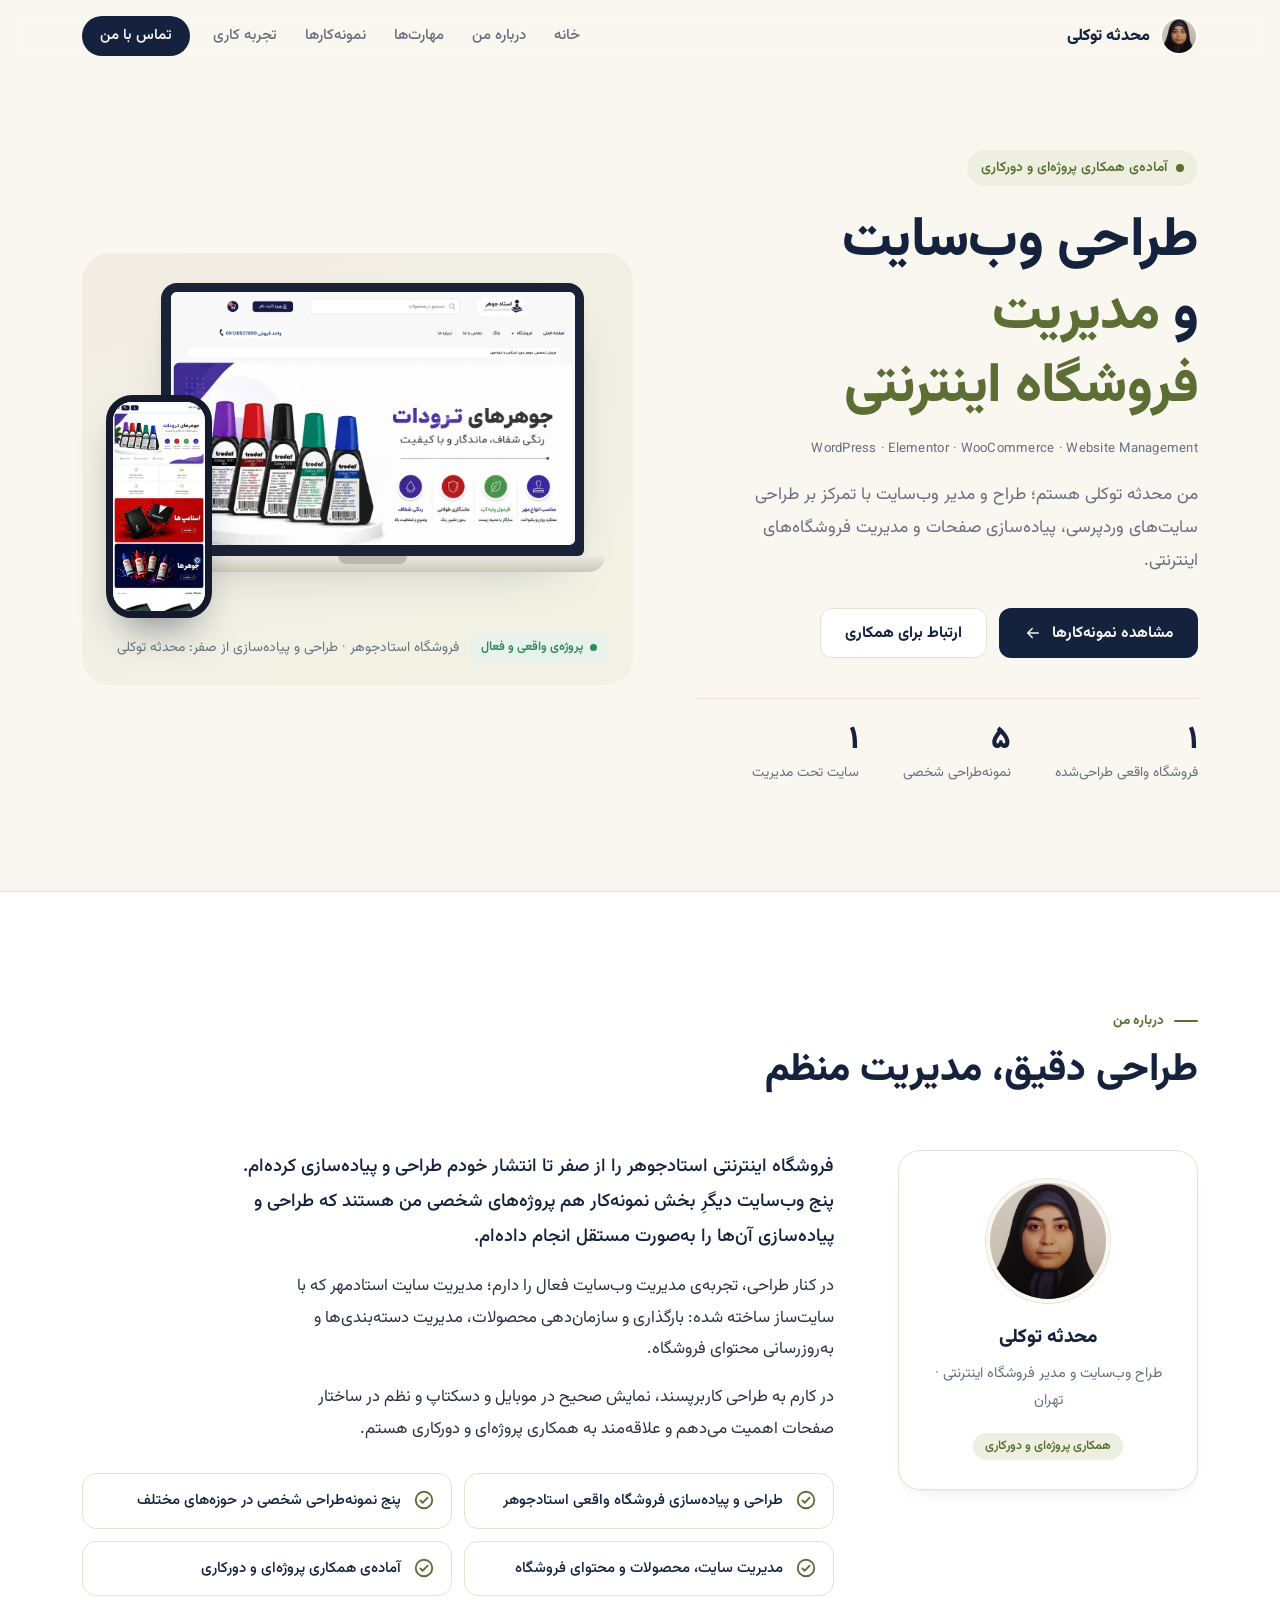
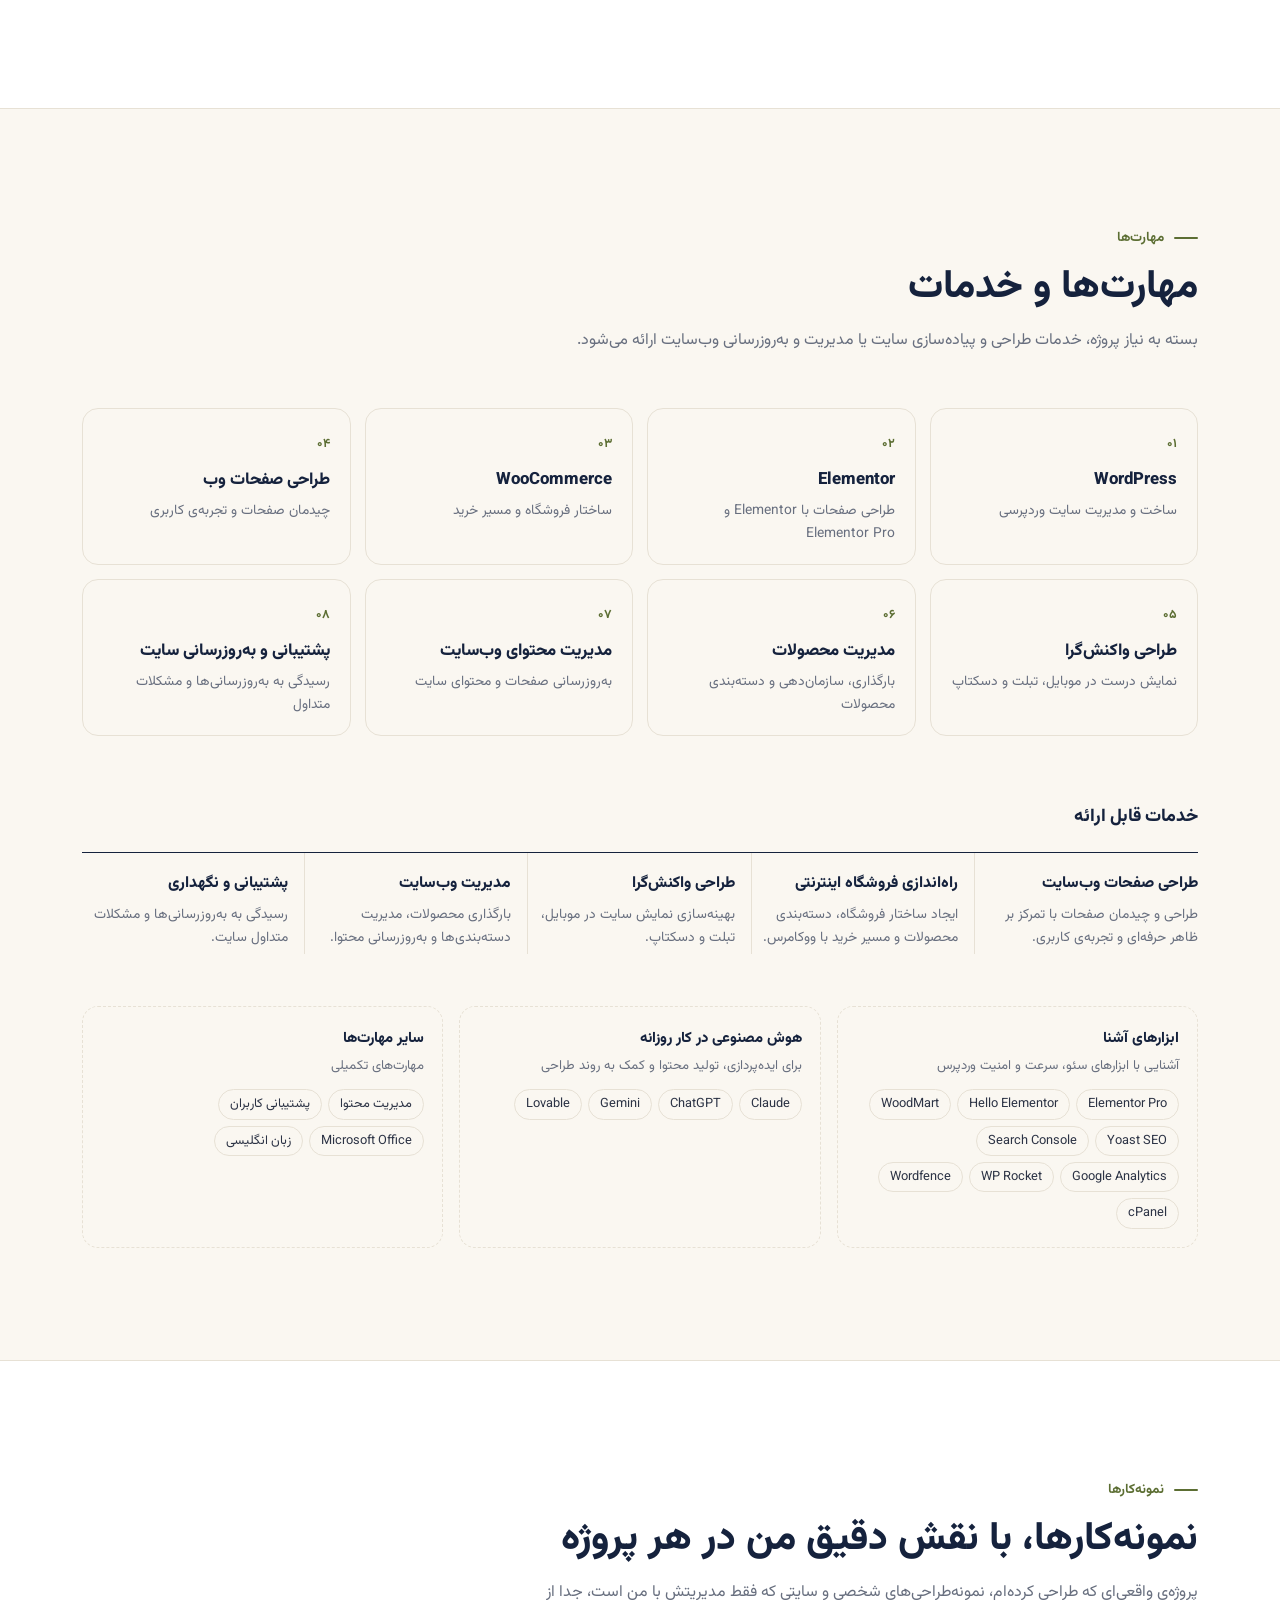
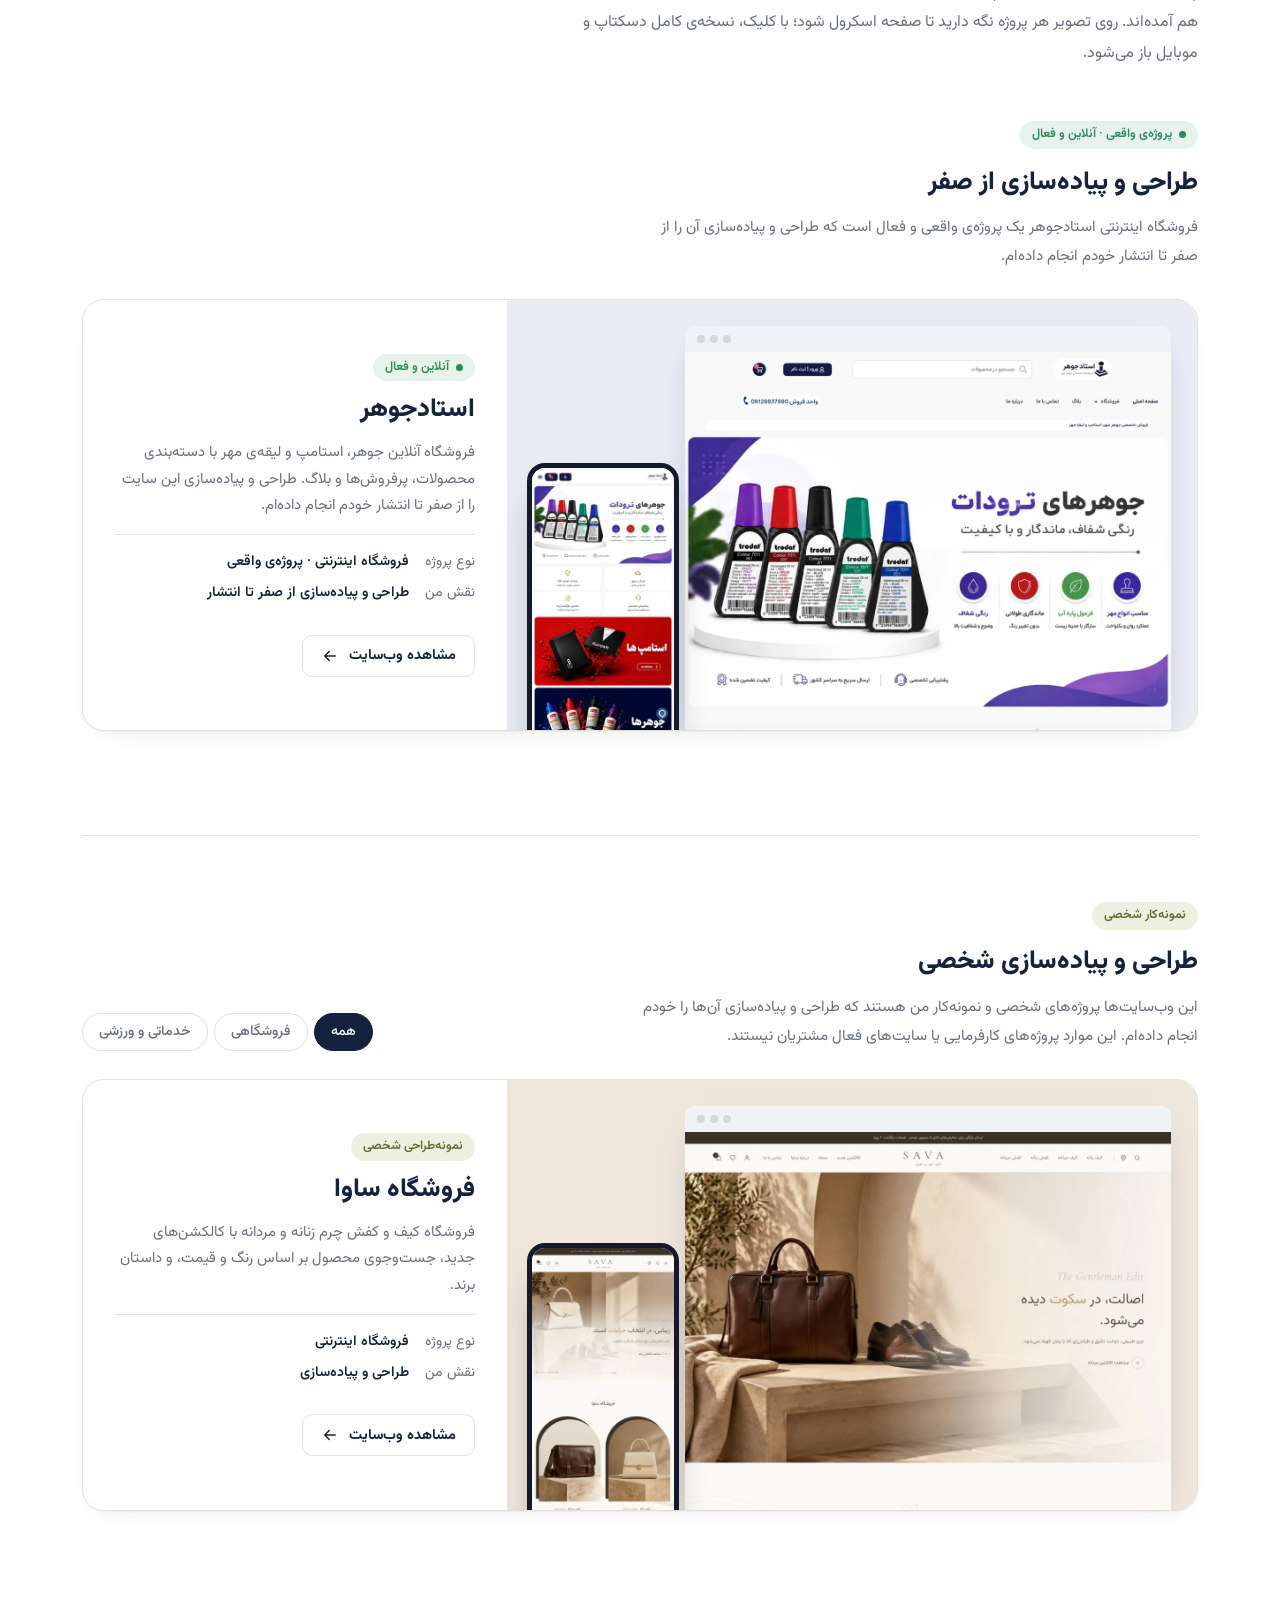
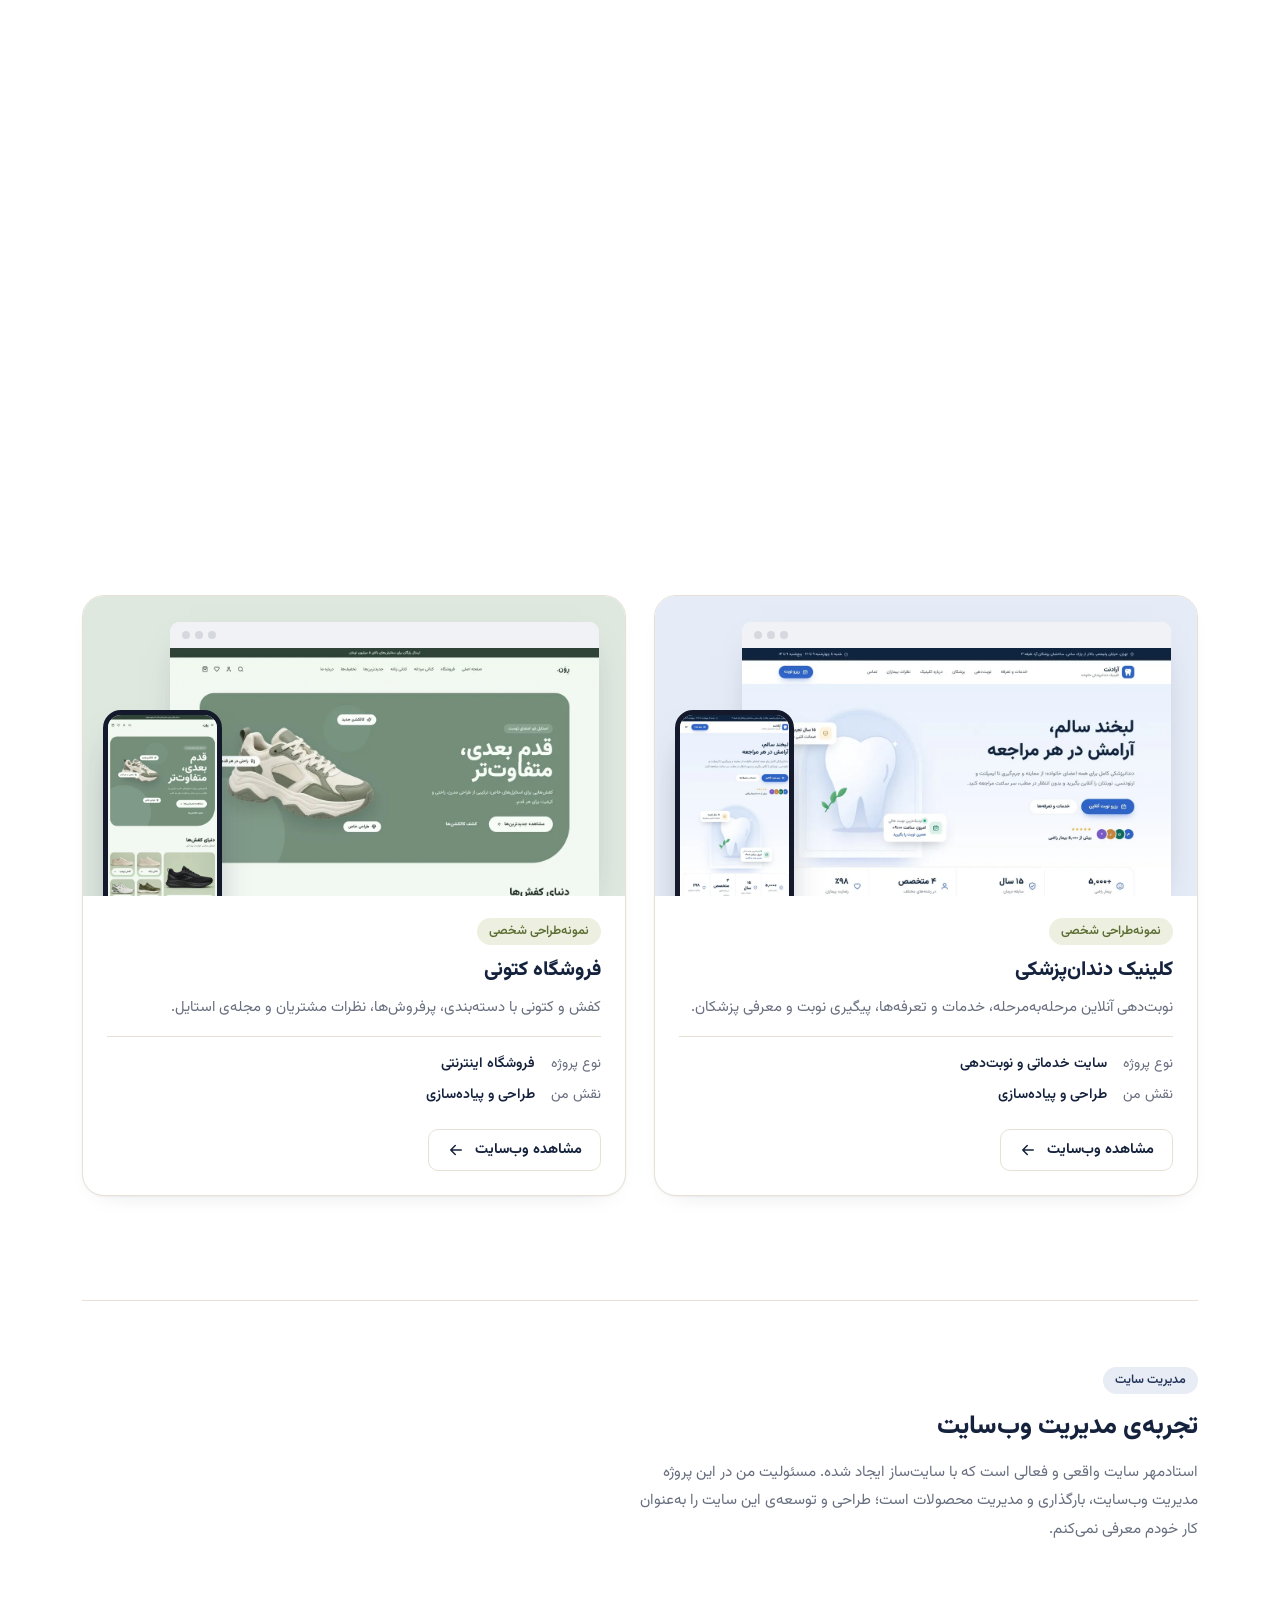
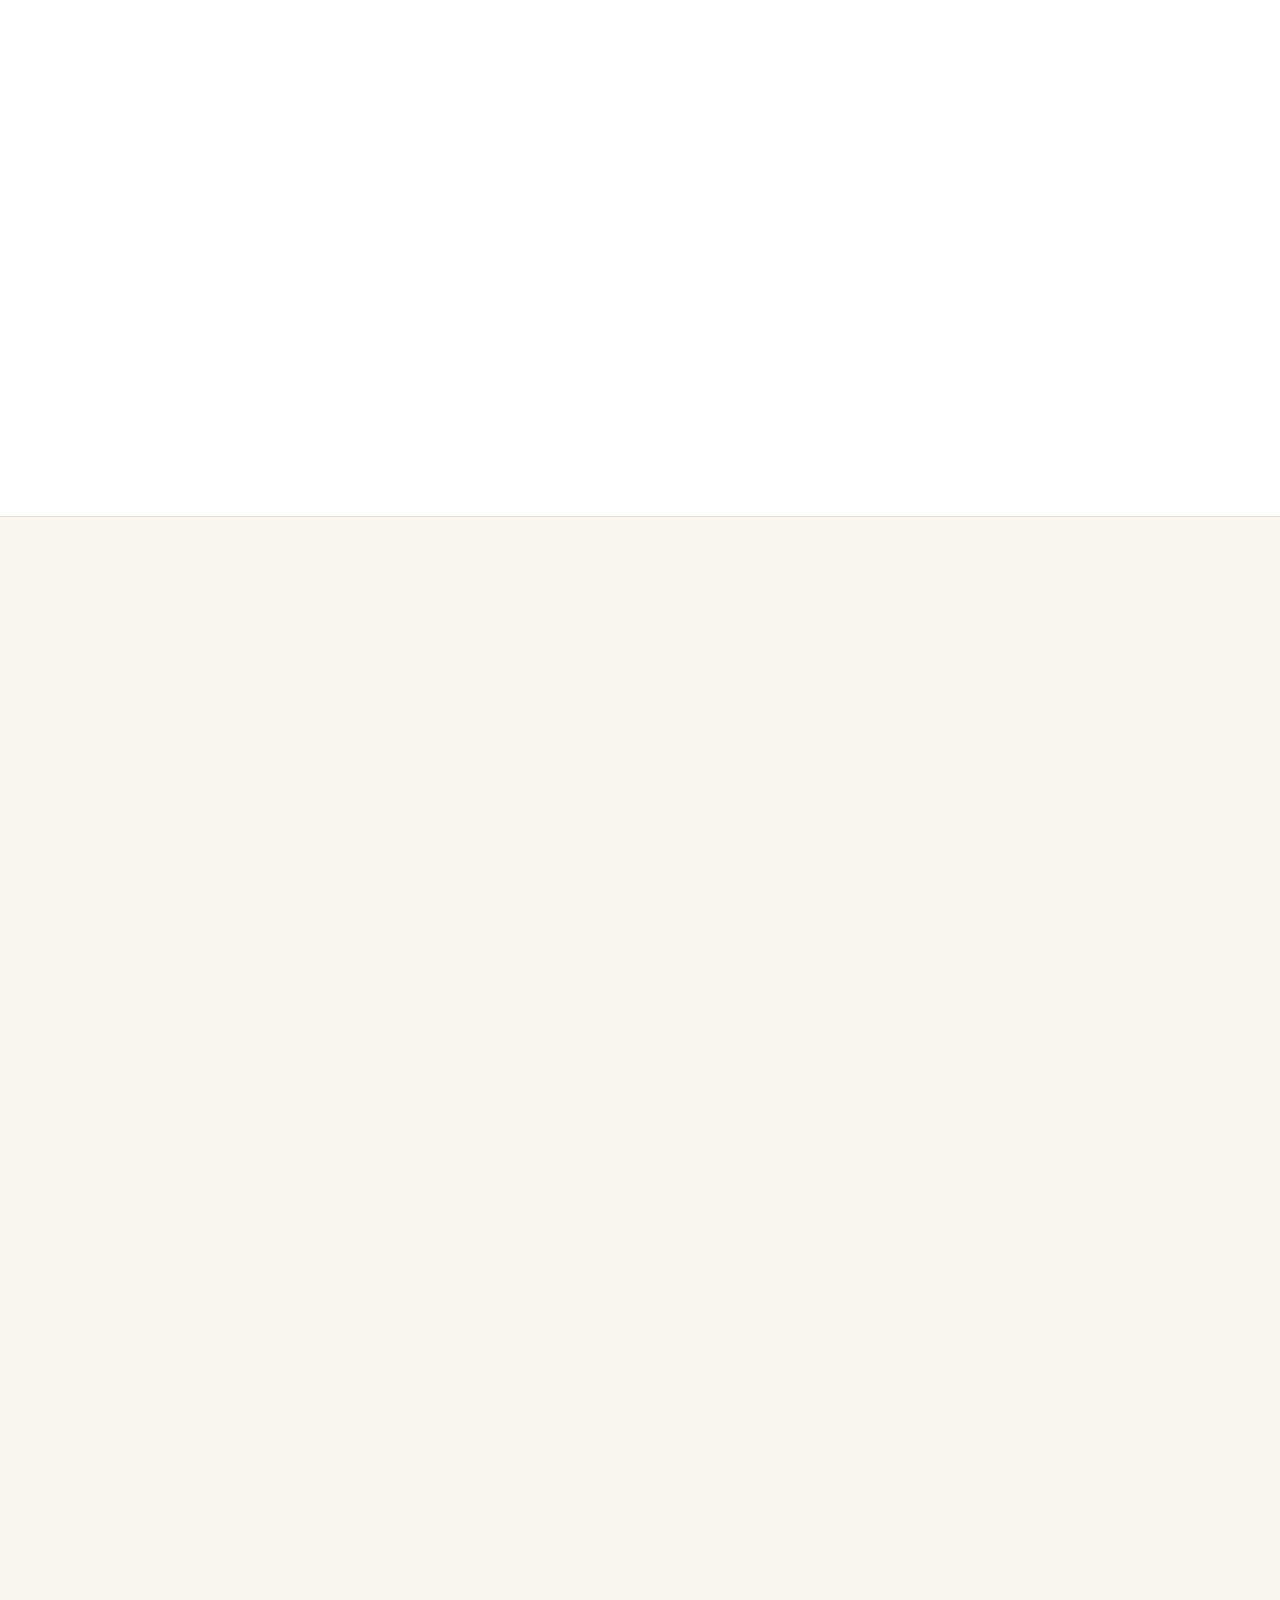
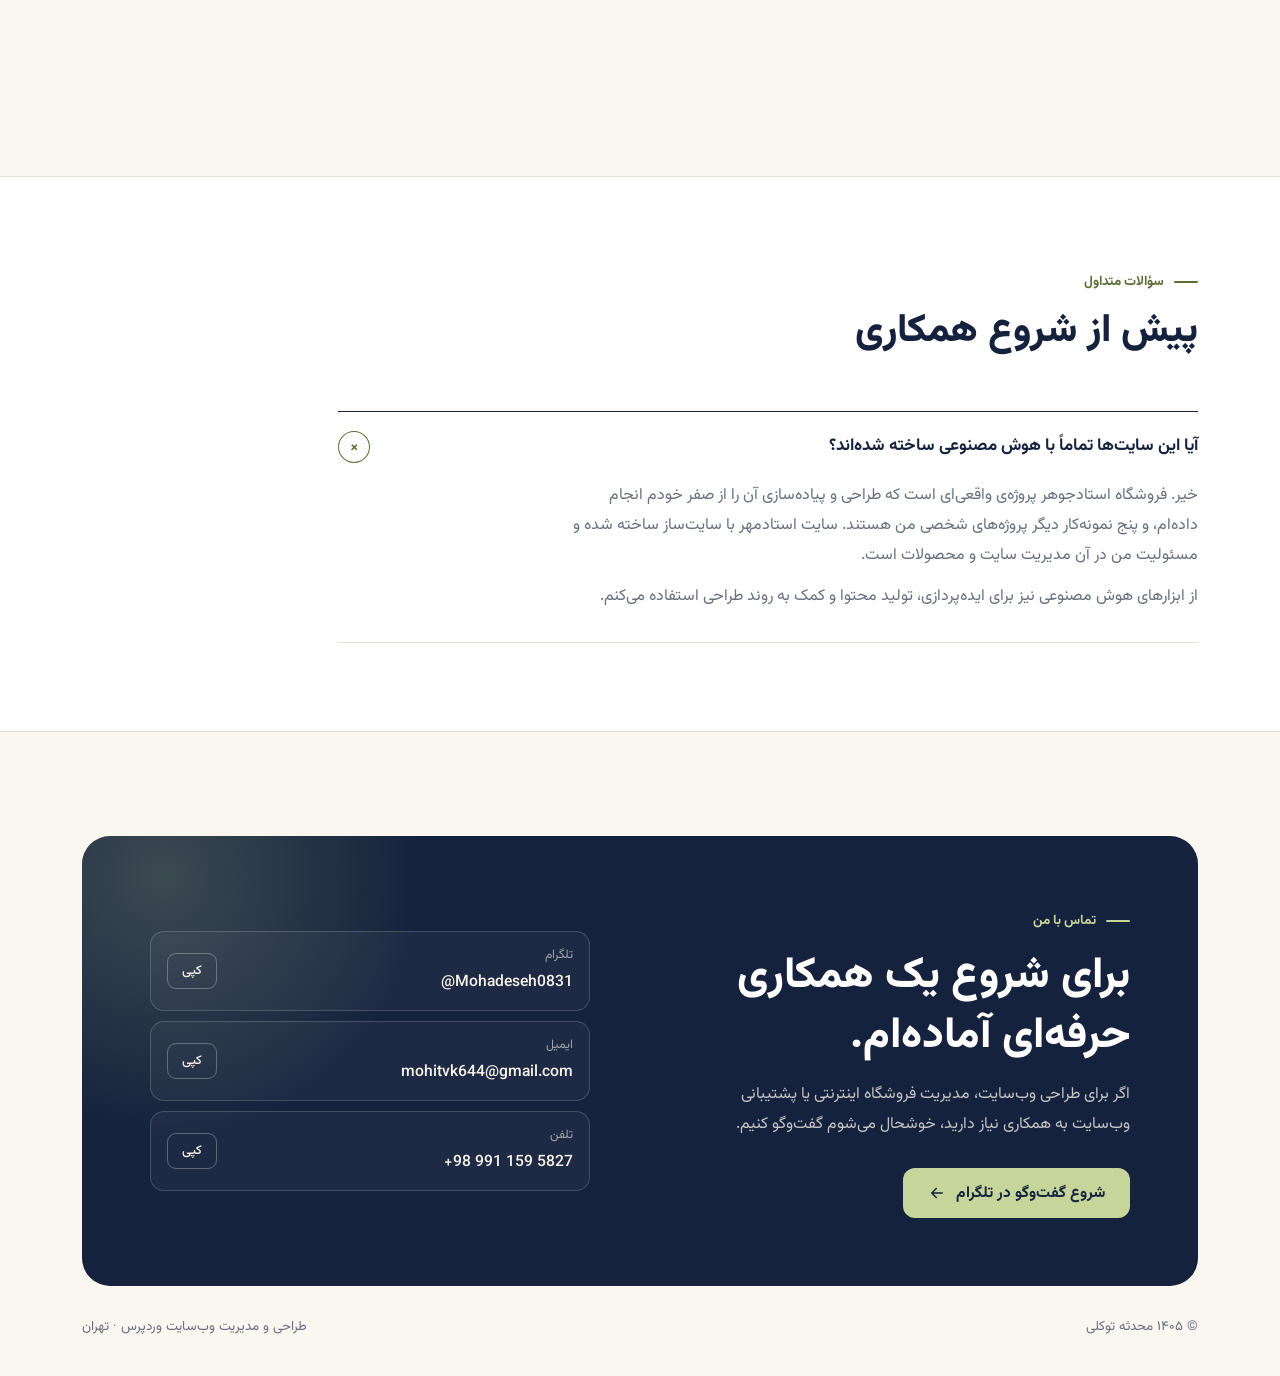
==== index.html @ 88928597 "Ostadjohar is a real project I designed from scratch; only Ostadmehr is site-builder management - Ne" ====
<!DOCTYPE html>
<html lang="fa" dir="rtl">
<head>
<meta charset="utf-8">
<meta name="viewport" content="width=device-width,initial-scale=1">
<title>محدثه توکلی | طراح وب‌سایت و مدیر فروشگاه اینترنتی</title>
<meta name="description" content="پورتفولیوی محدثه توکلی؛ طراحی و پیاده‌سازی وب‌سایت‌های وردپرسی و مدیریت فروشگاه اینترنتی. آماده‌ی همکاری پروژه‌ای و دورکاری.">
<meta property="og:title" content="محدثه توکلی | طراح وب‌سایت و مدیر فروشگاه اینترنتی">
<meta property="og:description" content="نمونه‌طراحی‌های شخصی و تجربه‌ی مدیریت وب‌سایت‌های فعال.">
<meta property="og:image" content="img/johar-desk.webp">
<meta name="theme-color" content="#FAF7F1">
<link rel="icon" href="img/me.webp">
<link rel="preconnect" href="https://fonts.googleapis.com">
<link rel="preconnect" href="https://fonts.gstatic.com" crossorigin>
<link rel="stylesheet" href="https://fonts.googleapis.com/css2?family=Vazirmatn:wght@300;400;500;600;700;800&display=swap">
<style>
/* Palette: warm cream paper, deep navy ink, olive accent used sparingly. */
:root{
  --bg:#FAF7F1;
  --bg-2:#F2EDE3;
  --surface:#FFFFFF;
  --navy:#15223D;
  --navy-2:#22335A;
  --text:#2C3345;
  --muted:#686F7F;
  --line:#E7E1D5;
  --olive:#5C6E33;
  --olive-soft:#EDF0E0;
  --on-navy:#F5F2EA;
  --olive-on-navy:#C6D59A;
  --live:#2F8A5B;
  --sh-1:0 1px 2px rgba(21,34,61,.04),0 10px 28px -20px rgba(21,34,61,.22);
  --sh-2:0 2px 6px rgba(21,34,61,.05),0 28px 50px -28px rgba(21,34,61,.34);
  --font:"Vazirmatn",Tahoma,"Segoe UI",sans-serif;
  --ease:cubic-bezier(.22,.61,.36,1);
  color-scheme:light;
}
*{box-sizing:border-box}
html{scroll-behavior:smooth;scroll-padding-top:84px}
body{margin:0;background:var(--bg);color:var(--text);font:400 16px/1.9 var(--font);-webkit-font-smoothing:antialiased;overflow-x:clip}
img{max-width:100%;display:block}
a{color:inherit}
h1,h2,h3,h4{color:var(--navy);font-weight:800}
.wrap{max-width:1180px;margin-inline:auto;padding-inline:clamp(18px,4vw,32px)}
:focus-visible{outline:2px solid var(--olive);outline-offset:3px;border-radius:8px}
.ltr{direction:ltr;unicode-bidi:isolate}
.skip{position:absolute;inset-inline-start:12px;top:-60px;background:var(--navy);color:var(--on-navy);padding:8px 14px;border-radius:8px;z-index:100;text-decoration:none}
.skip:focus{top:12px}

/* ---------- header ---------- */
.site-header{position:sticky;top:0;z-index:50;background:color-mix(in srgb,var(--bg) 88%,transparent);backdrop-filter:saturate(1.2) blur(12px);-webkit-backdrop-filter:saturate(1.2) blur(12px);border-bottom:1px solid transparent;transition:border-color .3s}
.site-header.scrolled{border-bottom-color:var(--line)}
.nav-inner{display:flex;align-items:center;justify-content:space-between;gap:20px;height:72px}
.brand{display:flex;align-items:center;gap:10px;text-decoration:none;font-weight:800;color:var(--navy);font-size:1.02rem}
.brand img{width:38px;height:38px;border-radius:50%;object-fit:cover;border:2px solid var(--surface);box-shadow:var(--sh-1)}
.nav{display:flex;align-items:center;gap:2px}
.nav a{padding:6px 13px;border-radius:999px;text-decoration:none;color:var(--muted);font-weight:500;font-size:.93rem;transition:color .25s,background-color .25s}
.nav a:hover{color:var(--navy);background:var(--bg-2)}
.nav a.nav-cta{margin-inline-start:8px;background:var(--navy);color:var(--on-navy);font-weight:600;padding-inline:18px}
.nav a.nav-cta:hover{background:var(--navy-2)}
.menu-btn{display:none;width:44px;height:44px;border:1px solid var(--line);border-radius:12px;background:var(--surface);cursor:pointer;align-items:center;justify-content:center;color:var(--navy)}
.menu-btn svg{width:20px;height:20px}
.menu-btn .x{display:none}
.menu-btn[aria-expanded="true"] .x{display:block}
.menu-btn[aria-expanded="true"] .bars{display:none}

/* ---------- buttons ---------- */
.btn{display:inline-flex;align-items:center;justify-content:center;gap:10px;min-height:50px;padding:0 24px;border-radius:12px;border:1.5px solid transparent;font:700 .97rem var(--font);text-decoration:none;cursor:pointer;transition:background-color .25s,color .25s,border-color .25s,box-shadow .25s,transform .25s var(--ease)}
.btn svg{width:18px;height:18px;flex:none;transition:transform .25s var(--ease)}
.btn:hover svg{transform:translateX(-3px)}
.btn-primary{background:var(--navy);color:var(--on-navy)}
.btn-primary:hover{background:var(--navy-2);box-shadow:0 12px 24px -14px rgba(21,34,61,.6)}
.btn-outline{background:var(--surface);border-color:var(--line);color:var(--navy)}
.btn-outline:hover{border-color:var(--olive);color:var(--olive)}
.btn-sm{min-height:42px;padding:0 18px;font-size:.9rem;border-radius:10px}

/* ---------- hero ---------- */
.hero{display:grid;grid-template-columns:1fr 1.1fr;gap:clamp(36px,5vw,72px);align-items:center;padding-block:clamp(36px,6vw,80px) clamp(56px,8vw,104px)}
.badge{display:inline-flex;align-items:center;gap:9px;padding:5px 14px;border-radius:999px;background:var(--olive-soft);color:var(--olive);font-size:.86rem;font-weight:600}
.badge i{position:relative;width:8px;height:8px;border-radius:50%;background:currentColor}
.badge i::after{content:"";position:absolute;inset:-4px;border-radius:50%;border:1.5px solid currentColor;opacity:0;animation:ping 2.6s var(--ease) infinite}
@keyframes ping{0%{transform:scale(.6);opacity:.7}80%,100%{transform:scale(1.5);opacity:0}}
.hero h1{font-size:clamp(2.1rem,4.4vw,3.45rem);line-height:1.32;margin:20px 0 12px;letter-spacing:-.01em;text-wrap:balance}
.hero h1 span{color:var(--olive)}
.stack{margin:0 0 18px;font-size:.82rem;color:var(--muted);letter-spacing:.02em;text-align:right}
.intro{font-size:1.08rem;color:var(--muted);margin:0 0 30px;max-width:46ch}
.btns{display:flex;flex-wrap:wrap;gap:12px}
.facts{display:flex;gap:clamp(24px,4vw,44px);margin-top:40px;padding-top:24px;border-top:1px solid var(--line)}
.facts b{display:block;font-size:2rem;line-height:1.1;color:var(--navy);font-weight:800}
.facts span{font-size:.86rem;color:var(--muted)}

.showcase{position:relative;margin:0;padding:clamp(18px,3vw,30px) clamp(14px,2.4vw,24px) clamp(16px,2.4vw,24px)}
.devices{position:relative;z-index:1;padding:0 5% 9% 11%}
.showcase::before{content:"";position:absolute;inset:0;background:linear-gradient(160deg,var(--bg-2),color-mix(in srgb,var(--olive-soft) 70%,var(--bg)));border-radius:28px;z-index:0}
.laptop{position:relative;z-index:1}
.laptop .lid{background:#1A2238;border-radius:16px 16px 6px 6px;padding:2.2% 2.2% 2.8%;box-shadow:var(--sh-2)}
.laptop .scr{aspect-ratio:16/10;border-radius:6px;overflow:hidden;background:#fff}
.laptop .scr img{width:100%;height:100%;object-fit:cover;object-position:top;transition:object-position 9s cubic-bezier(.45,.05,.35,1)}
.showcase:hover .laptop .scr img{object-position:bottom}
.laptop .base{position:relative;height:clamp(10px,1.5vw,16px);margin-inline:-5%;background:linear-gradient(180deg,#ECE8E0,#CDC7BB);border-radius:0 0 18px 18px;box-shadow:0 16px 24px -18px rgba(21,34,61,.5)}
.laptop .base::after{content:"";position:absolute;top:0;left:50%;transform:translateX(-50%);width:15%;height:45%;background:#BEB8AC;border-radius:0 0 8px 8px}
.device-phone{position:absolute;z-index:2;left:0;bottom:0;width:21%;aspect-ratio:9/19;border:clamp(4px,.55vw,7px) solid #141A2B;border-radius:clamp(16px,2.2vw,26px);overflow:hidden;background:#fff;box-shadow:0 24px 40px -18px rgba(21,34,61,.55)}
.device-phone img{width:100%;transition:transform 9s cubic-bezier(.45,.05,.35,1)}
.hero .device-phone{animation:float 7s ease-in-out infinite}
@keyframes float{50%{translate:0 -7px}}
.showcase figcaption{position:relative;z-index:1;margin-top:clamp(10px,1.6vw,16px);display:flex;align-items:center;gap:10px;font-size:.86rem;color:var(--muted);flex-wrap:wrap}

/* ---------- sections ---------- */
.section{padding-block:clamp(64px,9vw,112px)}
.band{background:var(--surface);border-block:1px solid var(--line)}
.sec-head{max-width:660px;margin-bottom:clamp(32px,4vw,52px)}
.eyebrow{display:inline-flex;align-items:center;gap:10px;font-size:.84rem;font-weight:700;color:var(--olive)}
.eyebrow::before{content:"";width:24px;height:2px;border-radius:2px;background:currentColor}
.sec-head h2{font-size:clamp(1.75rem,3.2vw,2.45rem);line-height:1.4;margin:10px 0 10px;text-wrap:balance}
.sec-head p{margin:0;color:var(--muted)}
.tag{display:inline-flex;align-items:center;gap:7px;width:fit-content;padding:2px 12px;border-radius:999px;font-size:.78rem;font-weight:600;background:var(--olive-soft);color:var(--olive)}
.tag.real{background:#E7F2EC;color:var(--live)}
.tag.manage-tag{background:#E8ECF4;color:var(--navy-2)}
.tag.real::before{content:"";width:7px;height:7px;border-radius:50%;background:currentColor}

/* ---------- about ---------- */
.about{display:grid;grid-template-columns:300px 1fr;gap:clamp(32px,5vw,64px);align-items:start}
.profile{background:var(--surface);border:1px solid var(--line);border-radius:22px;padding:28px;text-align:center;box-shadow:var(--sh-1)}
.profile img{width:124px;height:124px;border-radius:50%;object-fit:cover;margin:0 auto 16px;border:4px solid var(--bg);box-shadow:0 0 0 1px var(--line)}
.profile h3{margin:0;font-size:1.2rem}
.profile p{margin:4px 0 16px;color:var(--muted);font-size:.9rem}
.profile .tag{margin-inline:auto}
.about-text p{margin:0 0 16px;font-size:1.04rem;max-width:62ch}
.about-text p:first-child{font-size:1.15rem;color:var(--navy);font-weight:500}
.highlights{list-style:none;margin:28px 0 0;padding:0;display:grid;grid-template-columns:1fr 1fr;gap:12px}
.highlights li{display:flex;gap:12px;align-items:flex-start;background:var(--surface);border:1px solid var(--line);border-radius:14px;padding:14px 16px;font-size:.93rem;font-weight:500;color:var(--navy);line-height:1.7}
.highlights svg{flex:none;width:22px;height:22px;color:var(--olive);margin-top:1px}

/* ---------- skills ---------- */
.skills{display:grid;grid-template-columns:repeat(4,1fr);gap:14px}
.skill{background:var(--bg);border:1px solid var(--line);border-radius:16px;padding:20px 20px 18px;transition:border-color .3s,transform .3s var(--ease),background-color .3s}
.skill:hover{border-color:color-mix(in srgb,var(--olive) 45%,var(--line));transform:translateY(-3px);background:var(--surface)}
.skill .n{font-size:.78rem;font-weight:700;color:var(--olive)}
.skill h3{margin:6px 0 2px;font-size:1.05rem}
.skill p{margin:0;font-size:.86rem;color:var(--muted);line-height:1.7}
.sub-title{margin:clamp(44px,6vw,64px) 0 18px;font-size:1.12rem}
.services{list-style:none;margin:0;padding:0;display:grid;grid-template-columns:repeat(5,1fr);border-top:1.5px solid var(--navy)}
.services li{padding:16px 16px 4px 0;border-inline-start:1px solid var(--line);min-width:0}
.services li:first-child{border-inline-start:none;padding-inline-start:0}
.services h4{margin:0 0 4px;font-size:.98rem}
.services p{margin:0;font-size:.86rem;color:var(--muted);line-height:1.7}
.tools{display:grid;grid-template-columns:repeat(3,1fr);gap:16px;margin-top:clamp(36px,5vw,52px)}
.tool-group{border:1px dashed var(--line);border-radius:16px;padding:18px}
.tool-group h4{margin:0 0 4px;font-size:.92rem}
.tool-group p{margin:0 0 12px;font-size:.82rem;color:var(--muted);line-height:1.6}
.chips{display:flex;flex-wrap:wrap;gap:6px}
.chip{display:inline-flex;font-size:.8rem;padding:2px 11px;border-radius:999px;background:var(--bg);border:1px solid var(--line);color:var(--text);white-space:nowrap}

/* ---------- portfolio ---------- */
.group + .group{margin-top:clamp(72px,9vw,104px);padding-top:clamp(48px,6vw,64px);border-top:1px solid var(--line)}
.group-head{display:flex;justify-content:space-between;align-items:flex-end;gap:16px 32px;flex-wrap:wrap;margin-bottom:28px}
.group-head h3{margin:8px 0 6px;font-size:clamp(1.3rem,2.4vw,1.6rem)}
.group-head p{margin:0;color:var(--muted);max-width:62ch;font-size:.95rem}
.filters{display:flex;gap:6px;flex-wrap:wrap}
.filters button{font:500 .88rem var(--font);border:1px solid var(--line);background:var(--surface);color:var(--muted);padding:6px 16px;border-radius:999px;cursor:pointer;min-height:38px;transition:background-color .25s,color .25s,border-color .25s}
.filters button:hover{border-color:var(--navy);color:var(--navy)}
.filters button[aria-pressed="true"]{background:var(--navy);border-color:var(--navy);color:var(--on-navy)}
.cards{display:grid;grid-template-columns:repeat(2,1fr);gap:28px}
.card{display:flex;flex-direction:column;background:var(--surface);border:1px solid var(--line);border-radius:22px;overflow:hidden;box-shadow:var(--sh-1);transition:transform .4s var(--ease),box-shadow .4s var(--ease),border-color .4s}
.card:hover{transform:translateY(-4px);box-shadow:var(--sh-2)}
.card[hidden]{display:none}
.media{position:relative;height:300px;padding:26px 26px 0 16%;background:var(--st,#ECEEF2);overflow:hidden}
.media .browser{height:100%;background:#fff;border-radius:10px 10px 0 0;overflow:hidden;box-shadow:0 14px 34px -20px rgba(21,34,61,.5)}
.bar{display:flex;gap:5px;align-items:center;height:26px;padding-inline:12px;background:#F1F2F5;direction:ltr}
.bar i{width:8px;height:8px;border-radius:50%;background:#D5D8DF}
.media .shot{width:100%;height:calc(100% - 26px);object-fit:cover;object-position:top;transition:object-position 8s cubic-bezier(.45,.05,.35,1)}
.card:hover .media .shot,.card:focus-within .media .shot{object-position:bottom}
.media .device-phone{left:20px;bottom:auto;top:38%;width:22%;border-width:5px;border-radius:18px}
.media .open{all:unset;position:absolute;inset:0;cursor:zoom-in;z-index:3}
.media .open:focus-visible{outline:2px solid var(--olive);outline-offset:-4px;border-radius:22px}
.card-body{display:flex;flex-direction:column;gap:10px;padding:22px 24px 24px;flex:1}
.card h4{margin:0;font-size:1.25rem;line-height:1.5}
.card p{margin:0;color:var(--muted);font-size:.93rem;line-height:1.8}
.meta{display:grid;grid-template-columns:auto 1fr;gap:4px 16px;margin:4px 0 0;padding-top:14px;border-top:1px solid var(--line);font-size:.88rem}
.meta dt{color:var(--muted)}
.meta dd{margin:0;color:var(--navy);font-weight:600}
.card-foot{margin-top:auto;padding-top:10px;display:flex;gap:10px;flex-wrap:wrap}
.card.featured{grid-column:1/-1;flex-direction:row}
.card.featured .media{flex:1.35;height:430px}
.card.featured .card-body{flex:1;justify-content:center;padding:32px}
.card.featured .card-foot{margin-top:8px}
.card.featured h4{font-size:1.6rem}
.manage .card{background:color-mix(in srgb,var(--surface) 70%,var(--bg))}
.note{display:flex;gap:10px;align-items:flex-start;margin-top:22px;padding:14px 18px;border-radius:14px;background:var(--surface);border:1px solid var(--line);font-size:.88rem;color:var(--muted)}
.note svg{flex:none;width:20px;height:20px;color:var(--olive);margin-top:3px}

/* ---------- experience ---------- */
.timeline{display:grid;gap:18px}
.exp{display:grid;grid-template-columns:200px 1fr;gap:clamp(18px,3vw,36px);background:var(--surface);border:1px solid var(--line);border-radius:22px;padding:clamp(22px,3vw,32px)}
.when{color:var(--olive);font-weight:700;font-size:.92rem}
.where{display:block;color:var(--muted);font-size:.86rem;font-weight:400;margin-top:2px}
.exp h3{margin:0 0 4px;font-size:1.2rem}
.exp > div > p{margin:0;color:var(--muted);font-size:.93rem}
.split{display:grid;grid-template-columns:1fr 1fr;gap:14px;margin-top:16px}
.sub{background:var(--bg);border-radius:16px;padding:18px 20px}
.sub h4{margin:6px 0 8px;font-size:1rem}
ul.dots{margin:0;padding-inline-start:18px;display:flex;flex-direction:column;gap:4px;font-size:.92rem}
ul.dots li::marker{color:var(--olive)}
.exp.edu{align-items:center}
.exp.edu h3{margin:0}

/* ---------- faq ---------- */
.faq{max-width:860px;border-top:1.5px solid var(--navy)}
.faq details{border-bottom:1px solid var(--line)}
.faq summary{cursor:pointer;list-style:none;display:flex;justify-content:space-between;align-items:center;gap:16px;padding-block:18px;font-weight:700;font-size:1.06rem;color:var(--navy)}
.faq summary::-webkit-details-marker{display:none}
.faq summary::after{content:"+";flex:none;width:30px;height:30px;border-radius:50%;border:1.5px solid var(--olive);color:var(--olive);display:grid;place-items:center;font-weight:500;line-height:1;transition:transform .25s var(--ease)}
.faq details[open] summary::after{transform:rotate(45deg)}
.faq .a{padding:0 0 20px;color:var(--muted);max-width:70ch}
.faq .a p{margin:0 0 10px}

/* ---------- contact ---------- */
.contact{position:relative;overflow:hidden;background:var(--navy);color:var(--on-navy);border-radius:28px;padding:clamp(30px,6vw,68px);display:grid;grid-template-columns:1.1fr 1fr;gap:clamp(28px,5vw,56px);align-items:center}
.contact::before{content:"";position:absolute;width:520px;height:520px;left:-180px;top:-220px;border-radius:50%;background:radial-gradient(closest-side,color-mix(in srgb,var(--olive-on-navy) 22%,transparent),transparent);pointer-events:none}
.contact > *{position:relative}
.contact .eyebrow{color:var(--olive-on-navy)}
.contact h2{color:#fff;font-size:clamp(1.8rem,3.6vw,2.7rem);line-height:1.4;margin:12px 0 12px;text-wrap:balance}
.contact p{margin:0 0 28px;opacity:.78;max-width:46ch}
.btn-light{background:var(--olive-on-navy);color:var(--navy)}
.btn-light:hover{background:#D6E2B0;box-shadow:0 14px 28px -16px rgba(0,0,0,.6)}
.ways{display:flex;flex-direction:column;gap:10px}
.way{display:flex;justify-content:space-between;align-items:center;gap:12px;border:1px solid color-mix(in srgb,var(--on-navy) 18%,transparent);background:color-mix(in srgb,var(--on-navy) 4%,transparent);border-radius:14px;padding:12px 16px;transition:border-color .25s}
.way:hover{border-color:color-mix(in srgb,var(--on-navy) 40%,transparent)}
.way small{display:block;opacity:.6;font-size:.78rem}
.way .v{font-size:.98rem;direction:ltr;unicode-bidi:isolate;text-decoration:none;font-weight:500}
.way a.v:hover{text-decoration:underline}
.copy{font:500 .8rem var(--font);background:transparent;color:var(--on-navy);border:1px solid color-mix(in srgb,var(--on-navy) 30%,transparent);border-radius:9px;padding:6px 14px;cursor:pointer;white-space:nowrap;min-height:36px;transition:background-color .25s,border-color .25s}
.copy:hover{border-color:var(--on-navy);background:color-mix(in srgb,var(--on-navy) 8%,transparent)}
footer{display:flex;justify-content:space-between;gap:12px;flex-wrap:wrap;padding-block:28px 36px;color:var(--muted);font-size:.84rem}

/* ---------- lightbox ---------- */
dialog{border:none;padding:0;background:transparent;width:100%;max-width:min(1120px,94vw);color:var(--text)}
dialog::backdrop{background:rgba(12,18,32,.72);backdrop-filter:blur(4px)}
.lb{background:var(--surface);border-radius:20px;padding:20px;display:grid;grid-template-columns:1fr 260px;gap:24px;max-height:90vh}
.lb-screen{height:min(68vh,620px);overflow-y:auto;border-radius:12px;border:1px solid var(--line);background:#fff}
.lb-side{display:flex;flex-direction:column;gap:14px;min-width:0;overflow-y:auto}
.lb-side h3{margin:0;font-size:1.4rem;line-height:1.5}
.lb-side p{margin:4px 0 0;color:var(--muted);font-size:.9rem;line-height:1.8}
.lb-side dl{margin:0;display:grid;grid-template-columns:auto 1fr;gap:4px 12px;font-size:.86rem}
.lb-side dt{color:var(--muted)}
.lb-side dd{margin:0;color:var(--navy);font-weight:600}
.lb-phone{width:150px;height:300px;flex:none;align-self:center;border:6px solid #141A2B;border-radius:24px;overflow-y:auto;background:#fff}
.lb-close{align-self:flex-end;font:500 .88rem var(--font);border:1px solid var(--line);background:transparent;color:var(--navy);border-radius:10px;padding:6px 14px;cursor:pointer;min-height:38px}
.lb-close:hover{border-color:var(--navy)}

/* ---------- reveal on scroll ---------- */
.js .reveal{opacity:0;translate:0 18px;transition:opacity .8s var(--ease),translate .8s var(--ease)}
.js .reveal.in{opacity:1;translate:none}
.js .card.reveal{transition:opacity .8s var(--ease),translate .8s var(--ease),transform .4s var(--ease),box-shadow .4s var(--ease),border-color .4s}

/* ---------- responsive ---------- */
@media (max-width:1000px){
  .skills{grid-template-columns:repeat(2,1fr)}
  .services{grid-template-columns:1fr 1fr}
  .services li{border-inline-start:none;border-top:1px solid var(--line);padding:14px 0}
  .services li:first-child{border-top:none}
  .services li:nth-child(even){padding-inline-start:16px;border-inline-start:1px solid var(--line)}
  .services li:nth-child(2){border-top:none}
  .tools{grid-template-columns:1fr 1fr}
}
@media (max-width:900px){
  .menu-btn{display:inline-flex}
  .nav{position:absolute;top:calc(100% + 6px);inset-inline:clamp(12px,4vw,24px);flex-direction:column;align-items:stretch;gap:2px;background:var(--surface);border:1px solid var(--line);border-radius:18px;padding:10px;box-shadow:var(--sh-2);opacity:0;visibility:hidden;transform:translateY(-8px);transition:opacity .25s,transform .25s var(--ease),visibility .25s}
  .nav.open{opacity:1;visibility:visible;transform:none}
  .nav a{padding:12px 16px;font-size:1rem;border-radius:12px}
  .nav a.nav-cta{margin:6px 0 0;text-align:center}
  .hero{grid-template-columns:1fr}
  .about{grid-template-columns:1fr}
  .profile{display:grid;grid-template-columns:auto 1fr;gap:4px 18px;text-align:start;align-items:center;padding:20px}
  .profile img{width:84px;height:84px;margin:0;grid-row:span 3}
  .profile p{margin:0}
  .profile .tag{margin:4px 0 0}
  .card.featured{flex-direction:column}
  .card.featured .media{height:340px;flex:none}
  .card.featured .card-body{padding:22px 24px 24px}
  .exp{grid-template-columns:1fr;gap:10px}
  .contact{grid-template-columns:1fr}
  .lb{grid-template-columns:1fr;overflow-y:auto}
  .lb-phone{display:none}
}
@media (max-width:640px){
  .cards{grid-template-columns:1fr}
  .highlights{grid-template-columns:1fr}
  .split{grid-template-columns:1fr}
  .tools{grid-template-columns:1fr}
  .services{grid-template-columns:1fr}
  .services li,.services li:nth-child(even){padding:14px 0;border-inline-start:none;border-top:1px solid var(--line)}
  .services li:first-child{border-top:none}
  .media,.card.featured .media{height:250px;padding:20px 20px 0 18%}
  .media .device-phone{left:12px;width:24%}
  .btns .btn{flex:1 1 auto}
  .facts{gap:28px}
  .card.featured h4{font-size:1.3rem}
  .group-head{align-items:flex-start}
}
@media (prefers-reduced-motion:reduce){
  html{scroll-behavior:auto}
  *,*::before,*::after{animation:none!important;transition-duration:.01ms!important}
  .js .reveal{opacity:1;translate:none}
}
</style>
<script>document.documentElement.classList.add('js')</script>
</head>
<body>
<a class="skip" href="#main">رفتن به محتوای اصلی</a>

<header class="site-header" id="siteHeader">
  <div class="wrap nav-inner">
    <a class="brand" href="#home"><img src="img/me.webp" alt="" width="38" height="38">محدثه توکلی</a>
    <button class="menu-btn" id="menuBtn" type="button" aria-expanded="false" aria-controls="siteNav" aria-label="باز کردن منو">
      <svg class="bars" viewBox="0 0 24 24" fill="none" stroke="currentColor" stroke-width="2" stroke-linecap="round"><path d="M4 7h16M4 12h16M4 17h16"/></svg>
      <svg class="x" viewBox="0 0 24 24" fill="none" stroke="currentColor" stroke-width="2" stroke-linecap="round"><path d="M6 6l12 12M18 6L6 18"/></svg>
    </button>
    <nav class="nav" id="siteNav" aria-label="منوی اصلی">
      <a href="#home">خانه</a>
      <a href="#about">درباره من</a>
      <a href="#skills">مهارت‌ها</a>
      <a href="#work">نمونه‌کارها</a>
      <a href="#experience">تجربه کاری</a>
      <a href="#contact" class="nav-cta">تماس با من</a>
    </nav>
  </div>
</header>

<main id="main">
  <!-- ===== hero ===== -->
  <section class="wrap hero" id="home">
    <div class="reveal">
      <span class="badge"><i></i>آماده‌ی همکاری پروژه‌ای و دورکاری</span>
      <h1>طراحی وب‌سایت و <span>مدیریت فروشگاه اینترنتی</span></h1>
      <p class="stack ltr">WordPress · Elementor · WooCommerce · Website Management</p>
      <p class="intro">من محدثه توکلی هستم؛ طراح و مدیر وب‌سایت با تمرکز بر طراحی سایت‌های وردپرسی، پیاده‌سازی صفحات و مدیریت فروشگاه‌های اینترنتی.</p>
      <div class="btns">
        <a class="btn btn-primary" href="#work">مشاهده نمونه‌کارها
          <svg viewBox="0 0 24 24" fill="none" stroke="currentColor" stroke-width="2" stroke-linecap="round" stroke-linejoin="round" aria-hidden="true"><path d="M19 12H5M11 6l-6 6 6 6"/></svg></a>
        <a class="btn btn-outline" href="#contact">ارتباط برای همکاری</a>
      </div>
      <div class="facts">
        <div><b>۱</b><span>فروشگاه واقعی طراحی‌شده</span></div>
        <div><b>۵</b><span>نمونه‌طراحی شخصی</span></div>
        <div><b>۱</b><span>سایت تحت مدیریت</span></div>
      </div>
    </div>

    <figure class="showcase reveal">
      <div class="devices">
      <div class="laptop">
        <div class="lid"><div class="scr"><img src="img/johar-desk.webp" alt="صفحه‌ی اصلی فروشگاه استادجوهر در نمای دسکتاپ" width="1100" height="3285" fetchpriority="high"></div></div>
        <div class="base"></div>
      </div>
      <div class="device-phone" id="heroPhone"><img src="img/johar-mob.webp" alt="نسخه‌ی موبایل فروشگاه استادجوهر"></div>
      </div>
      <figcaption><span class="tag real">پروژه‌ی واقعی و فعال</span>فروشگاه استادجوهر · طراحی و پیاده‌سازی از صفر: محدثه توکلی</figcaption>
    </figure>
  </section>

  <!-- ===== about ===== -->
  <section class="section band" id="about">
    <div class="wrap">
      <div class="sec-head reveal">
        <span class="eyebrow">درباره من</span>
        <h2>طراحی دقیق، مدیریت منظم</h2>
      </div>
      <div class="about">
        <aside class="profile reveal">
          <img src="img/me.webp" alt="محدثه توکلی" width="124" height="124" loading="lazy">
          <h3>محدثه توکلی</h3>
          <p>طراح وب‌سایت و مدیر فروشگاه اینترنتی · تهران</p>
          <span class="tag">همکاری پروژه‌ای و دورکاری</span>
        </aside>
        <div class="about-text reveal">
          <p>فروشگاه اینترنتی استادجوهر را از صفر تا انتشار خودم طراحی و پیاده‌سازی کرده‌ام. پنج وب‌سایت دیگرِ بخش نمونه‌کار هم پروژه‌های شخصی من هستند که طراحی و پیاده‌سازی آن‌ها را به‌صورت مستقل انجام داده‌ام.</p>
          <p>در کنار طراحی، تجربه‌ی مدیریت وب‌سایت فعال را دارم؛ مدیریت سایت استادمهر که با سایت‌ساز ساخته شده: بارگذاری و سازمان‌دهی محصولات، مدیریت دسته‌بندی‌ها و به‌روزرسانی محتوای فروشگاه.</p>
          <p>در کارم به طراحی کاربرپسند، نمایش صحیح در موبایل و دسکتاپ و نظم در ساختار صفحات اهمیت می‌دهم و علاقه‌مند به همکاری پروژه‌ای و دورکاری هستم.</p>
          <ul class="highlights">
            <li><svg viewBox="0 0 24 24" fill="none" stroke="currentColor" stroke-width="2" stroke-linecap="round" stroke-linejoin="round" aria-hidden="true"><circle cx="12" cy="12" r="9"/><path d="M8 12.5l2.5 2.5L16 9.5"/></svg>طراحی و پیاده‌سازی فروشگاه واقعی استادجوهر</li>
            <li><svg viewBox="0 0 24 24" fill="none" stroke="currentColor" stroke-width="2" stroke-linecap="round" stroke-linejoin="round" aria-hidden="true"><circle cx="12" cy="12" r="9"/><path d="M8 12.5l2.5 2.5L16 9.5"/></svg>پنج نمونه‌طراحی شخصی در حوزه‌های مختلف</li>
            <li><svg viewBox="0 0 24 24" fill="none" stroke="currentColor" stroke-width="2" stroke-linecap="round" stroke-linejoin="round" aria-hidden="true"><circle cx="12" cy="12" r="9"/><path d="M8 12.5l2.5 2.5L16 9.5"/></svg>مدیریت سایت، محصولات و محتوای فروشگاه</li>
            <li><svg viewBox="0 0 24 24" fill="none" stroke="currentColor" stroke-width="2" stroke-linecap="round" stroke-linejoin="round" aria-hidden="true"><circle cx="12" cy="12" r="9"/><path d="M8 12.5l2.5 2.5L16 9.5"/></svg>آماده‌ی همکاری پروژه‌ای و دورکاری</li>
          </ul>
        </div>
      </div>
    </div>
  </section>

  <!-- ===== skills ===== -->
  <section class="section" id="skills">
    <div class="wrap">
      <div class="sec-head reveal">
        <span class="eyebrow">مهارت‌ها</span>
        <h2>مهارت‌ها و خدمات</h2>
        <p>بسته به نیاز پروژه، خدمات طراحی و پیاده‌سازی سایت یا مدیریت و به‌روزرسانی وب‌سایت ارائه می‌شود.</p>
      </div>
      <div class="skills reveal">
        <div class="skill"><span class="n">۰۱</span><h3 class="ltr" style="text-align:right">WordPress</h3><p>ساخت و مدیریت سایت وردپرسی</p></div>
        <div class="skill"><span class="n">۰۲</span><h3 class="ltr" style="text-align:right">Elementor</h3><p>طراحی صفحات با Elementor و Elementor Pro</p></div>
        <div class="skill"><span class="n">۰۳</span><h3 class="ltr" style="text-align:right">WooCommerce</h3><p>ساختار فروشگاه و مسیر خرید</p></div>
        <div class="skill"><span class="n">۰۴</span><h3>طراحی صفحات وب</h3><p>چیدمان صفحات و تجربه‌ی کاربری</p></div>
        <div class="skill"><span class="n">۰۵</span><h3>طراحی واکنش‌گرا</h3><p>نمایش درست در موبایل، تبلت و دسکتاپ</p></div>
        <div class="skill"><span class="n">۰۶</span><h3>مدیریت محصولات</h3><p>بارگذاری، سازمان‌دهی و دسته‌بندی محصولات</p></div>
        <div class="skill"><span class="n">۰۷</span><h3>مدیریت محتوای وب‌سایت</h3><p>به‌روزرسانی صفحات و محتوای سایت</p></div>
        <div class="skill"><span class="n">۰۸</span><h3>پشتیبانی و به‌روزرسانی سایت</h3><p>رسیدگی به به‌روزرسانی‌ها و مشکلات متداول</p></div>
      </div>

      <h3 class="sub-title reveal">خدمات قابل ارائه</h3>
      <ol class="services reveal">
        <li><h4>طراحی صفحات وب‌سایت</h4><p>طراحی و چیدمان صفحات با تمرکز بر ظاهر حرفه‌ای و تجربه‌ی کاربری.</p></li>
        <li><h4>راه‌اندازی فروشگاه اینترنتی</h4><p>ایجاد ساختار فروشگاه، دسته‌بندی محصولات و مسیر خرید با ووکامرس.</p></li>
        <li><h4>طراحی واکنش‌گرا</h4><p>بهینه‌سازی نمایش سایت در موبایل، تبلت و دسکتاپ.</p></li>
        <li><h4>مدیریت وب‌سایت</h4><p>بارگذاری محصولات، مدیریت دسته‌بندی‌ها و به‌روزرسانی محتوا.</p></li>
        <li><h4>پشتیبانی و نگهداری</h4><p>رسیدگی به به‌روزرسانی‌ها و مشکلات متداول سایت.</p></li>
      </ol>

      <div class="tools reveal">
        <div class="tool-group"><h4>ابزارهای آشنا</h4><p>آشنایی با ابزارهای سئو، سرعت و امنیت وردپرس</p>
          <div class="chips"><span class="chip">Elementor Pro</span><span class="chip">Hello Elementor</span><span class="chip">WoodMart</span><span class="chip">Yoast SEO</span><span class="chip">Search Console</span><span class="chip">Google Analytics</span><span class="chip">WP Rocket</span><span class="chip">Wordfence</span><span class="chip">cPanel</span></div></div>
        <div class="tool-group"><h4>هوش مصنوعی در کار روزانه</h4><p>برای ایده‌پردازی، تولید محتوا و کمک به روند طراحی</p>
          <div class="chips"><span class="chip">Claude</span><span class="chip">ChatGPT</span><span class="chip">Gemini</span><span class="chip">Lovable</span></div></div>
        <div class="tool-group"><h4>سایر مهارت‌ها</h4><p>مهارت‌های تکمیلی</p>
          <div class="chips"><span class="chip">مدیریت محتوا</span><span class="chip">پشتیبانی کاربران</span><span class="chip">Microsoft Office</span><span class="chip">زبان انگلیسی</span></div></div>
      </div>
    </div>
  </section>

  <!-- ===== portfolio ===== -->
  <section class="section band" id="work">
    <div class="wrap">
      <div class="sec-head reveal">
        <span class="eyebrow">نمونه‌کارها</span>
        <h2>نمونه‌کارها، با نقش دقیق من در هر پروژه</h2>
        <p>پروژه‌ی واقعی‌ای که طراحی کرده‌ام، نمونه‌طراحی‌های شخصی و سایتی که فقط مدیریتش با من است، جدا از هم آمده‌اند. روی تصویر هر پروژه نگه دارید تا صفحه اسکرول شود؛ با کلیک، نسخه‌ی کامل دسکتاپ و موبایل باز می‌شود.</p>
      </div>

      <div class="group" id="real">
        <div class="group-head reveal">
          <div>
            <span class="tag real">پروژه‌ی واقعی · آنلاین و فعال</span>
            <h3>طراحی و پیاده‌سازی از صفر</h3>
            <p>فروشگاه اینترنتی استادجوهر یک پروژه‌ی واقعی و فعال است که طراحی و پیاده‌سازی آن را از صفر تا انتشار خودم انجام داده‌ام.</p>
          </div>
        </div>
        <div class="cards" id="realCards"></div>
      </div>

      <div class="group" id="samples">
        <div class="group-head reveal">
          <div>
            <span class="tag">نمونه‌کار شخصی</span>
            <h3>طراحی و پیاده‌سازی شخصی</h3>
            <p>این وب‌سایت‌ها پروژه‌های شخصی و نمونه‌کار من هستند که طراحی و پیاده‌سازی آن‌ها را خودم انجام داده‌ام. این موارد پروژه‌های کارفرمایی یا سایت‌های فعال مشتریان نیستند.</p>
          </div>
          <div class="filters" role="group" aria-label="فیلتر نمونه‌طراحی‌ها">
            <button type="button" data-f="all" aria-pressed="true">همه</button>
            <button type="button" data-f="shop" aria-pressed="false">فروشگاهی</button>
            <button type="button" data-f="biz" aria-pressed="false">خدماتی و ورزشی</button>
          </div>
        </div>
        <div class="cards" id="designCards"></div>
      </div>

      <div class="group" id="managed">
        <div class="group-head reveal">
          <div>
            <span class="tag manage-tag">مدیریت سایت</span>
            <h3>تجربه‌ی مدیریت وب‌سایت</h3>
            <p>استادمهر سایت واقعی و فعالی است که با سایت‌ساز ایجاد شده. مسئولیت من در این پروژه مدیریت وب‌سایت، بارگذاری و مدیریت محصولات است؛ طراحی و توسعه‌ی این سایت را به‌عنوان کار خودم معرفی نمی‌کنم.</p>
          </div>
        </div>
        <div class="cards manage" id="manageCards"></div>
      </div>
    </div>
  </section>

  <!-- ===== experience ===== -->
  <section class="section" id="experience">
    <div class="wrap">
      <div class="sec-head reveal">
        <span class="eyebrow">تجربه کاری</span>
        <h2>سوابق کاری و تحصیلات</h2>
        <p>تجربه در طراحی و پیاده‌سازی نمونه‌کارهای وب‌سایت و مدیریت فروشگاه‌های اینترنتی.</p>
      </div>
      <div class="timeline">
        <article class="exp reveal">
          <div class="when">مهر ۱۴۰۴ تا اکنون<span class="where">پروژه‌ای · تهران</span></div>
          <div>
            <h3>ادمین و طراح سایت</h3>
            <div class="split">
              <div class="sub">
                <span class="tag">طراحی سایت</span>
                <h4>طراحی و پیاده‌سازی · استادجوهر و نمونه‌کارهای شخصی</h4>
                <ul class="dots">
                  <li>طراحی و راه‌اندازی فروشگاه اینترنتی استادجوهر از صفر تا انتشار</li>
                  <li>طراحی و پیاده‌سازی مستقل وب‌سایت‌های نمونه‌کار</li>
                  <li>طراحی صفحات با Elementor و Elementor Pro</li>
                  <li>کار با WordPress و WooCommerce</li>
                  <li>طراحی ساختار صفحات و دسته‌بندی محصولات</li>
                  <li>بهینه‌سازی نمایش سایت در موبایل و دسکتاپ</li>
                  <li>آشنایی با ابزارهای سئو، سرعت و امنیت وردپرس</li>
                </ul>
              </div>
              <div class="sub">
                <span class="tag real">مدیریت سایت</span>
                <h4>مدیریت سایت و محصولات · استادمهر</h4>
                <ul class="dots">
                  <li>مدیریت وب‌سایت‌های فعال</li>
                  <li>بارگذاری و سازمان‌دهی محصولات</li>
                  <li>مدیریت دسته‌بندی‌ها</li>
                  <li>به‌روزرسانی محتوای سایت</li>
                  <li>مدیریت و پیگیری درخواست‌های کاربران</li>
                </ul>
              </div>
            </div>
          </div>
        </article>
        <article class="exp reveal">
          <div class="when">اردیبهشت ۱۴۰۲ تا بهمن ۱۴۰۴<span class="where">تهران</span></div>
          <div>
            <h3>ادمین و پشتیبان</h3>
            <ul class="dots" style="margin-top:10px">
              <li>پاسخ‌گویی به مخاطبان در اینستاگرام، واتس‌اپ، تلگرام، بله و روبیکا</li>
              <li>مدیریت دایرکت‌ها، کامنت‌ها و پیام‌های ورودی</li>
              <li>راهنمایی کاربران و پیگیری درخواست‌ها و مشکلات مشتریان</li>
            </ul>
          </div>
        </article>
        <article class="exp edu reveal">
          <div class="when">تحصیلات</div>
          <div>
            <h3>کارشناسی روان‌شناسی</h3>
            <p>مدرسه‌ی عالی شهید مطهری، تهران</p>
          </div>
        </article>
      </div>
    </div>
  </section>

  <!-- ===== faq ===== -->
  <section class="section band" id="faq" style="padding-block:clamp(56px,7vw,88px)">
    <div class="wrap">
      <div class="sec-head reveal">
        <span class="eyebrow">سؤالات متداول</span>
        <h2>پیش از شروع همکاری</h2>
      </div>
      <div class="faq reveal">
        <details open>
          <summary>آیا این سایت‌ها تماماً با هوش مصنوعی ساخته شده‌اند؟</summary>
          <div class="a">
            <p>خیر. فروشگاه استادجوهر پروژه‌ی واقعی‌ای است که طراحی و پیاده‌سازی آن را از صفر خودم انجام داده‌ام، و پنج نمونه‌کار دیگر پروژه‌های شخصی من هستند. سایت استادمهر با سایت‌ساز ساخته شده و مسئولیت من در آن مدیریت سایت و محصولات است.</p>
            <p>از ابزارهای هوش مصنوعی نیز برای ایده‌پردازی، تولید محتوا و کمک به روند طراحی استفاده می‌کنم.</p>
          </div>
        </details>
      </div>
    </div>
  </section>

  <!-- ===== contact ===== -->
  <div class="wrap" style="padding-top:clamp(64px,9vw,104px)">
    <section class="contact reveal" id="contact">
      <div>
        <span class="eyebrow">تماس با من</span>
        <h2>برای شروع یک همکاری حرفه‌ای آماده‌ام.</h2>
        <p>اگر برای طراحی وب‌سایت، مدیریت فروشگاه اینترنتی یا پشتیبانی وب‌سایت به همکاری نیاز دارید، خوشحال می‌شوم گفت‌وگو کنیم.</p>
        <a class="btn btn-light" href="https://t.me/Mohadeseh0831" target="_blank" rel="noopener">شروع گفت‌وگو در تلگرام
          <svg viewBox="0 0 24 24" fill="none" stroke="currentColor" stroke-width="2" stroke-linecap="round" stroke-linejoin="round" aria-hidden="true"><path d="M19 12H5M11 6l-6 6 6 6"/></svg></a>
      </div>
      <div class="ways">
        <div class="way"><div><small>تلگرام</small><a class="v" href="https://t.me/Mohadeseh0831" target="_blank" rel="noopener">@Mohadeseh0831</a></div><button class="copy" type="button" data-copy="@Mohadeseh0831">کپی</button></div>
        <div class="way"><div><small>ایمیل</small><a class="v" href="mailto:mohitvk644@gmail.com">mohitvk644@gmail.com</a></div><button class="copy" type="button" data-copy="mohitvk644@gmail.com">کپی</button></div>
        <div class="way"><div><small>تلفن</small><a class="v" href="tel:+989911595827">+98 991 159 5827</a></div><button class="copy" type="button" data-copy="+989911595827">کپی</button></div>
      </div>
    </section>
  </div>
</main>

<footer class="wrap"><span>© ۱۴۰۵ محدثه توکلی</span><span>طراحی و مدیریت وب‌سایت وردپرس · تهران</span></footer>

<dialog id="lb" aria-labelledby="lbTitle">
  <div class="lb">
    <div class="lb-screen" id="lbScreen" tabindex="0"></div>
    <div class="lb-side">
      <button class="lb-close" id="lbClose" type="button">بستن ✕</button>
      <div><h3 id="lbTitle"></h3><p id="lbDesc"></p></div>
      <dl id="lbMeta"></dl>
      <div id="lbLink"></div>
      <div class="lb-phone" id="lbPhone" tabindex="0"></div>
    </div>
  </div>
</dialog>

<script>
/* Real, live project designed and built from scratch by me. */
const REAL = [
  { featured:true, title:"استادجوهر", desc:"فروشگاه آنلاین جوهر، استامپ و لیقه‌ی مهر با دسته‌بندی محصولات، پرفروش‌ها و بلاگ. طراحی و پیاده‌سازی این سایت را از صفر تا انتشار خودم انجام داده‌ام.",
    type:"فروشگاه اینترنتی · پروژه‌ی واقعی", platform:"WordPress · WooCommerce", url:"", desk:"img/johar-desk.webp", mob:"img/johar-mob.webp", st:"#E9ECF3" }
];
/* Personal design samples: designed and built by me. */
const DESIGNS = [
  { cat:"shop", featured:true, title:"فروشگاه ساوا", desc:"فروشگاه کیف و کفش چرم زنانه و مردانه با کالکشن‌های جدید، جست‌وجوی محصول بر اساس رنگ و قیمت، و داستان برند.",
    type:"فروشگاه اینترنتی", platform:"WordPress (طرح اولیه با Lovable)", desk:"img/sava-desk.webp", mob:"img/sava-mob.webp", st:"#EFE7DC" },
  { cat:"biz", title:"باشگاه ویونا فیتنس", desc:"سایت باشگاه تخصصی بانوان با معرفی کلاس‌ها، مربیان، پلن‌های عضویت، رزرو سانس و نظرات اعضا.",
    type:"سایت ورزشی و رزرو آنلاین", platform:"WordPress", desk:"img/viona-desk.webp", mob:"img/viona-mob.webp", st:"#EFE6EE" },
  { cat:"shop", title:"فروشگاه عطر", desc:"انتخاب عطر بر اساس حس‌وحال، برندهای منتخب، مشاوره‌ی آنلاین و مجله.",
    type:"فروشگاه اینترنتی", platform:"WordPress", desk:"img/perfume-desk.webp", mob:"img/perfume-mob.webp", st:"#F3E4E8" },
  { cat:"biz", title:"کلینیک دندان‌پزشکی", desc:"نوبت‌دهی آنلاین مرحله‌به‌مرحله، خدمات و تعرفه‌ها، پیگیری نوبت و معرفی پزشکان.",
    type:"سایت خدماتی و نوبت‌دهی", platform:"WordPress", desk:"img/dental-desk.webp", mob:"img/dental-mob.webp", st:"#E6ECF7" },
  { cat:"shop", title:"فروشگاه کتونی", desc:"کفش و کتونی با دسته‌بندی، پرفروش‌ها، نظرات مشتریان و مجله‌ی استایل.",
    type:"فروشگاه اینترنتی", platform:"WordPress", desk:"img/katoni-desk.webp", mob:"img/katoni-mob.webp", st:"#DFE8DF" }
];
/* Real site built on a site builder by others: my role is site & product management only. */
const MANAGED = [
  { featured:true, title:"استادمهر", desc:"پروژه‌ی واقعی فروشگاه استادمهر. سایت با سایت‌ساز ایجاد شده و مسئولیت من مدیریت وب‌سایت، بارگذاری و مدیریت محصولات و به‌روزرسانی محتوای سایت است.",
    type:"پروژه‌ی واقعی · سایت‌ساز", platform:"سایت‌ساز", url:"", desk:"img/mehr-desk.webp", mob:"img/mehr-mob.webp", st:"#EFE9F2" }
];
/* Per-group labels: tag on the card, my role, status. Set url on a project to link «مشاهده وب‌سایت» to the live site. */
const KINDS = {
  real:   { tag:"آنلاین و فعال", tagClass:"real", role:"طراحی و پیاده‌سازی از صفر تا انتشار", status:"آنلاین و فعال" },
  design: { tag:"نمونه‌طراحی شخصی", tagClass:"", role:"طراحی و پیاده‌سازی", status:"نمونه‌طراحی شخصی" },
  manage: { tag:"مدیریت سایت", tagClass:"manage-tag", role:"مدیریت وب‌سایت، بارگذاری و مدیریت محصولات", status:"آنلاین و فعال" }
};
const ARROW = '<svg viewBox="0 0 24 24" fill="none" stroke="currentColor" stroke-width="2" stroke-linecap="round" stroke-linejoin="round" aria-hidden="true"><path d="M19 12H5M11 6l-6 6 6 6"/></svg>';

/* scroll a tall phone screenshot inside its frame on hover/focus */
function wirePhone(host, box){
  const img = box && box.querySelector('img'); if(!img) return;
  const go = ()=>{ img.style.transform = `translateY(-${Math.max(0, img.offsetHeight - box.offsetHeight)}px)`; };
  const back = ()=>{ img.style.transform = ''; };
  host.addEventListener('mouseenter',go); host.addEventListener('mouseleave',back);
  host.addEventListener('focusin',go); host.addEventListener('focusout',back);
}

function card(p, kind){
  const k = KINDS[kind];
  const el = document.createElement('article');
  el.className = 'card reveal' + (p.featured ? ' featured' : '');
  if (p.cat) el.dataset.cat = p.cat;
  const meta = [["نوع پروژه", p.type], ["نقش من", k.role]];
  el.innerHTML = `
    <div class="media" style="--st:${p.st}">
      <div class="browser"><div class="bar"><i></i><i></i><i></i></div><img class="shot" src="${p.desk}" alt="نمای دسکتاپ ${p.title}" loading="lazy"></div>
      <div class="device-phone"><img src="${p.mob}" alt="" loading="lazy"></div>
      <button class="open" type="button" aria-label="پیش‌نمایش کامل ${p.title}"></button>
    </div>
    <div class="card-body">
      <span class="tag ${k.tagClass}">${k.tag}</span>
      <h4>${p.title}</h4>
      <p>${p.desc}</p>
      <dl class="meta">${meta.map(([a,b])=>`<dt>${a}</dt><dd>${b}</dd>`).join('')}</dl>
      <div class="card-foot">${p.url
        ? `<a class="btn btn-outline btn-sm" href="${p.url}" target="_blank" rel="noopener">مشاهده وب‌سایت ${ARROW}</a>`
        : `<button class="btn btn-outline btn-sm view" type="button">مشاهده وب‌سایت ${ARROW}</button>`}</div>
    </div>`;
  const lbMeta = [["نقش من", k.role], ["نوع پروژه", p.type], ["پلتفرم", p.platform], ["وضعیت", k.status]];
  const open = ()=>openLb(p, lbMeta);
  el.querySelector('.open').addEventListener('click', open);
  const v = el.querySelector('.view'); if (v) v.addEventListener('click', open);
  wirePhone(el, el.querySelector('.device-phone'));
  return el;
}
const realCards = document.getElementById('realCards');
REAL.forEach(p=>realCards.appendChild(card(p,'real')));
const designCards = document.getElementById('designCards');
DESIGNS.forEach(p=>designCards.appendChild(card(p,'design')));
const manageCards = document.getElementById('manageCards');
MANAGED.forEach(p=>manageCards.appendChild(card(p,'manage')));

/* filters */
document.querySelector('.filters').addEventListener('click',e=>{
  const b = e.target.closest('button'); if(!b) return;
  document.querySelectorAll('.filters button').forEach(x=>x.setAttribute('aria-pressed', String(x===b)));
  designCards.querySelectorAll('.card').forEach(c=>{ c.hidden = !(b.dataset.f==='all' || c.dataset.cat===b.dataset.f); });
});

/* lightbox */
const lb = document.getElementById('lb');
function openLb(p, meta){
  const scr = document.getElementById('lbScreen'), ph = document.getElementById('lbPhone');
  scr.innerHTML = `<img src="${p.desk}" alt="نسخه‌ی دسکتاپ ${p.title}">`;
  ph.innerHTML = `<img src="${p.mob}" alt="نسخه‌ی موبایل ${p.title}">`;
  scr.scrollTop = 0; ph.scrollTop = 0;
  document.getElementById('lbTitle').textContent = p.title;
  document.getElementById('lbDesc').textContent = p.desc;
  document.getElementById('lbMeta').innerHTML = meta.map(([k,v])=>`<dt>${k}</dt><dd>${v}</dd>`).join('');
  document.getElementById('lbLink').innerHTML = p.url ? `<a class="btn btn-primary btn-sm" href="${p.url}" target="_blank" rel="noopener">باز کردن سایت ${ARROW}</a>` : '';
  if (typeof lb.showModal === 'function') lb.showModal(); else lb.setAttribute('open','');
}
document.getElementById('lbClose').addEventListener('click',()=>lb.close());
lb.addEventListener('click',e=>{ if(e.target===lb) lb.close(); });

/* mobile menu */
const menuBtn = document.getElementById('menuBtn'), nav = document.getElementById('siteNav');
function setMenu(open){ nav.classList.toggle('open',open); menuBtn.setAttribute('aria-expanded',String(open)); menuBtn.setAttribute('aria-label', open ? 'بستن منو' : 'باز کردن منو'); }
menuBtn.addEventListener('click',()=>setMenu(!nav.classList.contains('open')));
nav.addEventListener('click',e=>{ if(e.target.closest('a')) setMenu(false); });
document.addEventListener('keydown',e=>{ if(e.key==='Escape') setMenu(false); });
document.addEventListener('click',e=>{ if(nav.classList.contains('open') && !e.target.closest('.nav-inner')) setMenu(false); });

/* header border after scroll */
const header = document.getElementById('siteHeader');
const onScroll = ()=>header.classList.toggle('scrolled', scrollY > 8);
addEventListener('scroll', onScroll, {passive:true}); onScroll();

/* hero phone scrolls with the laptop on hover */
wirePhone(document.querySelector('.showcase'), document.getElementById('heroPhone'));

/* copy contact details */
document.querySelectorAll('.copy').forEach(b=>b.addEventListener('click',async()=>{
  try{ await navigator.clipboard.writeText(b.dataset.copy); b.textContent='کپی شد'; }
  catch(_){ b.textContent='کپی نشد'; }
  setTimeout(()=>{ b.textContent='کپی'; },1600);
}));

/* gentle reveal on scroll */
const items = document.querySelectorAll('.reveal');
if ('IntersectionObserver' in window){
  const io = new IntersectionObserver(es=>es.forEach(en=>{ if(en.isIntersecting){ en.target.classList.add('in'); io.unobserve(en.target); } }),{rootMargin:'0px 0px -8% 0px',threshold:.08});
  items.forEach(el=>io.observe(el));
} else items.forEach(el=>el.classList.add('in'));
</script>
</body>
</html>
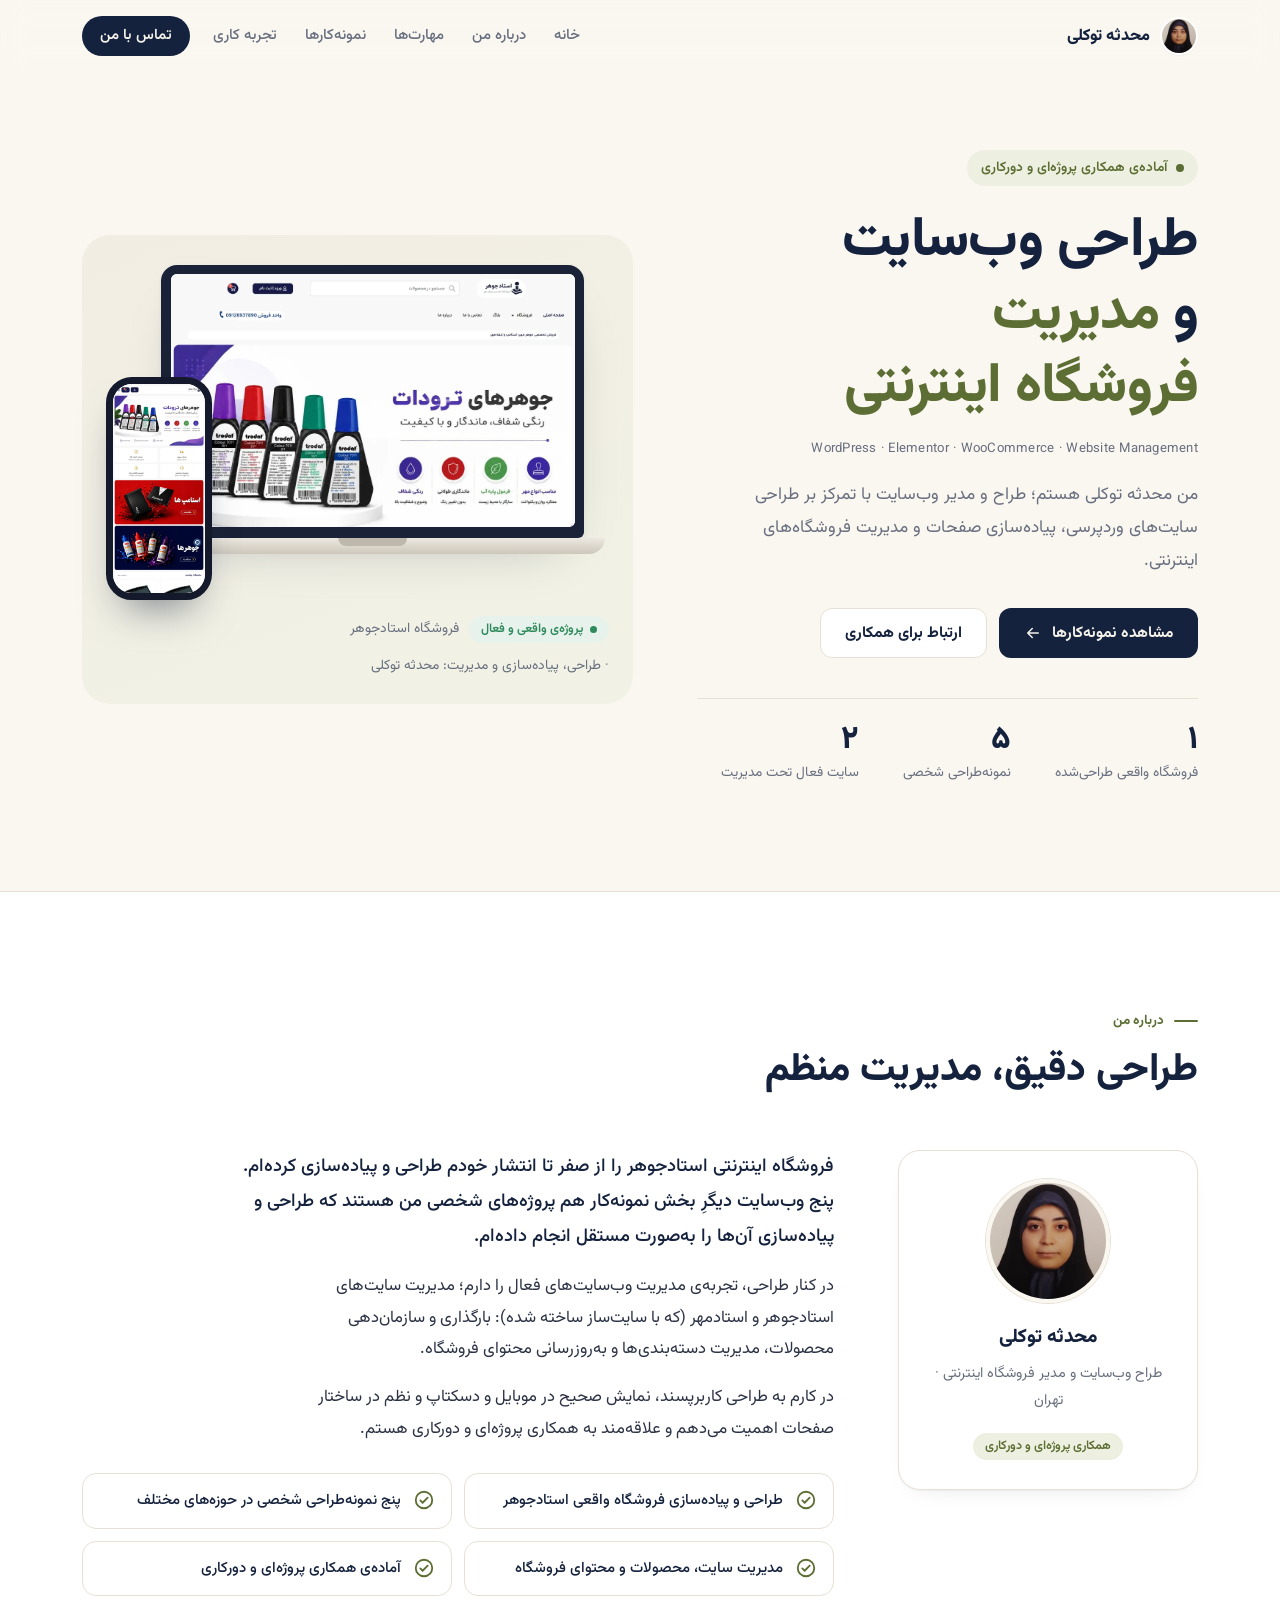
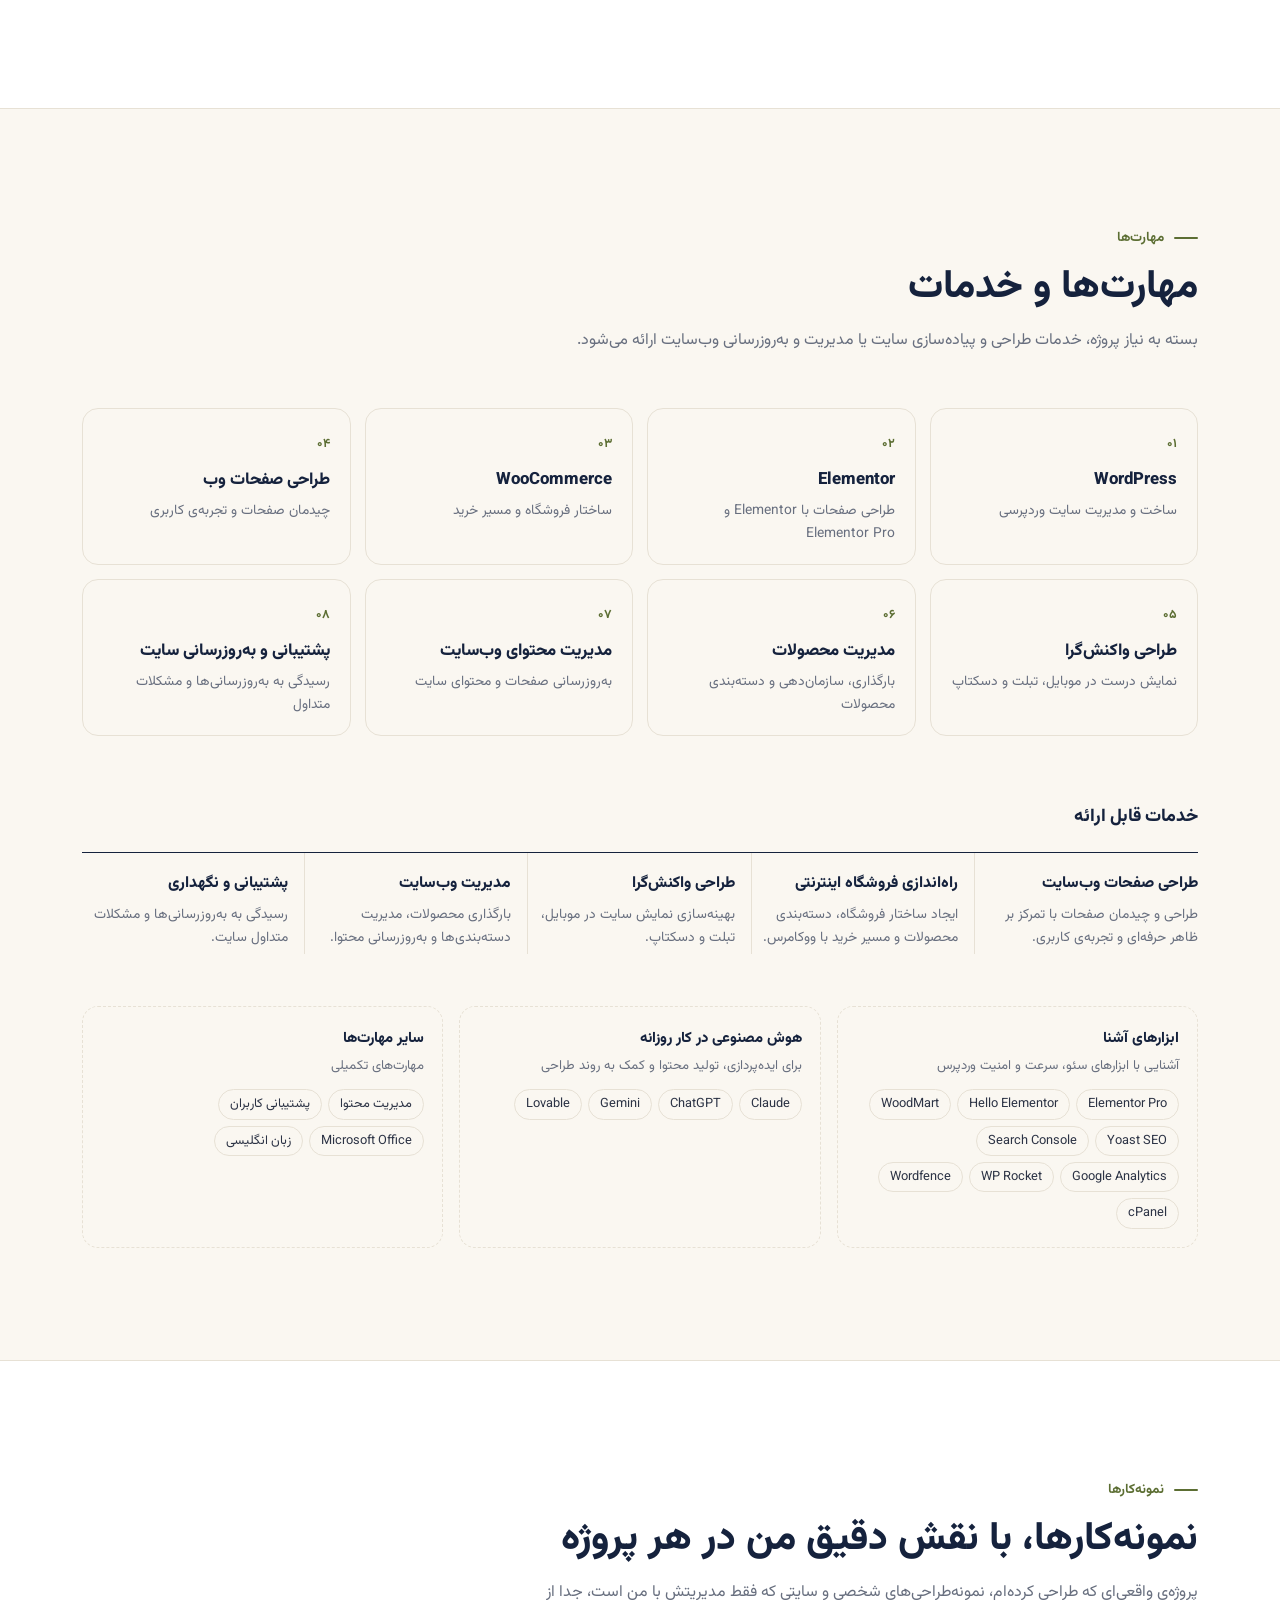
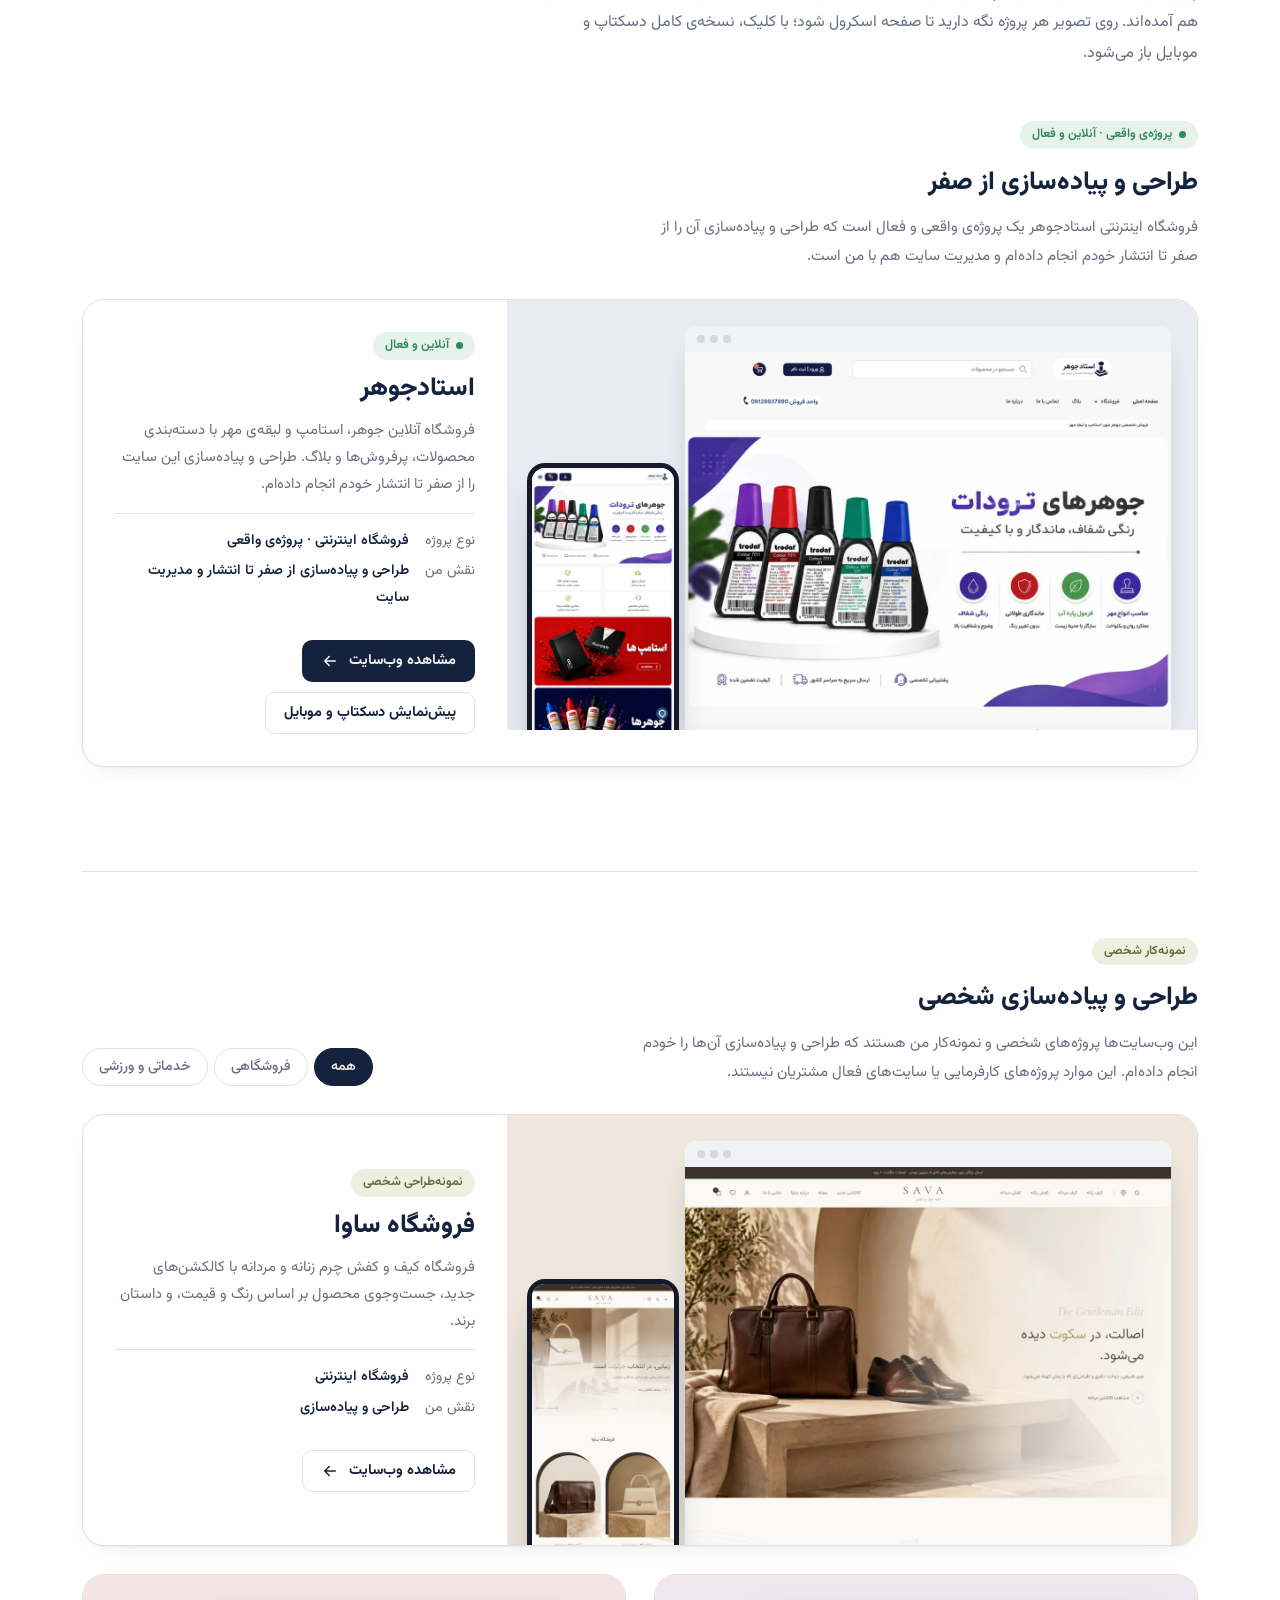
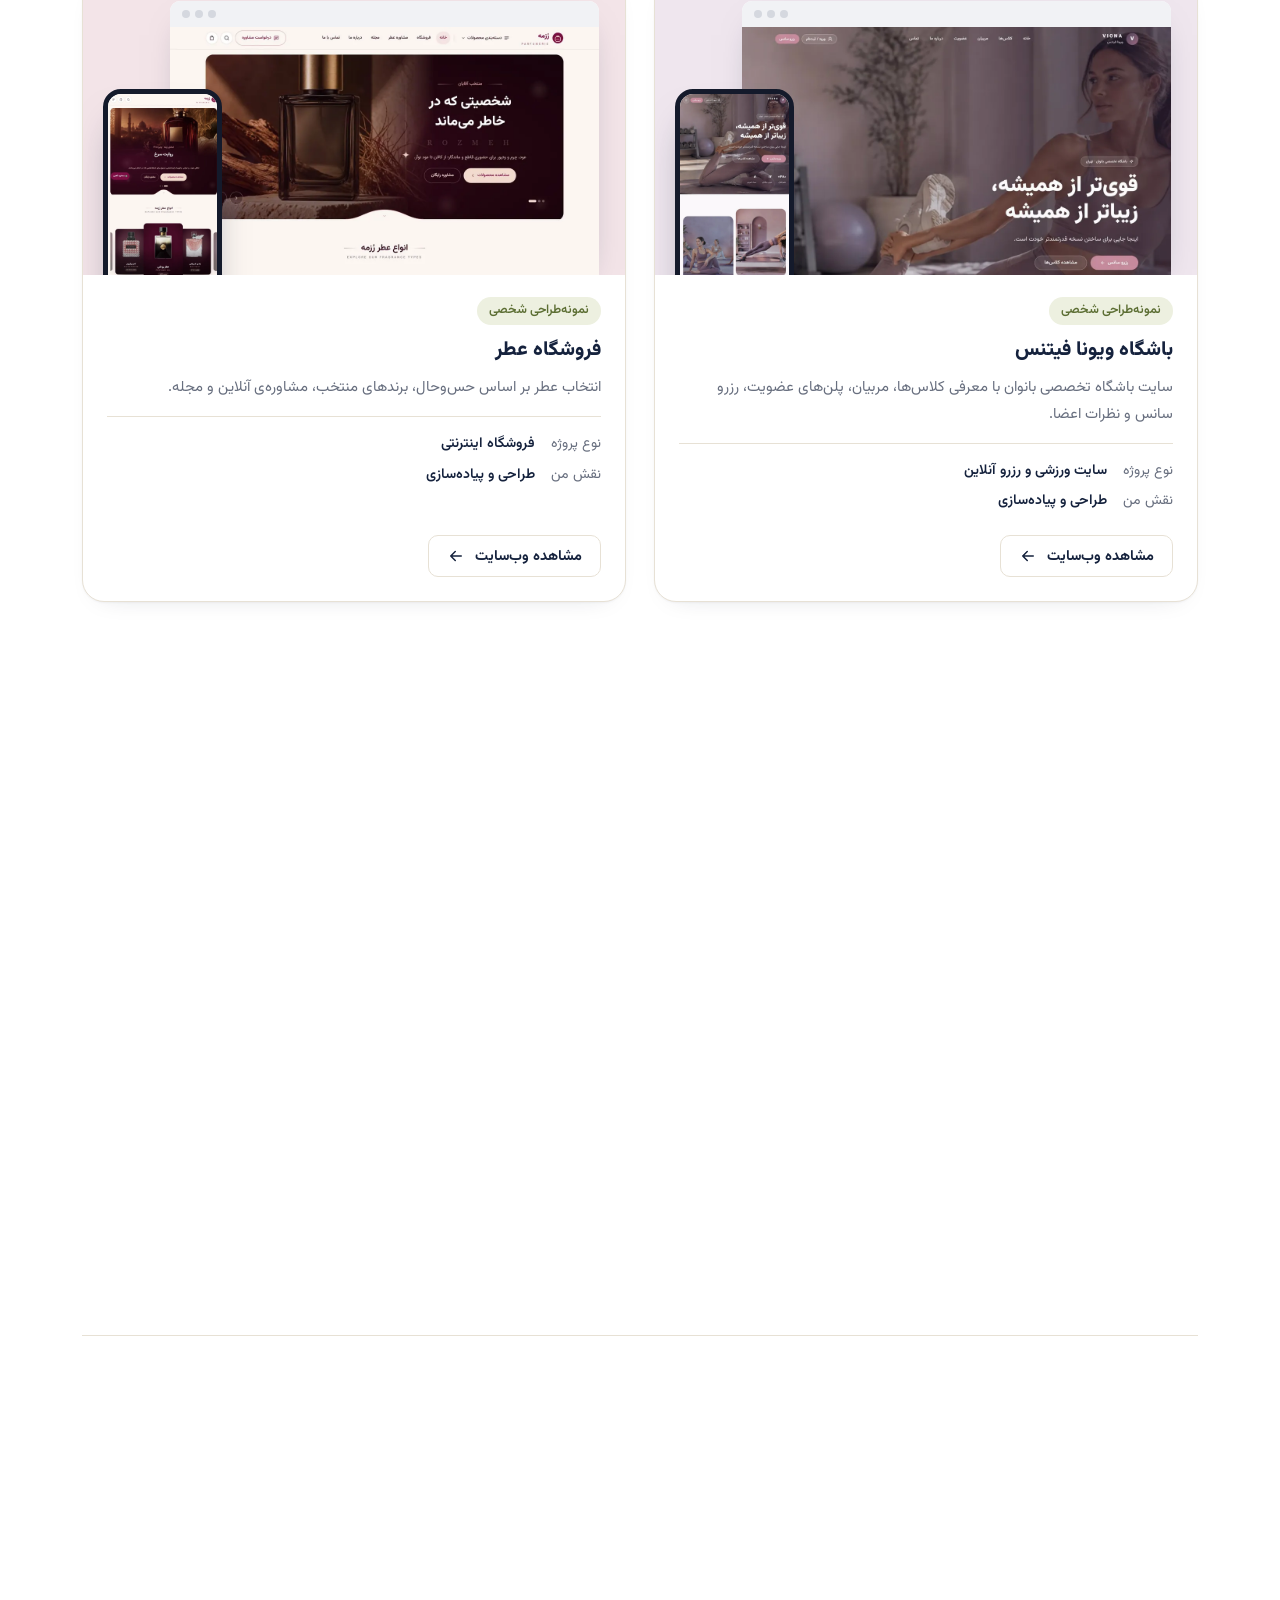
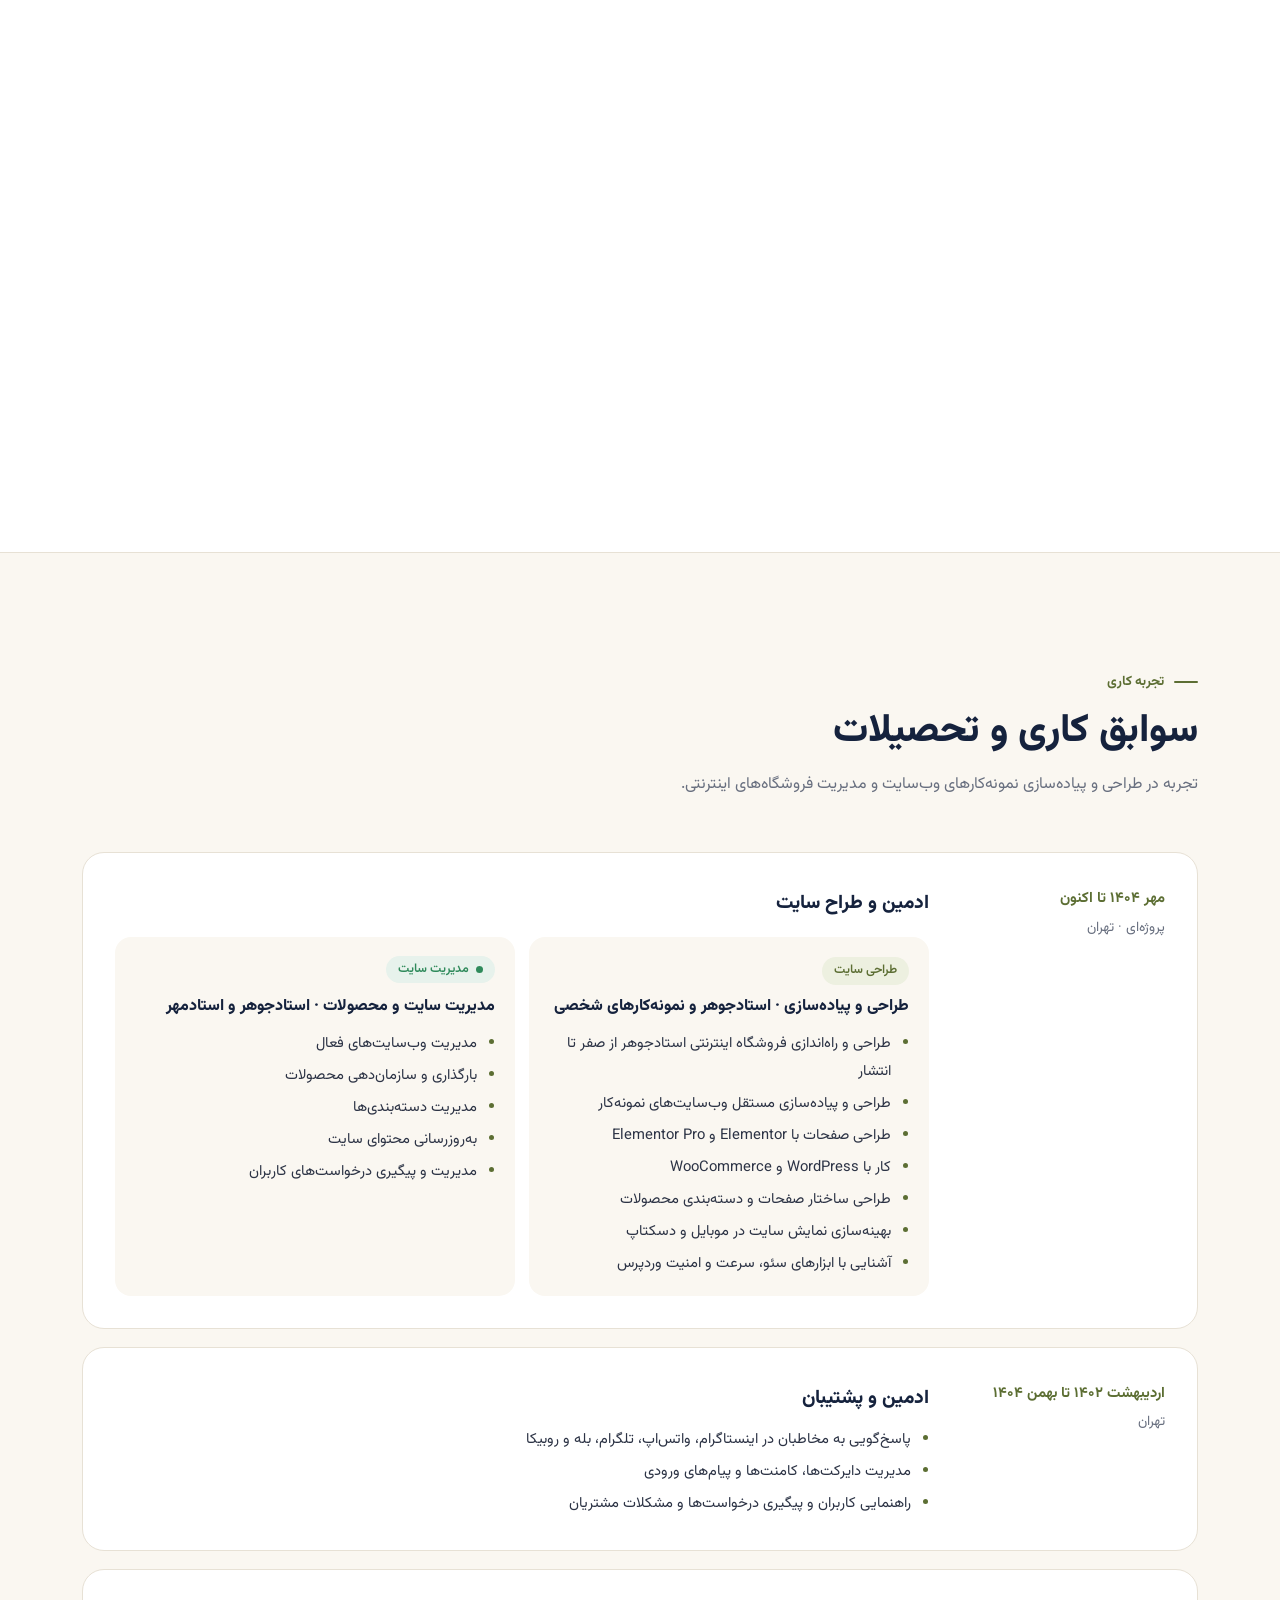
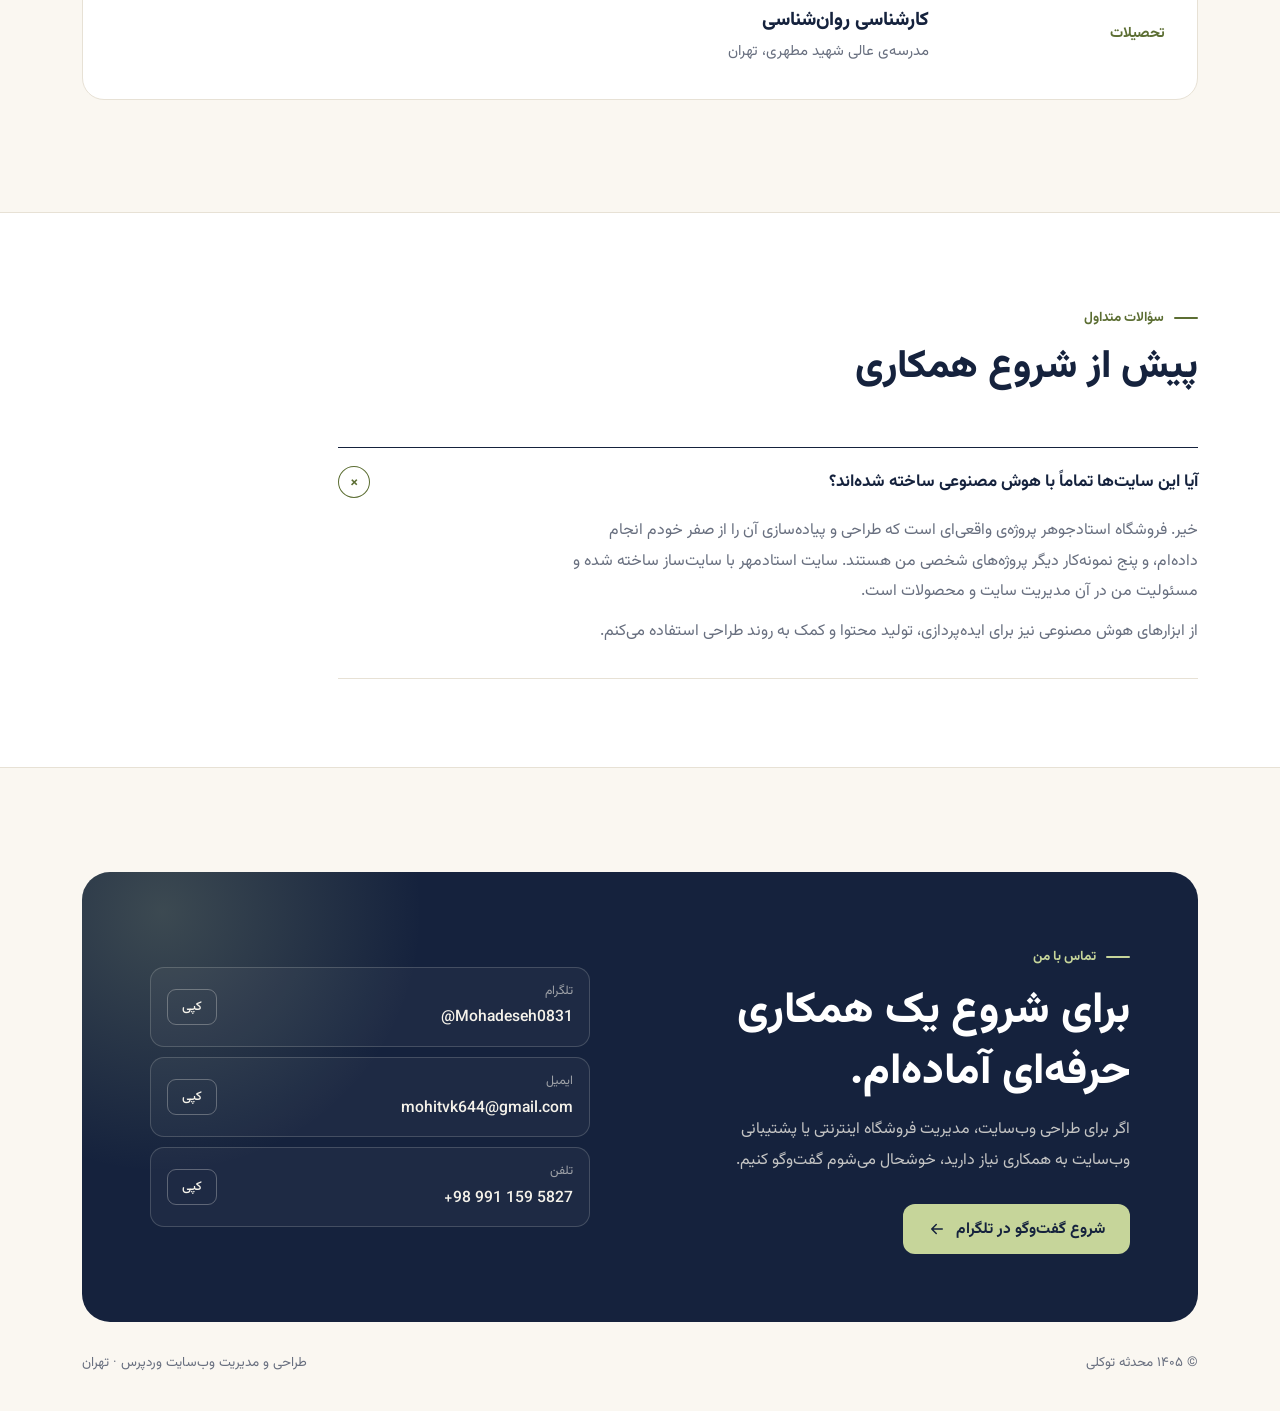
==== commit d81d9a0b: "Link Ostadjohar live site and add site management to its role Co-Authored-By: Claude Opus 5.5 <norep" ====
--- a/index.html
+++ b/index.html
@@ -343,7 +343,7 @@
       <div class="facts">
         <div><b>۱</b><span>فروشگاه واقعی طراحی‌شده</span></div>
         <div><b>۵</b><span>نمونه‌طراحی شخصی</span></div>
-        <div><b>۱</b><span>سایت تحت مدیریت</span></div>
+        <div><b>۲</b><span>سایت فعال تحت مدیریت</span></div>
       </div>
     </div>
 
@@ -355,7 +355,7 @@
       </div>
       <div class="device-phone" id="heroPhone"><img src="img/johar-mob.webp" alt="نسخه‌ی موبایل فروشگاه استادجوهر"></div>
       </div>
-      <figcaption><span class="tag real">پروژه‌ی واقعی و فعال</span>فروشگاه استادجوهر · طراحی و پیاده‌سازی از صفر: محدثه توکلی</figcaption>
+      <figcaption><span class="tag real">پروژه‌ی واقعی و فعال</span><a href="https://ostadjohar.ir/" target="_blank" rel="noopener" style="text-decoration:none">فروشگاه استادجوهر</a> · طراحی، پیاده‌سازی و مدیریت: محدثه توکلی</figcaption>
     </figure>
   </section>
 
@@ -375,7 +375,7 @@
         </aside>
         <div class="about-text reveal">
           <p>فروشگاه اینترنتی استادجوهر را از صفر تا انتشار خودم طراحی و پیاده‌سازی کرده‌ام. پنج وب‌سایت دیگرِ بخش نمونه‌کار هم پروژه‌های شخصی من هستند که طراحی و پیاده‌سازی آن‌ها را به‌صورت مستقل انجام داده‌ام.</p>
-          <p>در کنار طراحی، تجربه‌ی مدیریت وب‌سایت فعال را دارم؛ مدیریت سایت استادمهر که با سایت‌ساز ساخته شده: بارگذاری و سازمان‌دهی محصولات، مدیریت دسته‌بندی‌ها و به‌روزرسانی محتوای فروشگاه.</p>
+          <p>در کنار طراحی، تجربه‌ی مدیریت وب‌سایت‌های فعال را دارم؛ مدیریت سایت‌های استادجوهر و استادمهر (که با سایت‌ساز ساخته شده): بارگذاری و سازمان‌دهی محصولات، مدیریت دسته‌بندی‌ها و به‌روزرسانی محتوای فروشگاه.</p>
           <p>در کارم به طراحی کاربرپسند، نمایش صحیح در موبایل و دسکتاپ و نظم در ساختار صفحات اهمیت می‌دهم و علاقه‌مند به همکاری پروژه‌ای و دورکاری هستم.</p>
           <ul class="highlights">
             <li><svg viewBox="0 0 24 24" fill="none" stroke="currentColor" stroke-width="2" stroke-linecap="round" stroke-linejoin="round" aria-hidden="true"><circle cx="12" cy="12" r="9"/><path d="M8 12.5l2.5 2.5L16 9.5"/></svg>طراحی و پیاده‌سازی فروشگاه واقعی استادجوهر</li>
@@ -441,7 +441,7 @@
           <div>
             <span class="tag real">پروژه‌ی واقعی · آنلاین و فعال</span>
             <h3>طراحی و پیاده‌سازی از صفر</h3>
-            <p>فروشگاه اینترنتی استادجوهر یک پروژه‌ی واقعی و فعال است که طراحی و پیاده‌سازی آن را از صفر تا انتشار خودم انجام داده‌ام.</p>
+            <p>فروشگاه اینترنتی استادجوهر یک پروژه‌ی واقعی و فعال است که طراحی و پیاده‌سازی آن را از صفر تا انتشار خودم انجام داده‌ام و مدیریت سایت هم با من است.</p>
           </div>
         </div>
         <div class="cards" id="realCards"></div>
@@ -505,7 +505,7 @@
               </div>
               <div class="sub">
                 <span class="tag real">مدیریت سایت</span>
-                <h4>مدیریت سایت و محصولات · استادمهر</h4>
+                <h4>مدیریت سایت و محصولات · استادجوهر و استادمهر</h4>
                 <ul class="dots">
                   <li>مدیریت وب‌سایت‌های فعال</li>
                   <li>بارگذاری و سازمان‌دهی محصولات</li>
@@ -596,7 +596,7 @@
 /* Real, live project designed and built from scratch by me. */
 const REAL = [
   { featured:true, title:"استادجوهر", desc:"فروشگاه آنلاین جوهر، استامپ و لیقه‌ی مهر با دسته‌بندی محصولات، پرفروش‌ها و بلاگ. طراحی و پیاده‌سازی این سایت را از صفر تا انتشار خودم انجام داده‌ام.",
-    type:"فروشگاه اینترنتی · پروژه‌ی واقعی", platform:"WordPress · WooCommerce", url:"", desk:"img/johar-desk.webp", mob:"img/johar-mob.webp", st:"#E9ECF3" }
+    type:"فروشگاه اینترنتی · پروژه‌ی واقعی", platform:"WordPress · WooCommerce", url:"https://ostadjohar.ir/", role:"طراحی و پیاده‌سازی از صفر تا انتشار و مدیریت سایت", desk:"img/johar-desk.webp", mob:"img/johar-mob.webp", st:"#E9ECF3" }
 ];
 /* Personal design samples: designed and built by me. */
 const DESIGNS = [
@@ -638,7 +638,8 @@
   const el = document.createElement('article');
   el.className = 'card reveal' + (p.featured ? ' featured' : '');
   if (p.cat) el.dataset.cat = p.cat;
-  const meta = [["نوع پروژه", p.type], ["نقش من", k.role]];
+  const role = p.role || k.role;
+  const meta = [["نوع پروژه", p.type], ["نقش من", role]];
   el.innerHTML = `
     <div class="media" style="--st:${p.st}">
       <div class="browser"><div class="bar"><i></i><i></i><i></i></div><img class="shot" src="${p.desk}" alt="نمای دسکتاپ ${p.title}" loading="lazy"></div>
@@ -651,10 +652,10 @@
       <p>${p.desc}</p>
       <dl class="meta">${meta.map(([a,b])=>`<dt>${a}</dt><dd>${b}</dd>`).join('')}</dl>
       <div class="card-foot">${p.url
-        ? `<a class="btn btn-outline btn-sm" href="${p.url}" target="_blank" rel="noopener">مشاهده وب‌سایت ${ARROW}</a>`
+        ? `<a class="btn btn-primary btn-sm" href="${p.url}" target="_blank" rel="noopener">مشاهده وب‌سایت ${ARROW}</a><button class="btn btn-outline btn-sm view" type="button">پیش‌نمایش دسکتاپ و موبایل</button>`
         : `<button class="btn btn-outline btn-sm view" type="button">مشاهده وب‌سایت ${ARROW}</button>`}</div>
     </div>`;
-  const lbMeta = [["نقش من", k.role], ["نوع پروژه", p.type], ["پلتفرم", p.platform], ["وضعیت", k.status]];
+  const lbMeta = [["نقش من", role], ["نوع پروژه", p.type], ["پلتفرم", p.platform], ["وضعیت", k.status]];
   const open = ()=>openLb(p, lbMeta);
   el.querySelector('.open').addEventListener('click', open);
   const v = el.querySelector('.view'); if (v) v.addEventListener('click', open);
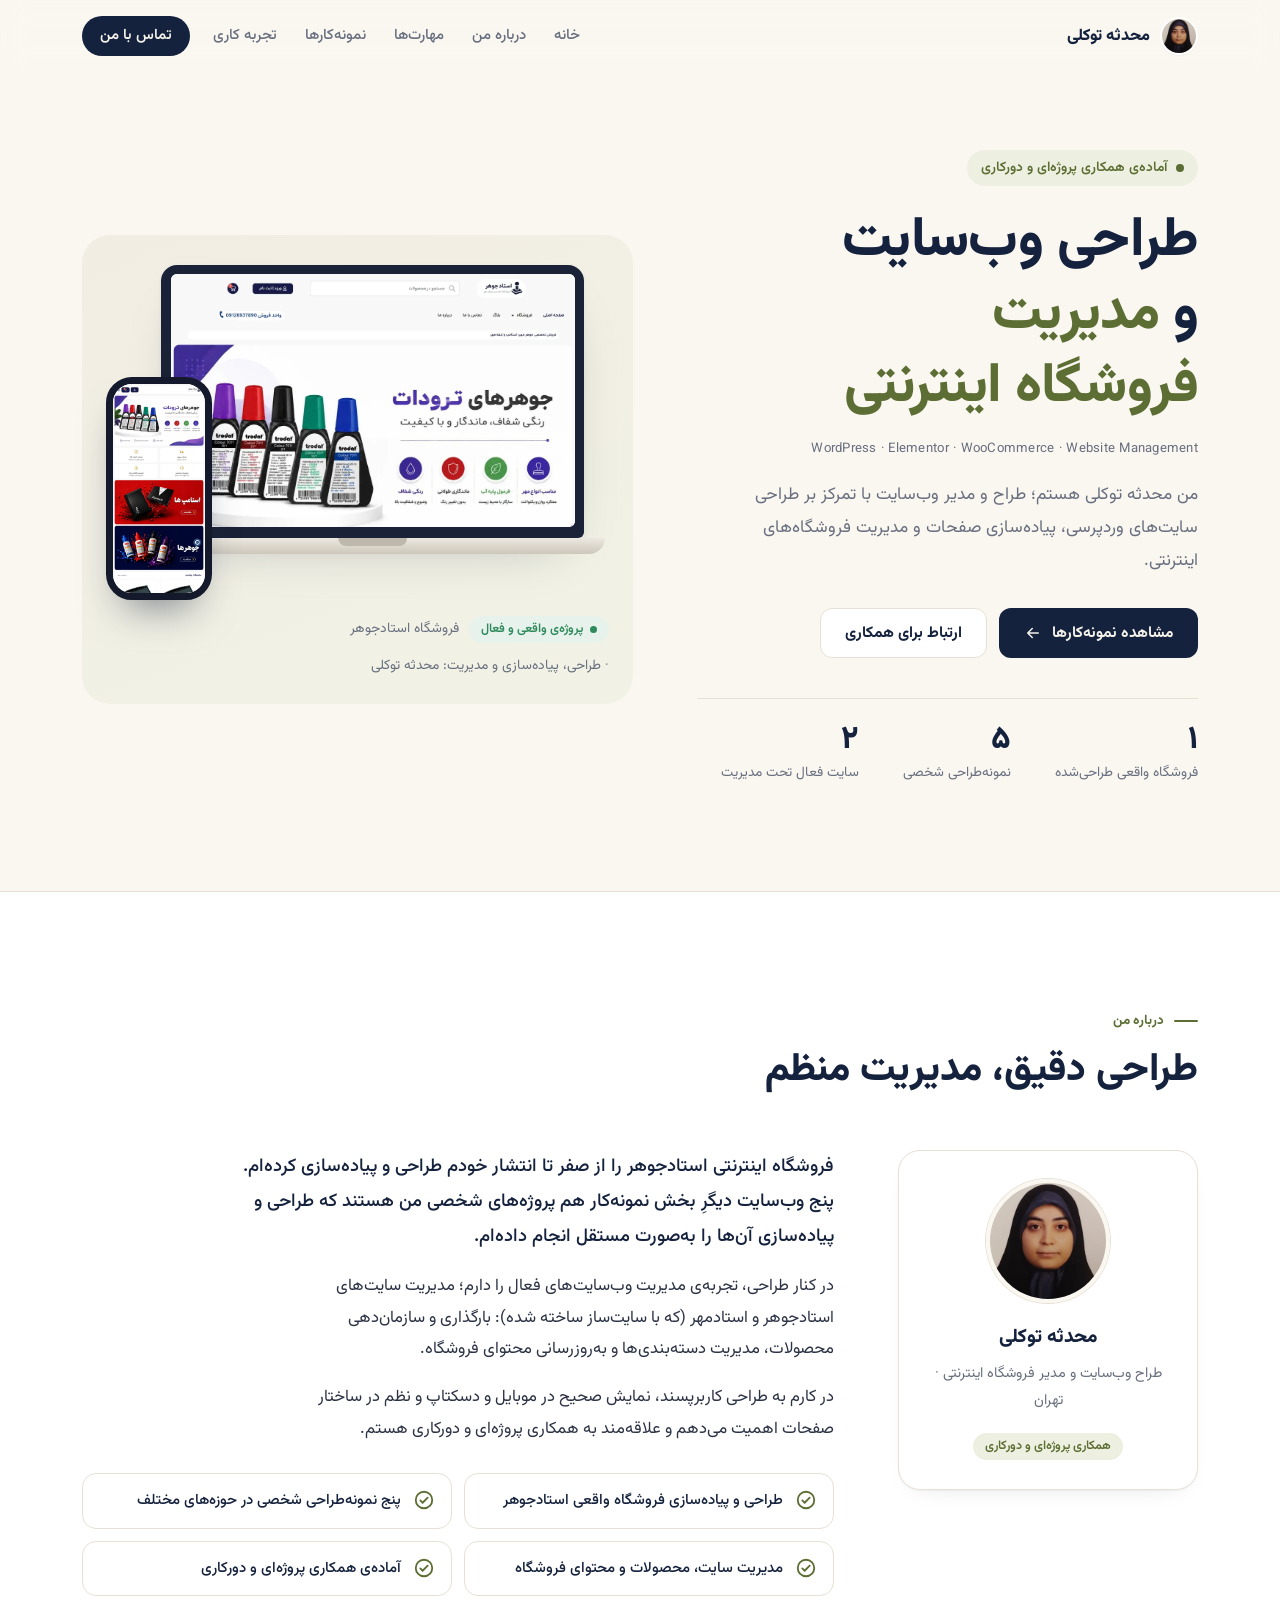
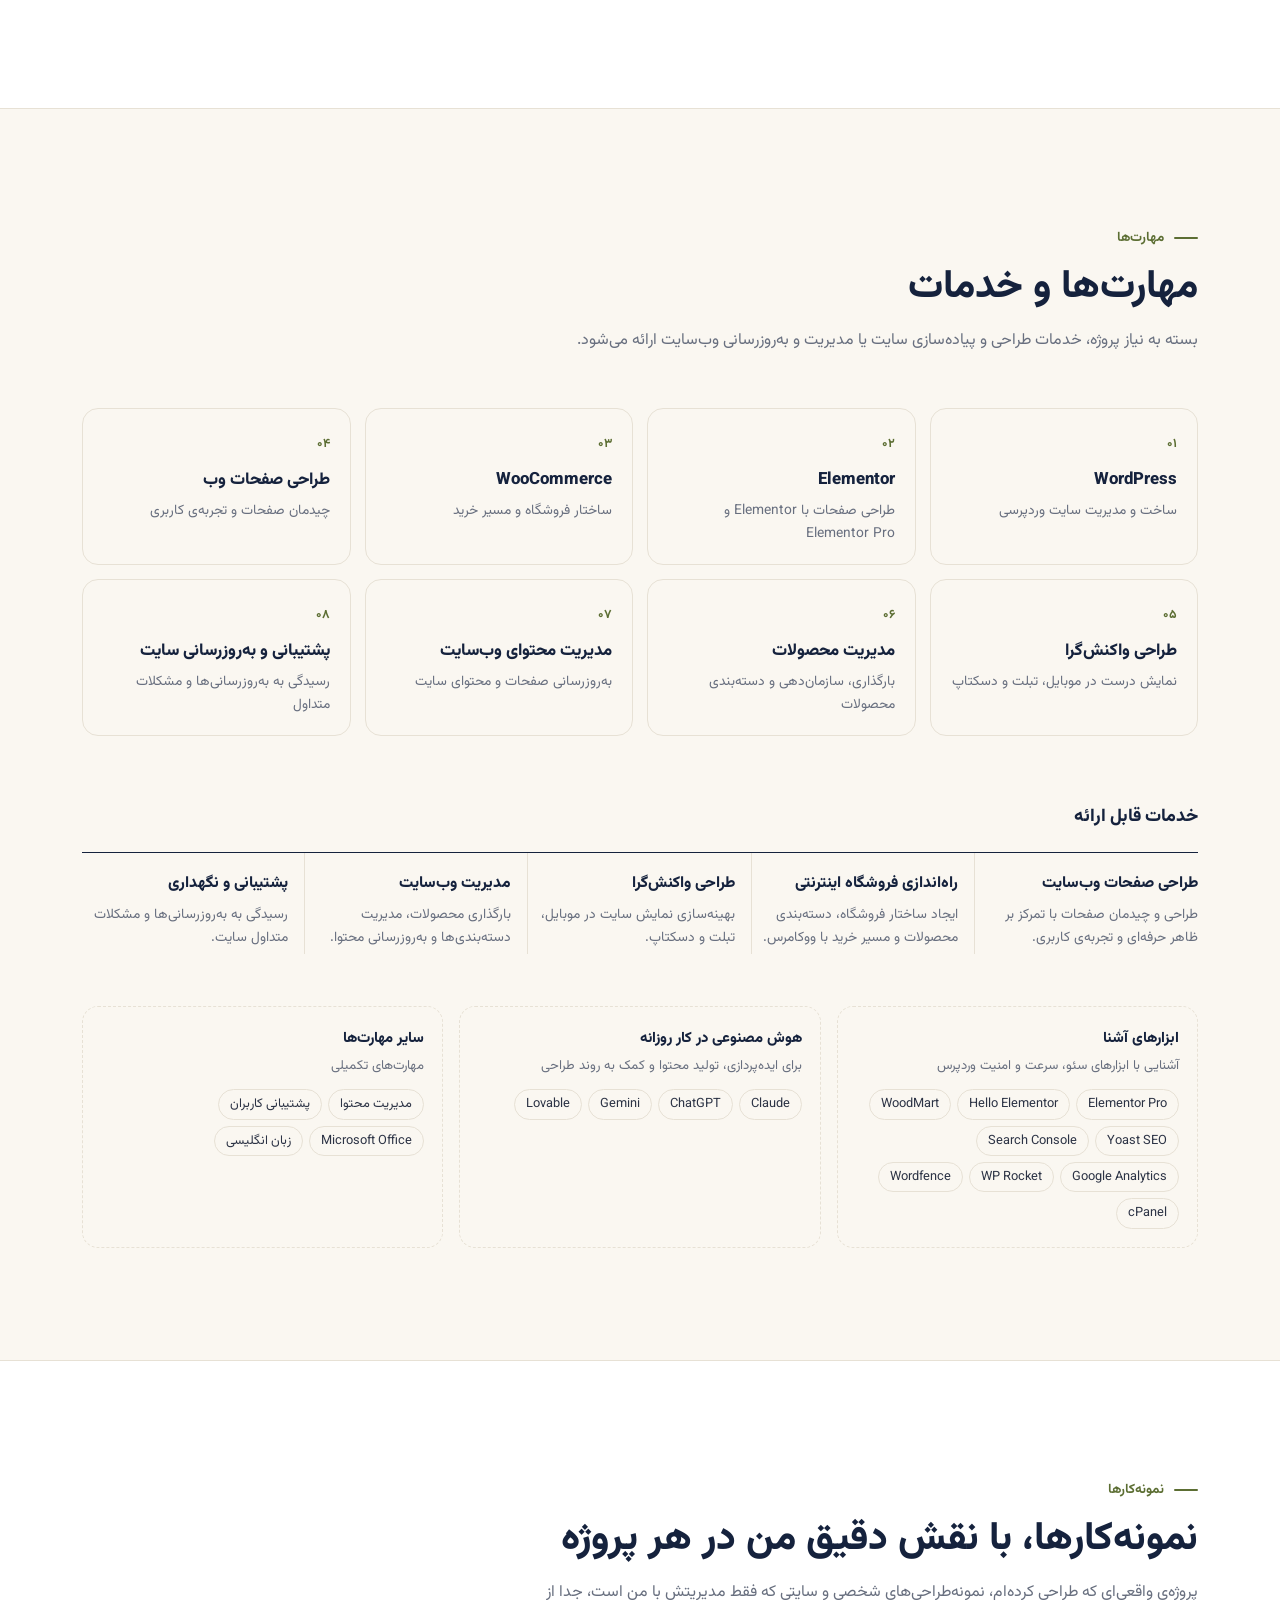
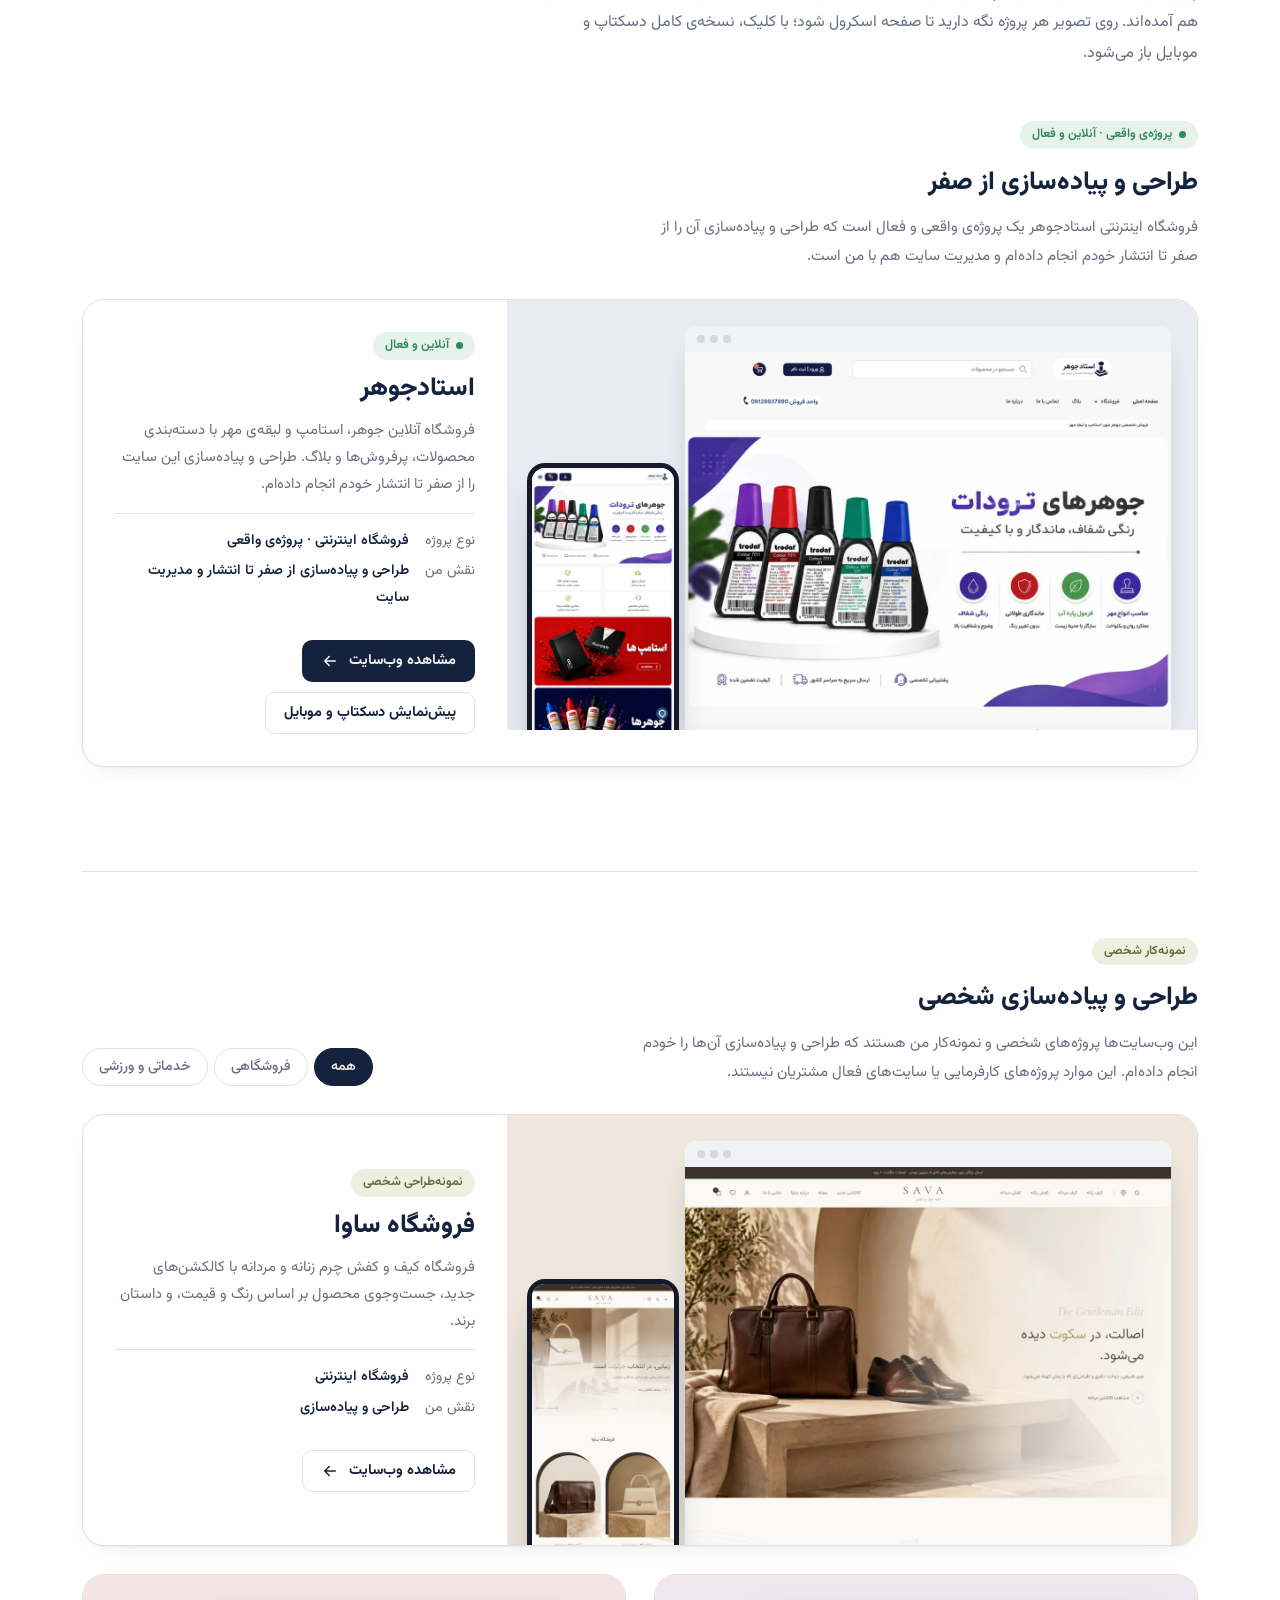
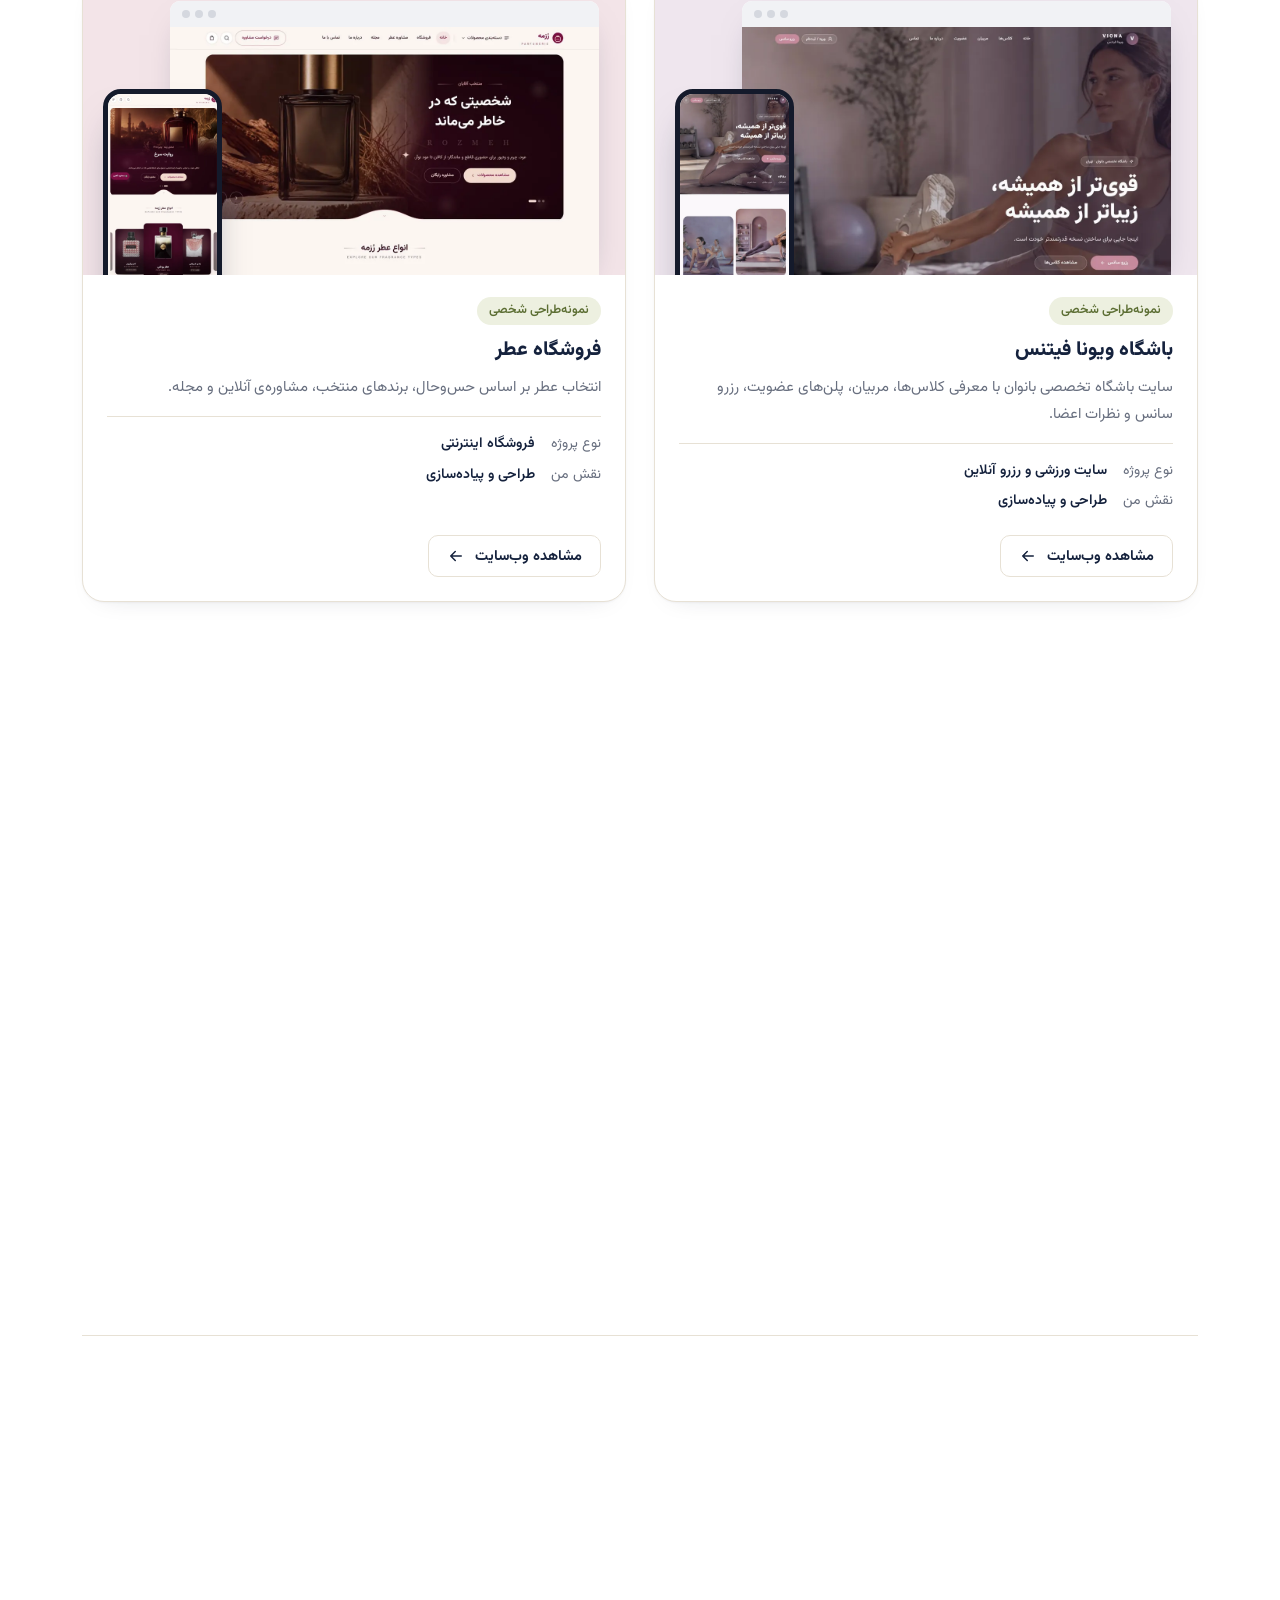
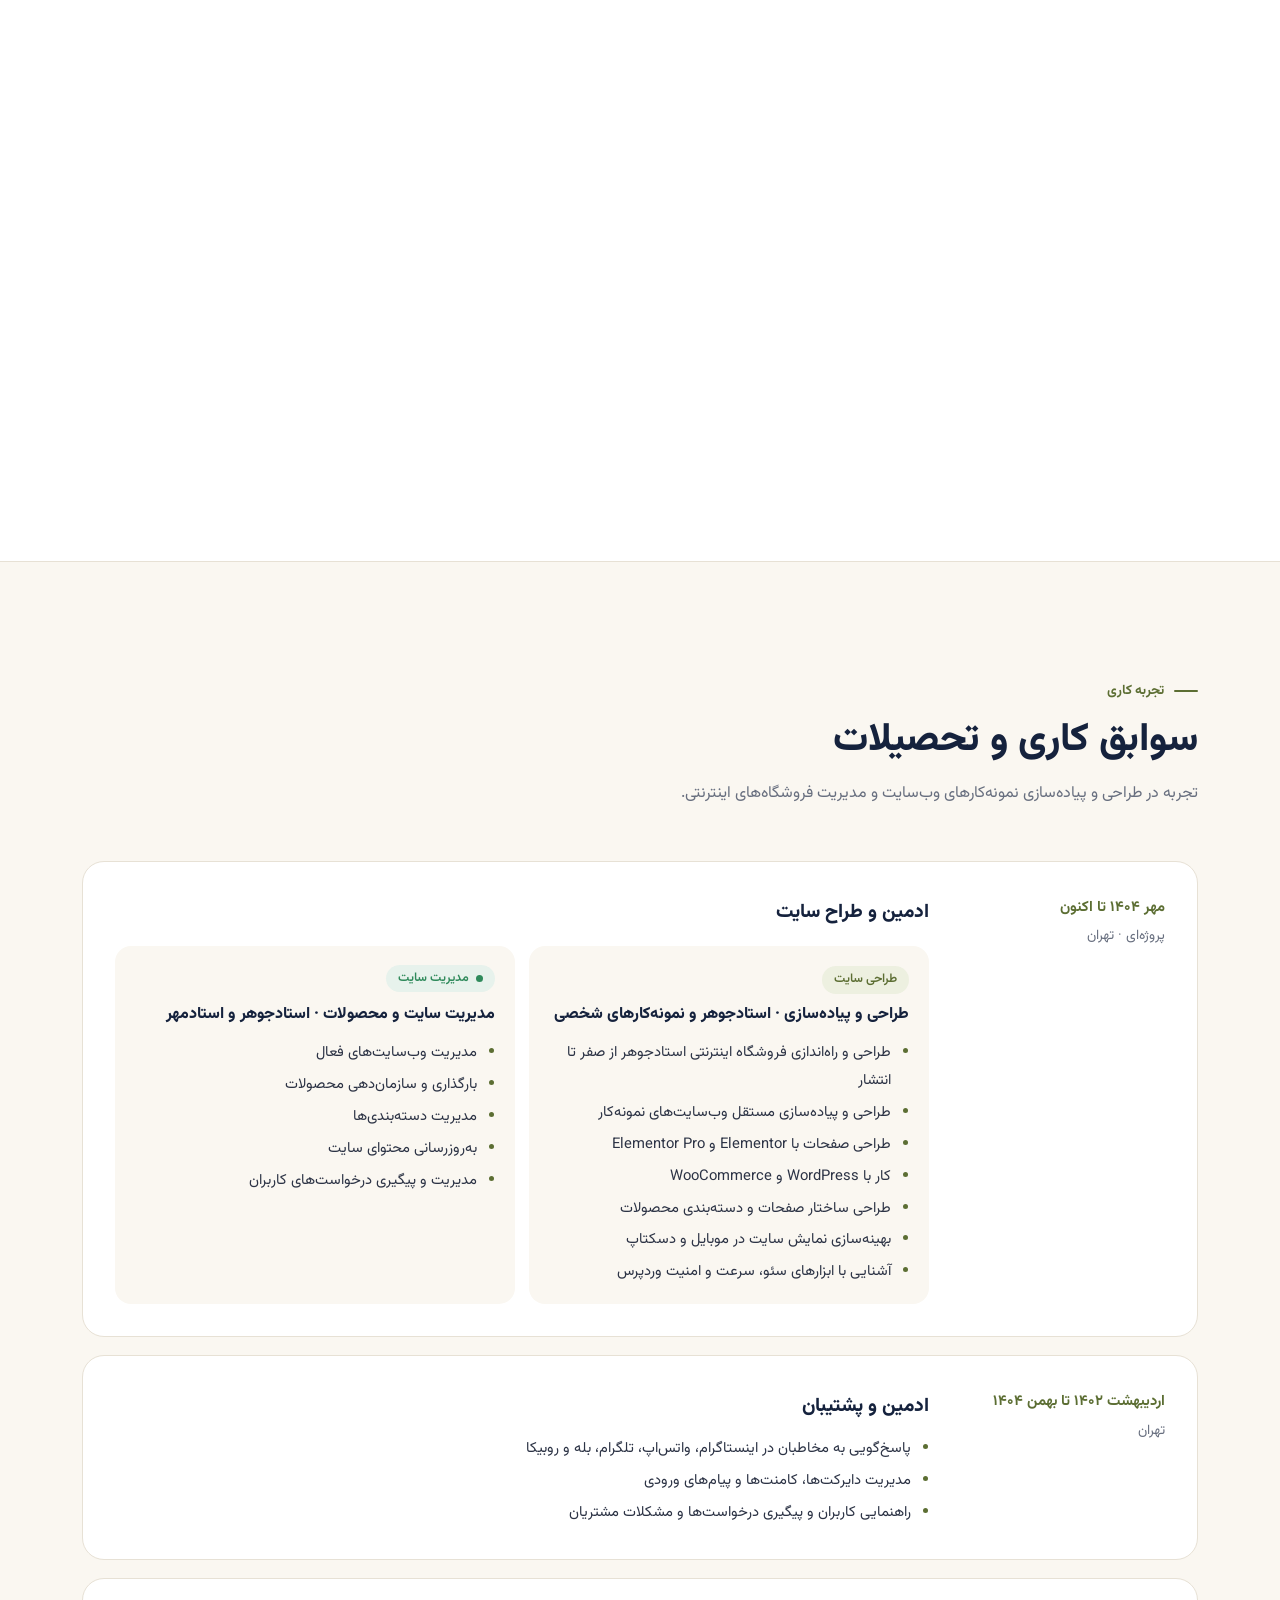
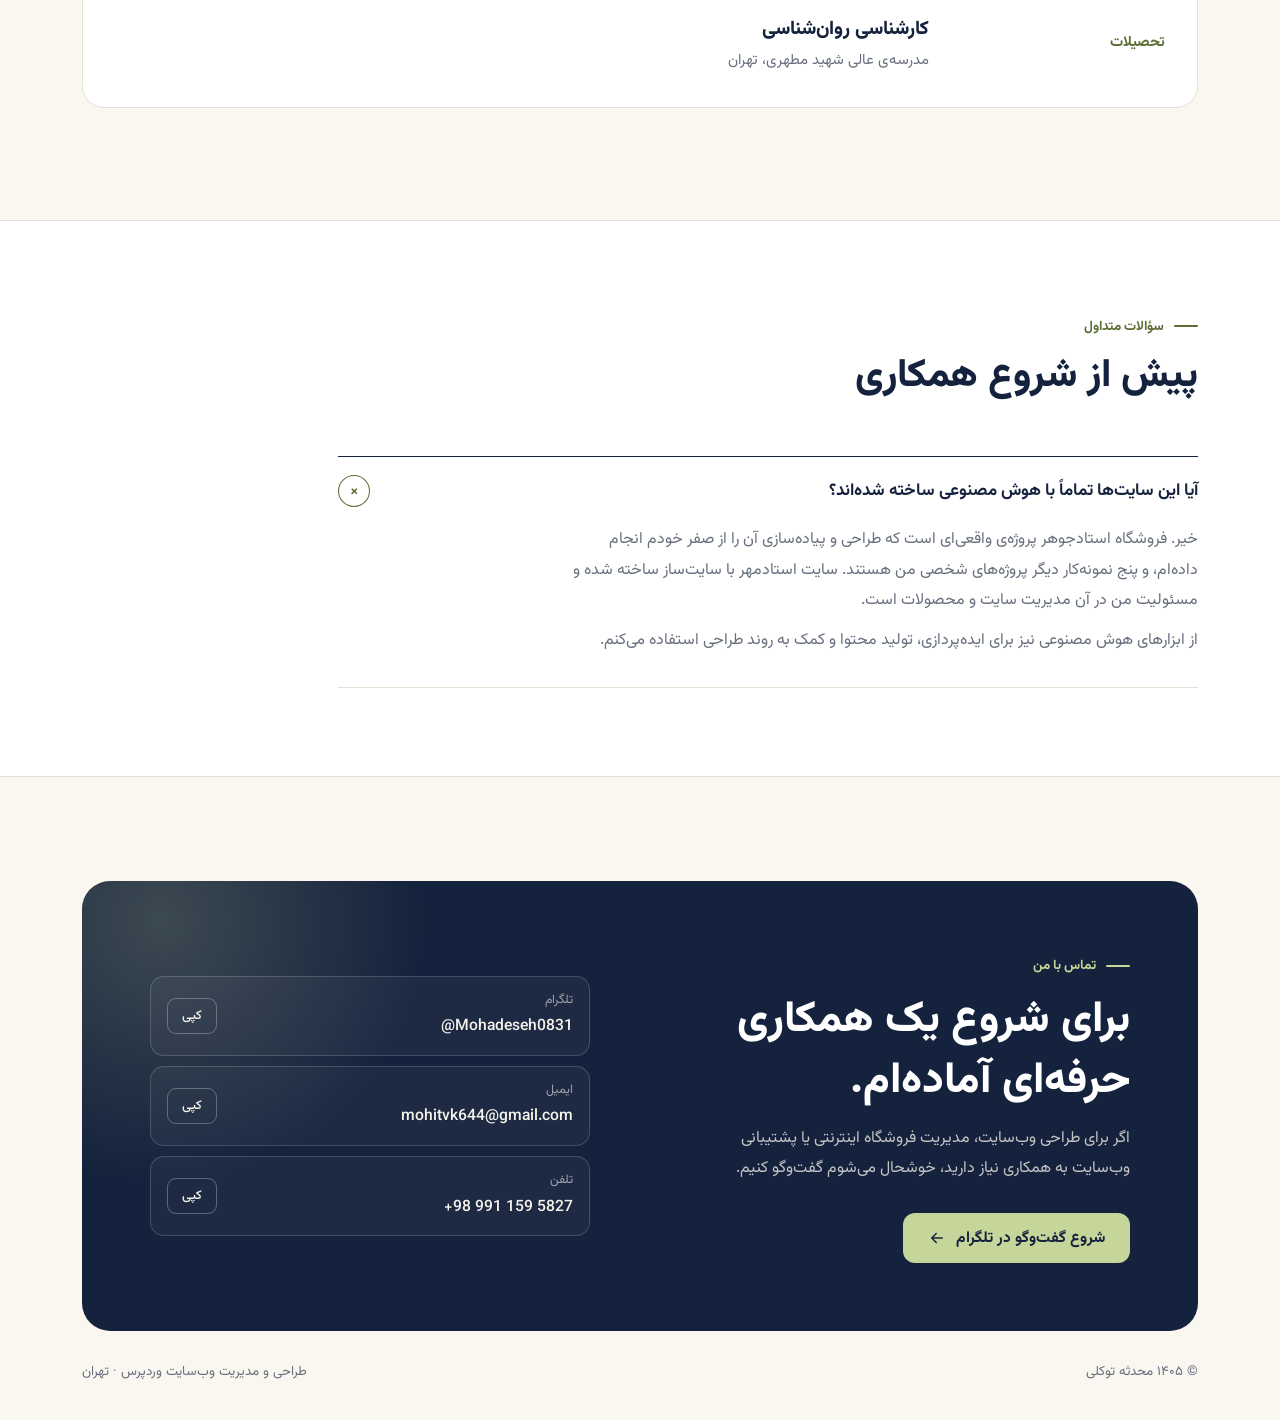
==== commit 952c775d: "Link Ostadmehr live site Co-Authored-By: Claude Opus 5.5 <noreply@anthropic.com> Claude-Session: htt" ====
--- a/index.html
+++ b/index.html
@@ -614,7 +614,7 @@
 /* Real site built on a site builder by others: my role is site & product management only. */
 const MANAGED = [
   { featured:true, title:"استادمهر", desc:"پروژه‌ی واقعی فروشگاه استادمهر. سایت با سایت‌ساز ایجاد شده و مسئولیت من مدیریت وب‌سایت، بارگذاری و مدیریت محصولات و به‌روزرسانی محتوای سایت است.",
-    type:"پروژه‌ی واقعی · سایت‌ساز", platform:"سایت‌ساز", url:"", desk:"img/mehr-desk.webp", mob:"img/mehr-mob.webp", st:"#EFE9F2" }
+    type:"پروژه‌ی واقعی · سایت‌ساز", platform:"سایت‌ساز", url:"https://ostadmohr.ir/", desk:"img/mehr-desk.webp", mob:"img/mehr-mob.webp", st:"#EFE9F2" }
 ];
 /* Per-group labels: tag on the card, my role, status. Set url on a project to link «مشاهده وب‌سایت» to the live site. */
 const KINDS = {
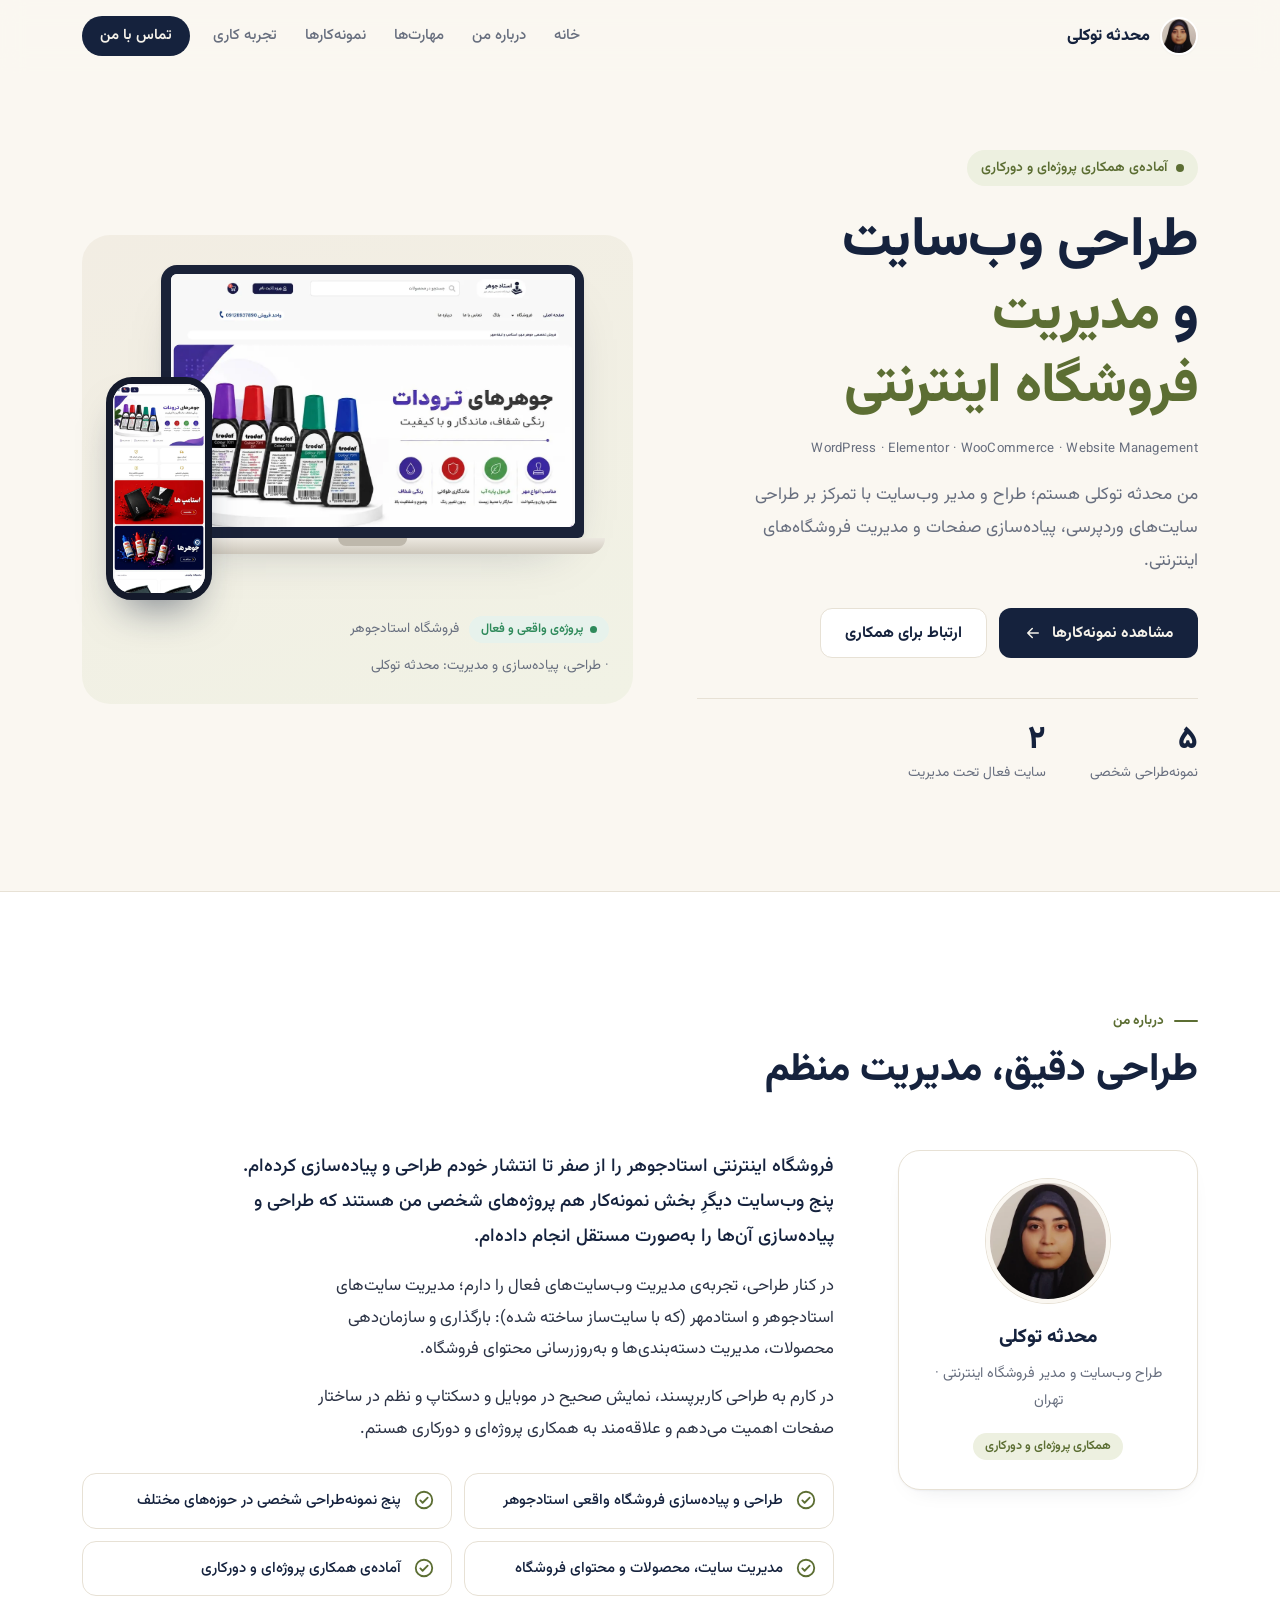
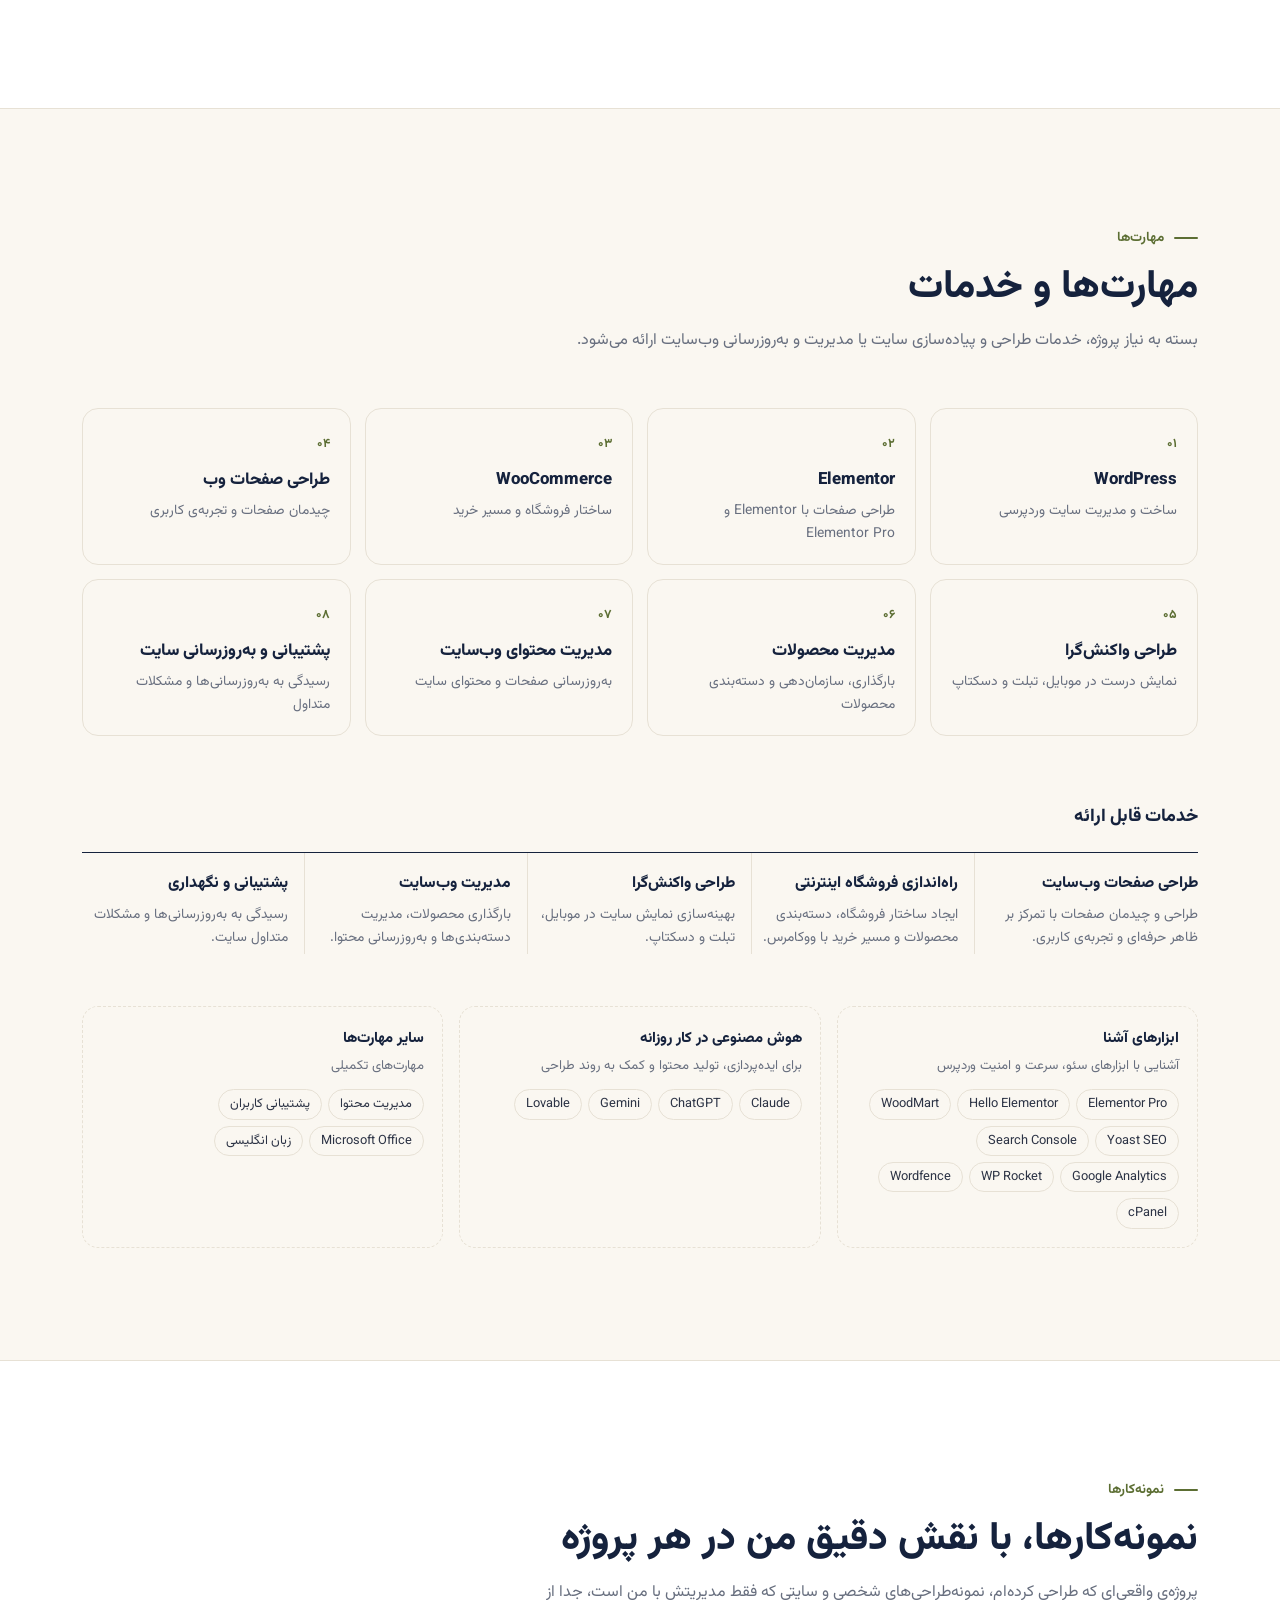
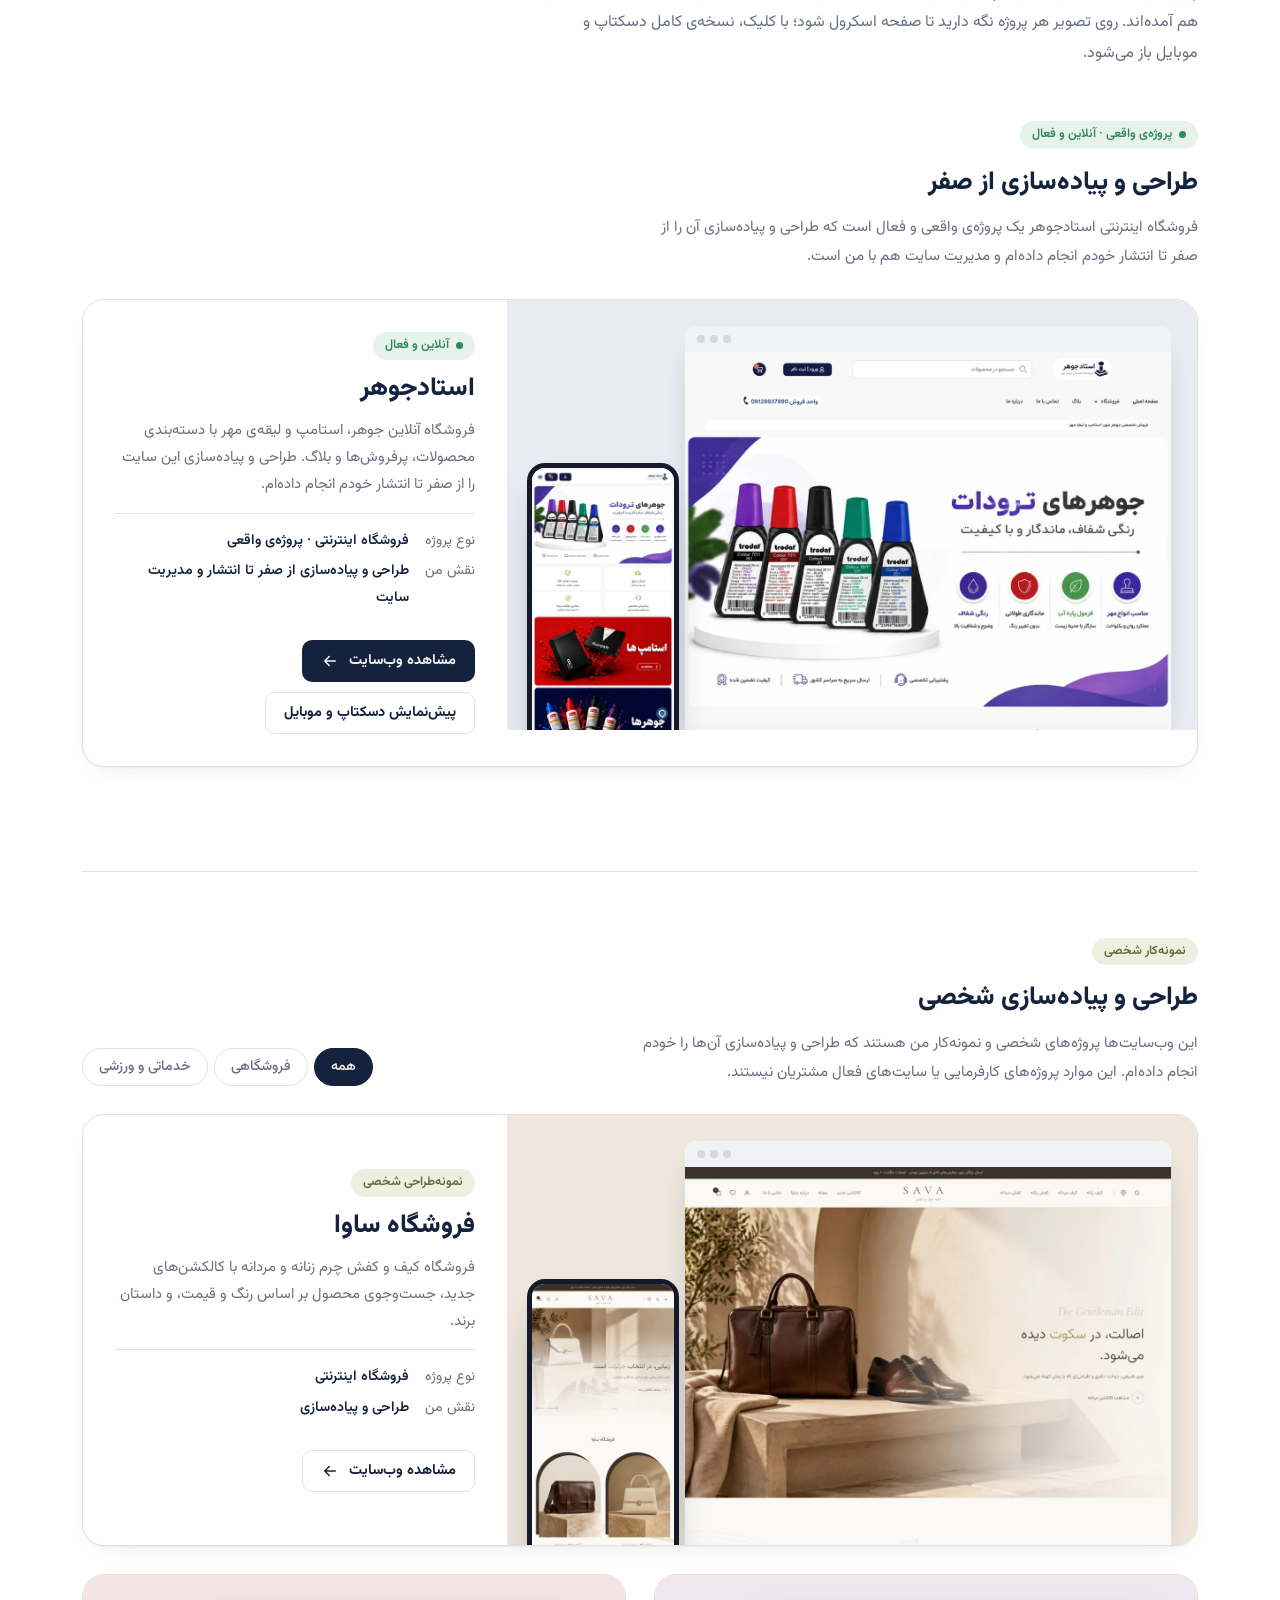
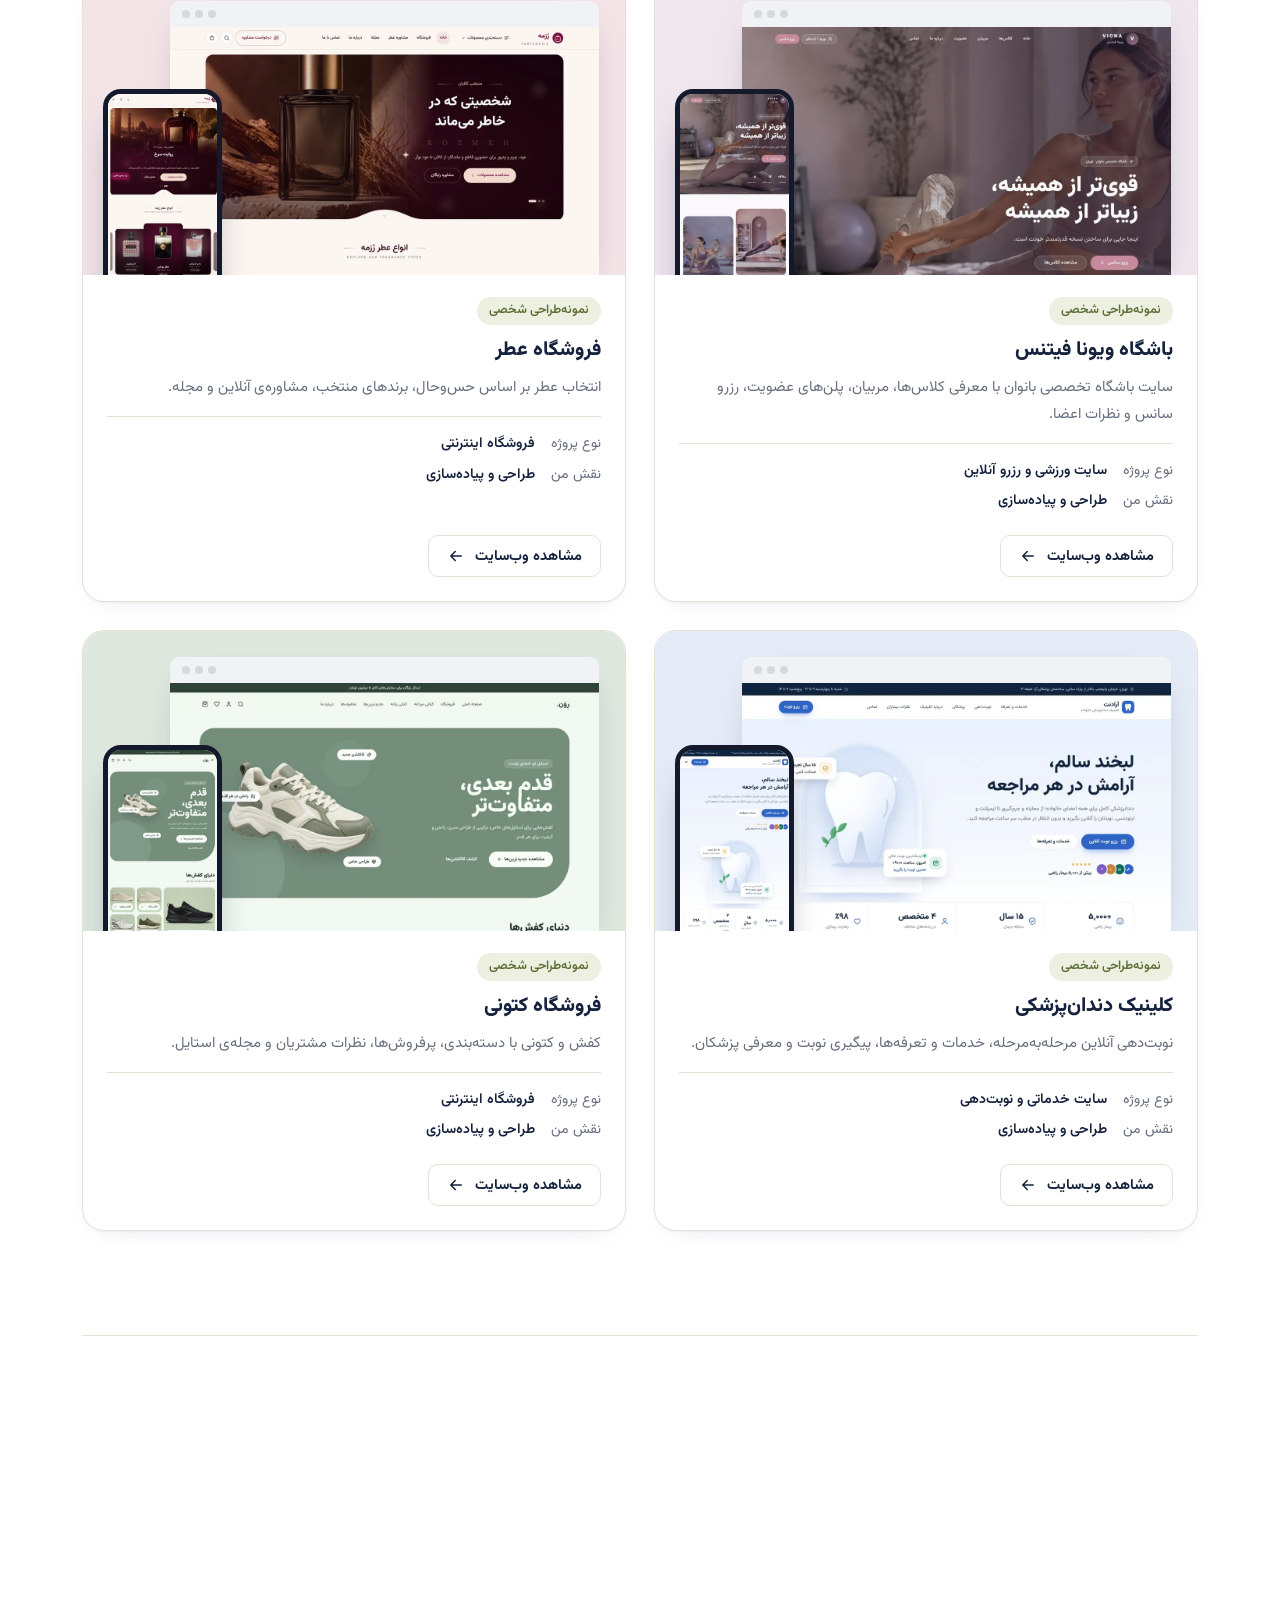
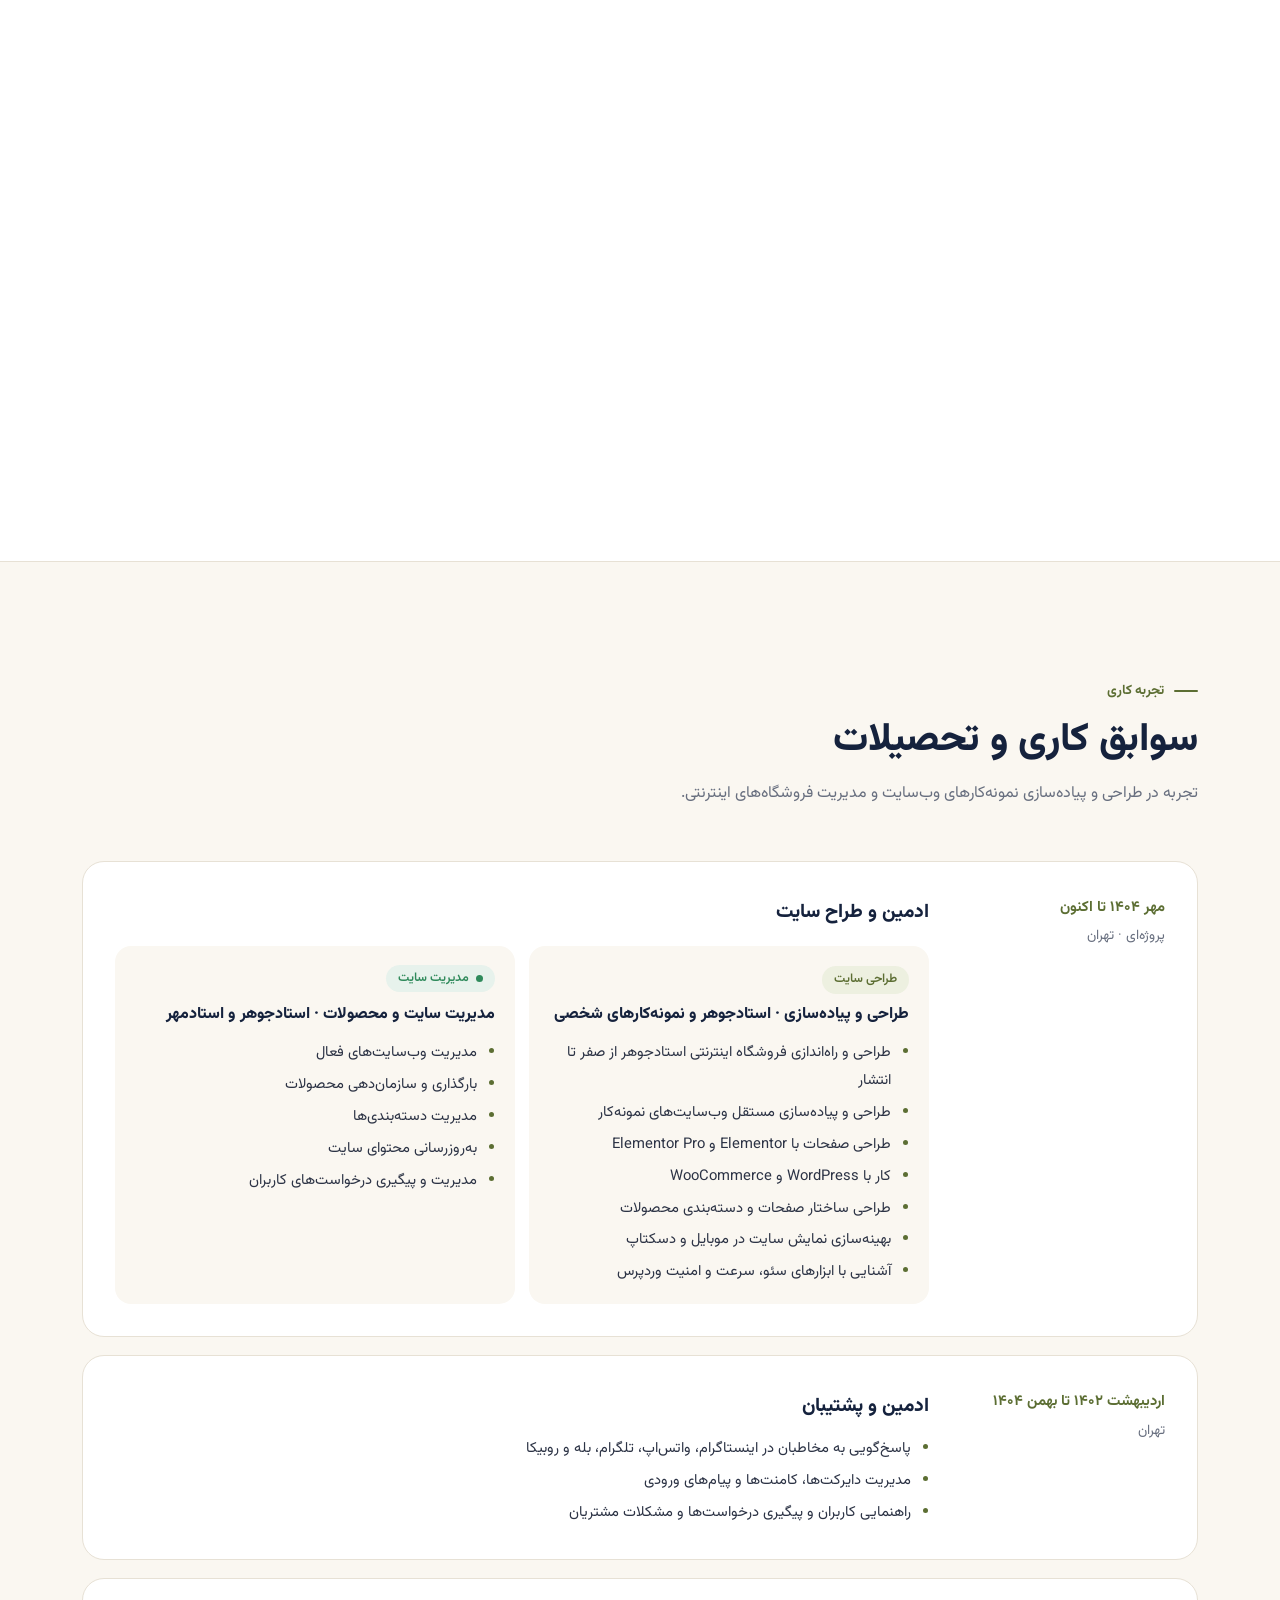
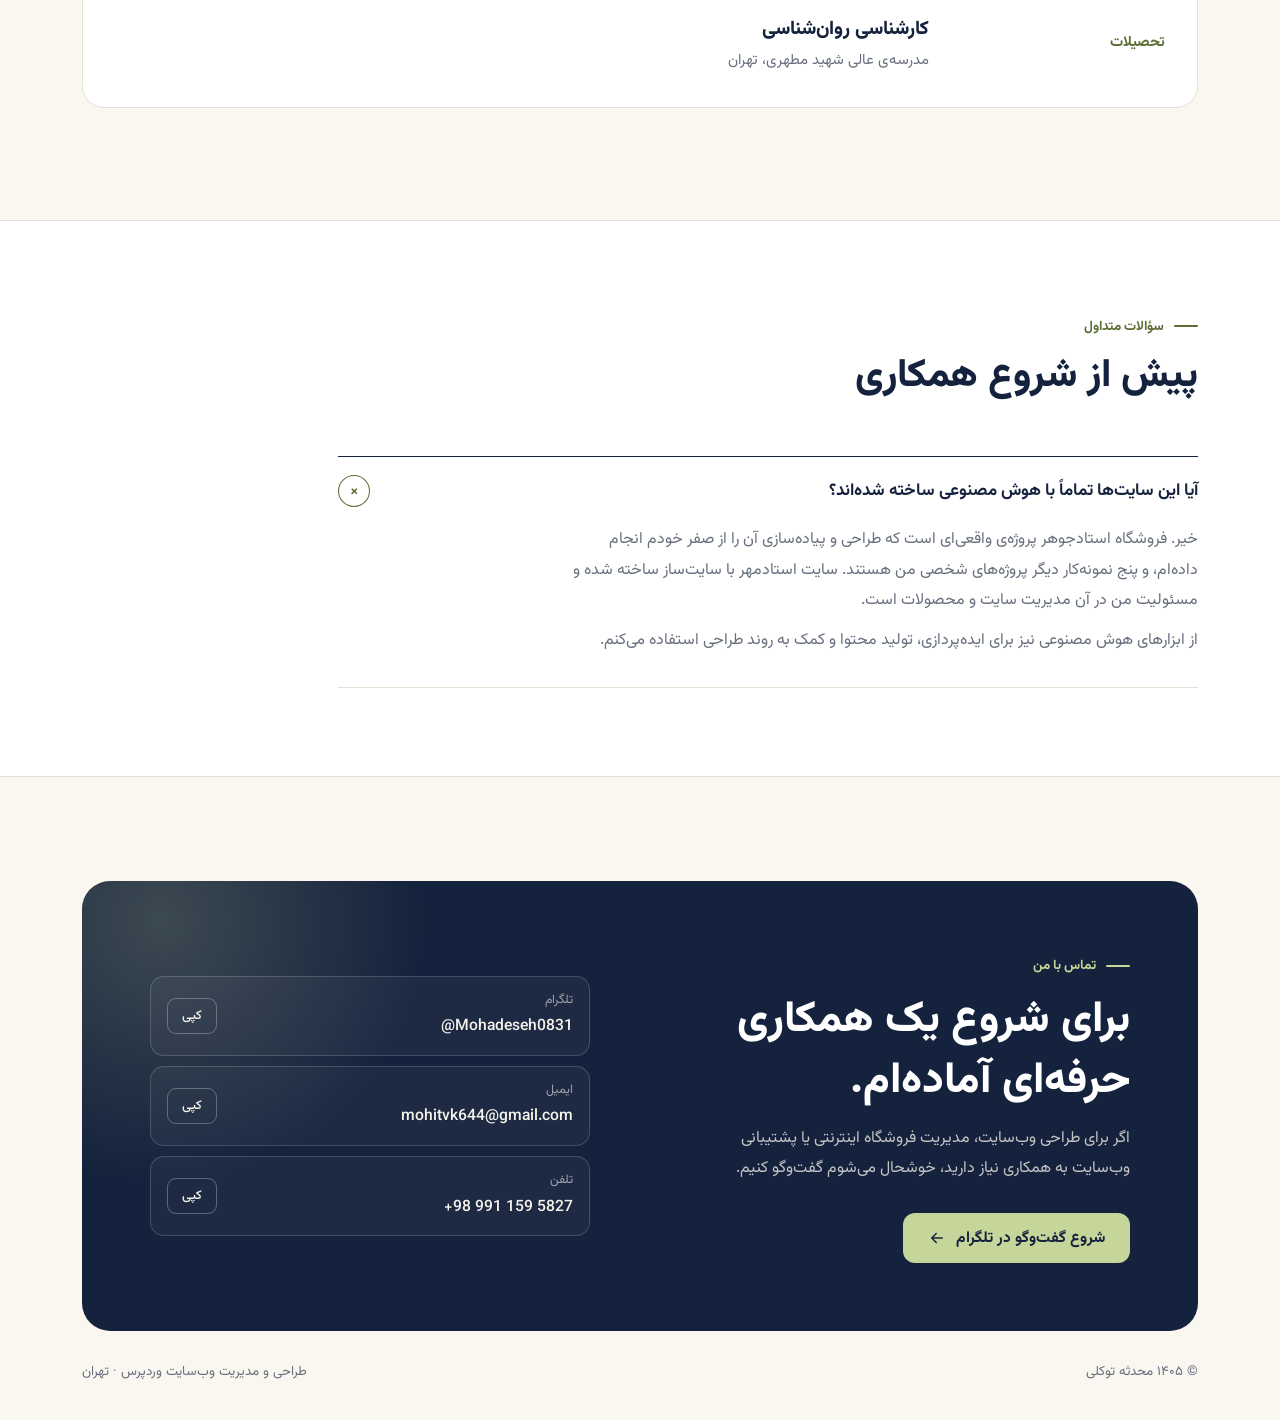
==== commit 718065df: "Remove 'one real store designed' stat from hero Co-Authored-By: Claude Opus 5.5 <noreply@anthropic.c" ====
--- a/index.html
+++ b/index.html
@@ -341,7 +341,6 @@
         <a class="btn btn-outline" href="#contact">ارتباط برای همکاری</a>
       </div>
       <div class="facts">
-        <div><b>۱</b><span>فروشگاه واقعی طراحی‌شده</span></div>
         <div><b>۵</b><span>نمونه‌طراحی شخصی</span></div>
         <div><b>۲</b><span>سایت فعال تحت مدیریت</span></div>
       </div>
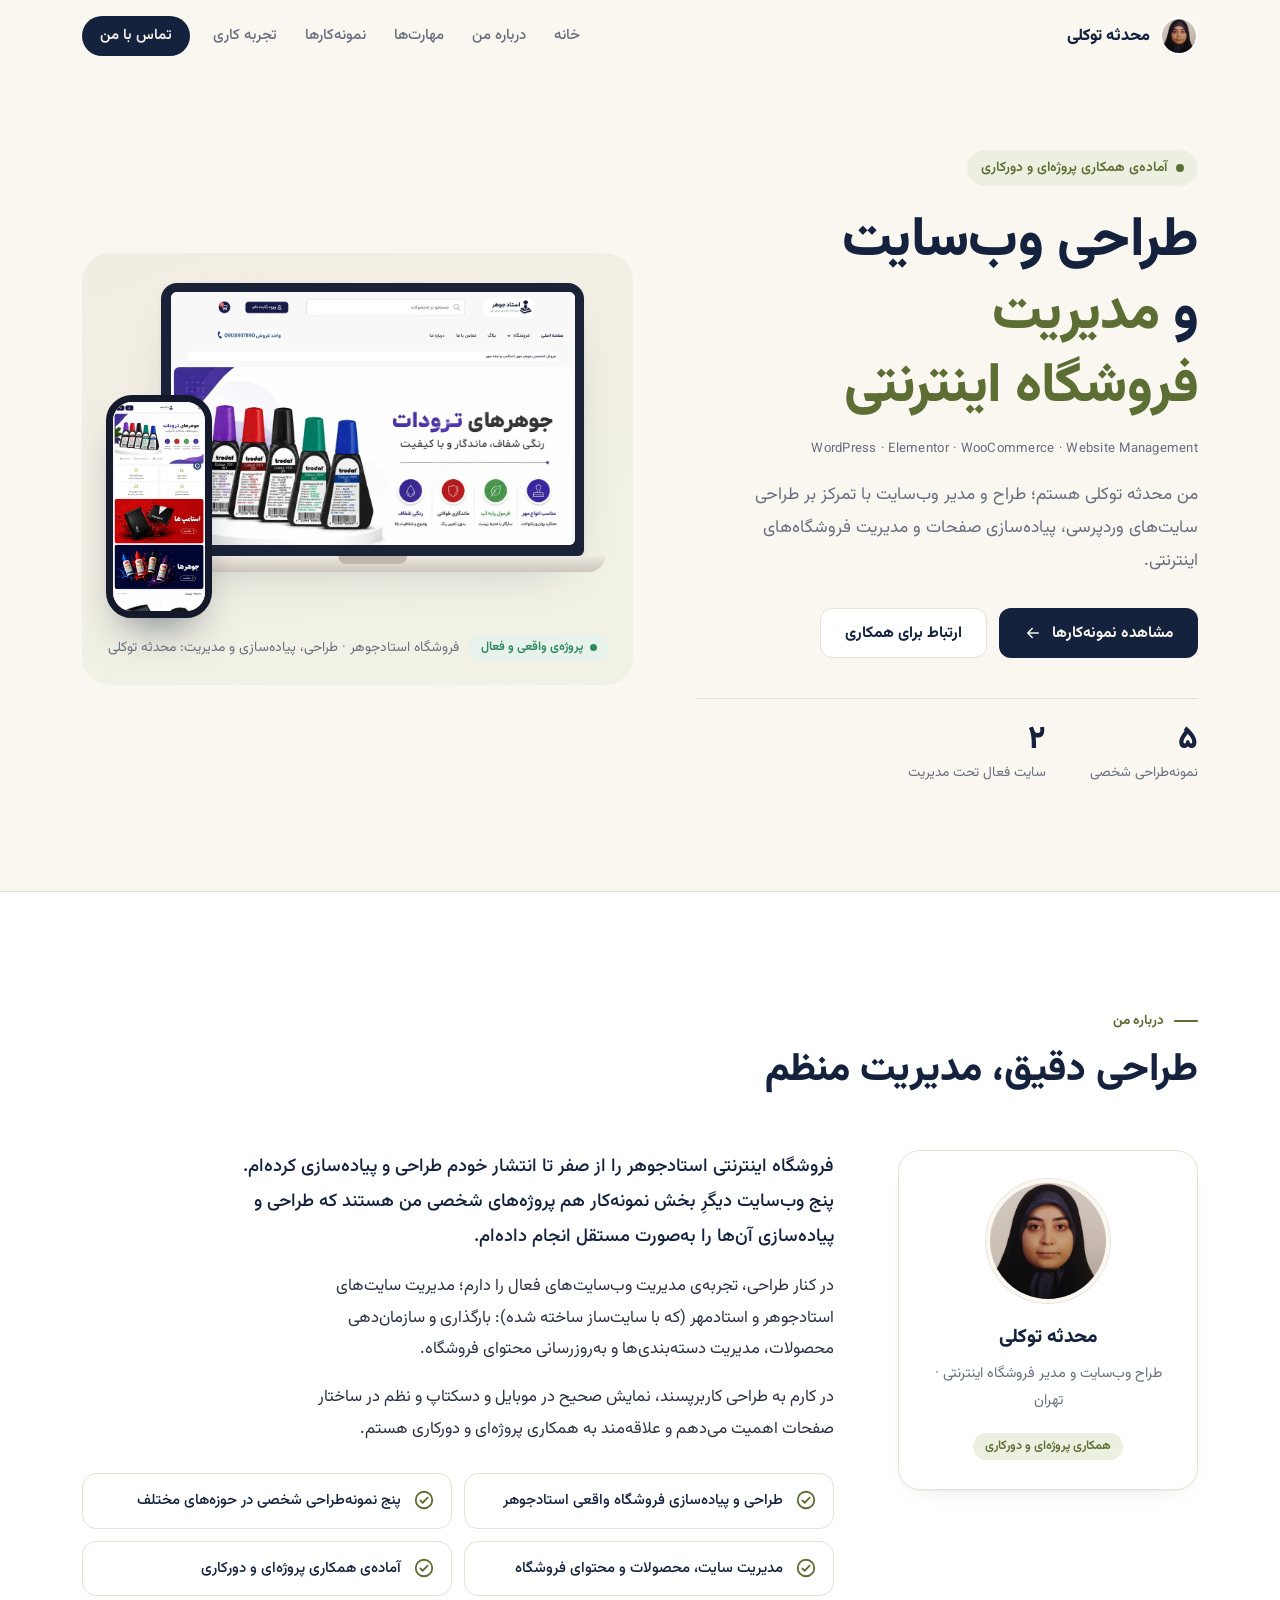
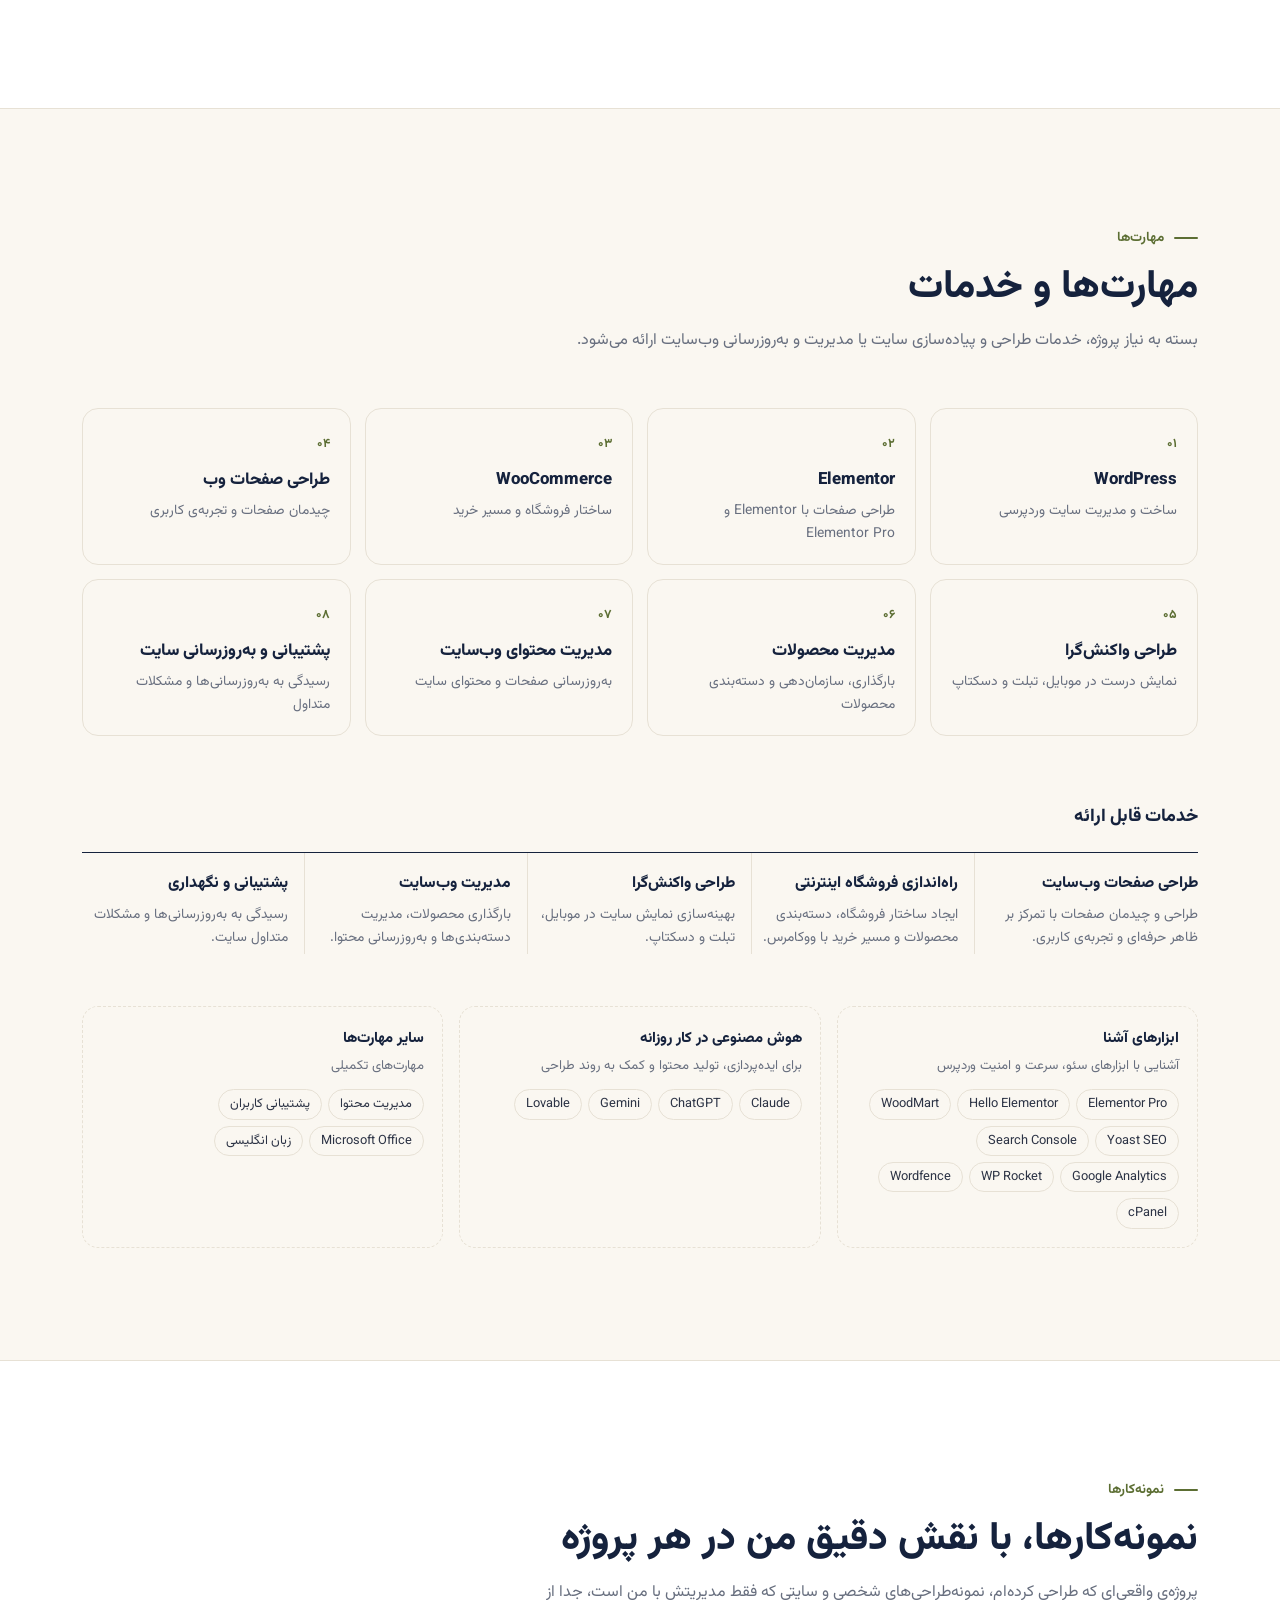
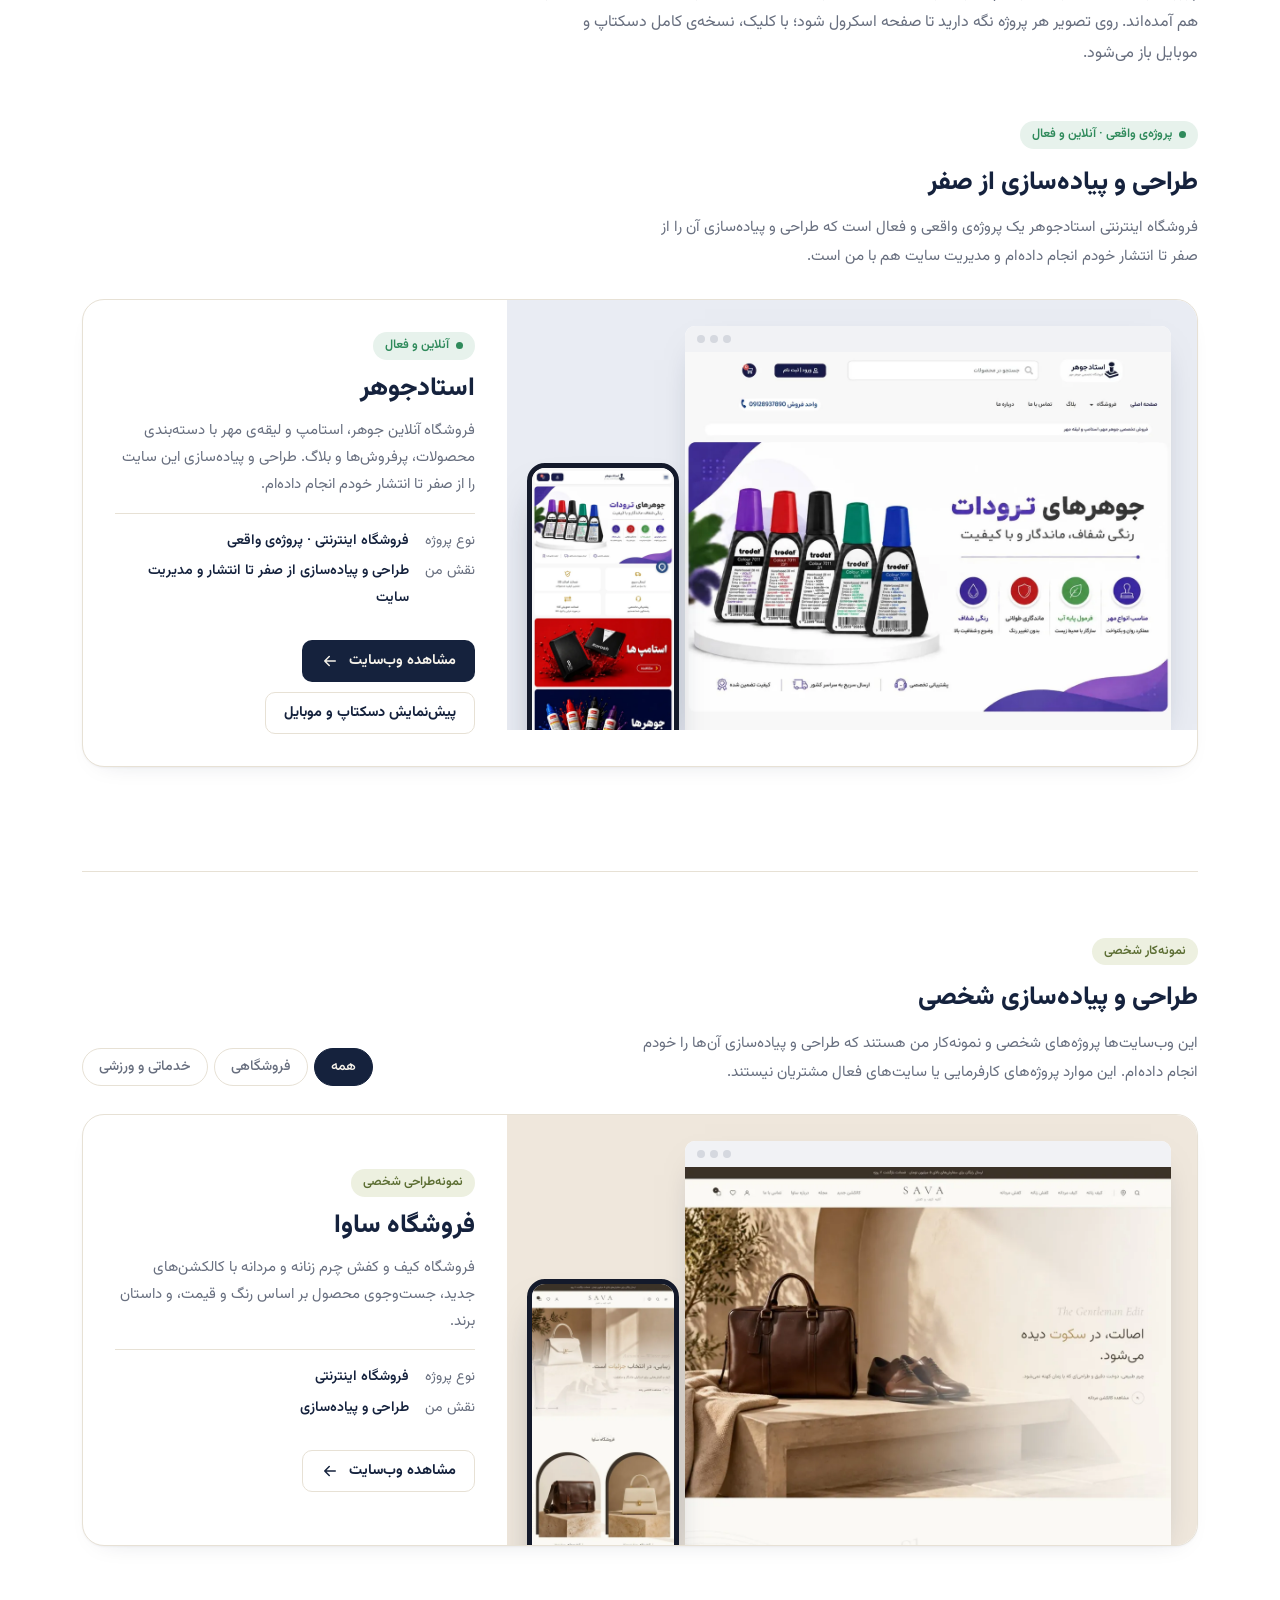
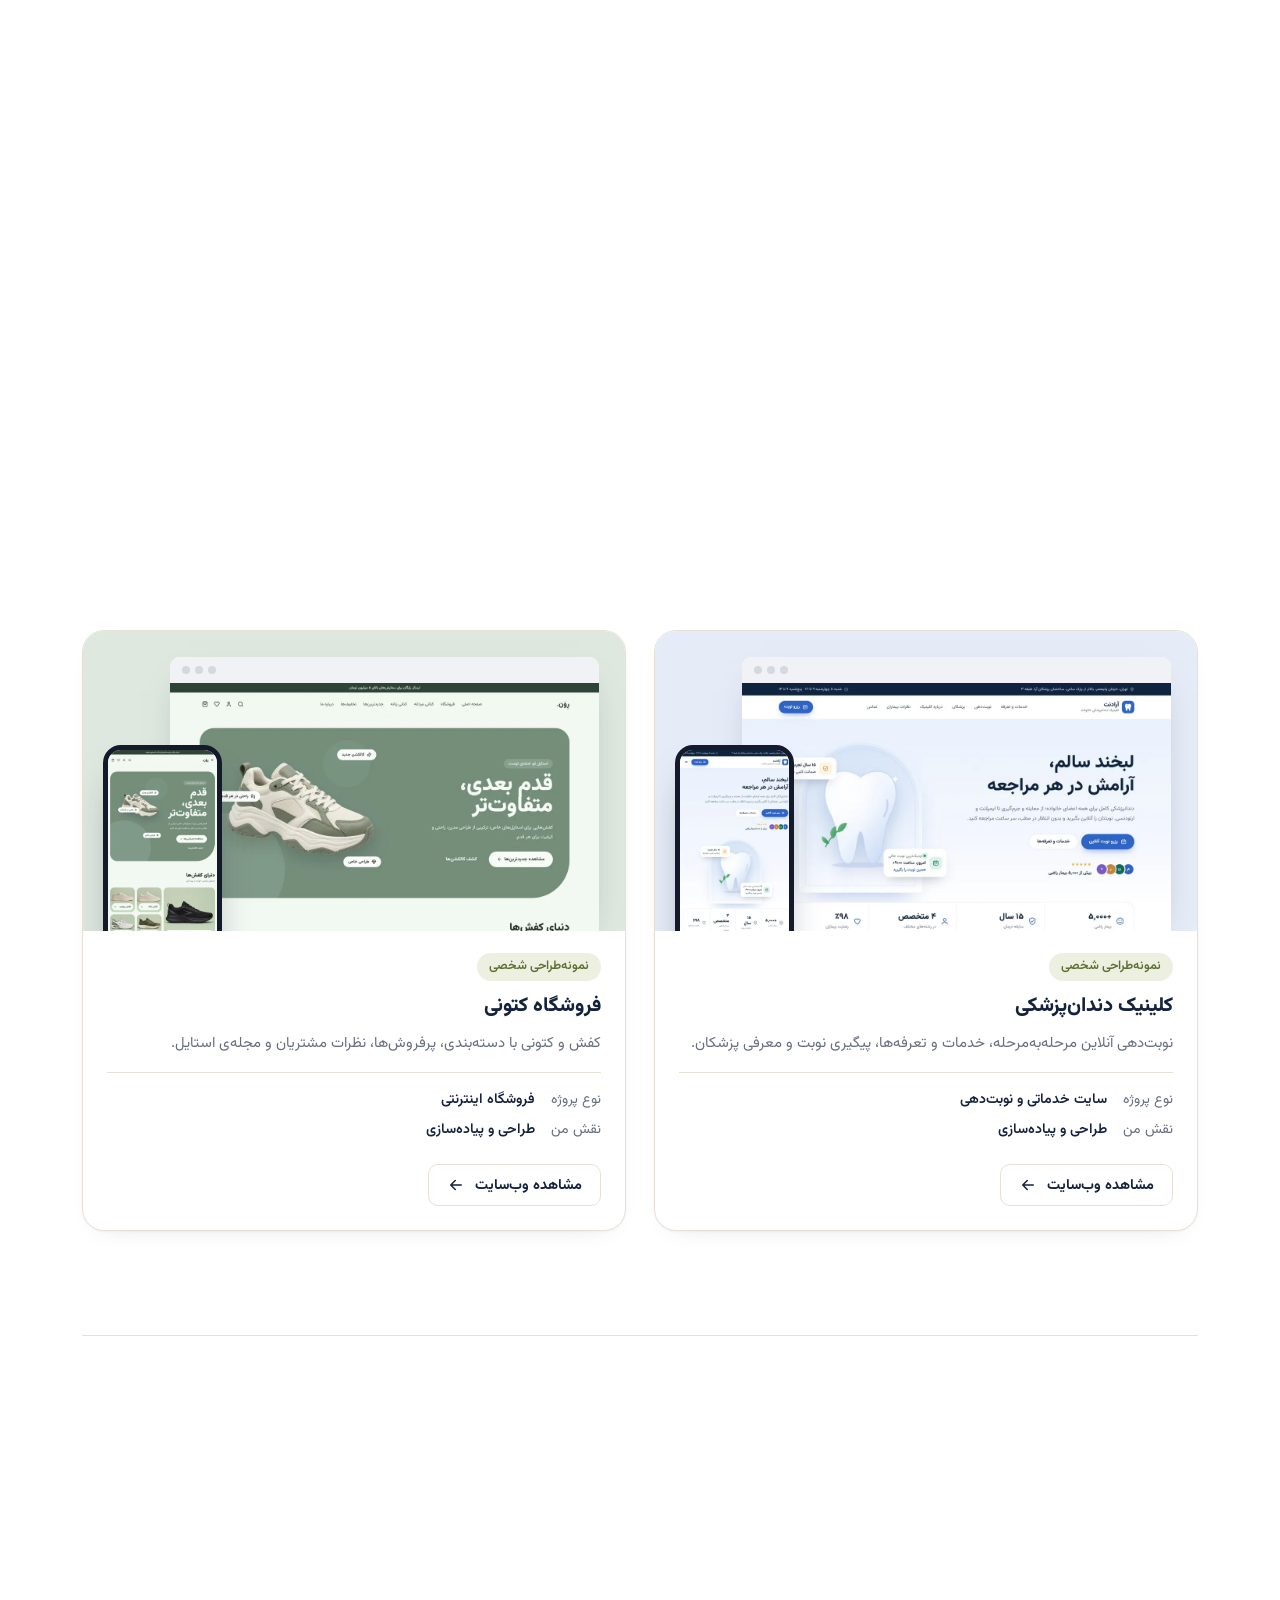
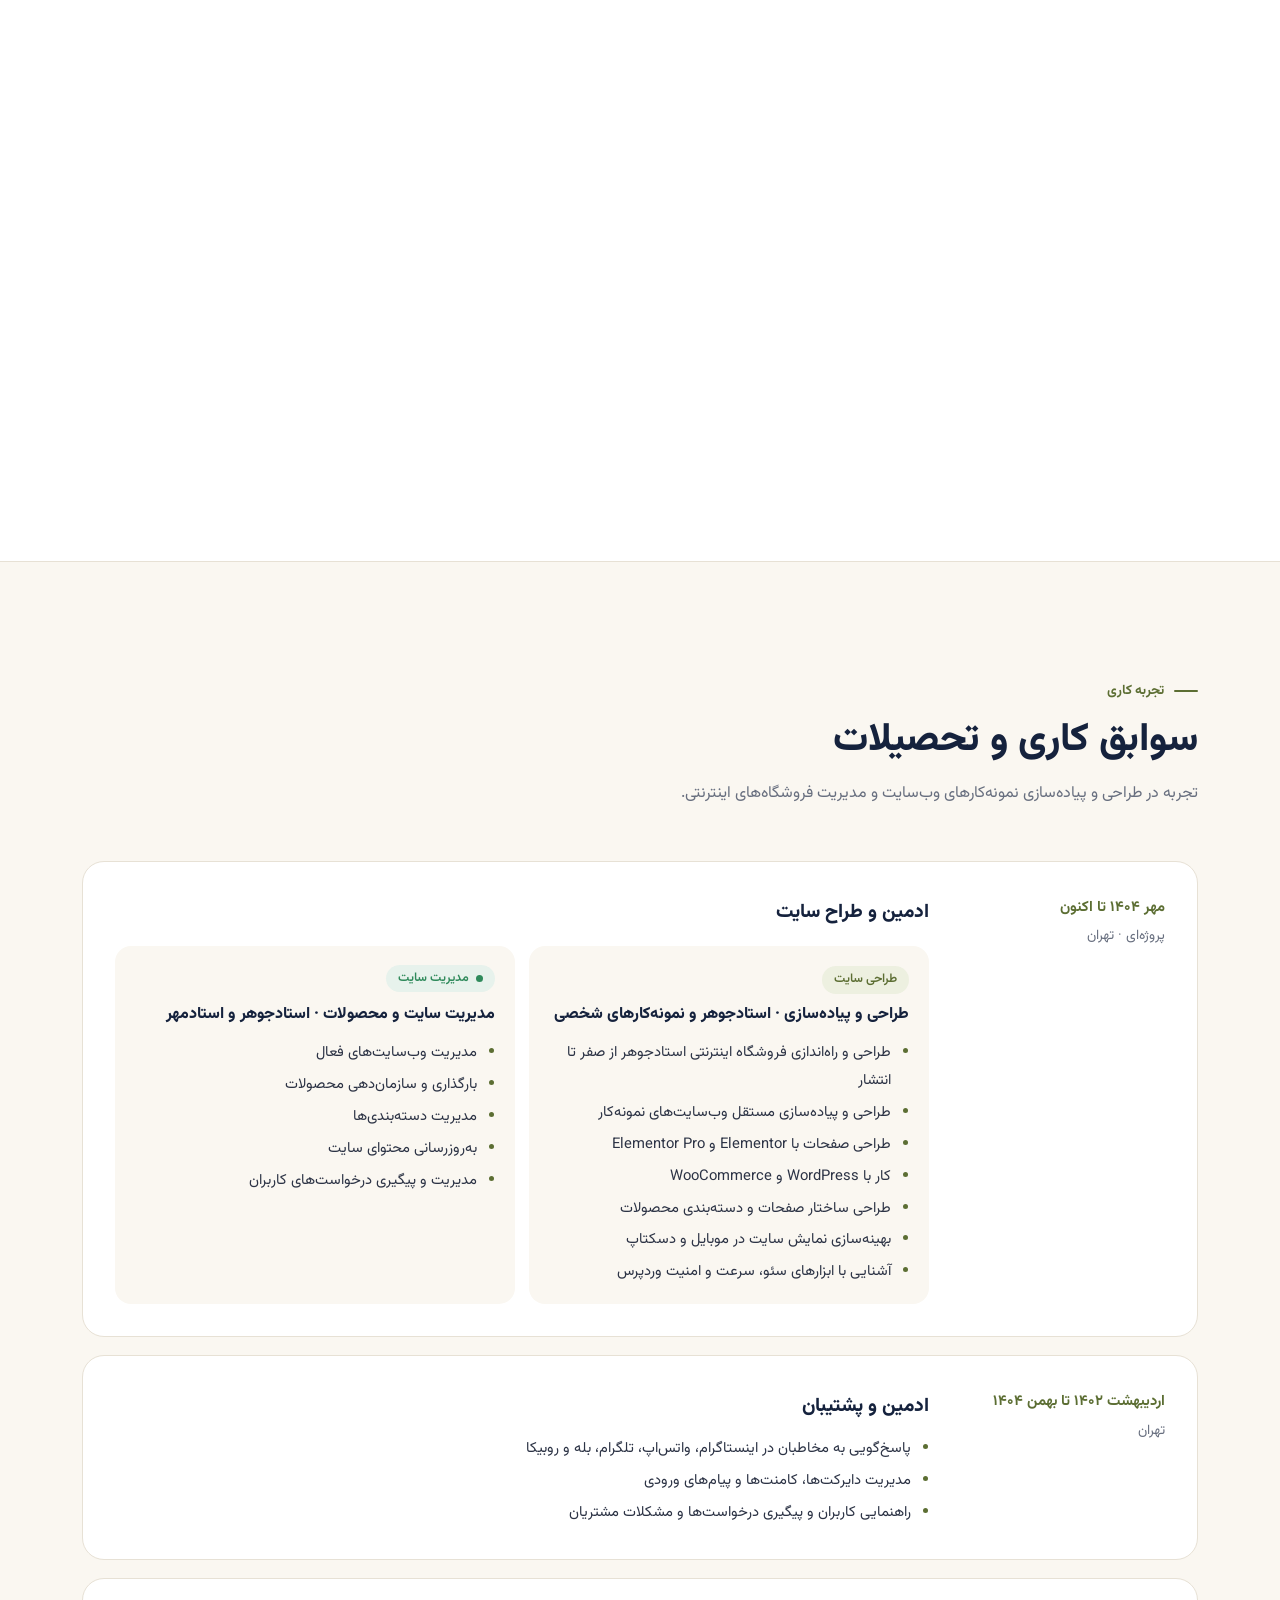
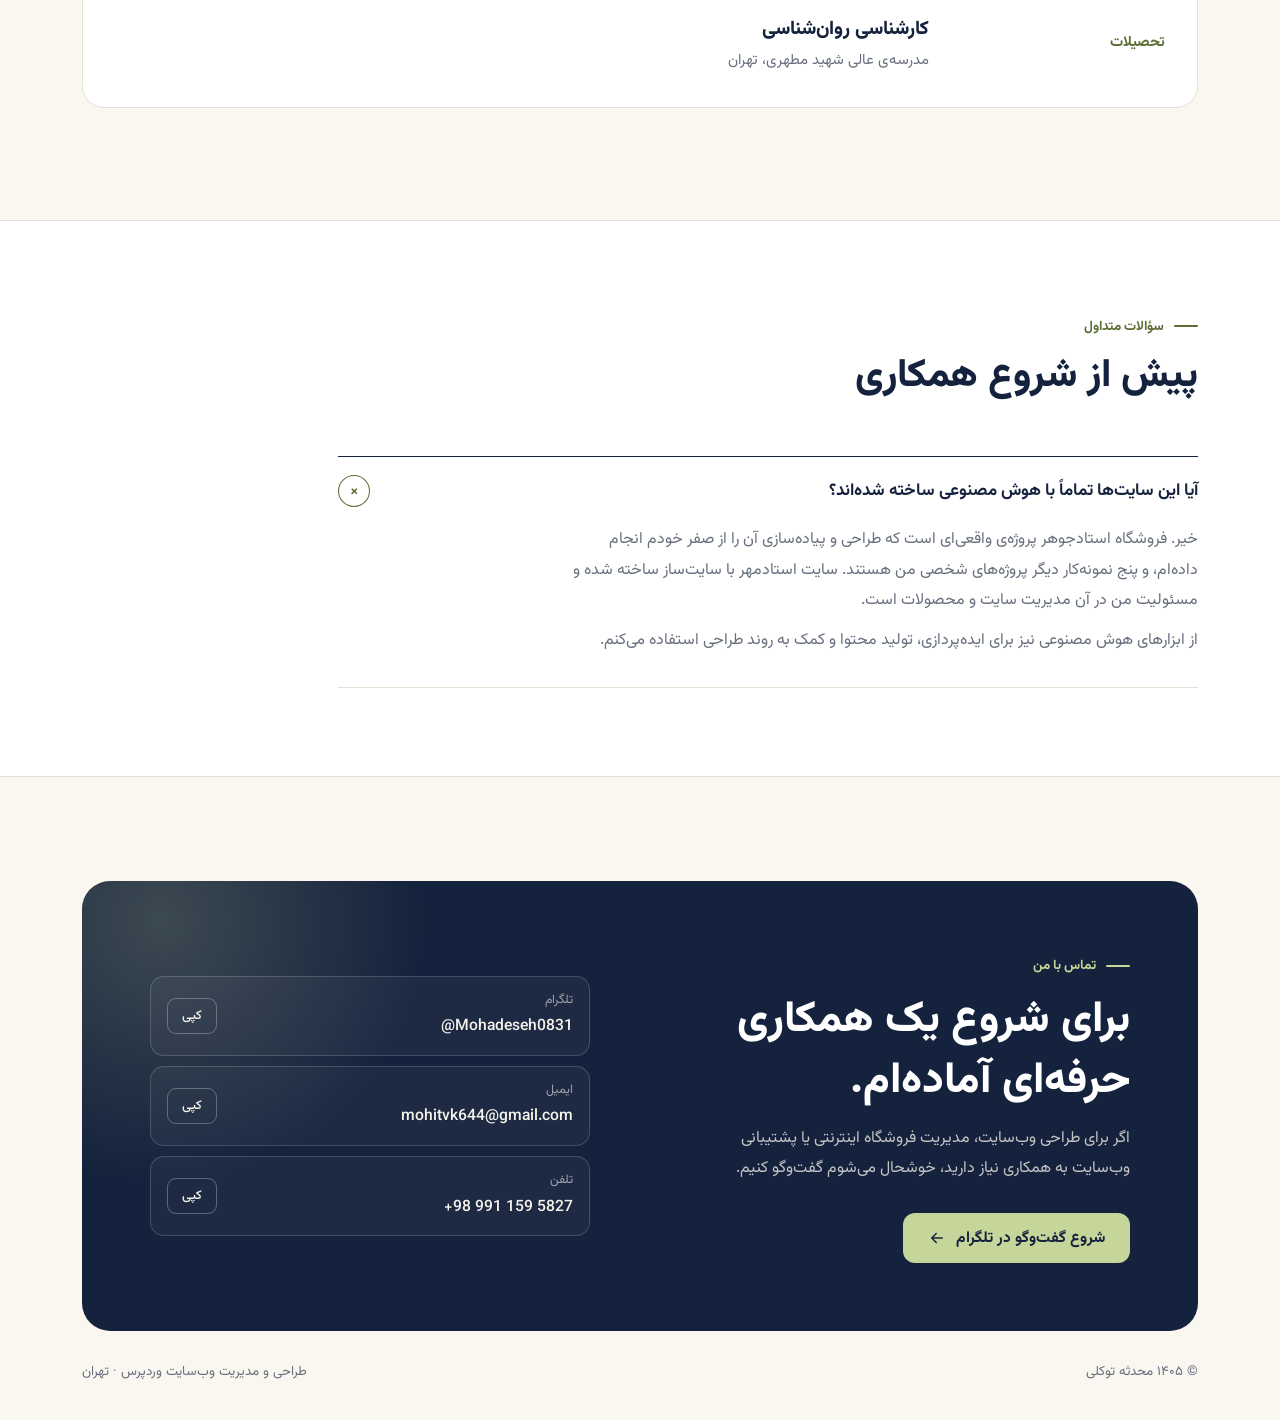
==== commit 91f88fca: "Update Ostadjohar desktop and mobile screenshots Co-Authored-By: Claude Opus 5.5 <noreply@anthropic." ====
--- a/index.html
+++ b/index.html
@@ -349,12 +349,12 @@
     <figure class="showcase reveal">
       <div class="devices">
       <div class="laptop">
-        <div class="lid"><div class="scr"><img src="img/johar-desk.webp" alt="صفحه‌ی اصلی فروشگاه استادجوهر در نمای دسکتاپ" width="1100" height="3285" fetchpriority="high"></div></div>
+        <div class="lid"><div class="scr"><img src="img/johar-desk.webp" alt="صفحه‌ی اصلی فروشگاه استادجوهر در نمای دسکتاپ" width="1100" height="3621" fetchpriority="high"></div></div>
         <div class="base"></div>
       </div>
       <div class="device-phone" id="heroPhone"><img src="img/johar-mob.webp" alt="نسخه‌ی موبایل فروشگاه استادجوهر"></div>
       </div>
-      <figcaption><span class="tag real">پروژه‌ی واقعی و فعال</span><a href="https://ostadjohar.ir/" target="_blank" rel="noopener" style="text-decoration:none">فروشگاه استادجوهر</a> · طراحی، پیاده‌سازی و مدیریت: محدثه توکلی</figcaption>
+      <figcaption><span class="tag real">پروژه‌ی واقعی و فعال</span><span><a href="https://ostadjohar.ir/" target="_blank" rel="noopener" style="text-decoration:none">فروشگاه استادجوهر</a> · طراحی، پیاده‌سازی و مدیریت: محدثه توکلی</span></figcaption>
     </figure>
   </section>
 
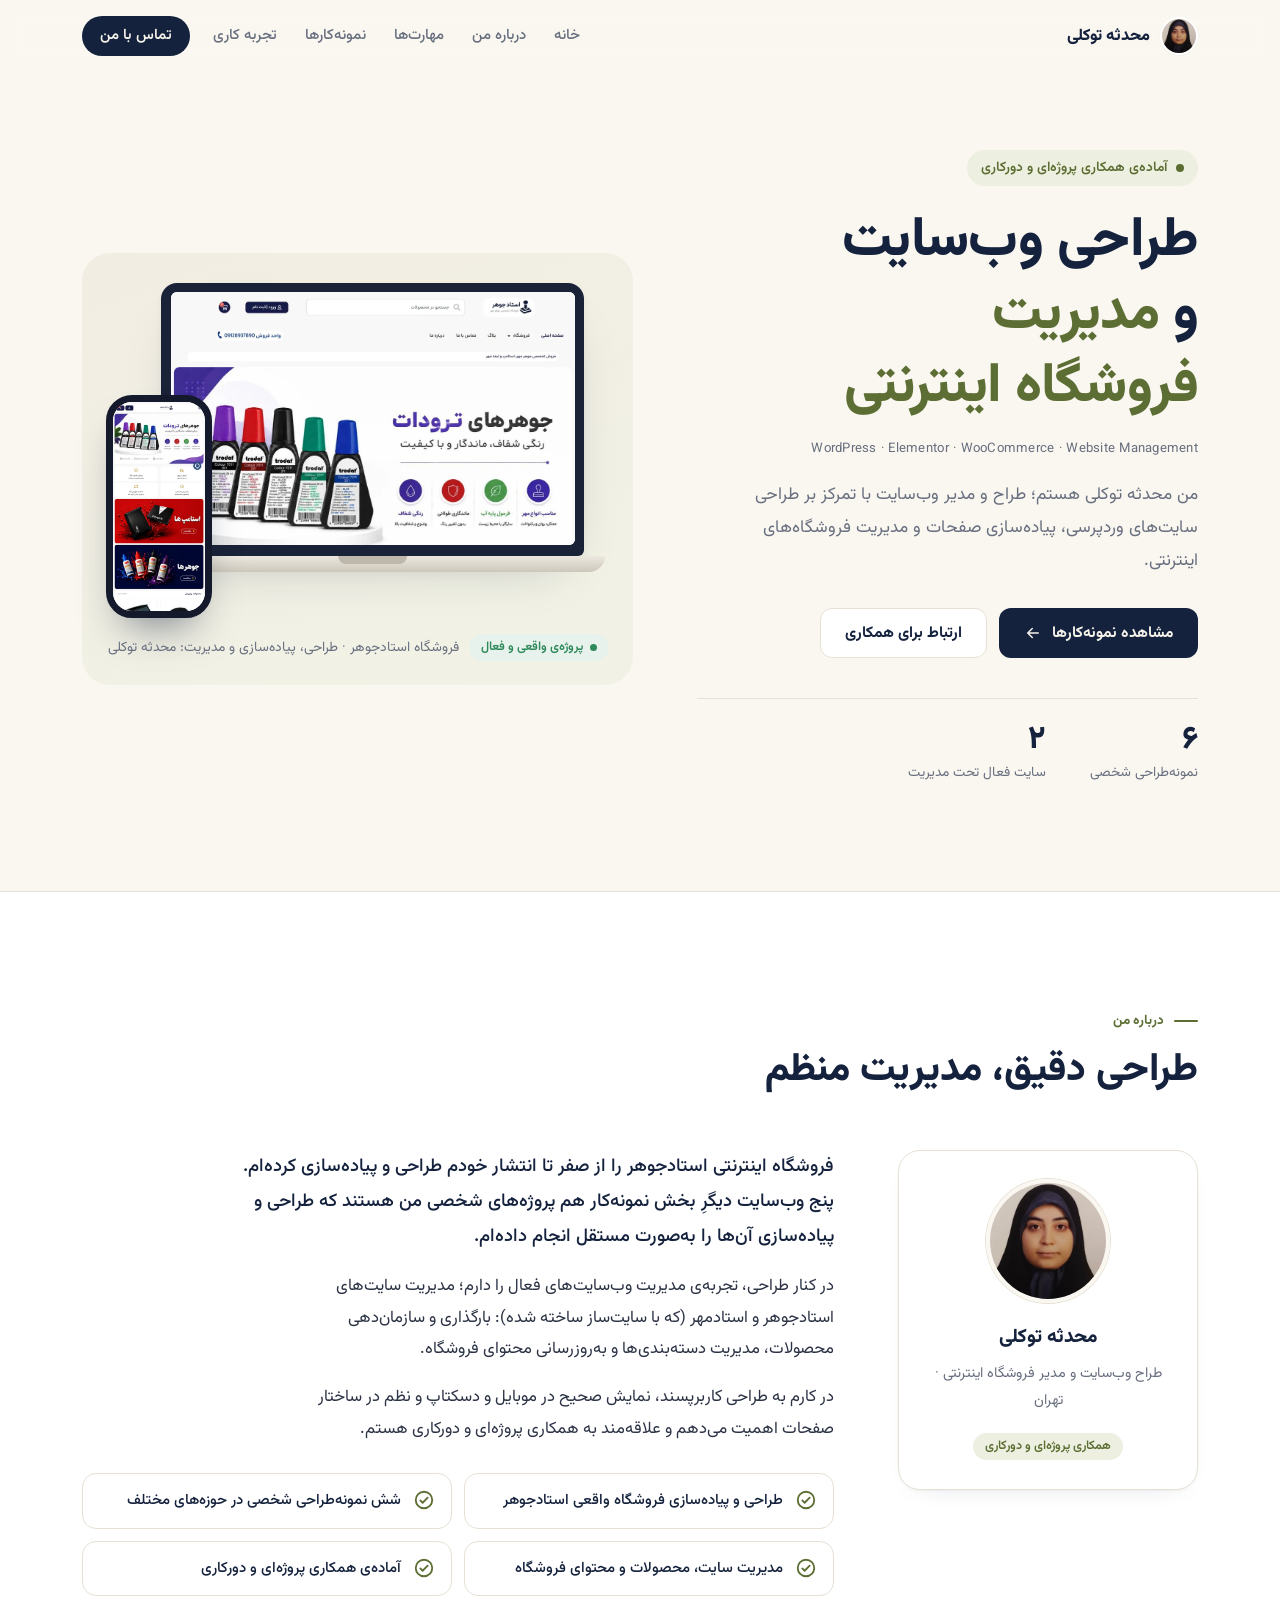
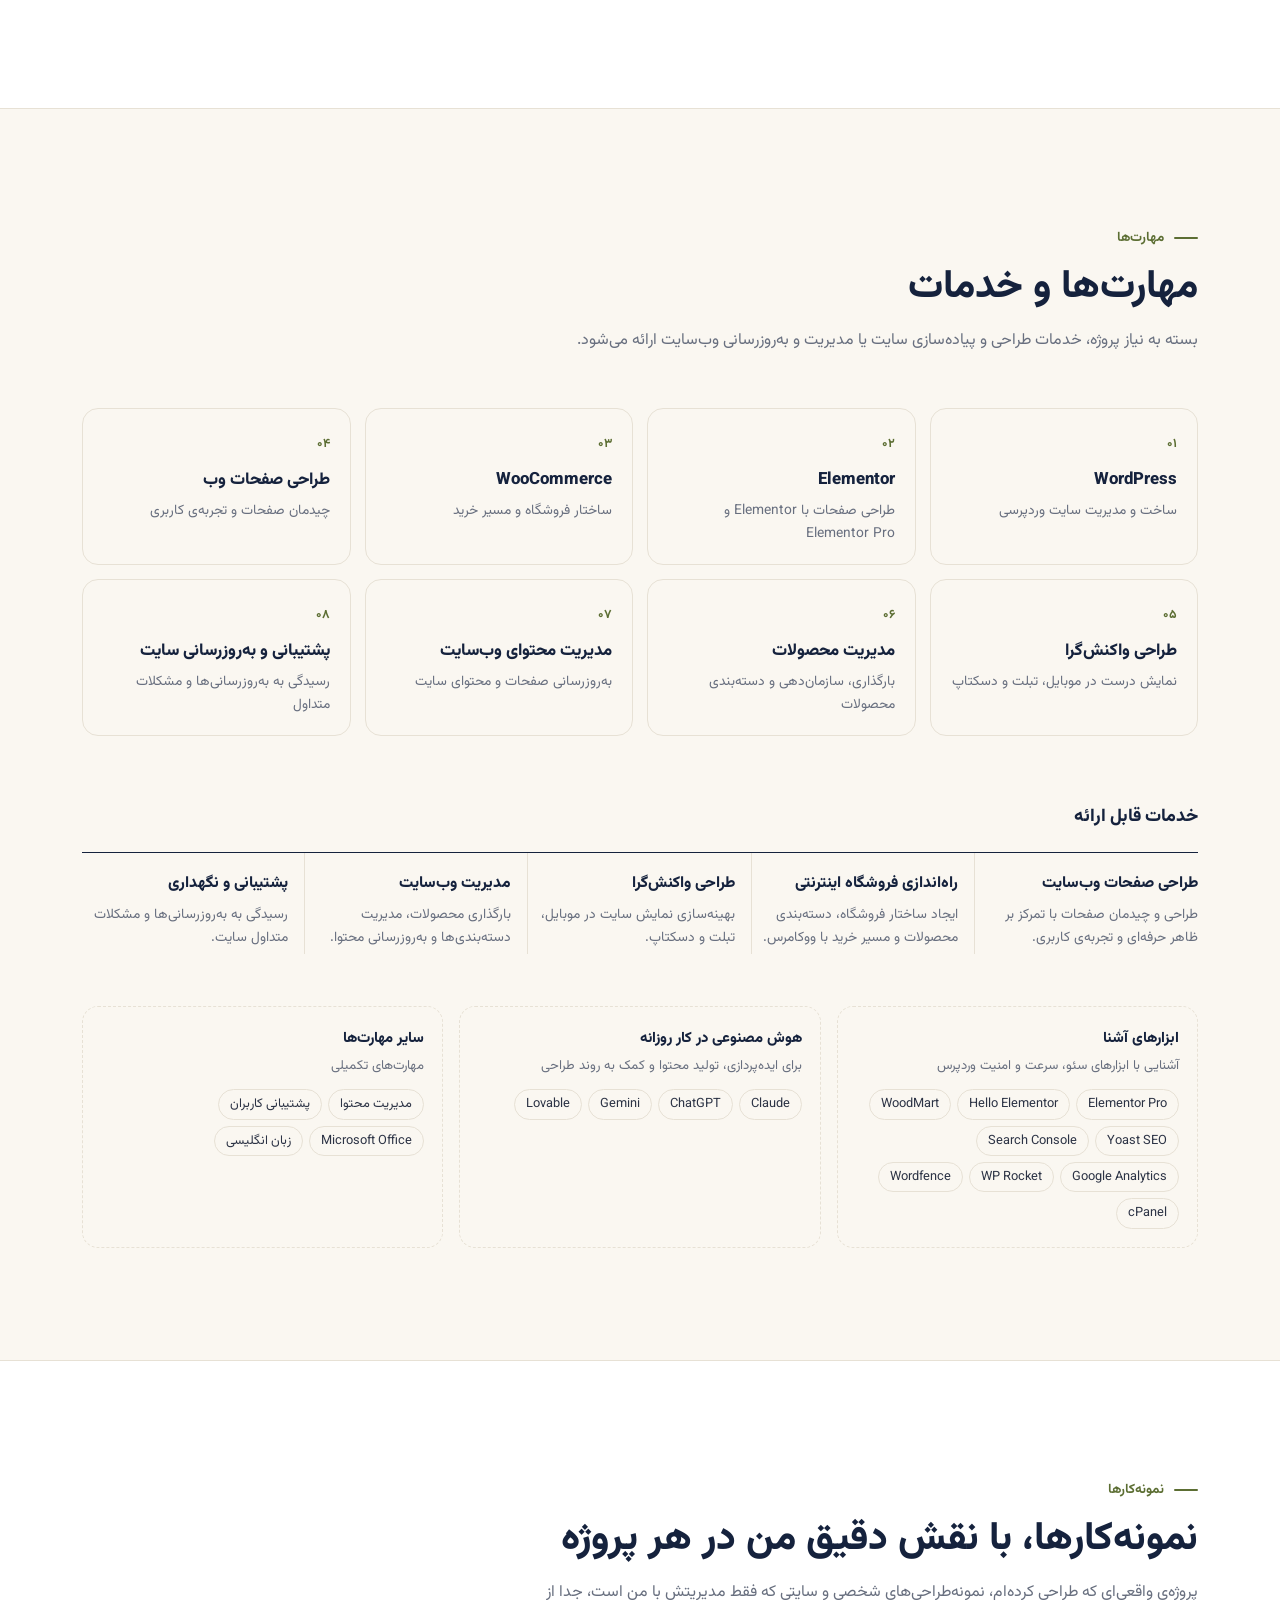
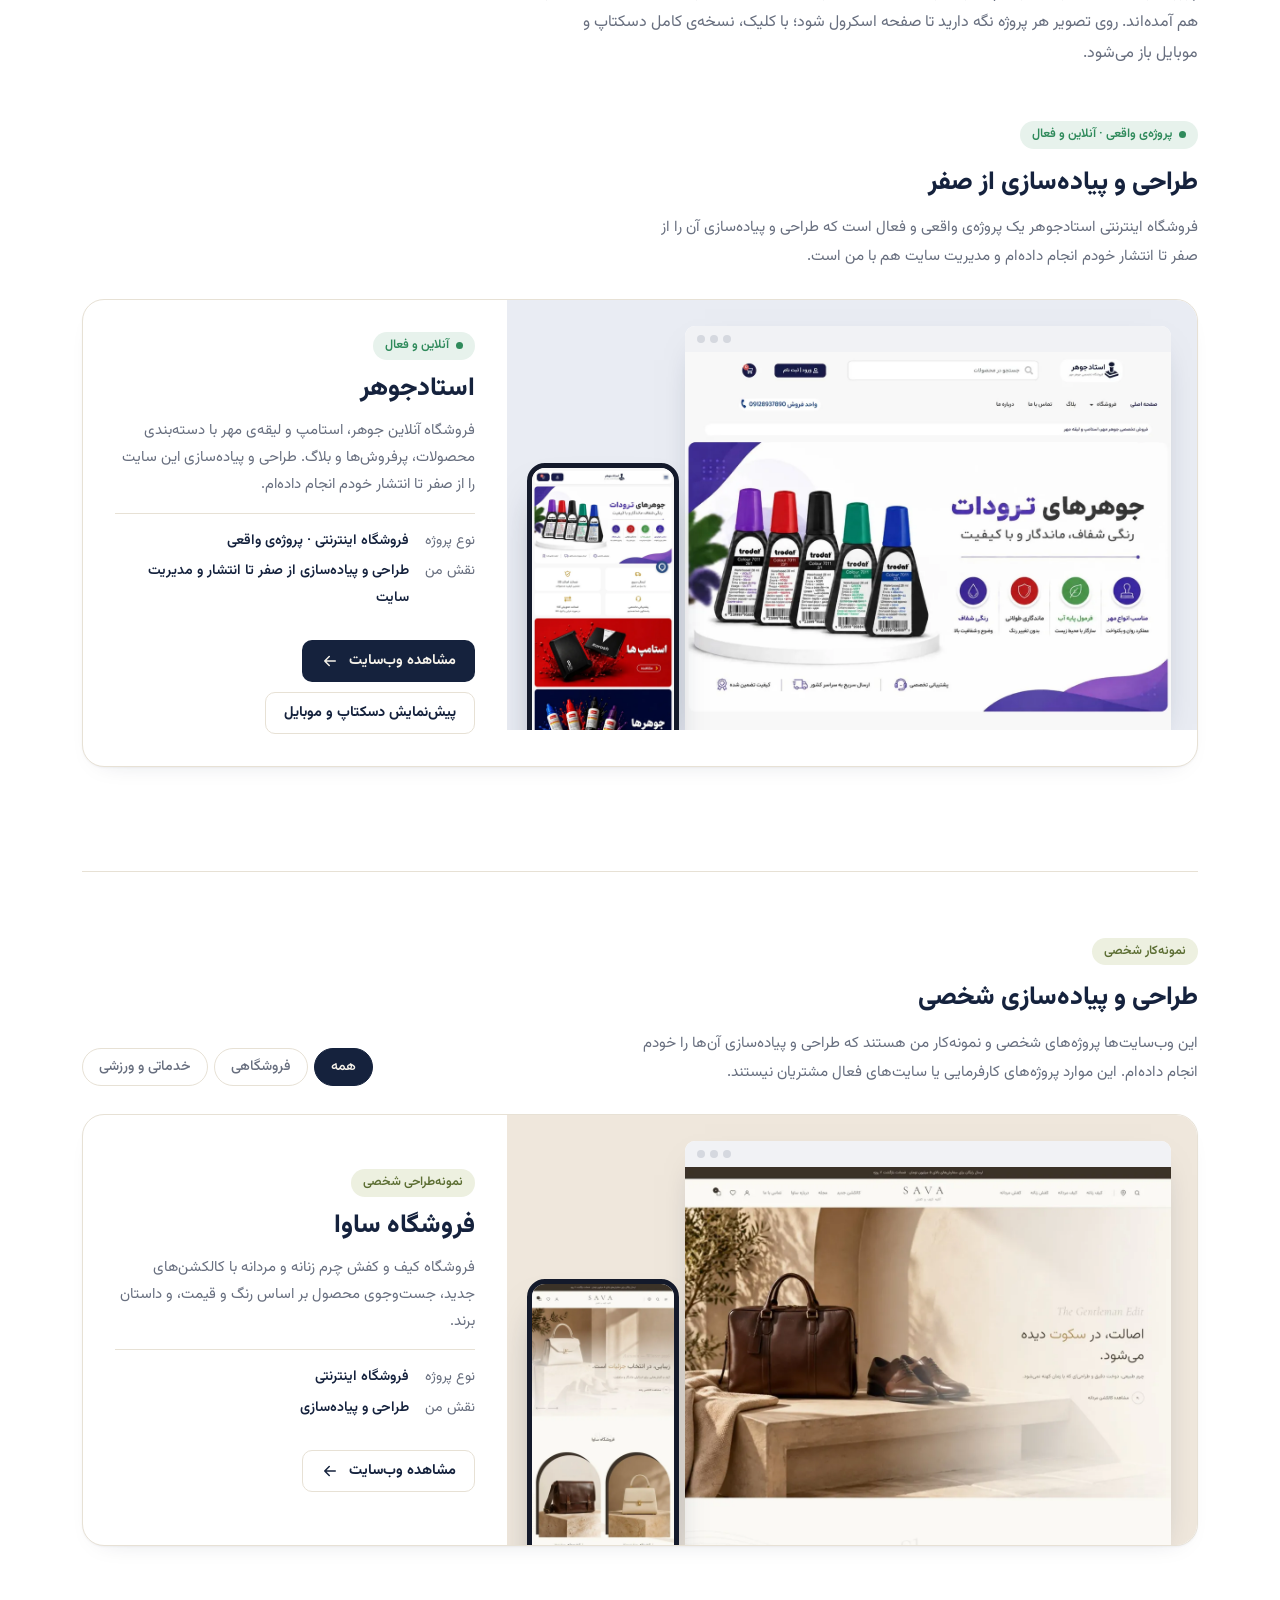
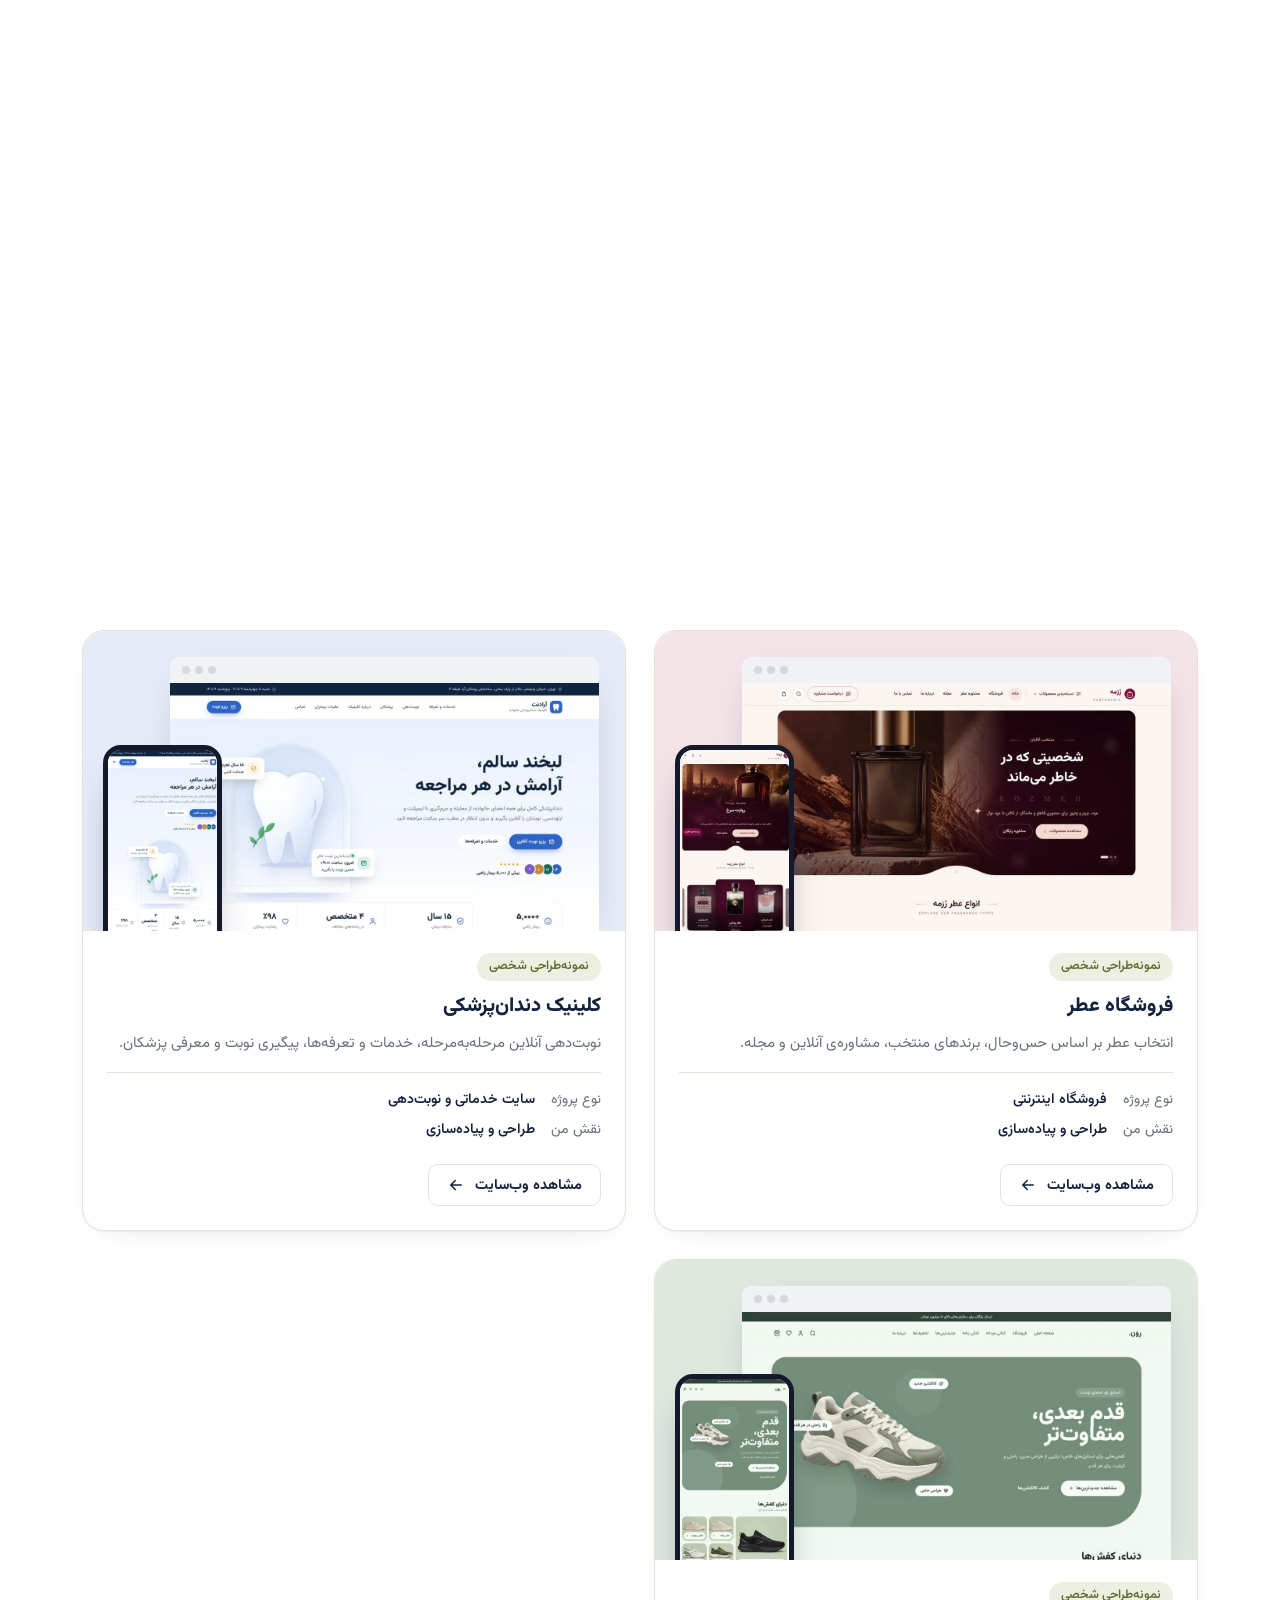
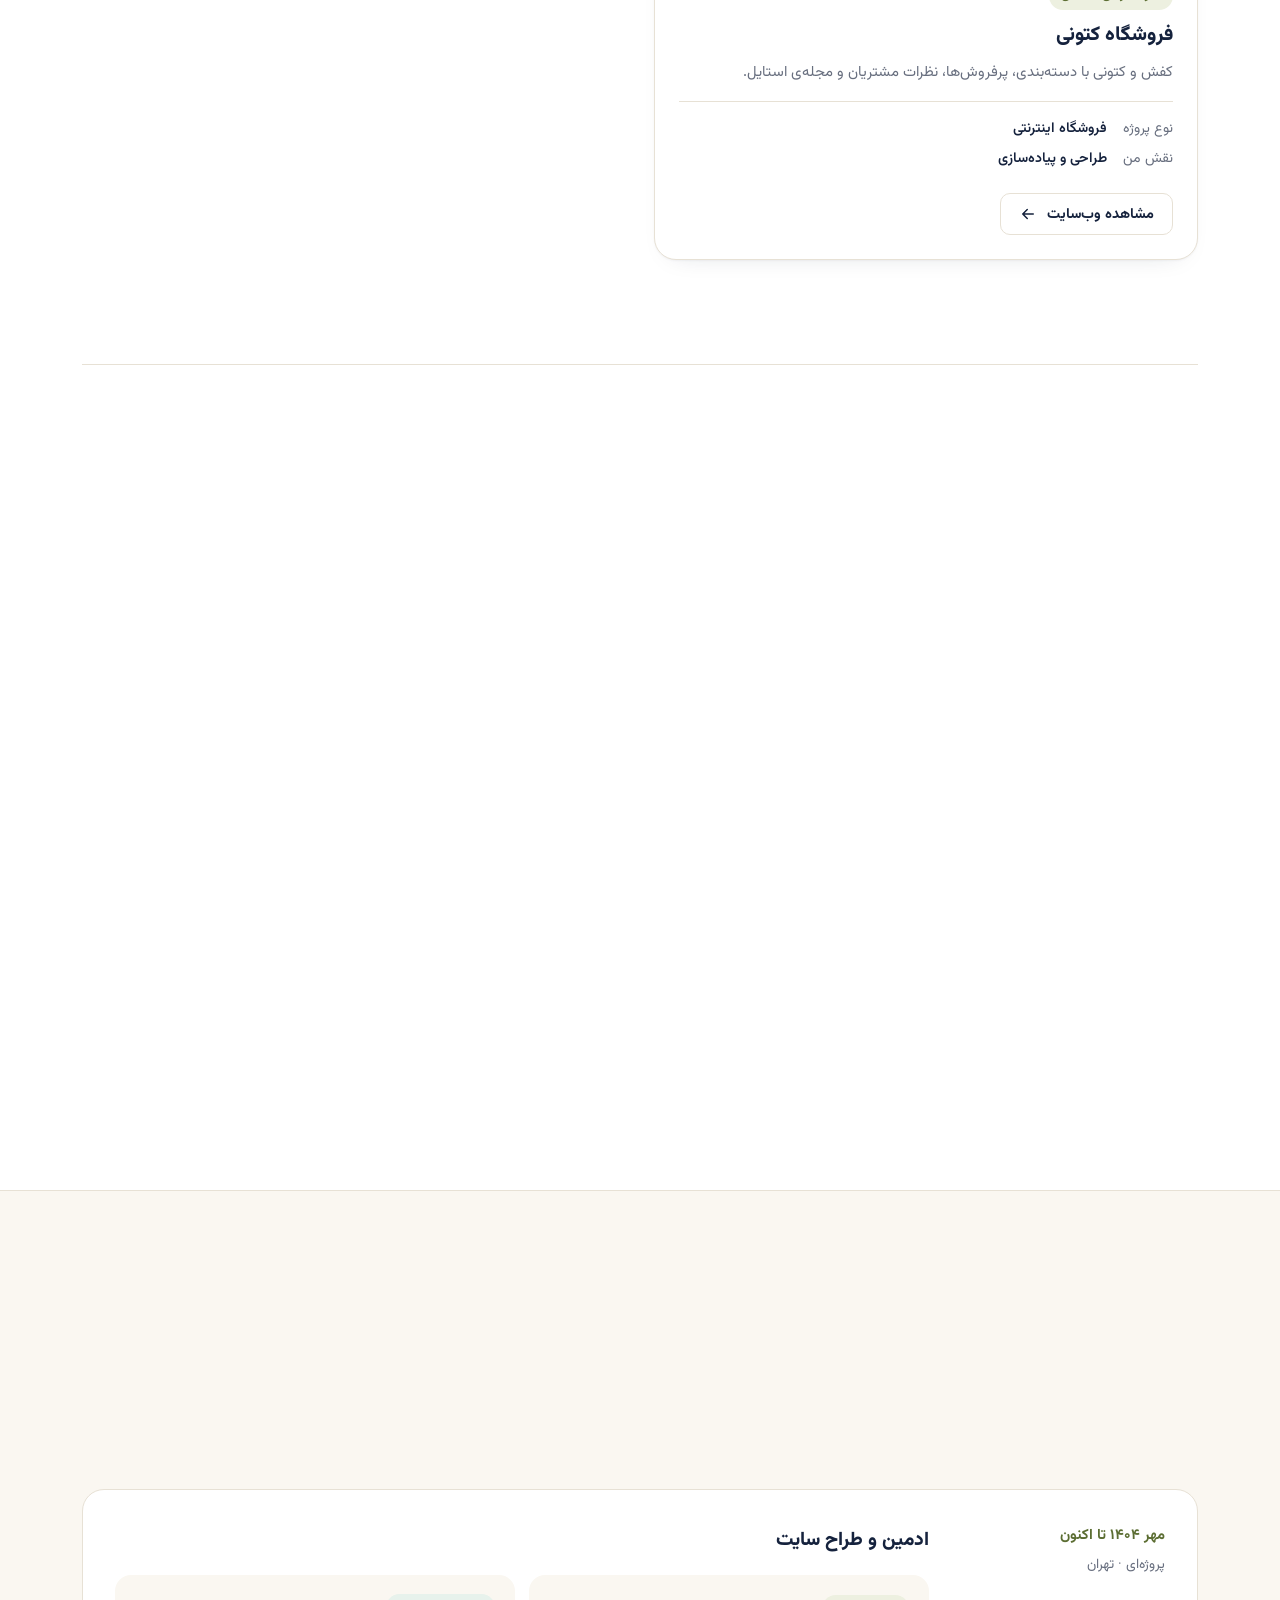
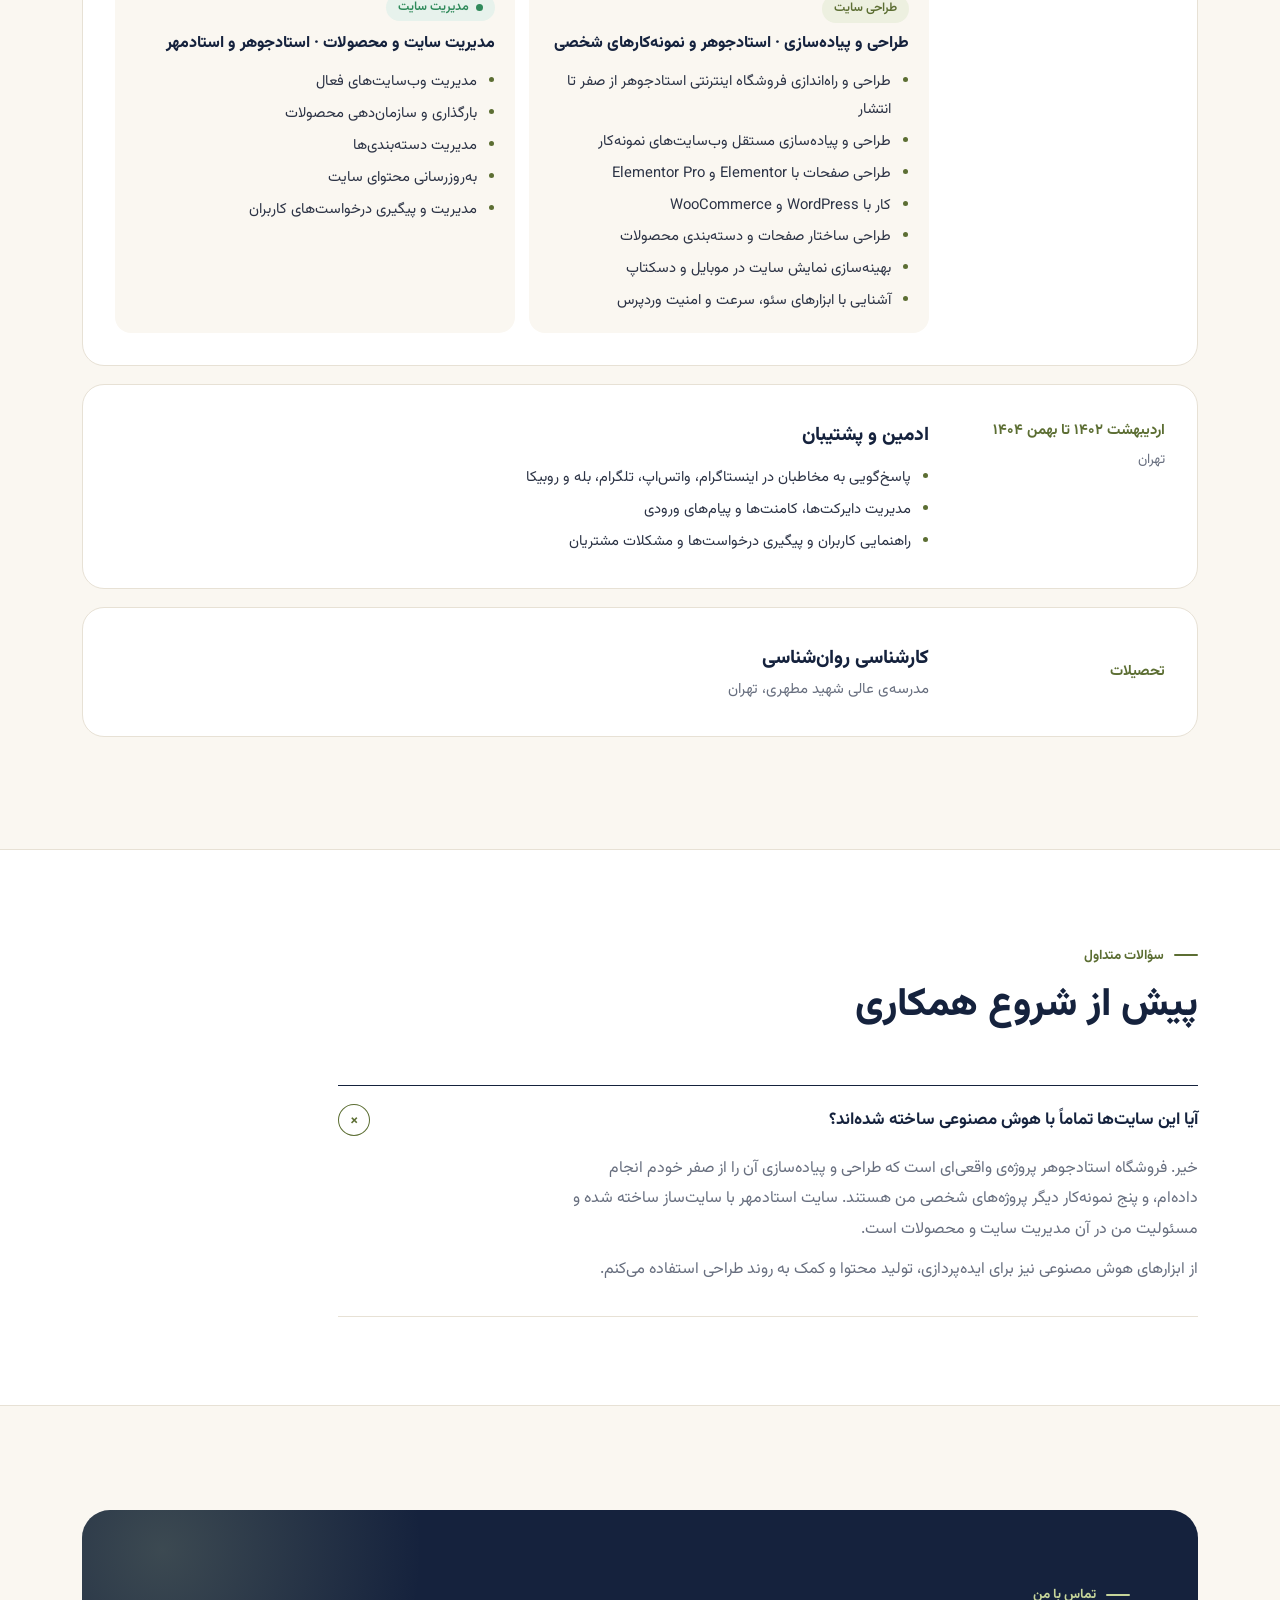
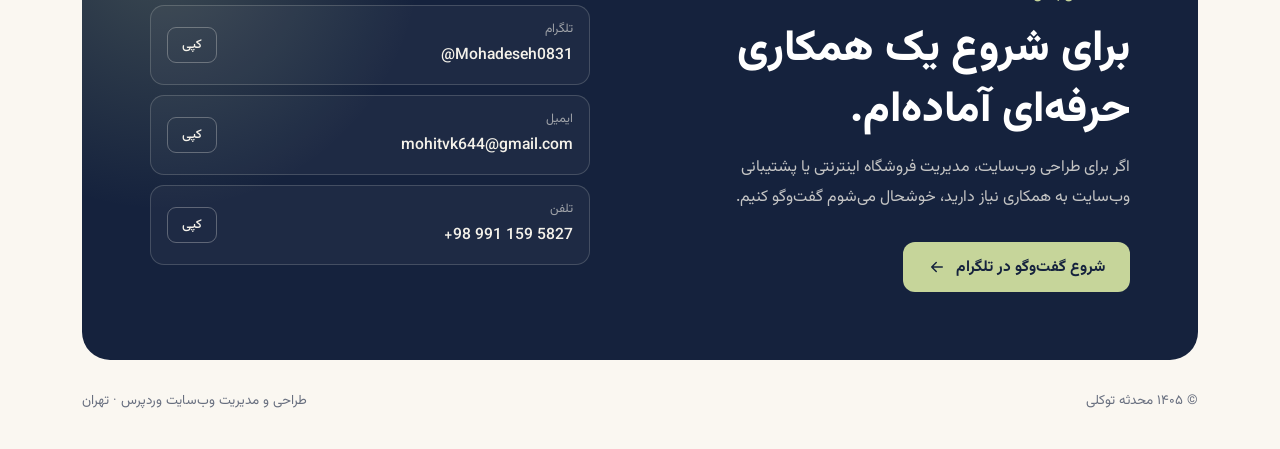
==== commit de96f3e6: "Add Rosaline beauty salon project next to Viona Fitness Co-Authored-By: Claude Opus 5.5 <noreply@ant" ====
--- a/index.html
+++ b/index.html
@@ -341,7 +341,7 @@
         <a class="btn btn-outline" href="#contact">ارتباط برای همکاری</a>
       </div>
       <div class="facts">
-        <div><b>۵</b><span>نمونه‌طراحی شخصی</span></div>
+        <div><b>۶</b><span>نمونه‌طراحی شخصی</span></div>
         <div><b>۲</b><span>سایت فعال تحت مدیریت</span></div>
       </div>
     </div>
@@ -378,7 +378,7 @@
           <p>در کارم به طراحی کاربرپسند، نمایش صحیح در موبایل و دسکتاپ و نظم در ساختار صفحات اهمیت می‌دهم و علاقه‌مند به همکاری پروژه‌ای و دورکاری هستم.</p>
           <ul class="highlights">
             <li><svg viewBox="0 0 24 24" fill="none" stroke="currentColor" stroke-width="2" stroke-linecap="round" stroke-linejoin="round" aria-hidden="true"><circle cx="12" cy="12" r="9"/><path d="M8 12.5l2.5 2.5L16 9.5"/></svg>طراحی و پیاده‌سازی فروشگاه واقعی استادجوهر</li>
-            <li><svg viewBox="0 0 24 24" fill="none" stroke="currentColor" stroke-width="2" stroke-linecap="round" stroke-linejoin="round" aria-hidden="true"><circle cx="12" cy="12" r="9"/><path d="M8 12.5l2.5 2.5L16 9.5"/></svg>پنج نمونه‌طراحی شخصی در حوزه‌های مختلف</li>
+            <li><svg viewBox="0 0 24 24" fill="none" stroke="currentColor" stroke-width="2" stroke-linecap="round" stroke-linejoin="round" aria-hidden="true"><circle cx="12" cy="12" r="9"/><path d="M8 12.5l2.5 2.5L16 9.5"/></svg>شش نمونه‌طراحی شخصی در حوزه‌های مختلف</li>
             <li><svg viewBox="0 0 24 24" fill="none" stroke="currentColor" stroke-width="2" stroke-linecap="round" stroke-linejoin="round" aria-hidden="true"><circle cx="12" cy="12" r="9"/><path d="M8 12.5l2.5 2.5L16 9.5"/></svg>مدیریت سایت، محصولات و محتوای فروشگاه</li>
             <li><svg viewBox="0 0 24 24" fill="none" stroke="currentColor" stroke-width="2" stroke-linecap="round" stroke-linejoin="round" aria-hidden="true"><circle cx="12" cy="12" r="9"/><path d="M8 12.5l2.5 2.5L16 9.5"/></svg>آماده‌ی همکاری پروژه‌ای و دورکاری</li>
           </ul>
@@ -603,6 +603,8 @@
     type:"فروشگاه اینترنتی", platform:"WordPress (طرح اولیه با Lovable)", desk:"img/sava-desk.webp", mob:"img/sava-mob.webp", st:"#EFE7DC" },
   { cat:"biz", title:"باشگاه ویونا فیتنس", desc:"سایت باشگاه تخصصی بانوان با معرفی کلاس‌ها، مربیان، پلن‌های عضویت، رزرو سانس و نظرات اعضا.",
     type:"سایت ورزشی و رزرو آنلاین", platform:"WordPress", desk:"img/viona-desk.webp", mob:"img/viona-mob.webp", st:"#EFE6EE" },
+  { cat:"biz", title:"سالن زیبایی رُزالین", desc:"سایت سالن زیبایی با خدمات و قیمت‌ها، معرفی آرایشگران، گالری نمونه‌کار، رزرو آنلاین چندمرحله‌ای با تقویم شمسی، پنل مشتری و پنل مدیریت نوبت‌ها.",
+    type:"سایت خدماتی و رزرو آنلاین", platform:"WordPress (طرح اولیه با Lovable)", desk:"img/salon-desk.webp", mob:"img/salon-mob.webp", st:"#F5E1DE" },
   { cat:"shop", title:"فروشگاه عطر", desc:"انتخاب عطر بر اساس حس‌وحال، برندهای منتخب، مشاوره‌ی آنلاین و مجله.",
     type:"فروشگاه اینترنتی", platform:"WordPress", desk:"img/perfume-desk.webp", mob:"img/perfume-mob.webp", st:"#F3E4E8" },
   { cat:"biz", title:"کلینیک دندان‌پزشکی", desc:"نوبت‌دهی آنلاین مرحله‌به‌مرحله، خدمات و تعرفه‌ها، پیگیری نوبت و معرفی پزشکان.",
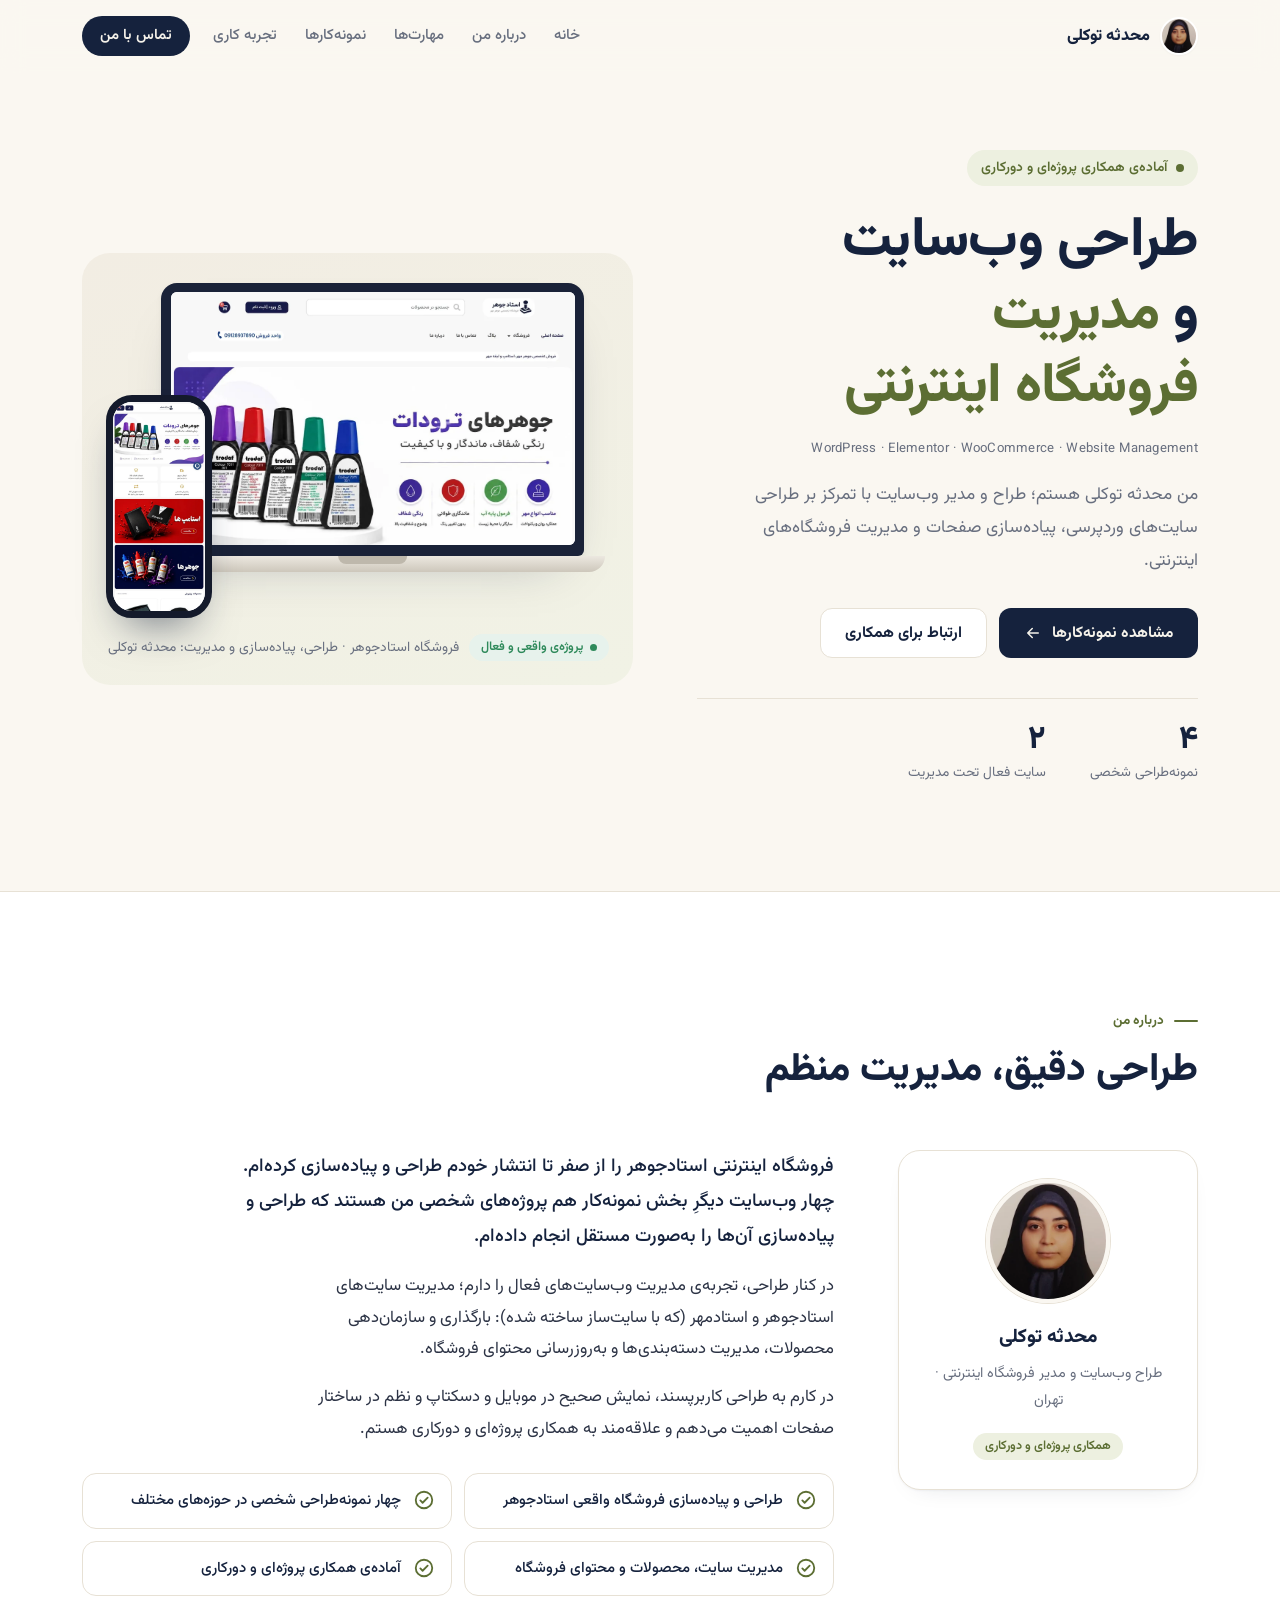
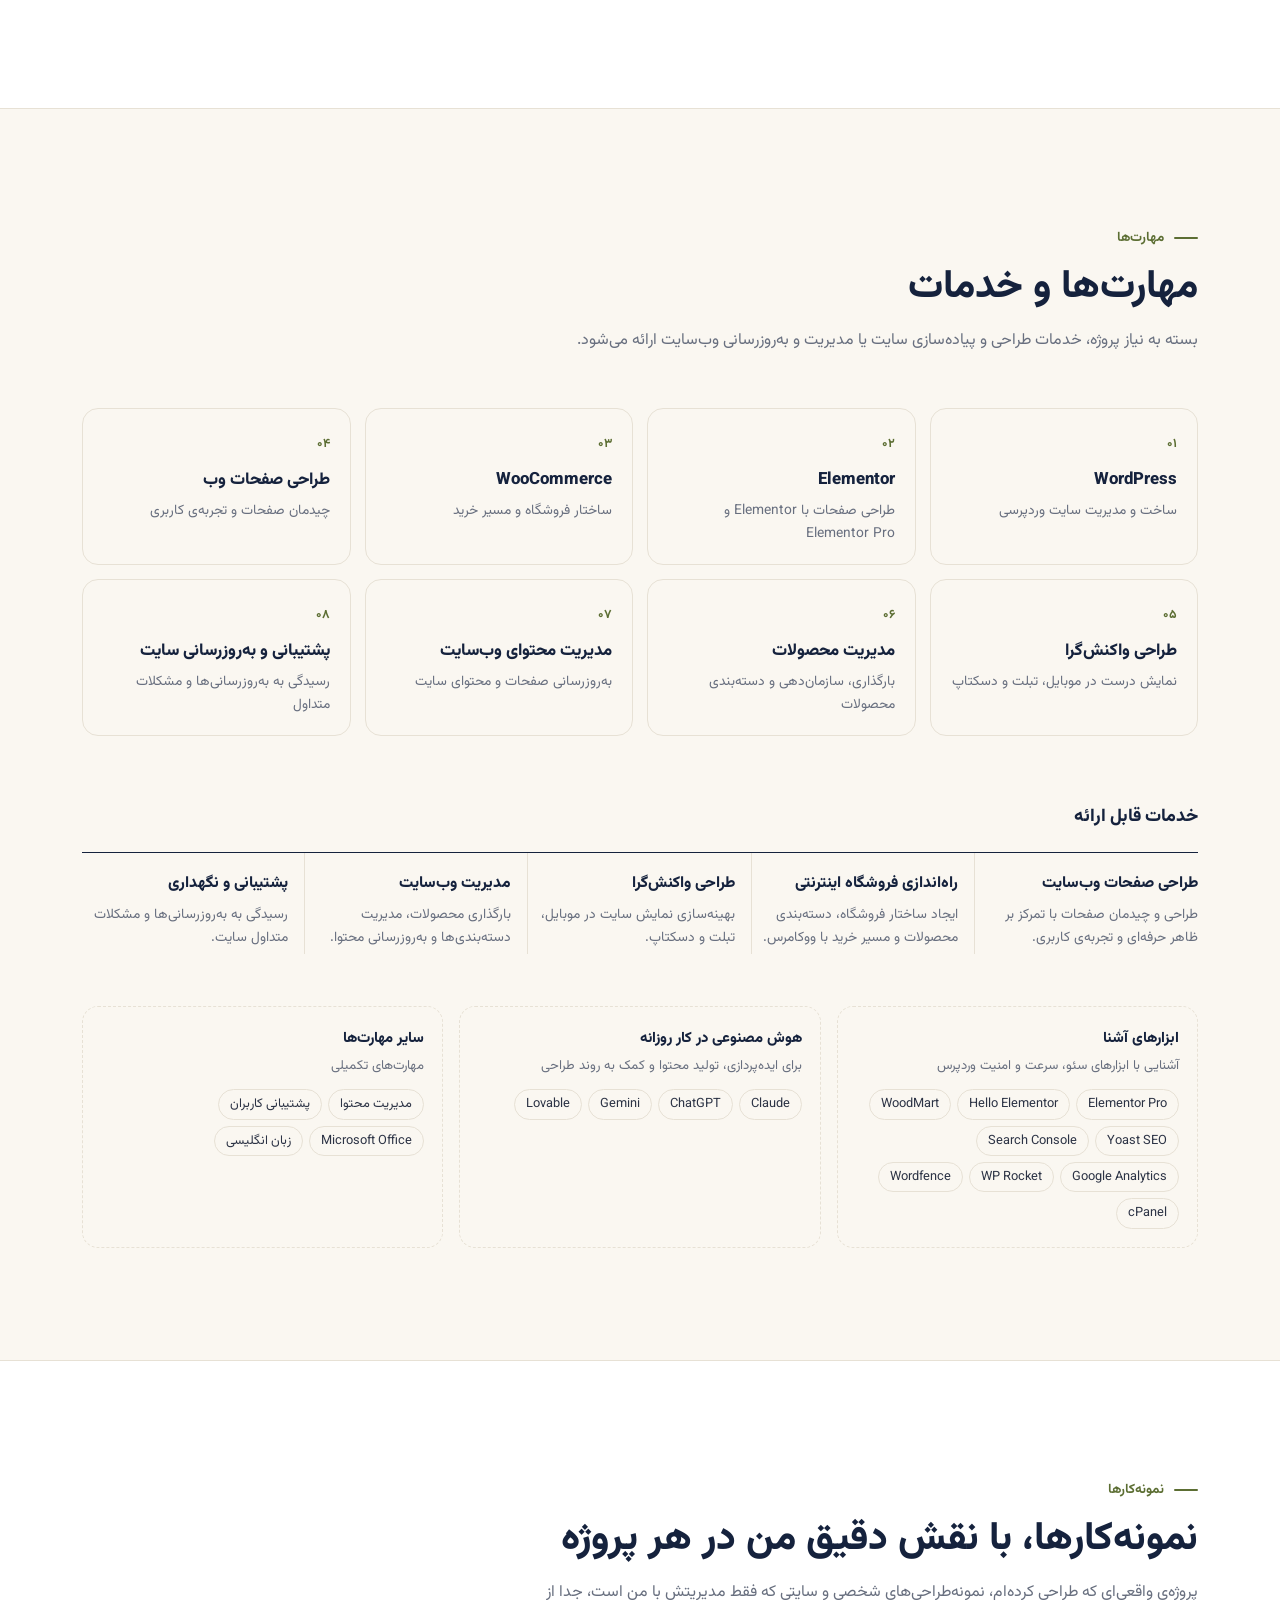
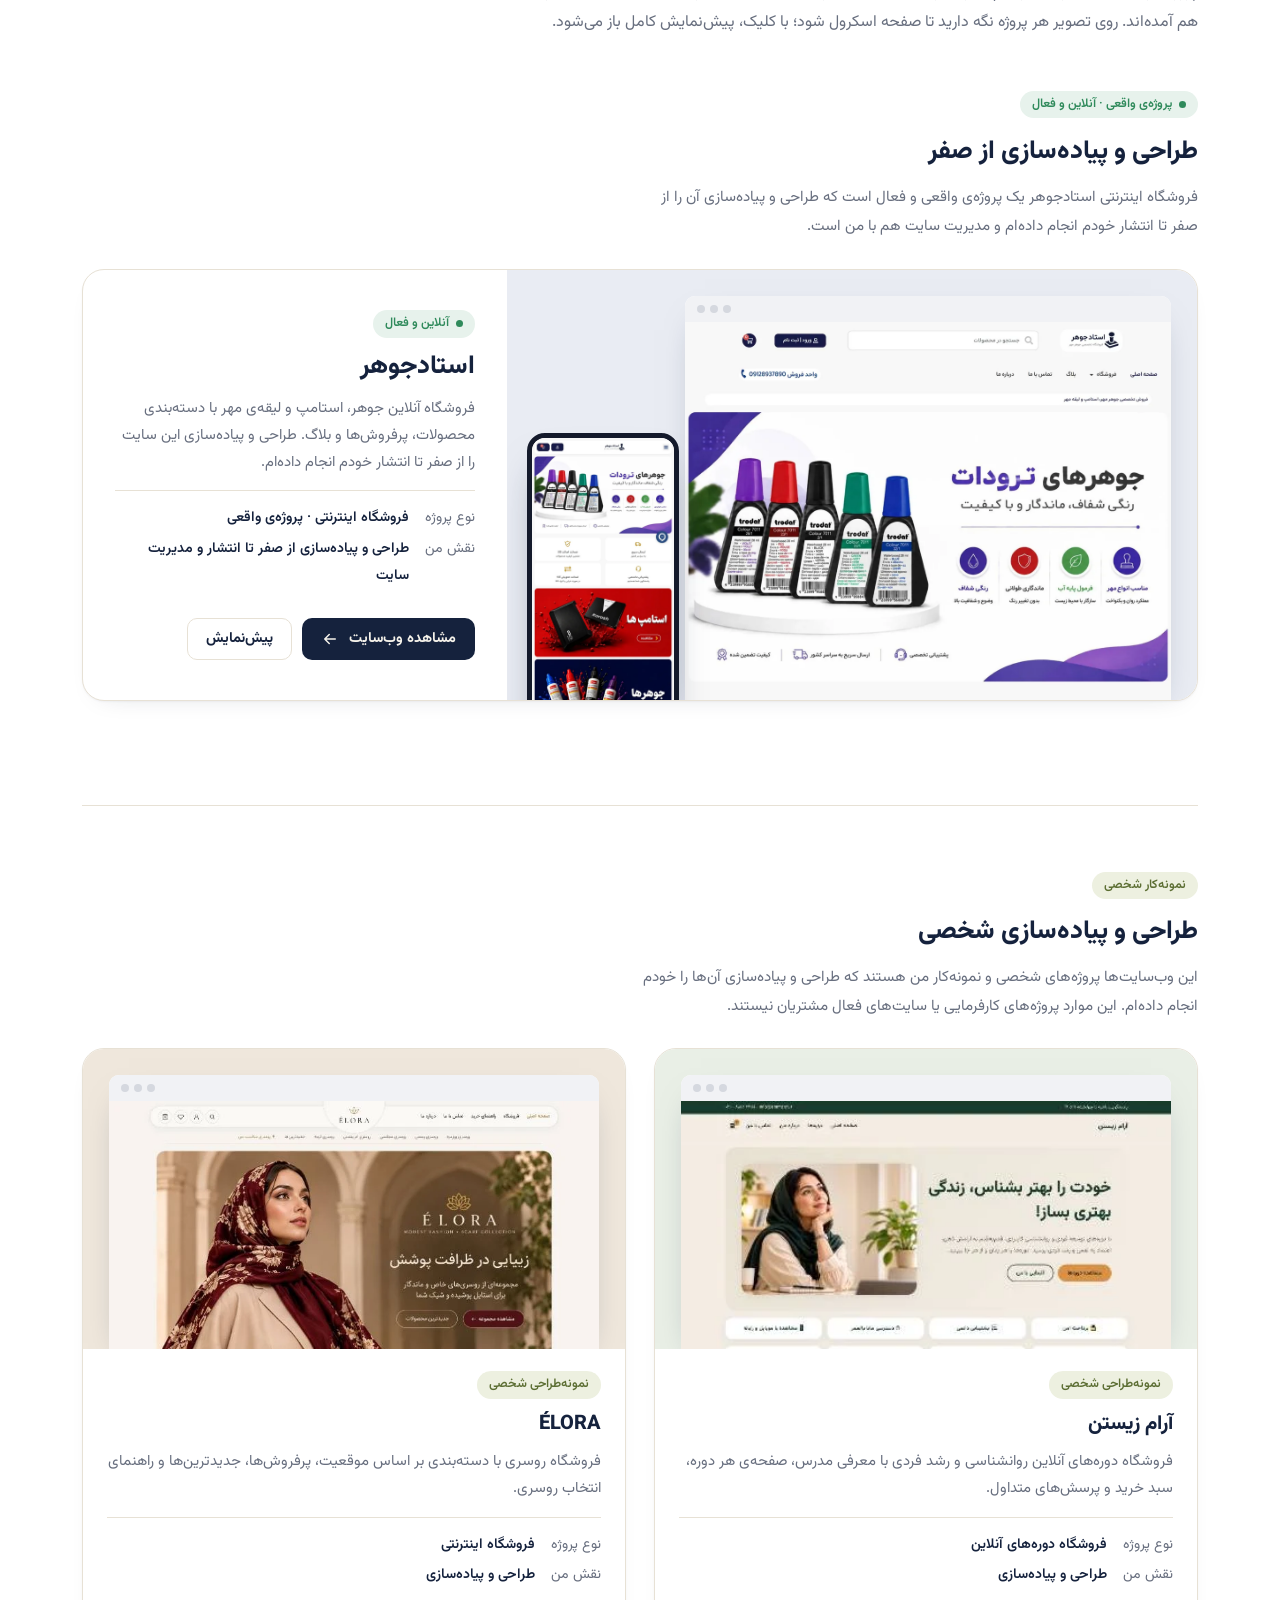
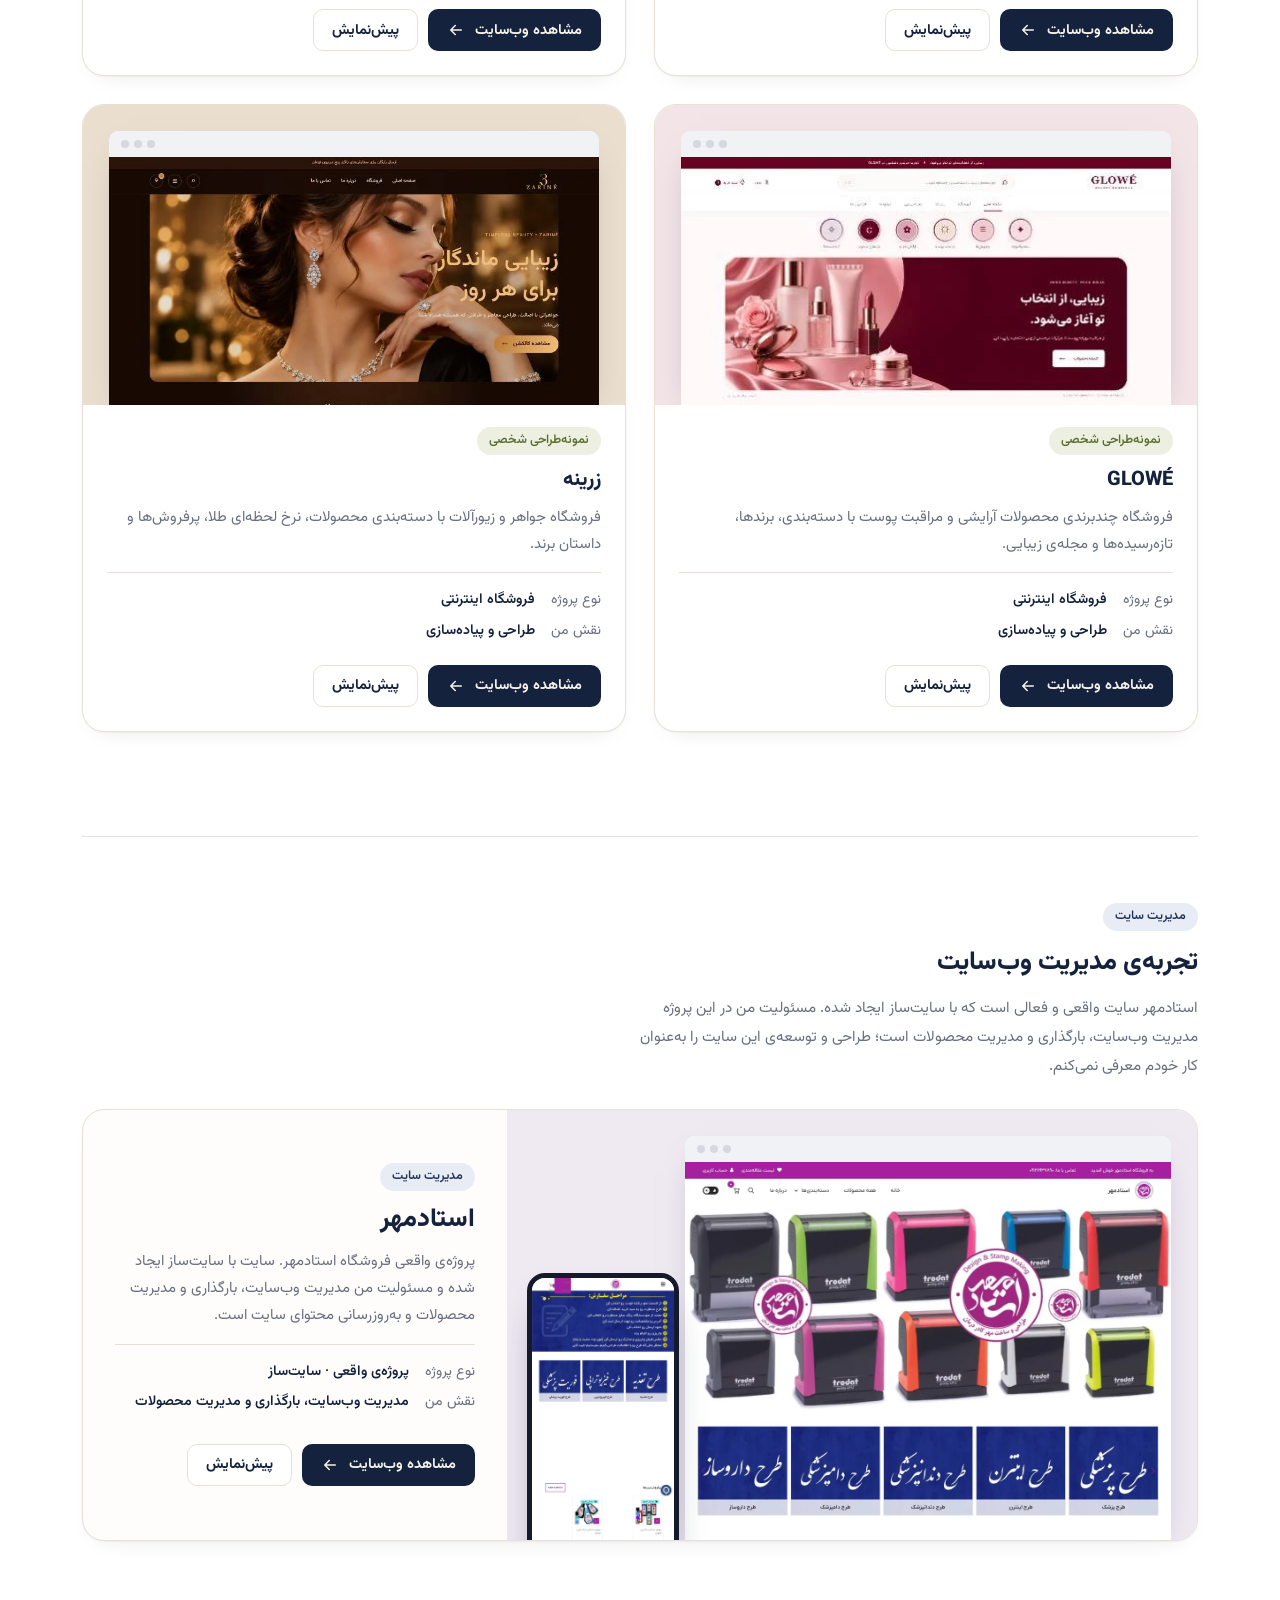
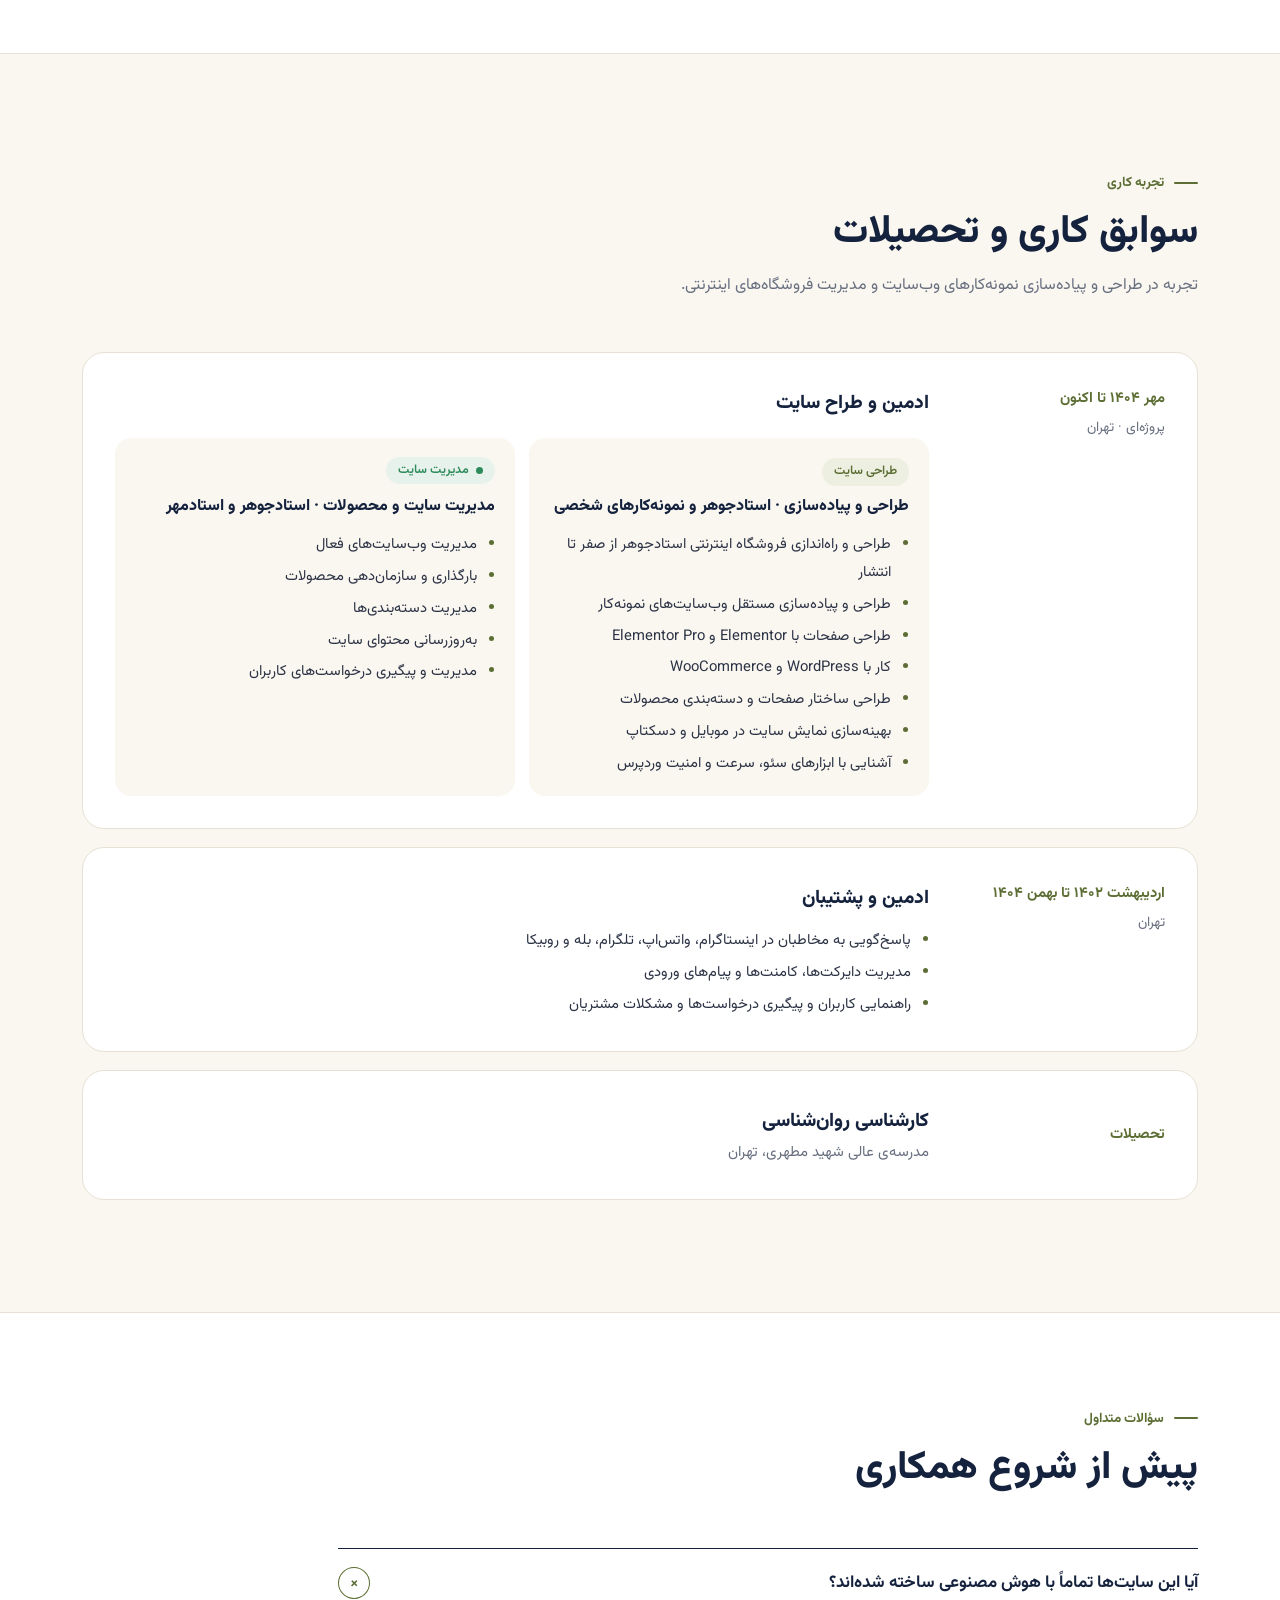
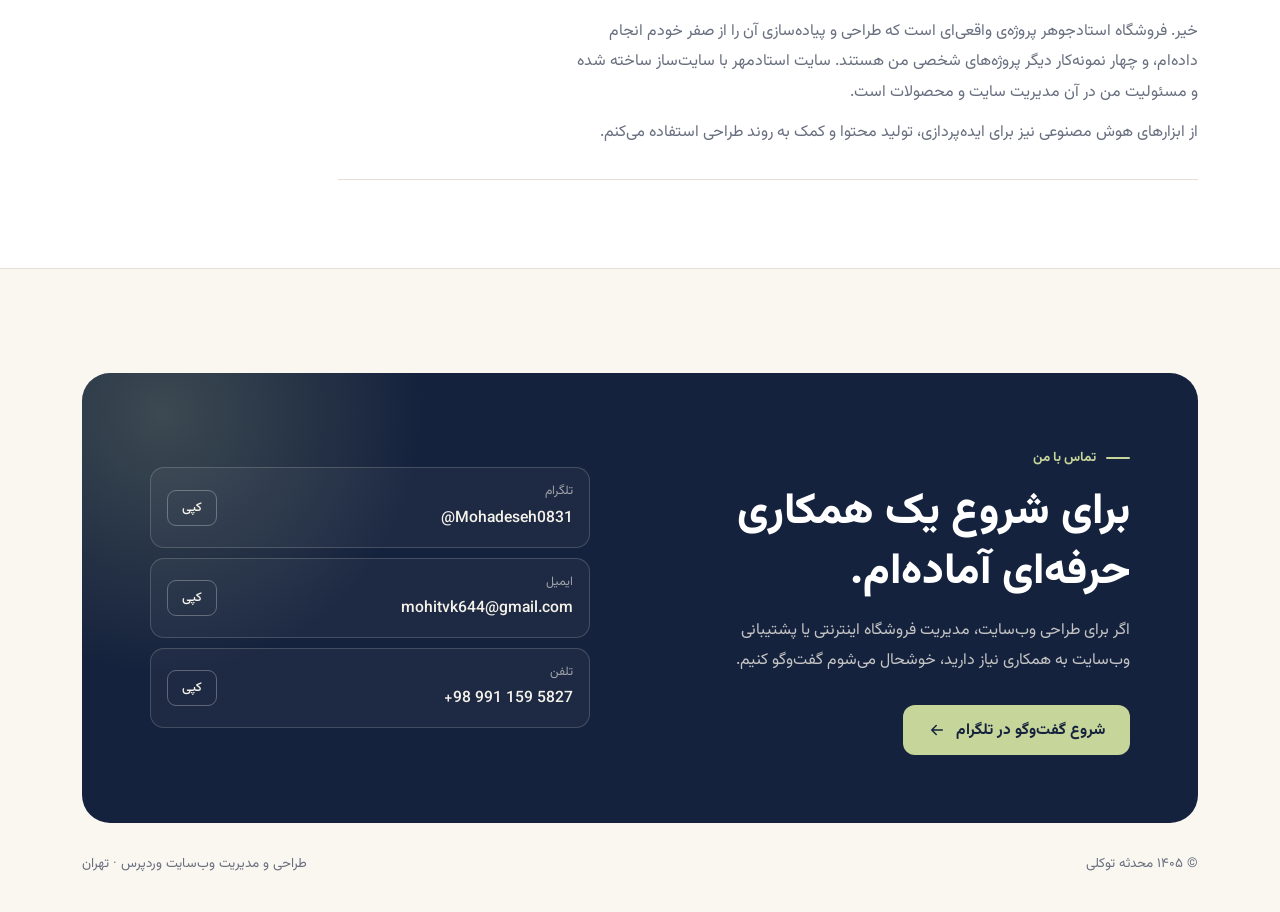
==== commit a272d479: "Add files via upload" ====
--- a/index.html
+++ b/index.html
@@ -171,6 +171,7 @@
 .media .shot{width:100%;height:calc(100% - 26px);object-fit:cover;object-position:top;transition:object-position 8s cubic-bezier(.45,.05,.35,1)}
 .card:hover .media .shot,.card:focus-within .media .shot{object-position:bottom}
 .media .device-phone{left:20px;bottom:auto;top:38%;width:22%;border-width:5px;border-radius:18px}
+.media.no-phone{padding-left:26px}
 .media .open{all:unset;position:absolute;inset:0;cursor:zoom-in;z-index:3}
 .media .open:focus-visible{outline:2px solid var(--olive);outline-offset:-4px;border-radius:22px}
 .card-body{display:flex;flex-direction:column;gap:10px;padding:22px 24px 24px;flex:1}
@@ -341,7 +342,7 @@
         <a class="btn btn-outline" href="#contact">ارتباط برای همکاری</a>
       </div>
       <div class="facts">
-        <div><b>۶</b><span>نمونه‌طراحی شخصی</span></div>
+        <div><b>۴</b><span>نمونه‌طراحی شخصی</span></div>
         <div><b>۲</b><span>سایت فعال تحت مدیریت</span></div>
       </div>
     </div>
@@ -373,12 +374,12 @@
           <span class="tag">همکاری پروژه‌ای و دورکاری</span>
         </aside>
         <div class="about-text reveal">
-          <p>فروشگاه اینترنتی استادجوهر را از صفر تا انتشار خودم طراحی و پیاده‌سازی کرده‌ام. پنج وب‌سایت دیگرِ بخش نمونه‌کار هم پروژه‌های شخصی من هستند که طراحی و پیاده‌سازی آن‌ها را به‌صورت مستقل انجام داده‌ام.</p>
+          <p>فروشگاه اینترنتی استادجوهر را از صفر تا انتشار خودم طراحی و پیاده‌سازی کرده‌ام. چهار وب‌سایت دیگرِ بخش نمونه‌کار هم پروژه‌های شخصی من هستند که طراحی و پیاده‌سازی آن‌ها را به‌صورت مستقل انجام داده‌ام.</p>
           <p>در کنار طراحی، تجربه‌ی مدیریت وب‌سایت‌های فعال را دارم؛ مدیریت سایت‌های استادجوهر و استادمهر (که با سایت‌ساز ساخته شده): بارگذاری و سازمان‌دهی محصولات، مدیریت دسته‌بندی‌ها و به‌روزرسانی محتوای فروشگاه.</p>
           <p>در کارم به طراحی کاربرپسند، نمایش صحیح در موبایل و دسکتاپ و نظم در ساختار صفحات اهمیت می‌دهم و علاقه‌مند به همکاری پروژه‌ای و دورکاری هستم.</p>
           <ul class="highlights">
             <li><svg viewBox="0 0 24 24" fill="none" stroke="currentColor" stroke-width="2" stroke-linecap="round" stroke-linejoin="round" aria-hidden="true"><circle cx="12" cy="12" r="9"/><path d="M8 12.5l2.5 2.5L16 9.5"/></svg>طراحی و پیاده‌سازی فروشگاه واقعی استادجوهر</li>
-            <li><svg viewBox="0 0 24 24" fill="none" stroke="currentColor" stroke-width="2" stroke-linecap="round" stroke-linejoin="round" aria-hidden="true"><circle cx="12" cy="12" r="9"/><path d="M8 12.5l2.5 2.5L16 9.5"/></svg>شش نمونه‌طراحی شخصی در حوزه‌های مختلف</li>
+            <li><svg viewBox="0 0 24 24" fill="none" stroke="currentColor" stroke-width="2" stroke-linecap="round" stroke-linejoin="round" aria-hidden="true"><circle cx="12" cy="12" r="9"/><path d="M8 12.5l2.5 2.5L16 9.5"/></svg>چهار نمونه‌طراحی شخصی در حوزه‌های مختلف</li>
             <li><svg viewBox="0 0 24 24" fill="none" stroke="currentColor" stroke-width="2" stroke-linecap="round" stroke-linejoin="round" aria-hidden="true"><circle cx="12" cy="12" r="9"/><path d="M8 12.5l2.5 2.5L16 9.5"/></svg>مدیریت سایت، محصولات و محتوای فروشگاه</li>
             <li><svg viewBox="0 0 24 24" fill="none" stroke="currentColor" stroke-width="2" stroke-linecap="round" stroke-linejoin="round" aria-hidden="true"><circle cx="12" cy="12" r="9"/><path d="M8 12.5l2.5 2.5L16 9.5"/></svg>آماده‌ی همکاری پروژه‌ای و دورکاری</li>
           </ul>
@@ -432,7 +433,7 @@
       <div class="sec-head reveal">
         <span class="eyebrow">نمونه‌کارها</span>
         <h2>نمونه‌کارها، با نقش دقیق من در هر پروژه</h2>
-        <p>پروژه‌ی واقعی‌ای که طراحی کرده‌ام، نمونه‌طراحی‌های شخصی و سایتی که فقط مدیریتش با من است، جدا از هم آمده‌اند. روی تصویر هر پروژه نگه دارید تا صفحه اسکرول شود؛ با کلیک، نسخه‌ی کامل دسکتاپ و موبایل باز می‌شود.</p>
+        <p>پروژه‌ی واقعی‌ای که طراحی کرده‌ام، نمونه‌طراحی‌های شخصی و سایتی که فقط مدیریتش با من است، جدا از هم آمده‌اند. روی تصویر هر پروژه نگه دارید تا صفحه اسکرول شود؛ با کلیک، پیش‌نمایش کامل باز می‌شود.</p>
       </div>
 
       <div class="group" id="real">
@@ -452,11 +453,6 @@
             <span class="tag">نمونه‌کار شخصی</span>
             <h3>طراحی و پیاده‌سازی شخصی</h3>
             <p>این وب‌سایت‌ها پروژه‌های شخصی و نمونه‌کار من هستند که طراحی و پیاده‌سازی آن‌ها را خودم انجام داده‌ام. این موارد پروژه‌های کارفرمایی یا سایت‌های فعال مشتریان نیستند.</p>
-          </div>
-          <div class="filters" role="group" aria-label="فیلتر نمونه‌طراحی‌ها">
-            <button type="button" data-f="all" aria-pressed="true">همه</button>
-            <button type="button" data-f="shop" aria-pressed="false">فروشگاهی</button>
-            <button type="button" data-f="biz" aria-pressed="false">خدماتی و ورزشی</button>
           </div>
         </div>
         <div class="cards" id="designCards"></div>
@@ -549,7 +545,7 @@
         <details open>
           <summary>آیا این سایت‌ها تماماً با هوش مصنوعی ساخته شده‌اند؟</summary>
           <div class="a">
-            <p>خیر. فروشگاه استادجوهر پروژه‌ی واقعی‌ای است که طراحی و پیاده‌سازی آن را از صفر خودم انجام داده‌ام، و پنج نمونه‌کار دیگر پروژه‌های شخصی من هستند. سایت استادمهر با سایت‌ساز ساخته شده و مسئولیت من در آن مدیریت سایت و محصولات است.</p>
+            <p>خیر. فروشگاه استادجوهر پروژه‌ی واقعی‌ای است که طراحی و پیاده‌سازی آن را از صفر خودم انجام داده‌ام، و چهار نمونه‌کار دیگر پروژه‌های شخصی من هستند. سایت استادمهر با سایت‌ساز ساخته شده و مسئولیت من در آن مدیریت سایت و محصولات است.</p>
             <p>از ابزارهای هوش مصنوعی نیز برای ایده‌پردازی، تولید محتوا و کمک به روند طراحی استفاده می‌کنم.</p>
           </div>
         </details>
@@ -599,18 +595,14 @@
 ];
 /* Personal design samples: designed and built by me. */
 const DESIGNS = [
-  { cat:"shop", featured:true, title:"فروشگاه ساوا", desc:"فروشگاه کیف و کفش چرم زنانه و مردانه با کالکشن‌های جدید، جست‌وجوی محصول بر اساس رنگ و قیمت، و داستان برند.",
-    type:"فروشگاه اینترنتی", platform:"WordPress (طرح اولیه با Lovable)", desk:"img/sava-desk.webp", mob:"img/sava-mob.webp", st:"#EFE7DC" },
-  { cat:"biz", title:"باشگاه ویونا فیتنس", desc:"سایت باشگاه تخصصی بانوان با معرفی کلاس‌ها، مربیان، پلن‌های عضویت، رزرو سانس و نظرات اعضا.",
-    type:"سایت ورزشی و رزرو آنلاین", platform:"WordPress", desk:"img/viona-desk.webp", mob:"img/viona-mob.webp", st:"#EFE6EE" },
-  { cat:"biz", title:"سالن زیبایی رُزالین", desc:"سایت سالن زیبایی با خدمات و قیمت‌ها، معرفی آرایشگران، گالری نمونه‌کار، رزرو آنلاین چندمرحله‌ای با تقویم شمسی، پنل مشتری و پنل مدیریت نوبت‌ها.",
-    type:"سایت خدماتی و رزرو آنلاین", platform:"WordPress (طرح اولیه با Lovable)", desk:"img/salon-desk.webp", mob:"img/salon-mob.webp", st:"#F5E1DE" },
-  { cat:"shop", title:"فروشگاه عطر", desc:"انتخاب عطر بر اساس حس‌وحال، برندهای منتخب، مشاوره‌ی آنلاین و مجله.",
-    type:"فروشگاه اینترنتی", platform:"WordPress", desk:"img/perfume-desk.webp", mob:"img/perfume-mob.webp", st:"#F3E4E8" },
-  { cat:"biz", title:"کلینیک دندان‌پزشکی", desc:"نوبت‌دهی آنلاین مرحله‌به‌مرحله، خدمات و تعرفه‌ها، پیگیری نوبت و معرفی پزشکان.",
-    type:"سایت خدماتی و نوبت‌دهی", platform:"WordPress", desk:"img/dental-desk.webp", mob:"img/dental-mob.webp", st:"#E6ECF7" },
-  { cat:"shop", title:"فروشگاه کتونی", desc:"کفش و کتونی با دسته‌بندی، پرفروش‌ها، نظرات مشتریان و مجله‌ی استایل.",
-    type:"فروشگاه اینترنتی", platform:"WordPress", desk:"img/katoni-desk.webp", mob:"img/katoni-mob.webp", st:"#DFE8DF" }
+  { title:"آرام زیستن", desc:"فروشگاه دوره‌های آنلاین روانشناسی و رشد فردی با معرفی مدرس، صفحه‌ی هر دوره، سبد خرید و پرسش‌های متداول.",
+    type:"فروشگاه دوره‌های آنلاین", platform:"WordPress · WooCommerce", url:"https://mohadeseh-tavakoli.github.io/Aram-zist/index.html", desk:"img/aram-desk.webp", st:"#E9EFE6" },
+  { title:"ÉLORA", desc:"فروشگاه روسری با دسته‌بندی بر اساس موقعیت، پرفروش‌ها، جدیدترین‌ها و راهنمای انتخاب روسری.",
+    type:"فروشگاه اینترنتی", platform:"HTML · CSS · JavaScript", url:"https://mohadeseh-tavakoli.github.io/elora-store/#home", desk:"img/elora-desk.webp", st:"#EFE7DC" },
+  { title:"GLOWÉ", desc:"فروشگاه چندبرندی محصولات آرایشی و مراقبت پوست با دسته‌بندی، برندها، تازه‌رسیده‌ها و مجله‌ی زیبایی.",
+    type:"فروشگاه اینترنتی", platform:"HTML · CSS · JavaScript", url:"https://mohadeseh-tavakoli.github.io/glowe/index.html#new", desk:"img/glowe-desk.webp", st:"#F3E4E8" },
+  { title:"زرینه", desc:"فروشگاه جواهر و زیورآلات با دسته‌بندی محصولات، نرخ لحظه‌ای طلا، پرفروش‌ها و داستان برند.",
+    type:"فروشگاه اینترنتی", platform:"HTML · CSS · JavaScript", url:"https://mohadeseh-tavakoli.github.io/zarine-jewelry/index.html", desk:"img/zarine-desk.webp", st:"#EADFCF" }
 ];
 /* Real site built on a site builder by others: my role is site & product management only. */
 const MANAGED = [
@@ -642,9 +634,9 @@
   const role = p.role || k.role;
   const meta = [["نوع پروژه", p.type], ["نقش من", role]];
   el.innerHTML = `
-    <div class="media" style="--st:${p.st}">
+    <div class="media${p.mob?'':' no-phone'}" style="--st:${p.st}">
       <div class="browser"><div class="bar"><i></i><i></i><i></i></div><img class="shot" src="${p.desk}" alt="نمای دسکتاپ ${p.title}" loading="lazy"></div>
-      <div class="device-phone"><img src="${p.mob}" alt="" loading="lazy"></div>
+      ${p.mob?`<div class="device-phone"><img src="${p.mob}" alt="" loading="lazy"></div>`:''}
       <button class="open" type="button" aria-label="پیش‌نمایش کامل ${p.title}"></button>
     </div>
     <div class="card-body">
@@ -653,7 +645,7 @@
       <p>${p.desc}</p>
       <dl class="meta">${meta.map(([a,b])=>`<dt>${a}</dt><dd>${b}</dd>`).join('')}</dl>
       <div class="card-foot">${p.url
-        ? `<a class="btn btn-primary btn-sm" href="${p.url}" target="_blank" rel="noopener">مشاهده وب‌سایت ${ARROW}</a><button class="btn btn-outline btn-sm view" type="button">پیش‌نمایش دسکتاپ و موبایل</button>`
+        ? `<a class="btn btn-primary btn-sm" href="${p.url}" target="_blank" rel="noopener">مشاهده وب‌سایت ${ARROW}</a><button class="btn btn-outline btn-sm view" type="button">پیش‌نمایش</button>`
         : `<button class="btn btn-outline btn-sm view" type="button">مشاهده وب‌سایت ${ARROW}</button>`}</div>
     </div>`;
   const lbMeta = [["نقش من", role], ["نوع پروژه", p.type], ["پلتفرم", p.platform], ["وضعیت", k.status]];
@@ -670,19 +662,13 @@
 const manageCards = document.getElementById('manageCards');
 MANAGED.forEach(p=>manageCards.appendChild(card(p,'manage')));
 
-/* filters */
-document.querySelector('.filters').addEventListener('click',e=>{
-  const b = e.target.closest('button'); if(!b) return;
-  document.querySelectorAll('.filters button').forEach(x=>x.setAttribute('aria-pressed', String(x===b)));
-  designCards.querySelectorAll('.card').forEach(c=>{ c.hidden = !(b.dataset.f==='all' || c.dataset.cat===b.dataset.f); });
-});
 
 /* lightbox */
 const lb = document.getElementById('lb');
 function openLb(p, meta){
   const scr = document.getElementById('lbScreen'), ph = document.getElementById('lbPhone');
   scr.innerHTML = `<img src="${p.desk}" alt="نسخه‌ی دسکتاپ ${p.title}">`;
-  ph.innerHTML = `<img src="${p.mob}" alt="نسخه‌ی موبایل ${p.title}">`;
+  ph.innerHTML = p.mob ? `<img src="${p.mob}" alt="نسخه‌ی موبایل ${p.title}">` : ''; ph.style.display = p.mob ? '' : 'none';
   scr.scrollTop = 0; ph.scrollTop = 0;
   document.getElementById('lbTitle').textContent = p.title;
   document.getElementById('lbDesc').textContent = p.desc;
@@ -724,4 +710,4 @@
 } else items.forEach(el=>el.classList.add('in'));
 </script>
 </body>
-</html>
+</html>
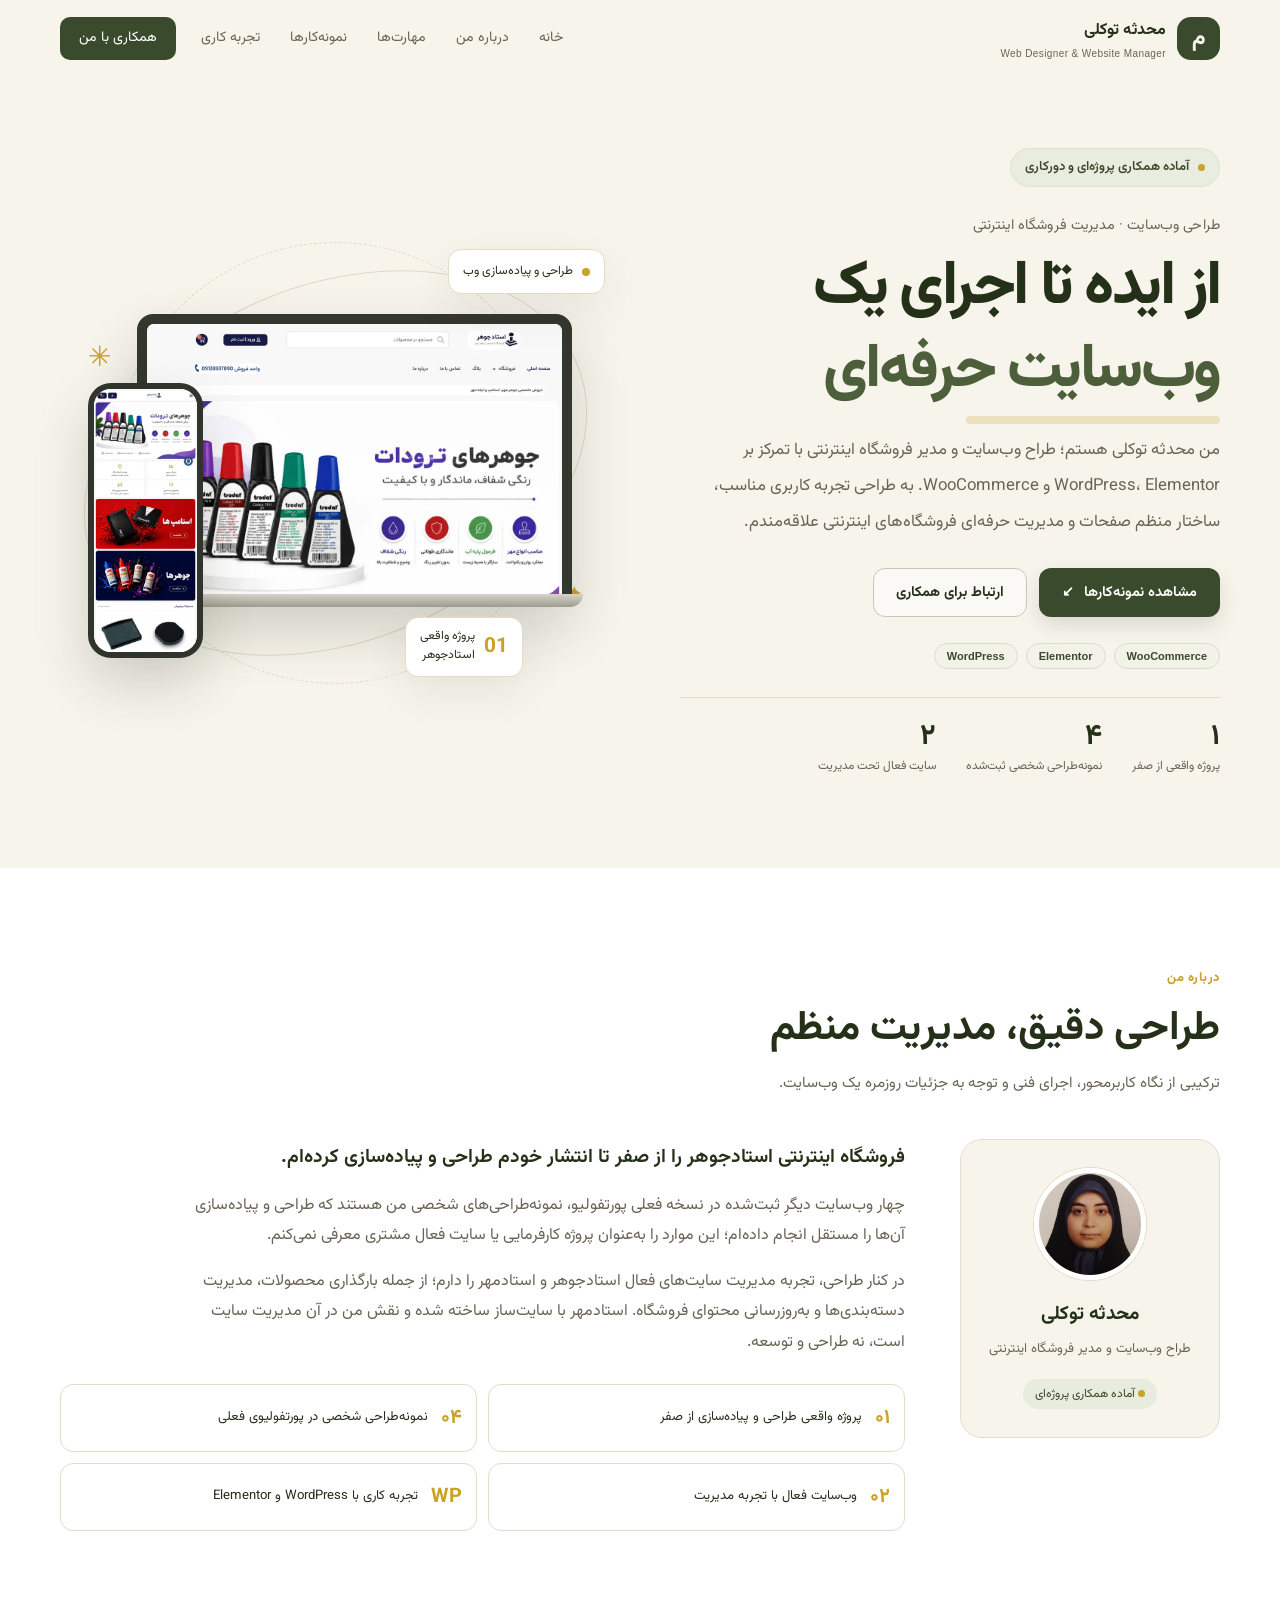
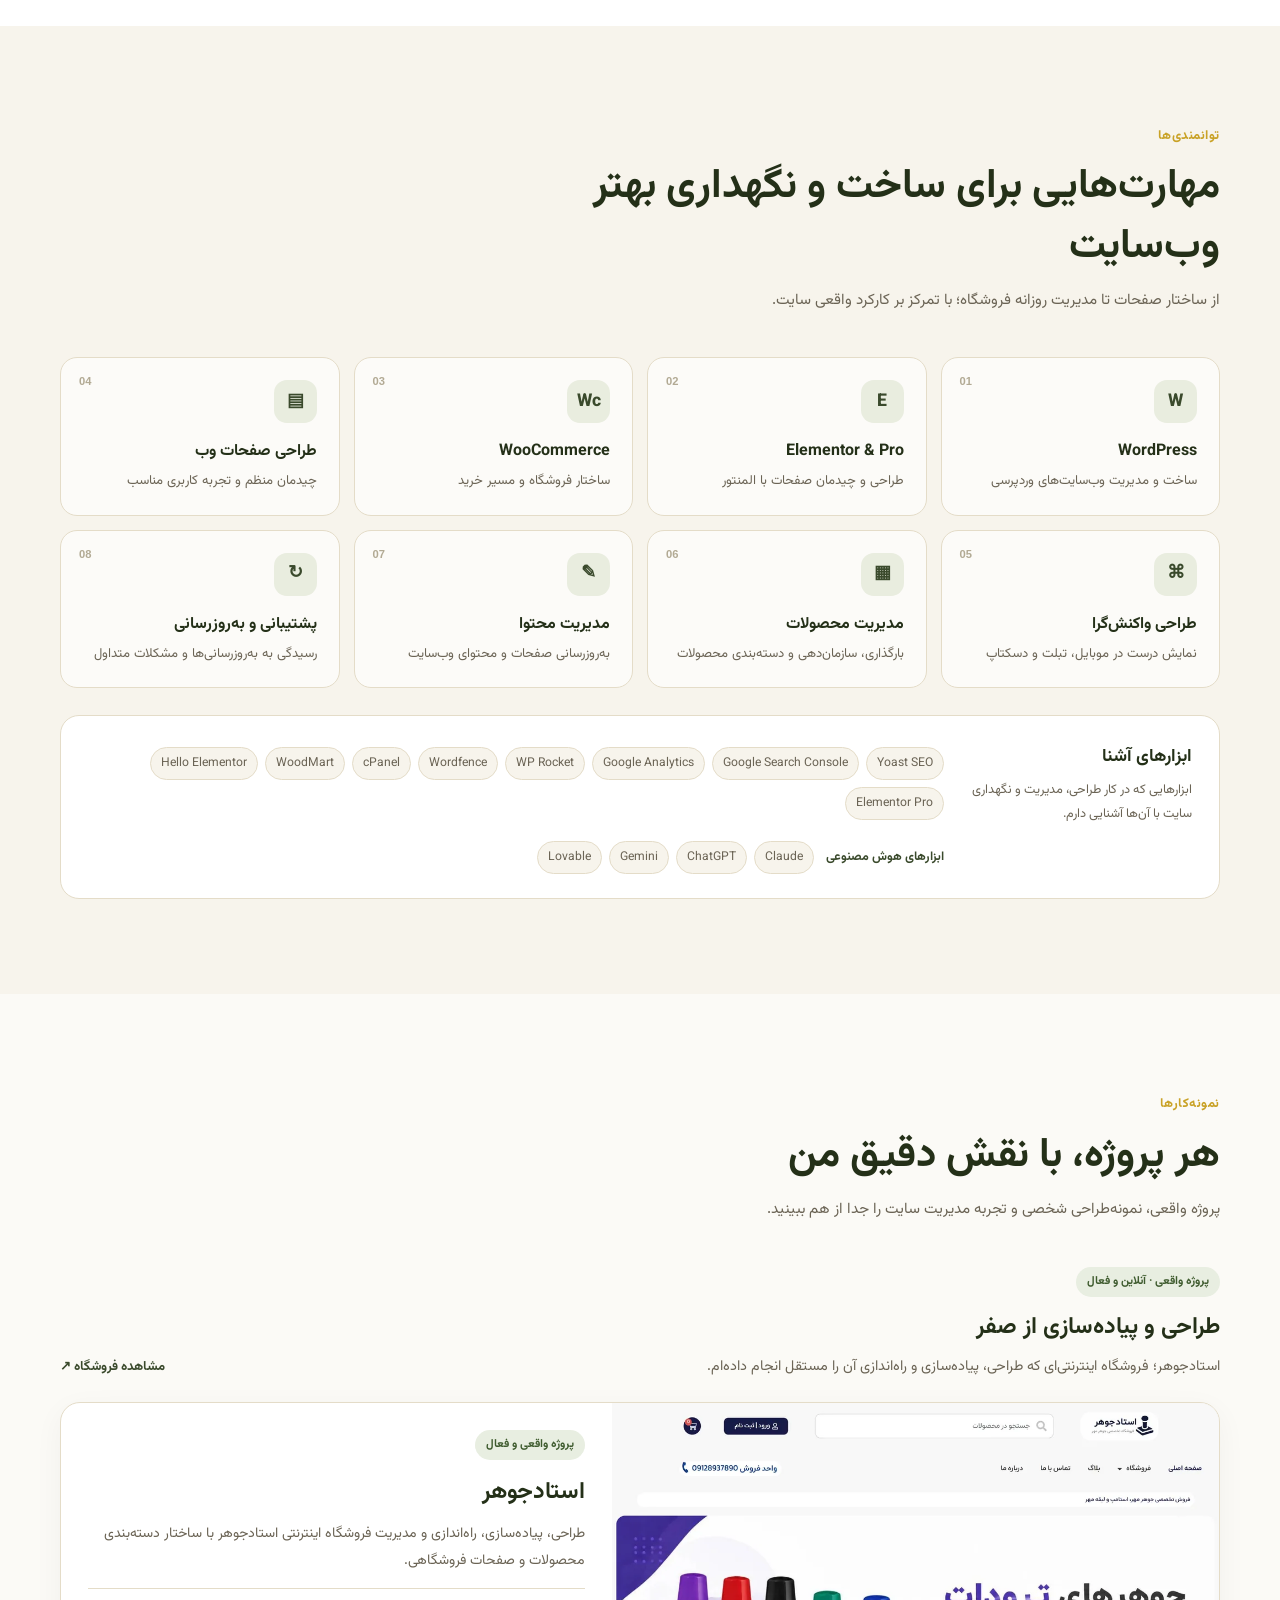
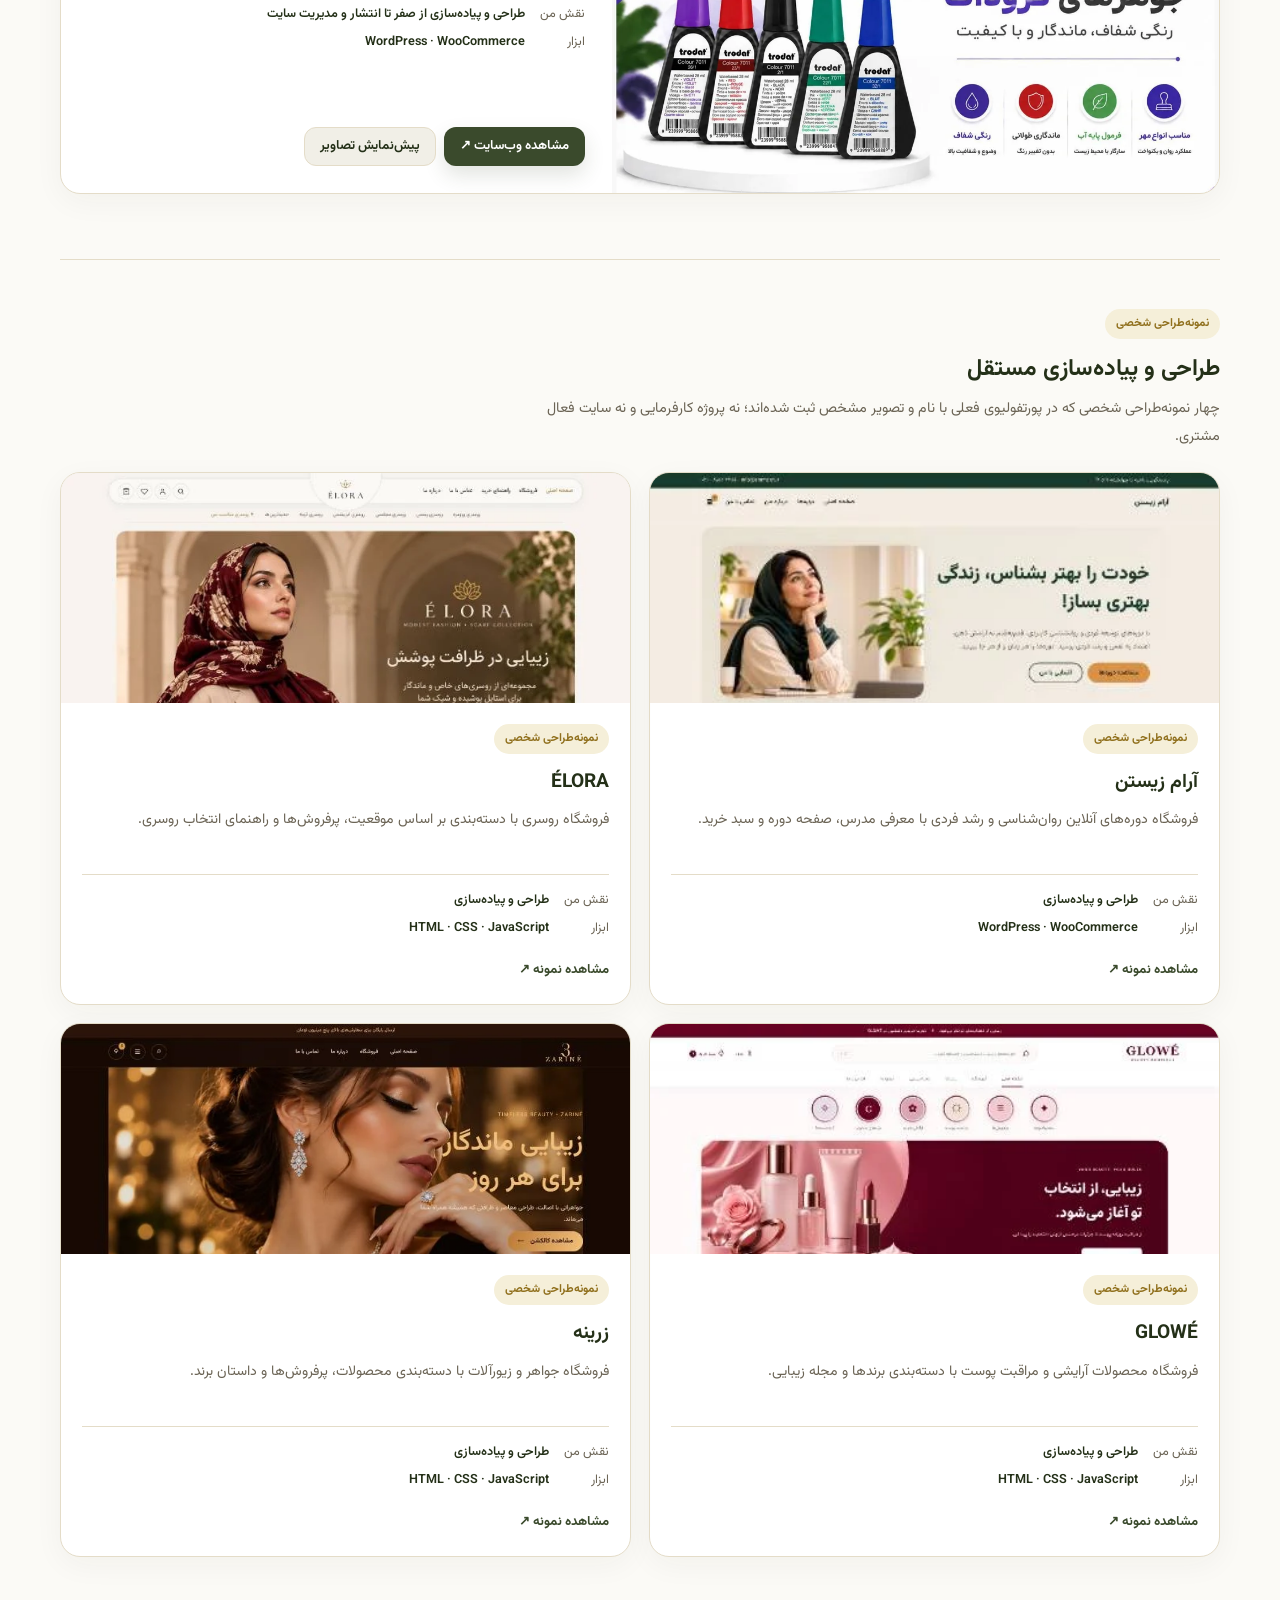
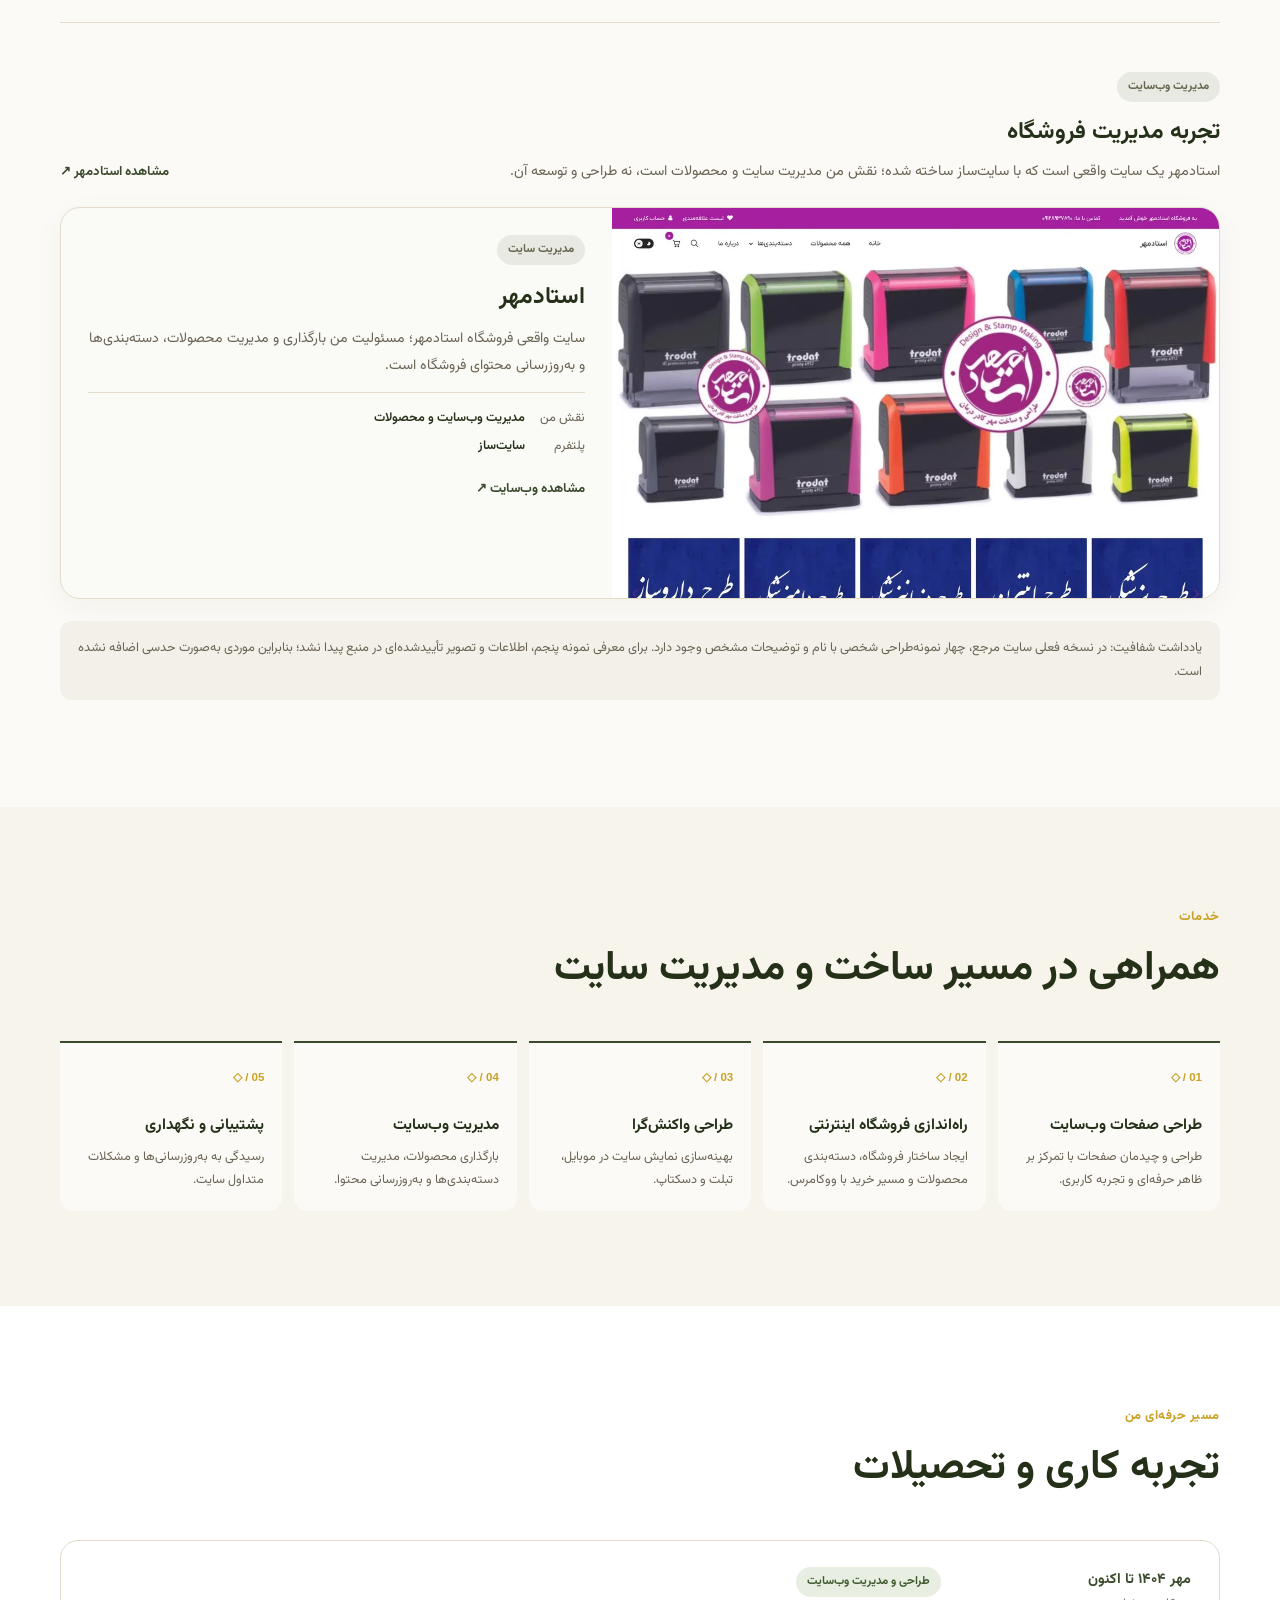
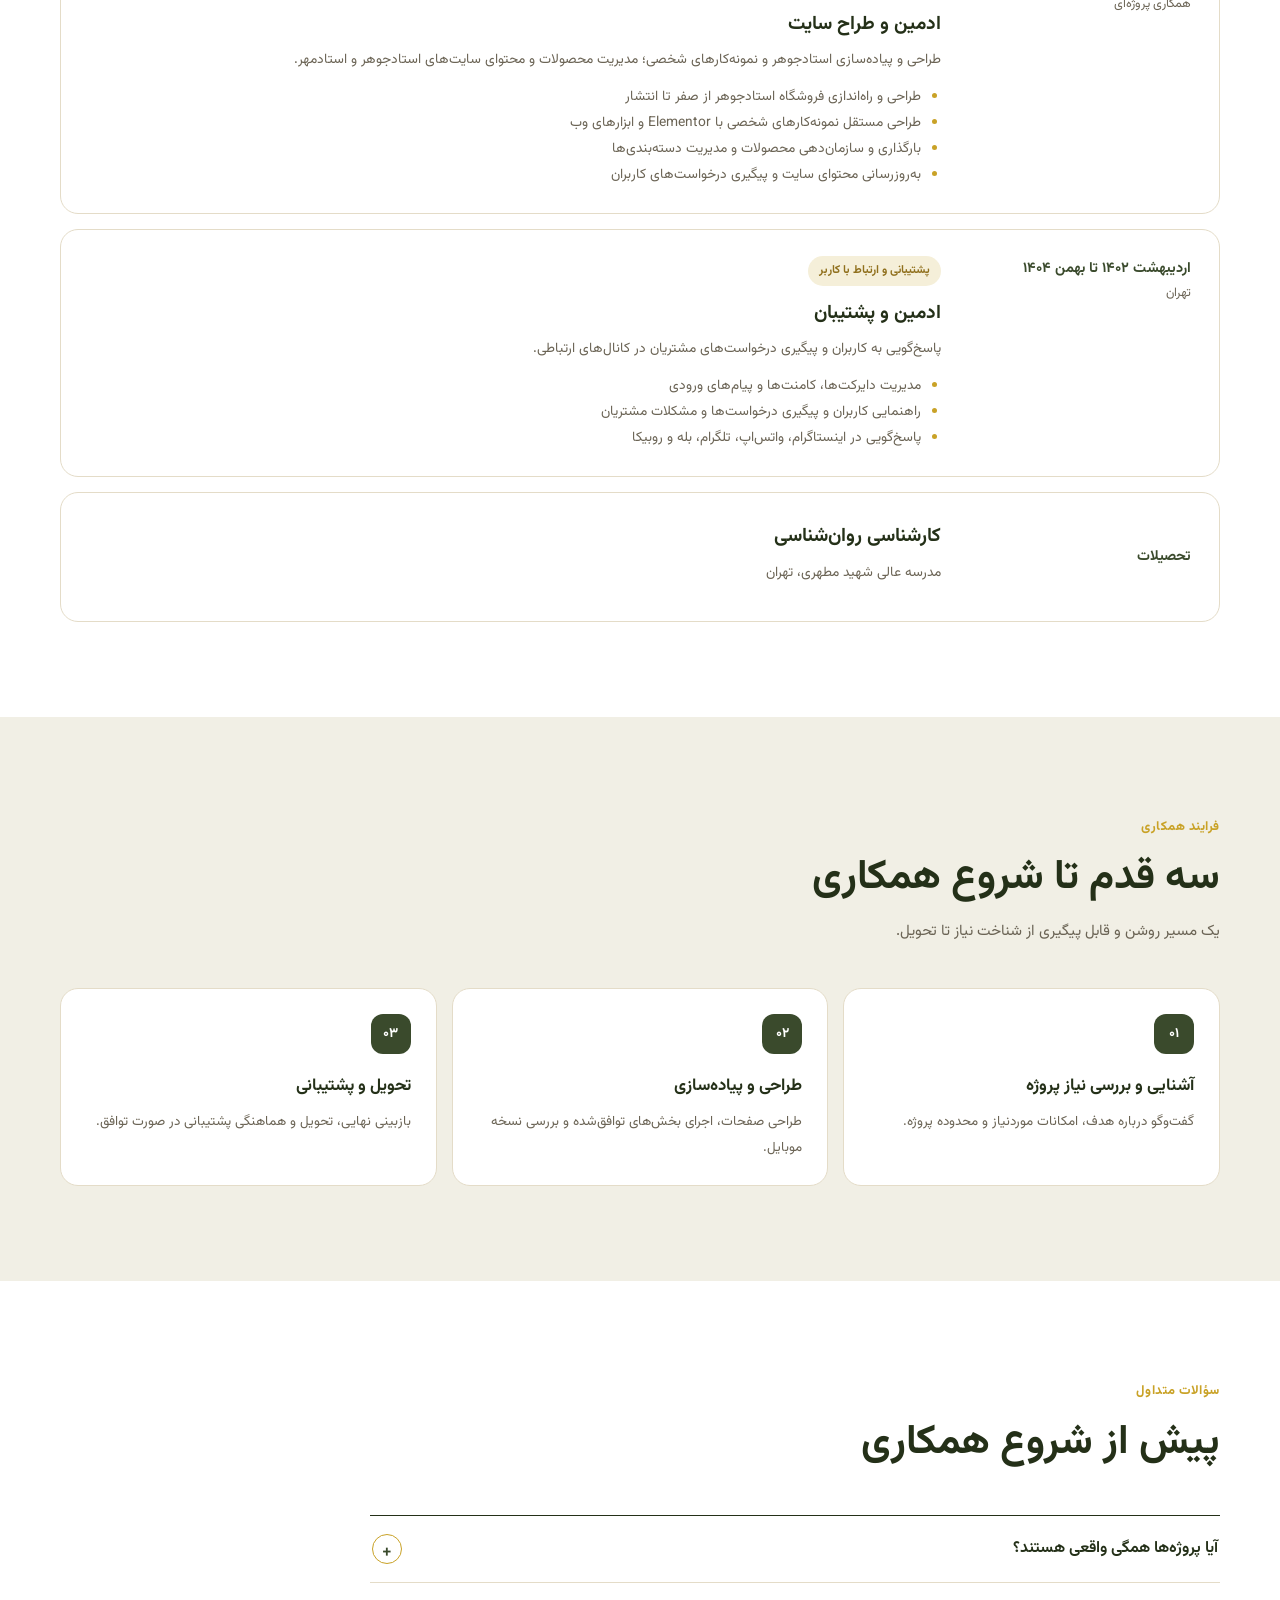
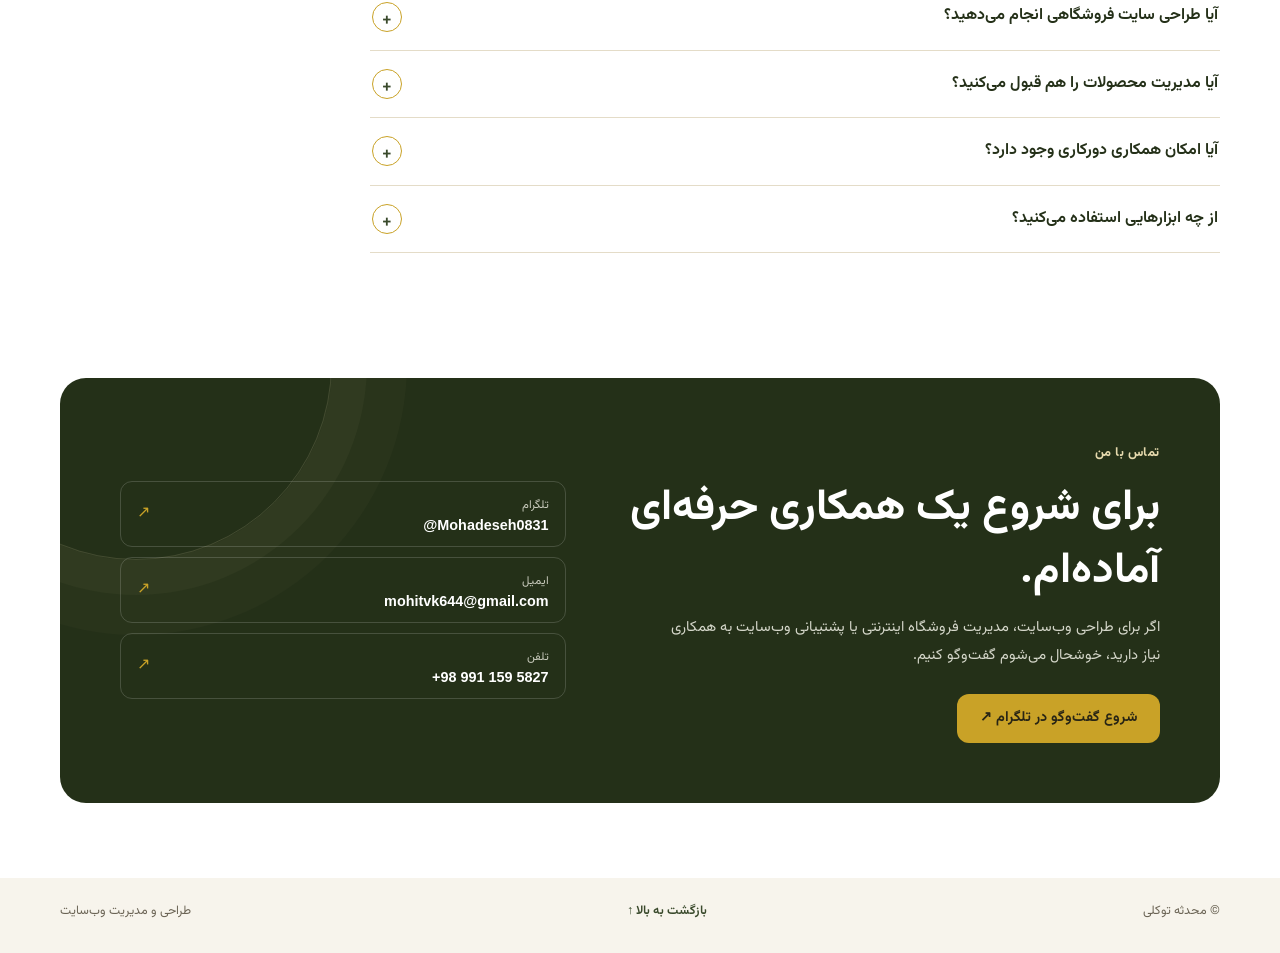
==== commit 6499195e: "Add files via upload" ====
--- a/index.html
+++ b/index.html
@@ -1,713 +1,127 @@
-<!DOCTYPE html>
+<!doctype html>
 <html lang="fa" dir="rtl">
 <head>
-<meta charset="utf-8">
-<meta name="viewport" content="width=device-width,initial-scale=1">
-<title>محدثه توکلی | طراح وب‌سایت و مدیر فروشگاه اینترنتی</title>
-<meta name="description" content="پورتفولیوی محدثه توکلی؛ طراحی و پیاده‌سازی وب‌سایت‌های وردپرسی و مدیریت فروشگاه اینترنتی. آماده‌ی همکاری پروژه‌ای و دورکاری.">
-<meta property="og:title" content="محدثه توکلی | طراح وب‌سایت و مدیر فروشگاه اینترنتی">
-<meta property="og:description" content="نمونه‌طراحی‌های شخصی و تجربه‌ی مدیریت وب‌سایت‌های فعال.">
-<meta property="og:image" content="img/johar-desk.webp">
-<meta name="theme-color" content="#FAF7F1">
-<link rel="icon" href="img/me.webp">
-<link rel="preconnect" href="https://fonts.googleapis.com">
-<link rel="preconnect" href="https://fonts.gstatic.com" crossorigin>
-<link rel="stylesheet" href="https://fonts.googleapis.com/css2?family=Vazirmatn:wght@300;400;500;600;700;800&display=swap">
-<style>
-/* Palette: warm cream paper, deep navy ink, olive accent used sparingly. */
-:root{
-  --bg:#FAF7F1;
-  --bg-2:#F2EDE3;
-  --surface:#FFFFFF;
-  --navy:#15223D;
-  --navy-2:#22335A;
-  --text:#2C3345;
-  --muted:#686F7F;
-  --line:#E7E1D5;
-  --olive:#5C6E33;
-  --olive-soft:#EDF0E0;
-  --on-navy:#F5F2EA;
-  --olive-on-navy:#C6D59A;
-  --live:#2F8A5B;
-  --sh-1:0 1px 2px rgba(21,34,61,.04),0 10px 28px -20px rgba(21,34,61,.22);
-  --sh-2:0 2px 6px rgba(21,34,61,.05),0 28px 50px -28px rgba(21,34,61,.34);
-  --font:"Vazirmatn",Tahoma,"Segoe UI",sans-serif;
-  --ease:cubic-bezier(.22,.61,.36,1);
-  color-scheme:light;
-}
-*{box-sizing:border-box}
-html{scroll-behavior:smooth;scroll-padding-top:84px}
-body{margin:0;background:var(--bg);color:var(--text);font:400 16px/1.9 var(--font);-webkit-font-smoothing:antialiased;overflow-x:clip}
-img{max-width:100%;display:block}
-a{color:inherit}
-h1,h2,h3,h4{color:var(--navy);font-weight:800}
-.wrap{max-width:1180px;margin-inline:auto;padding-inline:clamp(18px,4vw,32px)}
-:focus-visible{outline:2px solid var(--olive);outline-offset:3px;border-radius:8px}
-.ltr{direction:ltr;unicode-bidi:isolate}
-.skip{position:absolute;inset-inline-start:12px;top:-60px;background:var(--navy);color:var(--on-navy);padding:8px 14px;border-radius:8px;z-index:100;text-decoration:none}
-.skip:focus{top:12px}
-
-/* ---------- header ---------- */
-.site-header{position:sticky;top:0;z-index:50;background:color-mix(in srgb,var(--bg) 88%,transparent);backdrop-filter:saturate(1.2) blur(12px);-webkit-backdrop-filter:saturate(1.2) blur(12px);border-bottom:1px solid transparent;transition:border-color .3s}
-.site-header.scrolled{border-bottom-color:var(--line)}
-.nav-inner{display:flex;align-items:center;justify-content:space-between;gap:20px;height:72px}
-.brand{display:flex;align-items:center;gap:10px;text-decoration:none;font-weight:800;color:var(--navy);font-size:1.02rem}
-.brand img{width:38px;height:38px;border-radius:50%;object-fit:cover;border:2px solid var(--surface);box-shadow:var(--sh-1)}
-.nav{display:flex;align-items:center;gap:2px}
-.nav a{padding:6px 13px;border-radius:999px;text-decoration:none;color:var(--muted);font-weight:500;font-size:.93rem;transition:color .25s,background-color .25s}
-.nav a:hover{color:var(--navy);background:var(--bg-2)}
-.nav a.nav-cta{margin-inline-start:8px;background:var(--navy);color:var(--on-navy);font-weight:600;padding-inline:18px}
-.nav a.nav-cta:hover{background:var(--navy-2)}
-.menu-btn{display:none;width:44px;height:44px;border:1px solid var(--line);border-radius:12px;background:var(--surface);cursor:pointer;align-items:center;justify-content:center;color:var(--navy)}
-.menu-btn svg{width:20px;height:20px}
-.menu-btn .x{display:none}
-.menu-btn[aria-expanded="true"] .x{display:block}
-.menu-btn[aria-expanded="true"] .bars{display:none}
-
-/* ---------- buttons ---------- */
-.btn{display:inline-flex;align-items:center;justify-content:center;gap:10px;min-height:50px;padding:0 24px;border-radius:12px;border:1.5px solid transparent;font:700 .97rem var(--font);text-decoration:none;cursor:pointer;transition:background-color .25s,color .25s,border-color .25s,box-shadow .25s,transform .25s var(--ease)}
-.btn svg{width:18px;height:18px;flex:none;transition:transform .25s var(--ease)}
-.btn:hover svg{transform:translateX(-3px)}
-.btn-primary{background:var(--navy);color:var(--on-navy)}
-.btn-primary:hover{background:var(--navy-2);box-shadow:0 12px 24px -14px rgba(21,34,61,.6)}
-.btn-outline{background:var(--surface);border-color:var(--line);color:var(--navy)}
-.btn-outline:hover{border-color:var(--olive);color:var(--olive)}
-.btn-sm{min-height:42px;padding:0 18px;font-size:.9rem;border-radius:10px}
-
-/* ---------- hero ---------- */
-.hero{display:grid;grid-template-columns:1fr 1.1fr;gap:clamp(36px,5vw,72px);align-items:center;padding-block:clamp(36px,6vw,80px) clamp(56px,8vw,104px)}
-.badge{display:inline-flex;align-items:center;gap:9px;padding:5px 14px;border-radius:999px;background:var(--olive-soft);color:var(--olive);font-size:.86rem;font-weight:600}
-.badge i{position:relative;width:8px;height:8px;border-radius:50%;background:currentColor}
-.badge i::after{content:"";position:absolute;inset:-4px;border-radius:50%;border:1.5px solid currentColor;opacity:0;animation:ping 2.6s var(--ease) infinite}
-@keyframes ping{0%{transform:scale(.6);opacity:.7}80%,100%{transform:scale(1.5);opacity:0}}
-.hero h1{font-size:clamp(2.1rem,4.4vw,3.45rem);line-height:1.32;margin:20px 0 12px;letter-spacing:-.01em;text-wrap:balance}
-.hero h1 span{color:var(--olive)}
-.stack{margin:0 0 18px;font-size:.82rem;color:var(--muted);letter-spacing:.02em;text-align:right}
-.intro{font-size:1.08rem;color:var(--muted);margin:0 0 30px;max-width:46ch}
-.btns{display:flex;flex-wrap:wrap;gap:12px}
-.facts{display:flex;gap:clamp(24px,4vw,44px);margin-top:40px;padding-top:24px;border-top:1px solid var(--line)}
-.facts b{display:block;font-size:2rem;line-height:1.1;color:var(--navy);font-weight:800}
-.facts span{font-size:.86rem;color:var(--muted)}
-
-.showcase{position:relative;margin:0;padding:clamp(18px,3vw,30px) clamp(14px,2.4vw,24px) clamp(16px,2.4vw,24px)}
-.devices{position:relative;z-index:1;padding:0 5% 9% 11%}
-.showcase::before{content:"";position:absolute;inset:0;background:linear-gradient(160deg,var(--bg-2),color-mix(in srgb,var(--olive-soft) 70%,var(--bg)));border-radius:28px;z-index:0}
-.laptop{position:relative;z-index:1}
-.laptop .lid{background:#1A2238;border-radius:16px 16px 6px 6px;padding:2.2% 2.2% 2.8%;box-shadow:var(--sh-2)}
-.laptop .scr{aspect-ratio:16/10;border-radius:6px;overflow:hidden;background:#fff}
-.laptop .scr img{width:100%;height:100%;object-fit:cover;object-position:top;transition:object-position 9s cubic-bezier(.45,.05,.35,1)}
-.showcase:hover .laptop .scr img{object-position:bottom}
-.laptop .base{position:relative;height:clamp(10px,1.5vw,16px);margin-inline:-5%;background:linear-gradient(180deg,#ECE8E0,#CDC7BB);border-radius:0 0 18px 18px;box-shadow:0 16px 24px -18px rgba(21,34,61,.5)}
-.laptop .base::after{content:"";position:absolute;top:0;left:50%;transform:translateX(-50%);width:15%;height:45%;background:#BEB8AC;border-radius:0 0 8px 8px}
-.device-phone{position:absolute;z-index:2;left:0;bottom:0;width:21%;aspect-ratio:9/19;border:clamp(4px,.55vw,7px) solid #141A2B;border-radius:clamp(16px,2.2vw,26px);overflow:hidden;background:#fff;box-shadow:0 24px 40px -18px rgba(21,34,61,.55)}
-.device-phone img{width:100%;transition:transform 9s cubic-bezier(.45,.05,.35,1)}
-.hero .device-phone{animation:float 7s ease-in-out infinite}
-@keyframes float{50%{translate:0 -7px}}
-.showcase figcaption{position:relative;z-index:1;margin-top:clamp(10px,1.6vw,16px);display:flex;align-items:center;gap:10px;font-size:.86rem;color:var(--muted);flex-wrap:wrap}
-
-/* ---------- sections ---------- */
-.section{padding-block:clamp(64px,9vw,112px)}
-.band{background:var(--surface);border-block:1px solid var(--line)}
-.sec-head{max-width:660px;margin-bottom:clamp(32px,4vw,52px)}
-.eyebrow{display:inline-flex;align-items:center;gap:10px;font-size:.84rem;font-weight:700;color:var(--olive)}
-.eyebrow::before{content:"";width:24px;height:2px;border-radius:2px;background:currentColor}
-.sec-head h2{font-size:clamp(1.75rem,3.2vw,2.45rem);line-height:1.4;margin:10px 0 10px;text-wrap:balance}
-.sec-head p{margin:0;color:var(--muted)}
-.tag{display:inline-flex;align-items:center;gap:7px;width:fit-content;padding:2px 12px;border-radius:999px;font-size:.78rem;font-weight:600;background:var(--olive-soft);color:var(--olive)}
-.tag.real{background:#E7F2EC;color:var(--live)}
-.tag.manage-tag{background:#E8ECF4;color:var(--navy-2)}
-.tag.real::before{content:"";width:7px;height:7px;border-radius:50%;background:currentColor}
-
-/* ---------- about ---------- */
-.about{display:grid;grid-template-columns:300px 1fr;gap:clamp(32px,5vw,64px);align-items:start}
-.profile{background:var(--surface);border:1px solid var(--line);border-radius:22px;padding:28px;text-align:center;box-shadow:var(--sh-1)}
-.profile img{width:124px;height:124px;border-radius:50%;object-fit:cover;margin:0 auto 16px;border:4px solid var(--bg);box-shadow:0 0 0 1px var(--line)}
-.profile h3{margin:0;font-size:1.2rem}
-.profile p{margin:4px 0 16px;color:var(--muted);font-size:.9rem}
-.profile .tag{margin-inline:auto}
-.about-text p{margin:0 0 16px;font-size:1.04rem;max-width:62ch}
-.about-text p:first-child{font-size:1.15rem;color:var(--navy);font-weight:500}
-.highlights{list-style:none;margin:28px 0 0;padding:0;display:grid;grid-template-columns:1fr 1fr;gap:12px}
-.highlights li{display:flex;gap:12px;align-items:flex-start;background:var(--surface);border:1px solid var(--line);border-radius:14px;padding:14px 16px;font-size:.93rem;font-weight:500;color:var(--navy);line-height:1.7}
-.highlights svg{flex:none;width:22px;height:22px;color:var(--olive);margin-top:1px}
-
-/* ---------- skills ---------- */
-.skills{display:grid;grid-template-columns:repeat(4,1fr);gap:14px}
-.skill{background:var(--bg);border:1px solid var(--line);border-radius:16px;padding:20px 20px 18px;transition:border-color .3s,transform .3s var(--ease),background-color .3s}
-.skill:hover{border-color:color-mix(in srgb,var(--olive) 45%,var(--line));transform:translateY(-3px);background:var(--surface)}
-.skill .n{font-size:.78rem;font-weight:700;color:var(--olive)}
-.skill h3{margin:6px 0 2px;font-size:1.05rem}
-.skill p{margin:0;font-size:.86rem;color:var(--muted);line-height:1.7}
-.sub-title{margin:clamp(44px,6vw,64px) 0 18px;font-size:1.12rem}
-.services{list-style:none;margin:0;padding:0;display:grid;grid-template-columns:repeat(5,1fr);border-top:1.5px solid var(--navy)}
-.services li{padding:16px 16px 4px 0;border-inline-start:1px solid var(--line);min-width:0}
-.services li:first-child{border-inline-start:none;padding-inline-start:0}
-.services h4{margin:0 0 4px;font-size:.98rem}
-.services p{margin:0;font-size:.86rem;color:var(--muted);line-height:1.7}
-.tools{display:grid;grid-template-columns:repeat(3,1fr);gap:16px;margin-top:clamp(36px,5vw,52px)}
-.tool-group{border:1px dashed var(--line);border-radius:16px;padding:18px}
-.tool-group h4{margin:0 0 4px;font-size:.92rem}
-.tool-group p{margin:0 0 12px;font-size:.82rem;color:var(--muted);line-height:1.6}
-.chips{display:flex;flex-wrap:wrap;gap:6px}
-.chip{display:inline-flex;font-size:.8rem;padding:2px 11px;border-radius:999px;background:var(--bg);border:1px solid var(--line);color:var(--text);white-space:nowrap}
-
-/* ---------- portfolio ---------- */
-.group + .group{margin-top:clamp(72px,9vw,104px);padding-top:clamp(48px,6vw,64px);border-top:1px solid var(--line)}
-.group-head{display:flex;justify-content:space-between;align-items:flex-end;gap:16px 32px;flex-wrap:wrap;margin-bottom:28px}
-.group-head h3{margin:8px 0 6px;font-size:clamp(1.3rem,2.4vw,1.6rem)}
-.group-head p{margin:0;color:var(--muted);max-width:62ch;font-size:.95rem}
-.filters{display:flex;gap:6px;flex-wrap:wrap}
-.filters button{font:500 .88rem var(--font);border:1px solid var(--line);background:var(--surface);color:var(--muted);padding:6px 16px;border-radius:999px;cursor:pointer;min-height:38px;transition:background-color .25s,color .25s,border-color .25s}
-.filters button:hover{border-color:var(--navy);color:var(--navy)}
-.filters button[aria-pressed="true"]{background:var(--navy);border-color:var(--navy);color:var(--on-navy)}
-.cards{display:grid;grid-template-columns:repeat(2,1fr);gap:28px}
-.card{display:flex;flex-direction:column;background:var(--surface);border:1px solid var(--line);border-radius:22px;overflow:hidden;box-shadow:var(--sh-1);transition:transform .4s var(--ease),box-shadow .4s var(--ease),border-color .4s}
-.card:hover{transform:translateY(-4px);box-shadow:var(--sh-2)}
-.card[hidden]{display:none}
-.media{position:relative;height:300px;padding:26px 26px 0 16%;background:var(--st,#ECEEF2);overflow:hidden}
-.media .browser{height:100%;background:#fff;border-radius:10px 10px 0 0;overflow:hidden;box-shadow:0 14px 34px -20px rgba(21,34,61,.5)}
-.bar{display:flex;gap:5px;align-items:center;height:26px;padding-inline:12px;background:#F1F2F5;direction:ltr}
-.bar i{width:8px;height:8px;border-radius:50%;background:#D5D8DF}
-.media .shot{width:100%;height:calc(100% - 26px);object-fit:cover;object-position:top;transition:object-position 8s cubic-bezier(.45,.05,.35,1)}
-.card:hover .media .shot,.card:focus-within .media .shot{object-position:bottom}
-.media .device-phone{left:20px;bottom:auto;top:38%;width:22%;border-width:5px;border-radius:18px}
-.media.no-phone{padding-left:26px}
-.media .open{all:unset;position:absolute;inset:0;cursor:zoom-in;z-index:3}
-.media .open:focus-visible{outline:2px solid var(--olive);outline-offset:-4px;border-radius:22px}
-.card-body{display:flex;flex-direction:column;gap:10px;padding:22px 24px 24px;flex:1}
-.card h4{margin:0;font-size:1.25rem;line-height:1.5}
-.card p{margin:0;color:var(--muted);font-size:.93rem;line-height:1.8}
-.meta{display:grid;grid-template-columns:auto 1fr;gap:4px 16px;margin:4px 0 0;padding-top:14px;border-top:1px solid var(--line);font-size:.88rem}
-.meta dt{color:var(--muted)}
-.meta dd{margin:0;color:var(--navy);font-weight:600}
-.card-foot{margin-top:auto;padding-top:10px;display:flex;gap:10px;flex-wrap:wrap}
-.card.featured{grid-column:1/-1;flex-direction:row}
-.card.featured .media{flex:1.35;height:430px}
-.card.featured .card-body{flex:1;justify-content:center;padding:32px}
-.card.featured .card-foot{margin-top:8px}
-.card.featured h4{font-size:1.6rem}
-.manage .card{background:color-mix(in srgb,var(--surface) 70%,var(--bg))}
-.note{display:flex;gap:10px;align-items:flex-start;margin-top:22px;padding:14px 18px;border-radius:14px;background:var(--surface);border:1px solid var(--line);font-size:.88rem;color:var(--muted)}
-.note svg{flex:none;width:20px;height:20px;color:var(--olive);margin-top:3px}
-
-/* ---------- experience ---------- */
-.timeline{display:grid;gap:18px}
-.exp{display:grid;grid-template-columns:200px 1fr;gap:clamp(18px,3vw,36px);background:var(--surface);border:1px solid var(--line);border-radius:22px;padding:clamp(22px,3vw,32px)}
-.when{color:var(--olive);font-weight:700;font-size:.92rem}
-.where{display:block;color:var(--muted);font-size:.86rem;font-weight:400;margin-top:2px}
-.exp h3{margin:0 0 4px;font-size:1.2rem}
-.exp > div > p{margin:0;color:var(--muted);font-size:.93rem}
-.split{display:grid;grid-template-columns:1fr 1fr;gap:14px;margin-top:16px}
-.sub{background:var(--bg);border-radius:16px;padding:18px 20px}
-.sub h4{margin:6px 0 8px;font-size:1rem}
-ul.dots{margin:0;padding-inline-start:18px;display:flex;flex-direction:column;gap:4px;font-size:.92rem}
-ul.dots li::marker{color:var(--olive)}
-.exp.edu{align-items:center}
-.exp.edu h3{margin:0}
-
-/* ---------- faq ---------- */
-.faq{max-width:860px;border-top:1.5px solid var(--navy)}
-.faq details{border-bottom:1px solid var(--line)}
-.faq summary{cursor:pointer;list-style:none;display:flex;justify-content:space-between;align-items:center;gap:16px;padding-block:18px;font-weight:700;font-size:1.06rem;color:var(--navy)}
-.faq summary::-webkit-details-marker{display:none}
-.faq summary::after{content:"+";flex:none;width:30px;height:30px;border-radius:50%;border:1.5px solid var(--olive);color:var(--olive);display:grid;place-items:center;font-weight:500;line-height:1;transition:transform .25s var(--ease)}
-.faq details[open] summary::after{transform:rotate(45deg)}
-.faq .a{padding:0 0 20px;color:var(--muted);max-width:70ch}
-.faq .a p{margin:0 0 10px}
-
-/* ---------- contact ---------- */
-.contact{position:relative;overflow:hidden;background:var(--navy);color:var(--on-navy);border-radius:28px;padding:clamp(30px,6vw,68px);display:grid;grid-template-columns:1.1fr 1fr;gap:clamp(28px,5vw,56px);align-items:center}
-.contact::before{content:"";position:absolute;width:520px;height:520px;left:-180px;top:-220px;border-radius:50%;background:radial-gradient(closest-side,color-mix(in srgb,var(--olive-on-navy) 22%,transparent),transparent);pointer-events:none}
-.contact > *{position:relative}
-.contact .eyebrow{color:var(--olive-on-navy)}
-.contact h2{color:#fff;font-size:clamp(1.8rem,3.6vw,2.7rem);line-height:1.4;margin:12px 0 12px;text-wrap:balance}
-.contact p{margin:0 0 28px;opacity:.78;max-width:46ch}
-.btn-light{background:var(--olive-on-navy);color:var(--navy)}
-.btn-light:hover{background:#D6E2B0;box-shadow:0 14px 28px -16px rgba(0,0,0,.6)}
-.ways{display:flex;flex-direction:column;gap:10px}
-.way{display:flex;justify-content:space-between;align-items:center;gap:12px;border:1px solid color-mix(in srgb,var(--on-navy) 18%,transparent);background:color-mix(in srgb,var(--on-navy) 4%,transparent);border-radius:14px;padding:12px 16px;transition:border-color .25s}
-.way:hover{border-color:color-mix(in srgb,var(--on-navy) 40%,transparent)}
-.way small{display:block;opacity:.6;font-size:.78rem}
-.way .v{font-size:.98rem;direction:ltr;unicode-bidi:isolate;text-decoration:none;font-weight:500}
-.way a.v:hover{text-decoration:underline}
-.copy{font:500 .8rem var(--font);background:transparent;color:var(--on-navy);border:1px solid color-mix(in srgb,var(--on-navy) 30%,transparent);border-radius:9px;padding:6px 14px;cursor:pointer;white-space:nowrap;min-height:36px;transition:background-color .25s,border-color .25s}
-.copy:hover{border-color:var(--on-navy);background:color-mix(in srgb,var(--on-navy) 8%,transparent)}
-footer{display:flex;justify-content:space-between;gap:12px;flex-wrap:wrap;padding-block:28px 36px;color:var(--muted);font-size:.84rem}
-
-/* ---------- lightbox ---------- */
-dialog{border:none;padding:0;background:transparent;width:100%;max-width:min(1120px,94vw);color:var(--text)}
-dialog::backdrop{background:rgba(12,18,32,.72);backdrop-filter:blur(4px)}
-.lb{background:var(--surface);border-radius:20px;padding:20px;display:grid;grid-template-columns:1fr 260px;gap:24px;max-height:90vh}
-.lb-screen{height:min(68vh,620px);overflow-y:auto;border-radius:12px;border:1px solid var(--line);background:#fff}
-.lb-side{display:flex;flex-direction:column;gap:14px;min-width:0;overflow-y:auto}
-.lb-side h3{margin:0;font-size:1.4rem;line-height:1.5}
-.lb-side p{margin:4px 0 0;color:var(--muted);font-size:.9rem;line-height:1.8}
-.lb-side dl{margin:0;display:grid;grid-template-columns:auto 1fr;gap:4px 12px;font-size:.86rem}
-.lb-side dt{color:var(--muted)}
-.lb-side dd{margin:0;color:var(--navy);font-weight:600}
-.lb-phone{width:150px;height:300px;flex:none;align-self:center;border:6px solid #141A2B;border-radius:24px;overflow-y:auto;background:#fff}
-.lb-close{align-self:flex-end;font:500 .88rem var(--font);border:1px solid var(--line);background:transparent;color:var(--navy);border-radius:10px;padding:6px 14px;cursor:pointer;min-height:38px}
-.lb-close:hover{border-color:var(--navy)}
-
-/* ---------- reveal on scroll ---------- */
-.js .reveal{opacity:0;translate:0 18px;transition:opacity .8s var(--ease),translate .8s var(--ease)}
-.js .reveal.in{opacity:1;translate:none}
-.js .card.reveal{transition:opacity .8s var(--ease),translate .8s var(--ease),transform .4s var(--ease),box-shadow .4s var(--ease),border-color .4s}
-
-/* ---------- responsive ---------- */
-@media (max-width:1000px){
-  .skills{grid-template-columns:repeat(2,1fr)}
-  .services{grid-template-columns:1fr 1fr}
-  .services li{border-inline-start:none;border-top:1px solid var(--line);padding:14px 0}
-  .services li:first-child{border-top:none}
-  .services li:nth-child(even){padding-inline-start:16px;border-inline-start:1px solid var(--line)}
-  .services li:nth-child(2){border-top:none}
-  .tools{grid-template-columns:1fr 1fr}
-}
-@media (max-width:900px){
-  .menu-btn{display:inline-flex}
-  .nav{position:absolute;top:calc(100% + 6px);inset-inline:clamp(12px,4vw,24px);flex-direction:column;align-items:stretch;gap:2px;background:var(--surface);border:1px solid var(--line);border-radius:18px;padding:10px;box-shadow:var(--sh-2);opacity:0;visibility:hidden;transform:translateY(-8px);transition:opacity .25s,transform .25s var(--ease),visibility .25s}
-  .nav.open{opacity:1;visibility:visible;transform:none}
-  .nav a{padding:12px 16px;font-size:1rem;border-radius:12px}
-  .nav a.nav-cta{margin:6px 0 0;text-align:center}
-  .hero{grid-template-columns:1fr}
-  .about{grid-template-columns:1fr}
-  .profile{display:grid;grid-template-columns:auto 1fr;gap:4px 18px;text-align:start;align-items:center;padding:20px}
-  .profile img{width:84px;height:84px;margin:0;grid-row:span 3}
-  .profile p{margin:0}
-  .profile .tag{margin:4px 0 0}
-  .card.featured{flex-direction:column}
-  .card.featured .media{height:340px;flex:none}
-  .card.featured .card-body{padding:22px 24px 24px}
-  .exp{grid-template-columns:1fr;gap:10px}
-  .contact{grid-template-columns:1fr}
-  .lb{grid-template-columns:1fr;overflow-y:auto}
-  .lb-phone{display:none}
-}
-@media (max-width:640px){
-  .cards{grid-template-columns:1fr}
-  .highlights{grid-template-columns:1fr}
-  .split{grid-template-columns:1fr}
-  .tools{grid-template-columns:1fr}
-  .services{grid-template-columns:1fr}
-  .services li,.services li:nth-child(even){padding:14px 0;border-inline-start:none;border-top:1px solid var(--line)}
-  .services li:first-child{border-top:none}
-  .media,.card.featured .media{height:250px;padding:20px 20px 0 18%}
-  .media .device-phone{left:12px;width:24%}
-  .btns .btn{flex:1 1 auto}
-  .facts{gap:28px}
-  .card.featured h4{font-size:1.3rem}
-  .group-head{align-items:flex-start}
-}
-@media (prefers-reduced-motion:reduce){
-  html{scroll-behavior:auto}
-  *,*::before,*::after{animation:none!important;transition-duration:.01ms!important}
-  .js .reveal{opacity:1;translate:none}
-}
-</style>
-<script>document.documentElement.classList.add('js')</script>
+  <meta charset="utf-8">
+  <meta name="viewport" content="width=device-width, initial-scale=1">
+  <meta name="theme-color" content="#243018">
+  <meta name="description" content="پورتفولیوی محدثه توکلی؛ طراح وب‌سایت و مدیر فروشگاه اینترنتی با تمرکز بر WordPress، Elementor و WooCommerce.">
+  <meta property="og:type" content="website">
+  <meta property="og:title" content="محدثه توکلی | طراح وب‌سایت و مدیر فروشگاه اینترنتی">
+  <meta property="og:description" content="از ایده تا اجرای یک وب‌سایت حرفه‌ای؛ نمونه‌کارها، مهارت‌ها و راه‌های همکاری با محدثه توکلی.">
+  <title>محدثه توکلی | طراح وب‌سایت و مدیر فروشگاه اینترنتی</title>
+  <link rel="icon" href="img/me.webp" type="image/webp">
+  <link rel="preconnect" href="https://fonts.googleapis.com">
+  <link rel="preconnect" href="https://fonts.gstatic.com" crossorigin>
+  <link href="https://fonts.googleapis.com/css2?family=Vazirmatn:wght@300;400;500;600;700;800&display=swap" rel="stylesheet">
+  <link rel="stylesheet" href="styles.css">
+  <script src="script.js" defer></script>
 </head>
 <body>
-<a class="skip" href="#main">رفتن به محتوای اصلی</a>
-
-<header class="site-header" id="siteHeader">
-  <div class="wrap nav-inner">
-    <a class="brand" href="#home"><img src="img/me.webp" alt="" width="38" height="38">محدثه توکلی</a>
-    <button class="menu-btn" id="menuBtn" type="button" aria-expanded="false" aria-controls="siteNav" aria-label="باز کردن منو">
-      <svg class="bars" viewBox="0 0 24 24" fill="none" stroke="currentColor" stroke-width="2" stroke-linecap="round"><path d="M4 7h16M4 12h16M4 17h16"/></svg>
-      <svg class="x" viewBox="0 0 24 24" fill="none" stroke="currentColor" stroke-width="2" stroke-linecap="round"><path d="M6 6l12 12M18 6L6 18"/></svg>
-    </button>
-    <nav class="nav" id="siteNav" aria-label="منوی اصلی">
-      <a href="#home">خانه</a>
-      <a href="#about">درباره من</a>
-      <a href="#skills">مهارت‌ها</a>
-      <a href="#work">نمونه‌کارها</a>
-      <a href="#experience">تجربه کاری</a>
-      <a href="#contact" class="nav-cta">تماس با من</a>
+<a class="skip-link" href="#main">رفتن به محتوای اصلی</a>
+<header class="header" id="top">
+  <div class="container nav-wrap">
+    <a class="brand" href="#home" aria-label="محدثه توکلی، صفحه اصلی">
+      <span class="brand-mark" aria-hidden="true">م</span>
+      <span><b>محدثه توکلی</b><small>Web Designer &amp; Website Manager</small></span>
+    </a>
+    <button class="menu-toggle" id="menuToggle" aria-expanded="false" aria-controls="mainNav" aria-label="باز کردن منو"><span></span><span></span><span></span></button>
+    <nav class="nav" id="mainNav" aria-label="منوی اصلی">
+      <a href="#home">خانه</a><a href="#about">درباره من</a><a href="#skills">مهارت‌ها</a><a href="#work">نمونه‌کارها</a><a href="#experience">تجربه کاری</a><a href="#contact" class="nav-cta">همکاری با من</a>
     </nav>
   </div>
 </header>
-
 <main id="main">
-  <!-- ===== hero ===== -->
-  <section class="wrap hero" id="home">
-    <div class="reveal">
-      <span class="badge"><i></i>آماده‌ی همکاری پروژه‌ای و دورکاری</span>
-      <h1>طراحی وب‌سایت و <span>مدیریت فروشگاه اینترنتی</span></h1>
-      <p class="stack ltr">WordPress · Elementor · WooCommerce · Website Management</p>
-      <p class="intro">من محدثه توکلی هستم؛ طراح و مدیر وب‌سایت با تمرکز بر طراحی سایت‌های وردپرسی، پیاده‌سازی صفحات و مدیریت فروشگاه‌های اینترنتی.</p>
-      <div class="btns">
-        <a class="btn btn-primary" href="#work">مشاهده نمونه‌کارها
-          <svg viewBox="0 0 24 24" fill="none" stroke="currentColor" stroke-width="2" stroke-linecap="round" stroke-linejoin="round" aria-hidden="true"><path d="M19 12H5M11 6l-6 6 6 6"/></svg></a>
-        <a class="btn btn-outline" href="#contact">ارتباط برای همکاری</a>
-      </div>
-      <div class="facts">
-        <div><b>۴</b><span>نمونه‌طراحی شخصی</span></div>
-        <div><b>۲</b><span>سایت فعال تحت مدیریت</span></div>
-      </div>
+  <section class="hero container" id="home">
+    <div class="hero-copy reveal">
+      <span class="eyebrow"><i></i> آماده همکاری پروژه‌ای و دورکاری</span>
+      <p class="overline">طراحی وب‌سایت · مدیریت فروشگاه اینترنتی</p>
+      <h1>از ایده تا اجرای یک <em>وب‌سایت حرفه‌ای</em></h1>
+      <p class="hero-desc">من محدثه توکلی هستم؛ طراح وب‌سایت و مدیر فروشگاه اینترنتی با تمرکز بر WordPress، Elementor و WooCommerce. به طراحی تجربه کاربری مناسب، ساختار منظم صفحات و مدیریت حرفه‌ای فروشگاه‌های اینترنتی علاقه‌مندم.</p>
+      <div class="hero-actions"><a class="btn btn-primary" href="#work">مشاهده نمونه‌کارها <span>↙</span></a><a class="btn btn-outline" href="#contact">ارتباط برای همکاری</a></div>
+      <div class="tech-tags"><span>WordPress</span><span>Elementor</span><span>WooCommerce</span></div>
+      <div class="hero-stats"><div><b>۱</b><span>پروژه واقعی از صفر</span></div><div><b>۴</b><span>نمونه‌طراحی شخصی ثبت‌شده</span></div><div><b>۲</b><span>سایت فعال تحت مدیریت</span></div></div>
     </div>
-
-    <figure class="showcase reveal">
-      <div class="devices">
-      <div class="laptop">
-        <div class="lid"><div class="scr"><img src="img/johar-desk.webp" alt="صفحه‌ی اصلی فروشگاه استادجوهر در نمای دسکتاپ" width="1100" height="3621" fetchpriority="high"></div></div>
-        <div class="base"></div>
-      </div>
-      <div class="device-phone" id="heroPhone"><img src="img/johar-mob.webp" alt="نسخه‌ی موبایل فروشگاه استادجوهر"></div>
-      </div>
-      <figcaption><span class="tag real">پروژه‌ی واقعی و فعال</span><span><a href="https://ostadjohar.ir/" target="_blank" rel="noopener" style="text-decoration:none">فروشگاه استادجوهر</a> · طراحی، پیاده‌سازی و مدیریت: محدثه توکلی</span></figcaption>
-    </figure>
-  </section>
-
-  <!-- ===== about ===== -->
-  <section class="section band" id="about">
-    <div class="wrap">
-      <div class="sec-head reveal">
-        <span class="eyebrow">درباره من</span>
-        <h2>طراحی دقیق، مدیریت منظم</h2>
-      </div>
-      <div class="about">
-        <aside class="profile reveal">
-          <img src="img/me.webp" alt="محدثه توکلی" width="124" height="124" loading="lazy">
-          <h3>محدثه توکلی</h3>
-          <p>طراح وب‌سایت و مدیر فروشگاه اینترنتی · تهران</p>
-          <span class="tag">همکاری پروژه‌ای و دورکاری</span>
-        </aside>
-        <div class="about-text reveal">
-          <p>فروشگاه اینترنتی استادجوهر را از صفر تا انتشار خودم طراحی و پیاده‌سازی کرده‌ام. چهار وب‌سایت دیگرِ بخش نمونه‌کار هم پروژه‌های شخصی من هستند که طراحی و پیاده‌سازی آن‌ها را به‌صورت مستقل انجام داده‌ام.</p>
-          <p>در کنار طراحی، تجربه‌ی مدیریت وب‌سایت‌های فعال را دارم؛ مدیریت سایت‌های استادجوهر و استادمهر (که با سایت‌ساز ساخته شده): بارگذاری و سازمان‌دهی محصولات، مدیریت دسته‌بندی‌ها و به‌روزرسانی محتوای فروشگاه.</p>
-          <p>در کارم به طراحی کاربرپسند، نمایش صحیح در موبایل و دسکتاپ و نظم در ساختار صفحات اهمیت می‌دهم و علاقه‌مند به همکاری پروژه‌ای و دورکاری هستم.</p>
-          <ul class="highlights">
-            <li><svg viewBox="0 0 24 24" fill="none" stroke="currentColor" stroke-width="2" stroke-linecap="round" stroke-linejoin="round" aria-hidden="true"><circle cx="12" cy="12" r="9"/><path d="M8 12.5l2.5 2.5L16 9.5"/></svg>طراحی و پیاده‌سازی فروشگاه واقعی استادجوهر</li>
-            <li><svg viewBox="0 0 24 24" fill="none" stroke="currentColor" stroke-width="2" stroke-linecap="round" stroke-linejoin="round" aria-hidden="true"><circle cx="12" cy="12" r="9"/><path d="M8 12.5l2.5 2.5L16 9.5"/></svg>چهار نمونه‌طراحی شخصی در حوزه‌های مختلف</li>
-            <li><svg viewBox="0 0 24 24" fill="none" stroke="currentColor" stroke-width="2" stroke-linecap="round" stroke-linejoin="round" aria-hidden="true"><circle cx="12" cy="12" r="9"/><path d="M8 12.5l2.5 2.5L16 9.5"/></svg>مدیریت سایت، محصولات و محتوای فروشگاه</li>
-            <li><svg viewBox="0 0 24 24" fill="none" stroke="currentColor" stroke-width="2" stroke-linecap="round" stroke-linejoin="round" aria-hidden="true"><circle cx="12" cy="12" r="9"/><path d="M8 12.5l2.5 2.5L16 9.5"/></svg>آماده‌ی همکاری پروژه‌ای و دورکاری</li>
-          </ul>
-        </div>
-      </div>
+    <div class="hero-visual reveal">
+      <div class="visual-orbit orbit-one"></div><div class="visual-orbit orbit-two"></div>
+      <div class="visual-note note-top"><span class="note-dot"></span> طراحی و پیاده‌سازی وب</div>
+      <figure class="device laptop"><div class="screen"><img src="img/johar-desk.webp" alt="نمای دسکتاپ فروشگاه اینترنتی استادجوهر" fetchpriority="high"></div><div class="laptop-base"></div></figure>
+      <figure class="device phone"><img src="img/johar-mob.webp" alt="نمای موبایل فروشگاه اینترنتی استادجوهر" loading="lazy"></figure>
+      <div class="visual-note note-bottom"><b>01</b><span>پروژه واقعی<br>استادجوهر</span></div>
+      <span class="sparkle sparkle-a">✳</span><span class="sparkle sparkle-b">✦</span>
     </div>
   </section>
 
-  <!-- ===== skills ===== -->
-  <section class="section" id="skills">
-    <div class="wrap">
-      <div class="sec-head reveal">
-        <span class="eyebrow">مهارت‌ها</span>
-        <h2>مهارت‌ها و خدمات</h2>
-        <p>بسته به نیاز پروژه، خدمات طراحی و پیاده‌سازی سایت یا مدیریت و به‌روزرسانی وب‌سایت ارائه می‌شود.</p>
-      </div>
-      <div class="skills reveal">
-        <div class="skill"><span class="n">۰۱</span><h3 class="ltr" style="text-align:right">WordPress</h3><p>ساخت و مدیریت سایت وردپرسی</p></div>
-        <div class="skill"><span class="n">۰۲</span><h3 class="ltr" style="text-align:right">Elementor</h3><p>طراحی صفحات با Elementor و Elementor Pro</p></div>
-        <div class="skill"><span class="n">۰۳</span><h3 class="ltr" style="text-align:right">WooCommerce</h3><p>ساختار فروشگاه و مسیر خرید</p></div>
-        <div class="skill"><span class="n">۰۴</span><h3>طراحی صفحات وب</h3><p>چیدمان صفحات و تجربه‌ی کاربری</p></div>
-        <div class="skill"><span class="n">۰۵</span><h3>طراحی واکنش‌گرا</h3><p>نمایش درست در موبایل، تبلت و دسکتاپ</p></div>
-        <div class="skill"><span class="n">۰۶</span><h3>مدیریت محصولات</h3><p>بارگذاری، سازمان‌دهی و دسته‌بندی محصولات</p></div>
-        <div class="skill"><span class="n">۰۷</span><h3>مدیریت محتوای وب‌سایت</h3><p>به‌روزرسانی صفحات و محتوای سایت</p></div>
-        <div class="skill"><span class="n">۰۸</span><h3>پشتیبانی و به‌روزرسانی سایت</h3><p>رسیدگی به به‌روزرسانی‌ها و مشکلات متداول</p></div>
-      </div>
-
-      <h3 class="sub-title reveal">خدمات قابل ارائه</h3>
-      <ol class="services reveal">
-        <li><h4>طراحی صفحات وب‌سایت</h4><p>طراحی و چیدمان صفحات با تمرکز بر ظاهر حرفه‌ای و تجربه‌ی کاربری.</p></li>
-        <li><h4>راه‌اندازی فروشگاه اینترنتی</h4><p>ایجاد ساختار فروشگاه، دسته‌بندی محصولات و مسیر خرید با ووکامرس.</p></li>
-        <li><h4>طراحی واکنش‌گرا</h4><p>بهینه‌سازی نمایش سایت در موبایل، تبلت و دسکتاپ.</p></li>
-        <li><h4>مدیریت وب‌سایت</h4><p>بارگذاری محصولات، مدیریت دسته‌بندی‌ها و به‌روزرسانی محتوا.</p></li>
-        <li><h4>پشتیبانی و نگهداری</h4><p>رسیدگی به به‌روزرسانی‌ها و مشکلات متداول سایت.</p></li>
-      </ol>
-
-      <div class="tools reveal">
-        <div class="tool-group"><h4>ابزارهای آشنا</h4><p>آشنایی با ابزارهای سئو، سرعت و امنیت وردپرس</p>
-          <div class="chips"><span class="chip">Elementor Pro</span><span class="chip">Hello Elementor</span><span class="chip">WoodMart</span><span class="chip">Yoast SEO</span><span class="chip">Search Console</span><span class="chip">Google Analytics</span><span class="chip">WP Rocket</span><span class="chip">Wordfence</span><span class="chip">cPanel</span></div></div>
-        <div class="tool-group"><h4>هوش مصنوعی در کار روزانه</h4><p>برای ایده‌پردازی، تولید محتوا و کمک به روند طراحی</p>
-          <div class="chips"><span class="chip">Claude</span><span class="chip">ChatGPT</span><span class="chip">Gemini</span><span class="chip">Lovable</span></div></div>
-        <div class="tool-group"><h4>سایر مهارت‌ها</h4><p>مهارت‌های تکمیلی</p>
-          <div class="chips"><span class="chip">مدیریت محتوا</span><span class="chip">پشتیبانی کاربران</span><span class="chip">Microsoft Office</span><span class="chip">زبان انگلیسی</span></div></div>
+  <section class="section about-section" id="about"><div class="container">
+    <div class="section-heading reveal"><span class="section-kicker">درباره من</span><h2>طراحی دقیق، مدیریت منظم</h2><p>ترکیبی از نگاه کاربرمحور، اجرای فنی و توجه به جزئیات روزمره یک وب‌سایت.</p></div>
+    <div class="about-grid">
+      <aside class="profile-card reveal"><img src="img/me.webp" alt="تصویر شخصی محدثه توکلی" loading="lazy"><h3>محدثه توکلی</h3><p>طراح وب‌سایت و مدیر فروشگاه اینترنتی</p><span class="profile-status"><i></i> آماده همکاری پروژه‌ای</span></aside>
+      <div class="about-copy reveal"><p class="lead">فروشگاه اینترنتی استادجوهر را از صفر تا انتشار خودم طراحی و پیاده‌سازی کرده‌ام.</p><p>چهار وب‌سایت دیگرِ ثبت‌شده در نسخه فعلی پورتفولیو، نمونه‌طراحی‌های شخصی من هستند که طراحی و پیاده‌سازی آن‌ها را مستقل انجام داده‌ام؛ این موارد را به‌عنوان پروژه کارفرمایی یا سایت فعال مشتری معرفی نمی‌کنم.</p><p>در کنار طراحی، تجربه مدیریت سایت‌های فعال استادجوهر و استادمهر را دارم؛ از جمله بارگذاری محصولات، مدیریت دسته‌بندی‌ها و به‌روزرسانی محتوای فروشگاه. استادمهر با سایت‌ساز ساخته شده و نقش من در آن مدیریت سایت است، نه طراحی و توسعه.</p>
+        <div class="proof-grid"><div><b>۰۱</b><span>پروژه واقعی طراحی و پیاده‌سازی از صفر</span></div><div><b>۰۴</b><span>نمونه‌طراحی شخصی در پورتفولیوی فعلی</span></div><div><b>۰۲</b><span>وب‌سایت فعال با تجربه مدیریت</span></div><div><b>WP</b><span>تجربه کاری با WordPress و Elementor</span></div></div>
       </div>
     </div>
-  </section>
+  </div></section>
 
-  <!-- ===== portfolio ===== -->
-  <section class="section band" id="work">
-    <div class="wrap">
-      <div class="sec-head reveal">
-        <span class="eyebrow">نمونه‌کارها</span>
-        <h2>نمونه‌کارها، با نقش دقیق من در هر پروژه</h2>
-        <p>پروژه‌ی واقعی‌ای که طراحی کرده‌ام، نمونه‌طراحی‌های شخصی و سایتی که فقط مدیریتش با من است، جدا از هم آمده‌اند. روی تصویر هر پروژه نگه دارید تا صفحه اسکرول شود؛ با کلیک، پیش‌نمایش کامل باز می‌شود.</p>
-      </div>
+  <section class="section" id="skills"><div class="container">
+    <div class="section-heading reveal"><span class="section-kicker">توانمندی‌ها</span><h2>مهارت‌هایی برای ساخت و نگهداری بهتر وب‌سایت</h2><p>از ساختار صفحات تا مدیریت روزانه فروشگاه؛ با تمرکز بر کارکرد واقعی سایت.</p></div>
+    <div class="skill-grid">
+      <article class="skill-card reveal"><span>01</span><div class="skill-icon">W</div><h3>WordPress</h3><p>ساخت و مدیریت وب‌سایت‌های وردپرسی</p></article>
+      <article class="skill-card reveal"><span>02</span><div class="skill-icon">E</div><h3>Elementor &amp; Pro</h3><p>طراحی و چیدمان صفحات با المنتور</p></article>
+      <article class="skill-card reveal"><span>03</span><div class="skill-icon">Wc</div><h3>WooCommerce</h3><p>ساختار فروشگاه و مسیر خرید</p></article>
+      <article class="skill-card reveal"><span>04</span><div class="skill-icon">▤</div><h3>طراحی صفحات وب</h3><p>چیدمان منظم و تجربه کاربری مناسب</p></article>
+      <article class="skill-card reveal"><span>05</span><div class="skill-icon">⌘</div><h3>طراحی واکنش‌گرا</h3><p>نمایش درست در موبایل، تبلت و دسکتاپ</p></article>
+      <article class="skill-card reveal"><span>06</span><div class="skill-icon">▦</div><h3>مدیریت محصولات</h3><p>بارگذاری، سازمان‌دهی و دسته‌بندی محصولات</p></article>
+      <article class="skill-card reveal"><span>07</span><div class="skill-icon">✎</div><h3>مدیریت محتوا</h3><p>به‌روزرسانی صفحات و محتوای وب‌سایت</p></article>
+      <article class="skill-card reveal"><span>08</span><div class="skill-icon">↻</div><h3>پشتیبانی و به‌روزرسانی</h3><p>رسیدگی به به‌روزرسانی‌ها و مشکلات متداول</p></article>
+    </div>
+    <div class="tools-panel reveal"><div><h3>ابزارهای آشنا</h3><p>ابزارهایی که در کار طراحی، مدیریت و نگهداری سایت با آن‌ها آشنایی دارم.</p></div><div class="chips"><span>Yoast SEO</span><span>Google Search Console</span><span>Google Analytics</span><span>WP Rocket</span><span>Wordfence</span><span>cPanel</span><span>WoodMart</span><span>Hello Elementor</span><span>Elementor Pro</span></div><div class="ai-tools"><b>ابزارهای هوش مصنوعی</b><span>Claude</span><span>ChatGPT</span><span>Gemini</span><span>Lovable</span></div></div>
+  </div></section>
 
-      <div class="group" id="real">
-        <div class="group-head reveal">
-          <div>
-            <span class="tag real">پروژه‌ی واقعی · آنلاین و فعال</span>
-            <h3>طراحی و پیاده‌سازی از صفر</h3>
-            <p>فروشگاه اینترنتی استادجوهر یک پروژه‌ی واقعی و فعال است که طراحی و پیاده‌سازی آن را از صفر تا انتشار خودم انجام داده‌ام و مدیریت سایت هم با من است.</p>
-          </div>
-        </div>
-        <div class="cards" id="realCards"></div>
-      </div>
-
-      <div class="group" id="samples">
-        <div class="group-head reveal">
-          <div>
-            <span class="tag">نمونه‌کار شخصی</span>
-            <h3>طراحی و پیاده‌سازی شخصی</h3>
-            <p>این وب‌سایت‌ها پروژه‌های شخصی و نمونه‌کار من هستند که طراحی و پیاده‌سازی آن‌ها را خودم انجام داده‌ام. این موارد پروژه‌های کارفرمایی یا سایت‌های فعال مشتریان نیستند.</p>
-          </div>
-        </div>
-        <div class="cards" id="designCards"></div>
-      </div>
-
-      <div class="group" id="managed">
-        <div class="group-head reveal">
-          <div>
-            <span class="tag manage-tag">مدیریت سایت</span>
-            <h3>تجربه‌ی مدیریت وب‌سایت</h3>
-            <p>استادمهر سایت واقعی و فعالی است که با سایت‌ساز ایجاد شده. مسئولیت من در این پروژه مدیریت وب‌سایت، بارگذاری و مدیریت محصولات است؛ طراحی و توسعه‌ی این سایت را به‌عنوان کار خودم معرفی نمی‌کنم.</p>
-          </div>
-        </div>
-        <div class="cards manage" id="manageCards"></div>
+  <section class="section work-section" id="work"><div class="container">
+    <div class="section-heading reveal"><span class="section-kicker">نمونه‌کارها</span><h2>هر پروژه، با نقش دقیق من</h2><p>پروژه واقعی، نمونه‌طراحی شخصی و تجربه مدیریت سایت را جدا از هم ببینید.</p></div>
+    <div class="portfolio-group reveal"><div class="group-heading"><div><span class="project-label real-label">پروژه واقعی · آنلاین و فعال</span><h3>طراحی و پیاده‌سازی از صفر</h3><p>استادجوهر؛ فروشگاه اینترنتی‌ای که طراحی، پیاده‌سازی و راه‌اندازی آن را مستقل انجام داده‌ام.</p></div><a class="text-link" href="https://ostadjohar.ir/" target="_blank" rel="noopener">مشاهده فروشگاه ↗</a></div>
+      <article class="project-card featured-project" data-category="real"><button class="project-image" data-preview="ostadjohar" aria-label="نمایش تصویر بزرگ استادجوهر"><img src="img/johar-desk.webp" alt="نمای دسکتاپ استادجوهر" loading="lazy"><span class="image-caption">مشاهده پیش‌نمایش بزرگ ↗</span></button><div class="project-info"><span class="project-label real-label">پروژه واقعی و فعال</span><h4>استادجوهر</h4><p>طراحی، پیاده‌سازی، راه‌اندازی و مدیریت فروشگاه اینترنتی استادجوهر با ساختار دسته‌بندی محصولات و صفحات فروشگاهی.</p><dl><dt>نقش من</dt><dd>طراحی و پیاده‌سازی از صفر تا انتشار و مدیریت سایت</dd><dt>ابزار</dt><dd>WordPress · WooCommerce</dd></dl><div class="project-actions"><a class="btn btn-primary btn-small" href="https://ostadjohar.ir/" target="_blank" rel="noopener">مشاهده وب‌سایت ↗</a><button class="btn btn-quiet btn-small" data-preview="ostadjohar">پیش‌نمایش تصاویر</button></div></div></article>
+    </div>
+    <div class="portfolio-group reveal"><div class="group-heading"><div><span class="project-label personal-label">نمونه‌طراحی شخصی</span><h3>طراحی و پیاده‌سازی مستقل</h3><p>چهار نمونه‌طراحی شخصی که در پورتفولیوی فعلی با نام و تصویر مشخص ثبت شده‌اند؛ نه پروژه کارفرمایی و نه سایت فعال مشتری.</p></div></div>
+      <div class="project-grid">
+        <article class="project-card" data-category="personal"><button class="project-image" data-preview="aram" aria-label="پیش‌نمایش آرام زیستن"><img src="img/aram-desk.webp" alt="نمای دسکتاپ نمونه‌طراحی آرام زیستن" loading="lazy"><span class="image-caption">پیش‌نمایش ↗</span></button><div class="project-info"><span class="project-label personal-label">نمونه‌طراحی شخصی</span><h4>آرام زیستن</h4><p>فروشگاه دوره‌های آنلاین روان‌شناسی و رشد فردی با معرفی مدرس، صفحه دوره و سبد خرید.</p><dl><dt>نقش من</dt><dd>طراحی و پیاده‌سازی</dd><dt>ابزار</dt><dd>WordPress · WooCommerce</dd></dl><a class="text-link" href="https://mohadeseh-tavakoli.github.io/Aram-zist/index.html" target="_blank" rel="noopener">مشاهده نمونه ↗</a></div></article>
+        <article class="project-card" data-category="personal"><button class="project-image" data-preview="elora" aria-label="پیش‌نمایش الورا"><img src="img/elora-desk.webp" alt="نمای دسکتاپ نمونه‌طراحی الورا" loading="lazy"><span class="image-caption">پیش‌نمایش ↗</span></button><div class="project-info"><span class="project-label personal-label">نمونه‌طراحی شخصی</span><h4>ÉLORA</h4><p>فروشگاه روسری با دسته‌بندی بر اساس موقعیت، پرفروش‌ها و راهنمای انتخاب روسری.</p><dl><dt>نقش من</dt><dd>طراحی و پیاده‌سازی</dd><dt>ابزار</dt><dd>HTML · CSS · JavaScript</dd></dl><a class="text-link" href="https://mohadeseh-tavakoli.github.io/elora-store/#home" target="_blank" rel="noopener">مشاهده نمونه ↗</a></div></article>
+        <article class="project-card" data-category="personal"><button class="project-image" data-preview="glowe" aria-label="پیش‌نمایش گلووه"><img src="img/glowe-desk.webp" alt="نمای دسکتاپ نمونه‌طراحی گلووه" loading="lazy"><span class="image-caption">پیش‌نمایش ↗</span></button><div class="project-info"><span class="project-label personal-label">نمونه‌طراحی شخصی</span><h4>GLOWÉ</h4><p>فروشگاه محصولات آرایشی و مراقبت پوست با دسته‌بندی برندها و مجله زیبایی.</p><dl><dt>نقش من</dt><dd>طراحی و پیاده‌سازی</dd><dt>ابزار</dt><dd>HTML · CSS · JavaScript</dd></dl><a class="text-link" href="https://mohadeseh-tavakoli.github.io/glowe/index.html" target="_blank" rel="noopener">مشاهده نمونه ↗</a></div></article>
+        <article class="project-card" data-category="personal"><button class="project-image" data-preview="zarine" aria-label="پیش‌نمایش زرینه"><img src="img/zarine-desk.webp" alt="نمای دسکتاپ نمونه‌طراحی زرینه" loading="lazy"><span class="image-caption">پیش‌نمایش ↗</span></button><div class="project-info"><span class="project-label personal-label">نمونه‌طراحی شخصی</span><h4>زرینه</h4><p>فروشگاه جواهر و زیورآلات با دسته‌بندی محصولات، پرفروش‌ها و داستان برند.</p><dl><dt>نقش من</dt><dd>طراحی و پیاده‌سازی</dd><dt>ابزار</dt><dd>HTML · CSS · JavaScript</dd></dl><a class="text-link" href="https://mohadeseh-tavakoli.github.io/zarine-jewelry/index.html" target="_blank" rel="noopener">مشاهده نمونه ↗</a></div></article>
       </div>
     </div>
-  </section>
+    <div class="portfolio-group reveal"><div class="group-heading"><div><span class="project-label manage-label">مدیریت وب‌سایت</span><h3>تجربه مدیریت فروشگاه</h3><p>استادمهر یک سایت واقعی است که با سایت‌ساز ساخته شده؛ نقش من مدیریت سایت و محصولات است، نه طراحی و توسعه آن.</p></div><a class="text-link" href="https://ostadmohr.ir/" target="_blank" rel="noopener">مشاهده استادمهر ↗</a></div>
+      <article class="project-card featured-project managed-project"><button class="project-image" data-preview="mehr" aria-label="نمایش تصویر بزرگ استادمهر"><img src="img/mehr-desk.webp" alt="نمای دسکتاپ فروشگاه استادمهر" loading="lazy"><span class="image-caption">مشاهده پیش‌نمایش بزرگ ↗</span></button><div class="project-info"><span class="project-label manage-label">مدیریت سایت</span><h4>استادمهر</h4><p>سایت واقعی فروشگاه استادمهر؛ مسئولیت من بارگذاری و مدیریت محصولات، دسته‌بندی‌ها و به‌روزرسانی محتوای فروشگاه است.</p><dl><dt>نقش من</dt><dd>مدیریت وب‌سایت و محصولات</dd><dt>پلتفرم</dt><dd>سایت‌ساز</dd></dl><a class="text-link" href="https://ostadmohr.ir/" target="_blank" rel="noopener">مشاهده وب‌سایت ↗</a></div></article>
+    </div>
+    <p class="portfolio-note">یادداشت شفافیت: در نسخه فعلی سایت مرجع، چهار نمونه‌طراحی شخصی با نام و توضیحات مشخص وجود دارد. برای معرفی نمونه پنجم، اطلاعات و تصویر تأییدشده‌ای در منبع پیدا نشد؛ بنابراین موردی به‌صورت حدسی اضافه نشده است.</p>
+  </div></section>
 
-  <!-- ===== experience ===== -->
-  <section class="section" id="experience">
-    <div class="wrap">
-      <div class="sec-head reveal">
-        <span class="eyebrow">تجربه کاری</span>
-        <h2>سوابق کاری و تحصیلات</h2>
-        <p>تجربه در طراحی و پیاده‌سازی نمونه‌کارهای وب‌سایت و مدیریت فروشگاه‌های اینترنتی.</p>
-      </div>
-      <div class="timeline">
-        <article class="exp reveal">
-          <div class="when">مهر ۱۴۰۴ تا اکنون<span class="where">پروژه‌ای · تهران</span></div>
-          <div>
-            <h3>ادمین و طراح سایت</h3>
-            <div class="split">
-              <div class="sub">
-                <span class="tag">طراحی سایت</span>
-                <h4>طراحی و پیاده‌سازی · استادجوهر و نمونه‌کارهای شخصی</h4>
-                <ul class="dots">
-                  <li>طراحی و راه‌اندازی فروشگاه اینترنتی استادجوهر از صفر تا انتشار</li>
-                  <li>طراحی و پیاده‌سازی مستقل وب‌سایت‌های نمونه‌کار</li>
-                  <li>طراحی صفحات با Elementor و Elementor Pro</li>
-                  <li>کار با WordPress و WooCommerce</li>
-                  <li>طراحی ساختار صفحات و دسته‌بندی محصولات</li>
-                  <li>بهینه‌سازی نمایش سایت در موبایل و دسکتاپ</li>
-                  <li>آشنایی با ابزارهای سئو، سرعت و امنیت وردپرس</li>
-                </ul>
-              </div>
-              <div class="sub">
-                <span class="tag real">مدیریت سایت</span>
-                <h4>مدیریت سایت و محصولات · استادجوهر و استادمهر</h4>
-                <ul class="dots">
-                  <li>مدیریت وب‌سایت‌های فعال</li>
-                  <li>بارگذاری و سازمان‌دهی محصولات</li>
-                  <li>مدیریت دسته‌بندی‌ها</li>
-                  <li>به‌روزرسانی محتوای سایت</li>
-                  <li>مدیریت و پیگیری درخواست‌های کاربران</li>
-                </ul>
-              </div>
-            </div>
-          </div>
-        </article>
-        <article class="exp reveal">
-          <div class="when">اردیبهشت ۱۴۰۲ تا بهمن ۱۴۰۴<span class="where">تهران</span></div>
-          <div>
-            <h3>ادمین و پشتیبان</h3>
-            <ul class="dots" style="margin-top:10px">
-              <li>پاسخ‌گویی به مخاطبان در اینستاگرام، واتس‌اپ، تلگرام، بله و روبیکا</li>
-              <li>مدیریت دایرکت‌ها، کامنت‌ها و پیام‌های ورودی</li>
-              <li>راهنمایی کاربران و پیگیری درخواست‌ها و مشکلات مشتریان</li>
-            </ul>
-          </div>
-        </article>
-        <article class="exp edu reveal">
-          <div class="when">تحصیلات</div>
-          <div>
-            <h3>کارشناسی روان‌شناسی</h3>
-            <p>مدرسه‌ی عالی شهید مطهری، تهران</p>
-          </div>
-        </article>
-      </div>
-    </div>
-  </section>
+  <section class="section" id="services"><div class="container"><div class="section-heading reveal"><span class="section-kicker">خدمات</span><h2>همراهی در مسیر ساخت و مدیریت سایت</h2></div><div class="service-grid">
+    <article class="service-item reveal"><span>01 / ◇</span><h3>طراحی صفحات وب‌سایت</h3><p>طراحی و چیدمان صفحات با تمرکز بر ظاهر حرفه‌ای و تجربه کاربری.</p></article>
+    <article class="service-item reveal"><span>02 / ◇</span><h3>راه‌اندازی فروشگاه اینترنتی</h3><p>ایجاد ساختار فروشگاه، دسته‌بندی محصولات و مسیر خرید با ووکامرس.</p></article>
+    <article class="service-item reveal"><span>03 / ◇</span><h3>طراحی واکنش‌گرا</h3><p>بهینه‌سازی نمایش سایت در موبایل، تبلت و دسکتاپ.</p></article>
+    <article class="service-item reveal"><span>04 / ◇</span><h3>مدیریت وب‌سایت</h3><p>بارگذاری محصولات، مدیریت دسته‌بندی‌ها و به‌روزرسانی محتوا.</p></article>
+    <article class="service-item reveal"><span>05 / ◇</span><h3>پشتیبانی و نگهداری</h3><p>رسیدگی به به‌روزرسانی‌ها و مشکلات متداول سایت.</p></article>
+  </div></div></section>
 
-  <!-- ===== faq ===== -->
-  <section class="section band" id="faq" style="padding-block:clamp(56px,7vw,88px)">
-    <div class="wrap">
-      <div class="sec-head reveal">
-        <span class="eyebrow">سؤالات متداول</span>
-        <h2>پیش از شروع همکاری</h2>
-      </div>
-      <div class="faq reveal">
-        <details open>
-          <summary>آیا این سایت‌ها تماماً با هوش مصنوعی ساخته شده‌اند؟</summary>
-          <div class="a">
-            <p>خیر. فروشگاه استادجوهر پروژه‌ی واقعی‌ای است که طراحی و پیاده‌سازی آن را از صفر خودم انجام داده‌ام، و چهار نمونه‌کار دیگر پروژه‌های شخصی من هستند. سایت استادمهر با سایت‌ساز ساخته شده و مسئولیت من در آن مدیریت سایت و محصولات است.</p>
-            <p>از ابزارهای هوش مصنوعی نیز برای ایده‌پردازی، تولید محتوا و کمک به روند طراحی استفاده می‌کنم.</p>
-          </div>
-        </details>
-      </div>
-    </div>
-  </section>
+  <section class="section experience-section" id="experience"><div class="container"><div class="section-heading reveal"><span class="section-kicker">مسیر حرفه‌ای من</span><h2>تجربه کاری و تحصیلات</h2></div><div class="timeline">
+    <article class="timeline-item reveal"><div class="timeline-date">مهر ۱۴۰۴ تا اکنون<small>همکاری پروژه‌ای</small></div><div class="timeline-content"><span class="project-label real-label">طراحی و مدیریت وب‌سایت</span><h3>ادمین و طراح سایت</h3><p>طراحی و پیاده‌سازی استادجوهر و نمونه‌کارهای شخصی؛ مدیریت محصولات و محتوای سایت‌های استادجوهر و استادمهر.</p><ul><li>طراحی و راه‌اندازی فروشگاه استادجوهر از صفر تا انتشار</li><li>طراحی مستقل نمونه‌کارهای شخصی با Elementor و ابزارهای وب</li><li>بارگذاری و سازمان‌دهی محصولات و مدیریت دسته‌بندی‌ها</li><li>به‌روزرسانی محتوای سایت و پیگیری درخواست‌های کاربران</li></ul></div></article>
+    <article class="timeline-item reveal"><div class="timeline-date">اردیبهشت ۱۴۰۲ تا بهمن ۱۴۰۴<small>تهران</small></div><div class="timeline-content"><span class="project-label personal-label">پشتیبانی و ارتباط با کاربر</span><h3>ادمین و پشتیبان</h3><p>پاسخ‌گویی به کاربران و پیگیری درخواست‌های مشتریان در کانال‌های ارتباطی.</p><ul><li>مدیریت دایرکت‌ها، کامنت‌ها و پیام‌های ورودی</li><li>راهنمایی کاربران و پیگیری درخواست‌ها و مشکلات مشتریان</li><li>پاسخ‌گویی در اینستاگرام، واتس‌اپ، تلگرام، بله و روبیکا</li></ul></div></article>
+    <article class="timeline-item education reveal"><div class="timeline-date">تحصیلات</div><div class="timeline-content"><h3>کارشناسی روان‌شناسی</h3><p>مدرسه عالی شهید مطهری، تهران</p></div></article>
+  </div></div></section>
 
-  <!-- ===== contact ===== -->
-  <div class="wrap" style="padding-top:clamp(64px,9vw,104px)">
-    <section class="contact reveal" id="contact">
-      <div>
-        <span class="eyebrow">تماس با من</span>
-        <h2>برای شروع یک همکاری حرفه‌ای آماده‌ام.</h2>
-        <p>اگر برای طراحی وب‌سایت، مدیریت فروشگاه اینترنتی یا پشتیبانی وب‌سایت به همکاری نیاز دارید، خوشحال می‌شوم گفت‌وگو کنیم.</p>
-        <a class="btn btn-light" href="https://t.me/Mohadeseh0831" target="_blank" rel="noopener">شروع گفت‌وگو در تلگرام
-          <svg viewBox="0 0 24 24" fill="none" stroke="currentColor" stroke-width="2" stroke-linecap="round" stroke-linejoin="round" aria-hidden="true"><path d="M19 12H5M11 6l-6 6 6 6"/></svg></a>
-      </div>
-      <div class="ways">
-        <div class="way"><div><small>تلگرام</small><a class="v" href="https://t.me/Mohadeseh0831" target="_blank" rel="noopener">@Mohadeseh0831</a></div><button class="copy" type="button" data-copy="@Mohadeseh0831">کپی</button></div>
-        <div class="way"><div><small>ایمیل</small><a class="v" href="mailto:mohitvk644@gmail.com">mohitvk644@gmail.com</a></div><button class="copy" type="button" data-copy="mohitvk644@gmail.com">کپی</button></div>
-        <div class="way"><div><small>تلفن</small><a class="v" href="tel:+989911595827">+98 991 159 5827</a></div><button class="copy" type="button" data-copy="+989911595827">کپی</button></div>
-      </div>
-    </section>
-  </div>
+  <section class="section process-section" id="process"><div class="container"><div class="section-heading reveal"><span class="section-kicker">فرایند همکاری</span><h2>سه قدم تا شروع همکاری</h2><p>یک مسیر روشن و قابل پیگیری از شناخت نیاز تا تحویل.</p></div><div class="process-grid"><article class="process-card reveal"><b>۰۱</b><h3>آشنایی و بررسی نیاز پروژه</h3><p>گفت‌وگو درباره هدف، امکانات موردنیاز و محدوده پروژه.</p></article><article class="process-card reveal"><b>۰۲</b><h3>طراحی و پیاده‌سازی</h3><p>طراحی صفحات، اجرای بخش‌های توافق‌شده و بررسی نسخه موبایل.</p></article><article class="process-card reveal"><b>۰۳</b><h3>تحویل و پشتیبانی</h3><p>بازبینی نهایی، تحویل و هماهنگی پشتیبانی در صورت توافق.</p></article></div></div></section>
+
+  <section class="section faq-section" id="faq"><div class="container"><div class="section-heading reveal"><span class="section-kicker">سؤالات متداول</span><h2>پیش از شروع همکاری</h2></div><div class="faq-list reveal">
+    <details><summary>آیا پروژه‌ها همگی واقعی هستند؟</summary><p>خیر؛ استادجوهر پروژه واقعی و فعال است. چهار مورد دیگر در گروه نمونه‌طراحی شخصی قرار دارند و نباید به‌عنوان پروژه کارفرمایی معرفی شوند. استادمهر نیز سایت واقعی است که نقش من در آن مدیریت سایت و محصولات است.</p></details>
+    <details><summary>آیا طراحی سایت فروشگاهی انجام می‌دهید؟</summary><p>بله. تجربه عملی طراحی و پیاده‌سازی فروشگاه اینترنتی استادجوهر با WordPress و WooCommerce را دارم و می‌توانم برای راه‌اندازی فروشگاه و ساختار صفحات آن همکاری کنم.</p></details>
+    <details><summary>آیا مدیریت محصولات را هم قبول می‌کنید؟</summary><p>بله. بارگذاری و سازمان‌دهی محصولات، مدیریت دسته‌بندی‌ها و به‌روزرسانی محتوای فروشگاه از تجربه‌های عملی من در مدیریت استادجوهر و استادمهر است.</p></details>
+    <details><summary>آیا امکان همکاری دورکاری وجود دارد؟</summary><p>بله. امکان همکاری پروژه‌ای و دورکاری وجود دارد.</p></details>
+    <details><summary>از چه ابزارهایی استفاده می‌کنید؟</summary><p>WordPress، Elementor و Elementor Pro و WooCommerce ابزارهای اصلی کار من هستند. همچنین با Yoast SEO، Google Search Console، Google Analytics، WP Rocket، Wordfence، cPanel، WoodMart و Hello Elementor آشنا هستم. از Claude، ChatGPT، Gemini و Lovable نیز به‌عنوان ابزارهای کمکی استفاده می‌کنم.</p></details>
+  </div></div></section>
+
+  <section class="contact-section" id="contact"><div class="container contact-card reveal"><div class="contact-copy"><span class="section-kicker">تماس با من</span><h2>برای شروع یک همکاری حرفه‌ای آماده‌ام.</h2><p>اگر برای طراحی وب‌سایت، مدیریت فروشگاه اینترنتی یا پشتیبانی وب‌سایت به همکاری نیاز دارید، خوشحال می‌شوم گفت‌وگو کنیم.</p><a class="btn btn-gold" href="https://t.me/Mohadeseh0831" target="_blank" rel="noopener">شروع گفت‌وگو در تلگرام ↗</a></div><div class="contact-links"><a href="https://t.me/Mohadeseh0831" target="_blank" rel="noopener"><small>تلگرام</small><b dir="ltr">@Mohadeseh0831</b><span>↗</span></a><a href="mailto:mohitvk644@gmail.com"><small>ایمیل</small><b dir="ltr">mohitvk644@gmail.com</b><span>↗</span></a><a href="tel:+989911595827"><small>تلفن</small><b dir="ltr">+98 991 159 5827</b><span>↗</span></a></div></div></section>
 </main>
-
-<footer class="wrap"><span>© ۱۴۰۵ محدثه توکلی</span><span>طراحی و مدیریت وب‌سایت وردپرس · تهران</span></footer>
-
-<dialog id="lb" aria-labelledby="lbTitle">
-  <div class="lb">
-    <div class="lb-screen" id="lbScreen" tabindex="0"></div>
-    <div class="lb-side">
-      <button class="lb-close" id="lbClose" type="button">بستن ✕</button>
-      <div><h3 id="lbTitle"></h3><p id="lbDesc"></p></div>
-      <dl id="lbMeta"></dl>
-      <div id="lbLink"></div>
-      <div class="lb-phone" id="lbPhone" tabindex="0"></div>
-    </div>
-  </div>
-</dialog>
-
-<script>
-/* Real, live project designed and built from scratch by me. */
-const REAL = [
-  { featured:true, title:"استادجوهر", desc:"فروشگاه آنلاین جوهر، استامپ و لیقه‌ی مهر با دسته‌بندی محصولات، پرفروش‌ها و بلاگ. طراحی و پیاده‌سازی این سایت را از صفر تا انتشار خودم انجام داده‌ام.",
-    type:"فروشگاه اینترنتی · پروژه‌ی واقعی", platform:"WordPress · WooCommerce", url:"https://ostadjohar.ir/", role:"طراحی و پیاده‌سازی از صفر تا انتشار و مدیریت سایت", desk:"img/johar-desk.webp", mob:"img/johar-mob.webp", st:"#E9ECF3" }
-];
-/* Personal design samples: designed and built by me. */
-const DESIGNS = [
-  { title:"آرام زیستن", desc:"فروشگاه دوره‌های آنلاین روانشناسی و رشد فردی با معرفی مدرس، صفحه‌ی هر دوره، سبد خرید و پرسش‌های متداول.",
-    type:"فروشگاه دوره‌های آنلاین", platform:"WordPress · WooCommerce", url:"https://mohadeseh-tavakoli.github.io/Aram-zist/index.html", desk:"img/aram-desk.webp", st:"#E9EFE6" },
-  { title:"ÉLORA", desc:"فروشگاه روسری با دسته‌بندی بر اساس موقعیت، پرفروش‌ها، جدیدترین‌ها و راهنمای انتخاب روسری.",
-    type:"فروشگاه اینترنتی", platform:"HTML · CSS · JavaScript", url:"https://mohadeseh-tavakoli.github.io/elora-store/#home", desk:"img/elora-desk.webp", st:"#EFE7DC" },
-  { title:"GLOWÉ", desc:"فروشگاه چندبرندی محصولات آرایشی و مراقبت پوست با دسته‌بندی، برندها، تازه‌رسیده‌ها و مجله‌ی زیبایی.",
-    type:"فروشگاه اینترنتی", platform:"HTML · CSS · JavaScript", url:"https://mohadeseh-tavakoli.github.io/glowe/index.html#new", desk:"img/glowe-desk.webp", st:"#F3E4E8" },
-  { title:"زرینه", desc:"فروشگاه جواهر و زیورآلات با دسته‌بندی محصولات، نرخ لحظه‌ای طلا، پرفروش‌ها و داستان برند.",
-    type:"فروشگاه اینترنتی", platform:"HTML · CSS · JavaScript", url:"https://mohadeseh-tavakoli.github.io/zarine-jewelry/index.html", desk:"img/zarine-desk.webp", st:"#EADFCF" }
-];
-/* Real site built on a site builder by others: my role is site & product management only. */
-const MANAGED = [
-  { featured:true, title:"استادمهر", desc:"پروژه‌ی واقعی فروشگاه استادمهر. سایت با سایت‌ساز ایجاد شده و مسئولیت من مدیریت وب‌سایت، بارگذاری و مدیریت محصولات و به‌روزرسانی محتوای سایت است.",
-    type:"پروژه‌ی واقعی · سایت‌ساز", platform:"سایت‌ساز", url:"https://ostadmohr.ir/", desk:"img/mehr-desk.webp", mob:"img/mehr-mob.webp", st:"#EFE9F2" }
-];
-/* Per-group labels: tag on the card, my role, status. Set url on a project to link «مشاهده وب‌سایت» to the live site. */
-const KINDS = {
-  real:   { tag:"آنلاین و فعال", tagClass:"real", role:"طراحی و پیاده‌سازی از صفر تا انتشار", status:"آنلاین و فعال" },
-  design: { tag:"نمونه‌طراحی شخصی", tagClass:"", role:"طراحی و پیاده‌سازی", status:"نمونه‌طراحی شخصی" },
-  manage: { tag:"مدیریت سایت", tagClass:"manage-tag", role:"مدیریت وب‌سایت، بارگذاری و مدیریت محصولات", status:"آنلاین و فعال" }
-};
-const ARROW = '<svg viewBox="0 0 24 24" fill="none" stroke="currentColor" stroke-width="2" stroke-linecap="round" stroke-linejoin="round" aria-hidden="true"><path d="M19 12H5M11 6l-6 6 6 6"/></svg>';
-
-/* scroll a tall phone screenshot inside its frame on hover/focus */
-function wirePhone(host, box){
-  const img = box && box.querySelector('img'); if(!img) return;
-  const go = ()=>{ img.style.transform = `translateY(-${Math.max(0, img.offsetHeight - box.offsetHeight)}px)`; };
-  const back = ()=>{ img.style.transform = ''; };
-  host.addEventListener('mouseenter',go); host.addEventListener('mouseleave',back);
-  host.addEventListener('focusin',go); host.addEventListener('focusout',back);
-}
-
-function card(p, kind){
-  const k = KINDS[kind];
-  const el = document.createElement('article');
-  el.className = 'card reveal' + (p.featured ? ' featured' : '');
-  if (p.cat) el.dataset.cat = p.cat;
-  const role = p.role || k.role;
-  const meta = [["نوع پروژه", p.type], ["نقش من", role]];
-  el.innerHTML = `
-    <div class="media${p.mob?'':' no-phone'}" style="--st:${p.st}">
-      <div class="browser"><div class="bar"><i></i><i></i><i></i></div><img class="shot" src="${p.desk}" alt="نمای دسکتاپ ${p.title}" loading="lazy"></div>
-      ${p.mob?`<div class="device-phone"><img src="${p.mob}" alt="" loading="lazy"></div>`:''}
-      <button class="open" type="button" aria-label="پیش‌نمایش کامل ${p.title}"></button>
-    </div>
-    <div class="card-body">
-      <span class="tag ${k.tagClass}">${k.tag}</span>
-      <h4>${p.title}</h4>
-      <p>${p.desc}</p>
-      <dl class="meta">${meta.map(([a,b])=>`<dt>${a}</dt><dd>${b}</dd>`).join('')}</dl>
-      <div class="card-foot">${p.url
-        ? `<a class="btn btn-primary btn-sm" href="${p.url}" target="_blank" rel="noopener">مشاهده وب‌سایت ${ARROW}</a><button class="btn btn-outline btn-sm view" type="button">پیش‌نمایش</button>`
-        : `<button class="btn btn-outline btn-sm view" type="button">مشاهده وب‌سایت ${ARROW}</button>`}</div>
-    </div>`;
-  const lbMeta = [["نقش من", role], ["نوع پروژه", p.type], ["پلتفرم", p.platform], ["وضعیت", k.status]];
-  const open = ()=>openLb(p, lbMeta);
-  el.querySelector('.open').addEventListener('click', open);
-  const v = el.querySelector('.view'); if (v) v.addEventListener('click', open);
-  wirePhone(el, el.querySelector('.device-phone'));
-  return el;
-}
-const realCards = document.getElementById('realCards');
-REAL.forEach(p=>realCards.appendChild(card(p,'real')));
-const designCards = document.getElementById('designCards');
-DESIGNS.forEach(p=>designCards.appendChild(card(p,'design')));
-const manageCards = document.getElementById('manageCards');
-MANAGED.forEach(p=>manageCards.appendChild(card(p,'manage')));
-
-
-/* lightbox */
-const lb = document.getElementById('lb');
-function openLb(p, meta){
-  const scr = document.getElementById('lbScreen'), ph = document.getElementById('lbPhone');
-  scr.innerHTML = `<img src="${p.desk}" alt="نسخه‌ی دسکتاپ ${p.title}">`;
-  ph.innerHTML = p.mob ? `<img src="${p.mob}" alt="نسخه‌ی موبایل ${p.title}">` : ''; ph.style.display = p.mob ? '' : 'none';
-  scr.scrollTop = 0; ph.scrollTop = 0;
-  document.getElementById('lbTitle').textContent = p.title;
-  document.getElementById('lbDesc').textContent = p.desc;
-  document.getElementById('lbMeta').innerHTML = meta.map(([k,v])=>`<dt>${k}</dt><dd>${v}</dd>`).join('');
-  document.getElementById('lbLink').innerHTML = p.url ? `<a class="btn btn-primary btn-sm" href="${p.url}" target="_blank" rel="noopener">باز کردن سایت ${ARROW}</a>` : '';
-  if (typeof lb.showModal === 'function') lb.showModal(); else lb.setAttribute('open','');
-}
-document.getElementById('lbClose').addEventListener('click',()=>lb.close());
-lb.addEventListener('click',e=>{ if(e.target===lb) lb.close(); });
-
-/* mobile menu */
-const menuBtn = document.getElementById('menuBtn'), nav = document.getElementById('siteNav');
-function setMenu(open){ nav.classList.toggle('open',open); menuBtn.setAttribute('aria-expanded',String(open)); menuBtn.setAttribute('aria-label', open ? 'بستن منو' : 'باز کردن منو'); }
-menuBtn.addEventListener('click',()=>setMenu(!nav.classList.contains('open')));
-nav.addEventListener('click',e=>{ if(e.target.closest('a')) setMenu(false); });
-document.addEventListener('keydown',e=>{ if(e.key==='Escape') setMenu(false); });
-document.addEventListener('click',e=>{ if(nav.classList.contains('open') && !e.target.closest('.nav-inner')) setMenu(false); });
-
-/* header border after scroll */
-const header = document.getElementById('siteHeader');
-const onScroll = ()=>header.classList.toggle('scrolled', scrollY > 8);
-addEventListener('scroll', onScroll, {passive:true}); onScroll();
-
-/* hero phone scrolls with the laptop on hover */
-wirePhone(document.querySelector('.showcase'), document.getElementById('heroPhone'));
-
-/* copy contact details */
-document.querySelectorAll('.copy').forEach(b=>b.addEventListener('click',async()=>{
-  try{ await navigator.clipboard.writeText(b.dataset.copy); b.textContent='کپی شد'; }
-  catch(_){ b.textContent='کپی نشد'; }
-  setTimeout(()=>{ b.textContent='کپی'; },1600);
-}));
-
-/* gentle reveal on scroll */
-const items = document.querySelectorAll('.reveal');
-if ('IntersectionObserver' in window){
-  const io = new IntersectionObserver(es=>es.forEach(en=>{ if(en.isIntersecting){ en.target.classList.add('in'); io.unobserve(en.target); } }),{rootMargin:'0px 0px -8% 0px',threshold:.08});
-  items.forEach(el=>io.observe(el));
-} else items.forEach(el=>el.classList.add('in'));
-</script>
+<footer class="container footer"><span>© محدثه توکلی</span><a href="#top">بازگشت به بالا ↑</a><span>طراحی و مدیریت وب‌سایت</span></footer>
+<dialog class="lightbox" id="lightbox" aria-label="پیش‌نمایش تصویر پروژه"><button class="lightbox-close" id="closeLightbox" aria-label="بستن">×</button><img id="lightboxImage" src="" alt="پیش‌نمایش بزرگ پروژه"></dialog>
 </body>
-</html>+</html>
--- a/styles.css
+++ b/styles.css
@@ -0,0 +1,5 @@
+:root{--olive:#3A4A2C;--deep:#243018;--olive2:#4C5F3A;--gold:#C9A227;--cream:#F7F4EC;--paper:#fff;--muted:#6B6455;--line:#E4DCC8;--ink:#292c22;--shadow:0 16px 45px rgba(36,48,24,.08);--font:"Vazirmatn",Tahoma,sans-serif}*{box-sizing:border-box}html{scroll-behavior:smooth;scroll-padding-top:92px}body{margin:0;background:var(--cream);color:var(--ink);font:400 16px/1.9 var(--font);overflow-x:hidden}img{display:block;max-width:100%}a{color:inherit;text-decoration:none}button{font:inherit}.container{width:min(1160px,calc(100% - 48px));margin-inline:auto}.skip-link{position:absolute;top:-60px;right:12px;z-index:100;background:var(--deep);color:white;padding:8px 14px;border-radius:8px}.skip-link:focus{top:12px}:focus-visible{outline:3px solid var(--gold);outline-offset:3px}.header{height:78px;position:sticky;top:0;z-index:30;background:rgba(247,244,236,.9);backdrop-filter:blur(16px);border-bottom:1px solid transparent;transition:border-color .25s}.header.scrolled{border-color:var(--line)}.nav-wrap{height:100%;display:flex;align-items:center;justify-content:space-between;gap:24px}.brand{display:flex;align-items:center;gap:11px;color:var(--deep)}.brand-mark{width:43px;height:43px;border-radius:14px;background:var(--olive);color:var(--cream);display:grid;place-items:center;font-weight:800;font-size:22px}.brand b,.brand small{display:block}.brand b{font-size:1rem}.brand small{font:500 10px/1.5 Arial,sans-serif;letter-spacing:.04em;color:var(--muted);direction:ltr;text-align:right}.nav{display:flex;align-items:center;gap:6px}.nav a{padding:8px 12px;color:var(--muted);font-size:.88rem;border-radius:10px;transition:.2s}.nav a:hover{background:#ece9dd;color:var(--deep)}.nav .nav-cta{background:var(--olive);color:#fff;padding-inline:19px;margin-right:7px}.nav .nav-cta:hover{background:var(--deep);color:#fff}.menu-toggle{display:none}.hero{min-height:650px;display:grid;grid-template-columns:1fr 1.02fr;align-items:center;gap:6%;padding-block:70px 90px}.eyebrow{display:inline-flex;align-items:center;gap:9px;color:var(--olive);background:#e9eddf;border:1px solid #dce3cf;border-radius:99px;padding:6px 14px;font-size:.82rem;font-weight:600}.eyebrow i,.profile-status i{width:7px;height:7px;border-radius:50%;background:var(--gold);display:inline-block}.overline{margin:25px 0 8px;color:var(--muted);font-size:.9rem;letter-spacing:.01em}.hero h1{font-size:clamp(2.4rem,4.8vw,4.2rem);line-height:1.35;letter-spacing:-.04em;color:var(--deep);margin:0 0 20px;font-weight:800}.hero h1 em{font-style:normal;color:var(--olive2);position:relative}.hero h1 em:after{content:"";position:absolute;right:0;bottom:-5px;width:64%;height:8px;background:rgba(201,162,39,.24);border-radius:10px;z-index:-1}.hero-desc{font-size:1.04rem;color:var(--muted);max-width:570px;line-height:2.15}.hero-actions{display:flex;gap:12px;flex-wrap:wrap;margin-top:28px}.btn{min-height:49px;padding:0 22px;display:inline-flex;align-items:center;justify-content:center;gap:10px;border-radius:12px;font-weight:650;font-size:.9rem;transition:transform .22s,background .22s,box-shadow .22s;border:1px solid transparent;cursor:pointer}.btn:hover{transform:translateY(-2px)}.btn-primary{background:var(--olive);color:#fff;box-shadow:0 9px 20px rgba(58,74,44,.15)}.btn-primary:hover{background:var(--deep)}.btn-outline{border-color:#c9c5b7;color:var(--deep);background:rgba(255,255,255,.5)}.btn-outline:hover{border-color:var(--olive);background:#fff}.btn-small{min-height:39px;padding-inline:15px;font-size:.82rem}.btn-quiet{background:#f1efe7;color:var(--deep);border-color:var(--line)}.tech-tags{display:flex;gap:8px;margin-top:26px;flex-wrap:wrap;direction:ltr;justify-content:flex-end}.tech-tags span{font:600 11px Arial,sans-serif;color:var(--olive);border:1px solid #d9ddce;border-radius:30px;padding:6px 12px;background:#f2f2e9}.hero-stats{display:flex;gap:30px;border-top:1px solid var(--line);margin-top:28px;padding-top:22px}.hero-stats b{display:block;font-size:1.8rem;line-height:1.2;color:var(--deep)}.hero-stats span{display:block;color:var(--muted);font-size:.75rem}.hero-visual{min-height:465px;position:relative;display:grid;place-items:center}.visual-orbit{position:absolute;border:1px solid #ded9c8;border-radius:50%;transform:rotate(-22deg)}.orbit-one{width:95%;height:77%}.orbit-two{width:80%;height:95%;transform:rotate(27deg);border-style:dashed}.device{position:absolute;margin:0;box-shadow:0 25px 55px rgba(36,48,24,.19)}.laptop{width:79%;right:7%;top:18%;z-index:2;padding:10px 10px 0;background:#33372e;border-radius:16px 16px 7px 7px}.laptop .screen{height:270px;overflow:hidden;border-radius:7px 7px 0 0;background:#fff}.laptop .screen img{width:100%;height:100%;object-fit:cover;object-position:top}.laptop-base{height:13px;margin:0 -5% 0;background:linear-gradient(#d6d3c9,#9f9d91);border-radius:0 0 18px 18px}.phone{width:21%;height:275px;left:5%;bottom:8%;z-index:3;border:6px solid #30342d;border-radius:23px;overflow:hidden;background:white}.phone img{width:100%;height:100%;object-fit:cover;object-position:top}.visual-note{position:absolute;z-index:4;display:flex;align-items:center;gap:9px;background:#fff;border:1px solid var(--line);border-radius:13px;padding:10px 14px;box-shadow:var(--shadow);font-size:.76rem;color:var(--deep)}.note-top{top:4%;right:1%}.note-bottom{bottom:4%;right:16%;line-height:1.55}.note-bottom b{font-size:1.3rem;color:var(--gold)}.note-dot{width:8px;height:8px;border-radius:50%;background:var(--gold)}.sparkle{position:absolute;color:var(--gold)}.sparkle-a{font-size:28px;top:22%;left:5%}.sparkle-b{font-size:22px;bottom:17%;right:5%}.section{padding-block:95px}.about-section,.work-section,.experience-section,.faq-section{background:#fff}.section-heading{max-width:690px;margin-bottom:42px}.section-kicker{font-size:.8rem;color:var(--gold);font-weight:750;letter-spacing:.04em}.section-heading h2{font-size:clamp(1.8rem,3.2vw,2.65rem);line-height:1.45;color:var(--deep);margin:7px 0 9px}.section-heading p{margin:0;color:var(--muted);font-size:.95rem}.about-grid{display:grid;grid-template-columns:260px 1fr;gap:55px;align-items:start}.profile-card{background:var(--cream);border:1px solid var(--line);border-radius:22px;padding:28px;text-align:center}.profile-card img{width:112px;height:112px;border-radius:50%;object-fit:cover;margin:0 auto 16px;border:5px solid white;box-shadow:0 0 0 1px var(--line)}.profile-card h3{margin:0;color:var(--deep);font-size:1.2rem}.profile-card p{margin:4px 0 17px;color:var(--muted);font-size:.82rem}.profile-status{font-size:.75rem;color:var(--olive);background:#e8ecdf;border-radius:30px;padding:6px 12px}.about-copy p{margin:0 0 15px;color:var(--muted);max-width:720px}.about-copy .lead{font-size:1.2rem;font-weight:650;color:var(--deep)}.proof-grid{display:grid;grid-template-columns:repeat(2,1fr);gap:11px;margin-top:26px}.proof-grid div{display:flex;align-items:center;gap:13px;padding:14px;border:1px solid var(--line);border-radius:13px;background:#fff}.proof-grid b{font-size:1.25rem;color:var(--gold)}.proof-grid span{font-size:.82rem;color:var(--deep);line-height:1.6}.skill-grid{display:grid;grid-template-columns:repeat(4,1fr);gap:14px}.skill-card{position:relative;padding:22px;border:1px solid var(--line);border-radius:17px;background:rgba(255,255,255,.65);transition:.25s}.skill-card:hover{transform:translateY(-4px);border-color:#b8c1a6;background:white;box-shadow:var(--shadow)}.skill-card>span{position:absolute;left:18px;top:17px;color:#b2aa94;font:600 .7rem Arial}.skill-icon{width:43px;height:43px;display:grid;place-items:center;border-radius:13px;background:#e9eddf;color:var(--olive);font-weight:800;font-size:1.1rem;direction:ltr}.skill-card h3{margin:14px 0 3px;color:var(--deep);font-size:1rem}.skill-card p{margin:0;color:var(--muted);font-size:.82rem;line-height:1.7}.tools-panel{margin-top:27px;padding:24px 27px;border:1px solid var(--line);border-radius:19px;background:#fff;display:grid;grid-template-columns:220px 1fr;gap:15px 28px;align-items:center}.tools-panel h3{margin:0;color:var(--deep);font-size:1.1rem}.tools-panel p{margin:4px 0 0;color:var(--muted);font-size:.8rem}.chips{display:flex;gap:7px;flex-wrap:wrap}.chips span,.ai-tools span{border-radius:30px;background:var(--cream);border:1px solid var(--line);padding:4px 10px;font-size:.76rem;color:var(--muted)}.ai-tools{grid-column:2;display:flex;gap:7px;align-items:center;flex-wrap:wrap}.ai-tools b{font-size:.78rem;color:var(--olive);margin-left:5px}.work-section{background:#fbfaf6}.portfolio-group+.portfolio-group{margin-top:65px;padding-top:48px;border-top:1px solid var(--line)}.group-heading{display:flex;justify-content:space-between;align-items:flex-end;gap:18px;margin-bottom:22px}.group-heading h3{margin:8px 0 4px;font-size:1.45rem;color:var(--deep)}.group-heading p{margin:0;color:var(--muted);font-size:.9rem;max-width:720px}.project-label{display:inline-block;border-radius:30px;padding:4px 11px;font-size:.72rem;font-weight:700}.real-label{background:#e8eee1;color:#3e5b2e}.personal-label{background:#f5efd9;color:#90701d}.manage-label{background:#e9e9e3;color:#66664c}.text-link{font-size:.82rem;color:var(--olive);font-weight:700;white-space:nowrap}.project-card{border:1px solid var(--line);border-radius:20px;overflow:hidden;background:white;box-shadow:0 8px 30px rgba(36,48,24,.045)}.featured-project{display:grid;grid-template-columns:1.1fr 1fr;min-height:320px}.project-image{position:relative;display:block;width:100%;height:100%;min-height:250px;border:0;padding:0;background:#ebe9de;overflow:hidden;cursor:zoom-in;text-align:inherit}.project-image img{width:100%;height:100%;min-height:250px;max-height:390px;object-fit:cover;object-position:top;transition:transform .65s,filter .3s}.project-card:hover .project-image img{transform:scale(1.025)}.image-caption{position:absolute;bottom:14px;right:14px;padding:6px 12px;background:rgba(36,48,24,.84);color:white;border-radius:9px;font-size:.72rem;opacity:0;transform:translateY(5px);transition:.25s}.project-card:hover .image-caption,.project-image:focus-visible .image-caption{opacity:1;transform:none}.project-info{padding:27px;display:flex;flex-direction:column;align-items:flex-start}.project-info h4{font-size:1.45rem;color:var(--deep);margin:10px 0 7px}.project-info p{font-size:.88rem;color:var(--muted);margin:0 0 13px}.project-info dl{display:grid;grid-template-columns:auto 1fr;gap:4px 15px;font-size:.79rem;margin:0 0 18px;padding-top:13px;border-top:1px solid var(--line);width:100%}.project-info dt{color:var(--muted)}.project-info dd{margin:0;color:var(--deep);font-weight:600}.project-actions{display:flex;gap:8px;flex-wrap:wrap;margin-top:auto}.project-grid{display:grid;grid-template-columns:repeat(2,1fr);gap:18px}.project-grid .project-card{display:flex;flex-direction:column}.project-grid .project-image{height:230px;min-height:230px}.project-grid .project-image img{height:230px;min-height:230px}.project-grid .project-info{padding:21px;flex:1}.project-grid .project-info h4{font-size:1.2rem}.project-grid .project-info p{min-height:54px}.project-grid .project-info .text-link{margin-top:auto}.managed-project{background:#fafaf6}.portfolio-note{margin-top:22px;padding:15px 18px;background:#f2f0e8;border-radius:12px;color:var(--muted);font-size:.8rem}.service-grid{display:grid;grid-template-columns:repeat(5,1fr);gap:12px}.service-item{padding:20px 18px;border-top:2px solid var(--olive);background:rgba(255,255,255,.55);border-radius:0 0 14px 14px}.service-item>span{font:600 .72rem Arial;color:var(--gold)}.service-item h3{font-size:.96rem;color:var(--deep);margin:17px 0 6px}.service-item p{font-size:.79rem;color:var(--muted);margin:0;line-height:1.8}.experience-section{background:#fff}.timeline{display:grid;gap:15px}.timeline-item{display:grid;grid-template-columns:220px 1fr;gap:30px;padding:25px 28px;border:1px solid var(--line);border-radius:18px;background:#fff}.timeline-date{font-weight:700;color:var(--olive);font-size:.9rem}.timeline-date small{display:block;font-weight:400;color:var(--muted);font-size:.78rem}.timeline-content h3{margin:9px 0 5px;color:var(--deep);font-size:1.2rem}.timeline-content p,.timeline-content li{font-size:.86rem;color:var(--muted)}.timeline-content p{margin:0 0 10px}.timeline-content ul{margin:8px 0 0;padding-right:20px}.timeline-content li::marker{color:var(--gold)}.education{align-items:center}.education h3{margin-top:0}.process-section{background:#f1efe5}.process-grid{display:grid;grid-template-columns:repeat(3,1fr);gap:15px}.process-card{background:#fff;border:1px solid var(--line);border-radius:18px;padding:25px;min-height:190px}.process-card b{display:grid;place-items:center;width:40px;height:40px;border-radius:12px;background:var(--olive);color:white;font-size:.85rem}.process-card h3{font-size:1.05rem;color:var(--deep);margin:17px 0 6px}.process-card p{font-size:.84rem;color:var(--muted);margin:0}.faq-section{background:white}.faq-list{max-width:850px;border-top:1px solid var(--deep)}.faq-list details{border-bottom:1px solid var(--line)}.faq-list summary{list-style:none;cursor:pointer;display:flex;justify-content:space-between;align-items:center;gap:15px;padding:18px 2px;font-weight:650;color:var(--deep)}.faq-list summary::-webkit-details-marker{display:none}.faq-list summary:after{content:"+";display:grid;place-items:center;width:28px;height:28px;border:1px solid var(--gold);border-radius:50%;color:var(--olive);font-size:1.1rem;flex:none}.faq-list details[open] summary:after{content:"−"}.faq-list p{margin:0;padding:0 2px 20px;color:var(--muted);font-size:.9rem;max-width:760px}.contact-section{padding:30px 0 75px;background:#fff}.contact-card{background:var(--deep);color:#fff;border-radius:26px;padding:clamp(28px,5vw,60px);display:grid;grid-template-columns:1.1fr .9fr;gap:50px;align-items:center;position:relative;overflow:hidden}.contact-card:before{content:"";position:absolute;width:390px;height:390px;border-radius:50%;border:1px solid rgba(229,217,173,.16);left:-120px;top:-210px;box-shadow:0 0 0 35px rgba(229,217,173,.035),0 0 0 75px rgba(229,217,173,.025)}.contact-copy,.contact-links{position:relative}.contact-copy .section-kicker{color:#e5d9ad}.contact-copy h2{font-size:clamp(1.8rem,3.4vw,2.7rem);line-height:1.45;margin:10px 0;color:white}.contact-copy p{color:#d4d6c9;max-width:510px;font-size:.92rem;margin:0 0 24px}.btn-gold{background:var(--gold);color:#282515}.btn-gold:hover{background:#e0bd4e}.contact-links{display:grid;gap:10px}.contact-links a{display:grid;grid-template-columns:1fr auto;gap:0 15px;padding:13px 16px;border:1px solid rgba(255,255,255,.16);border-radius:12px;transition:.2s}.contact-links a:hover{background:rgba(255,255,255,.06);border-color:rgba(255,255,255,.4)}.contact-links small{color:#c9cbbd;font-size:.72rem}.contact-links b{font:600 .9rem Arial,sans-serif;direction:ltr;text-align:right}.contact-links span{grid-column:2;grid-row:1/3;align-self:center;color:var(--gold)}.footer{display:flex;justify-content:space-between;gap:14px;padding-block:22px 30px;color:var(--muted);font-size:.78rem}.footer a{color:var(--olive);font-weight:650}.lightbox{width:min(1000px,92vw);max-height:90vh;border:0;border-radius:18px;padding:12px;background:#fff;box-shadow:0 25px 100px rgba(0,0,0,.35)}.lightbox::backdrop{background:rgba(16,22,12,.78);backdrop-filter:blur(5px)}.lightbox img{max-height:82vh;width:100%;object-fit:contain}.lightbox-close{position:absolute;top:17px;left:17px;width:40px;height:40px;border:0;border-radius:50%;background:var(--deep);color:#fff;font-size:25px;cursor:pointer}.reveal{opacity:0;transform:translateY(18px);transition:opacity .65s ease,transform .65s ease}.reveal.visible{opacity:1;transform:none}
+@media(max-width:1000px){.nav{gap:0}.nav a{padding-inline:8px;font-size:.8rem}.hero{gap:3%}.hero-visual{min-height:400px}.laptop .screen{height:230px}.skill-grid{grid-template-columns:repeat(2,1fr)}.service-grid{grid-template-columns:repeat(3,1fr)}.about-grid{gap:30px}}
+@media(max-width:760px){.container{width:min(100% - 36px,600px)}.header{height:68px}.menu-toggle{display:flex;width:43px;height:43px;border:1px solid var(--line);border-radius:12px;background:#fff;flex-direction:column;justify-content:center;gap:5px;padding:0 11px;cursor:pointer}.menu-toggle span{height:2px;width:100%;background:var(--deep);border-radius:3px;transition:.2s}.menu-toggle[aria-expanded=true] span:first-child{transform:translateY(7px) rotate(45deg)}.menu-toggle[aria-expanded=true] span:nth-child(2){opacity:0}.menu-toggle[aria-expanded=true] span:last-child{transform:translateY(-7px) rotate(-45deg)}.nav{display:none;position:absolute;top:68px;right:0;left:0;padding:12px 18px 18px;background:var(--cream);border-bottom:1px solid var(--line);box-shadow:0 18px 25px rgba(36,48,24,.08);flex-direction:column;align-items:stretch}.nav.open{display:flex}.nav a{padding:11px 13px;font-size:.92rem}.nav .nav-cta{margin:7px 0 0;text-align:center}.hero{grid-template-columns:1fr;padding-block:50px 60px;gap:30px}.hero h1{font-size:clamp(2.2rem,9vw,3.2rem)}.hero-desc{font-size:.95rem}.hero-stats{gap:18px;justify-content:space-between}.hero-stats b{font-size:1.55rem}.hero-stats span{font-size:.68rem}.hero-visual{min-height:340px;width:100%;max-width:520px;margin:auto}.laptop{top:17%;width:82%}.laptop .screen{height:195px}.phone{height:220px;width:22%;left:4%}.note-top{top:2%}.note-bottom{bottom:0}.section{padding-block:70px}.section-heading{margin-bottom:30px}.about-grid{grid-template-columns:1fr;gap:25px}.profile-card{max-width:330px;margin-inline:auto;width:100%}.proof-grid{grid-template-columns:1fr 1fr}.tools-panel{grid-template-columns:1fr;padding:20px}.ai-tools{grid-column:1}.project-grid{grid-template-columns:1fr}.featured-project{grid-template-columns:1fr}.featured-project .project-image{height:260px;min-height:260px}.project-grid .project-image,.project-grid .project-image img{height:220px;min-height:220px}.group-heading{align-items:flex-start;flex-direction:column}.service-grid{grid-template-columns:1fr 1fr}.timeline-item{grid-template-columns:1fr;gap:8px;padding:21px}.process-grid{grid-template-columns:1fr}.process-card{min-height:0}.contact-card{grid-template-columns:1fr;gap:28px}.footer{flex-wrap:wrap}.footer span:last-child{display:none}}
+@media(max-width:420px){.container{width:calc(100% - 30px)}.brand small{font-size:9px}.hero-visual{min-height:290px}.laptop .screen{height:160px}.phone{height:190px}.visual-note{font-size:.66rem;padding:8px 10px}.hero-stats{gap:9px}.hero-stats span{max-width:95px;line-height:1.5}.skill-grid{gap:9px}.skill-card{padding:17px}.skill-card h3{font-size:.9rem}.skill-card p{font-size:.75rem}.service-grid{grid-template-columns:1fr}.proof-grid{gap:8px}.proof-grid div{padding:10px}.proof-grid span{font-size:.73rem}.project-info{padding:20px}.project-info dl{font-size:.74rem}.contact-card{padding:26px 20px}.contact-links b{font-size:.78rem}}
+@media(prefers-reduced-motion:reduce){html{scroll-behavior:auto}*,*::before,*::after{animation-duration:.01ms!important;animation-iteration-count:1!important;transition-duration:.01ms!important}.reveal{opacity:1;transform:none}}
